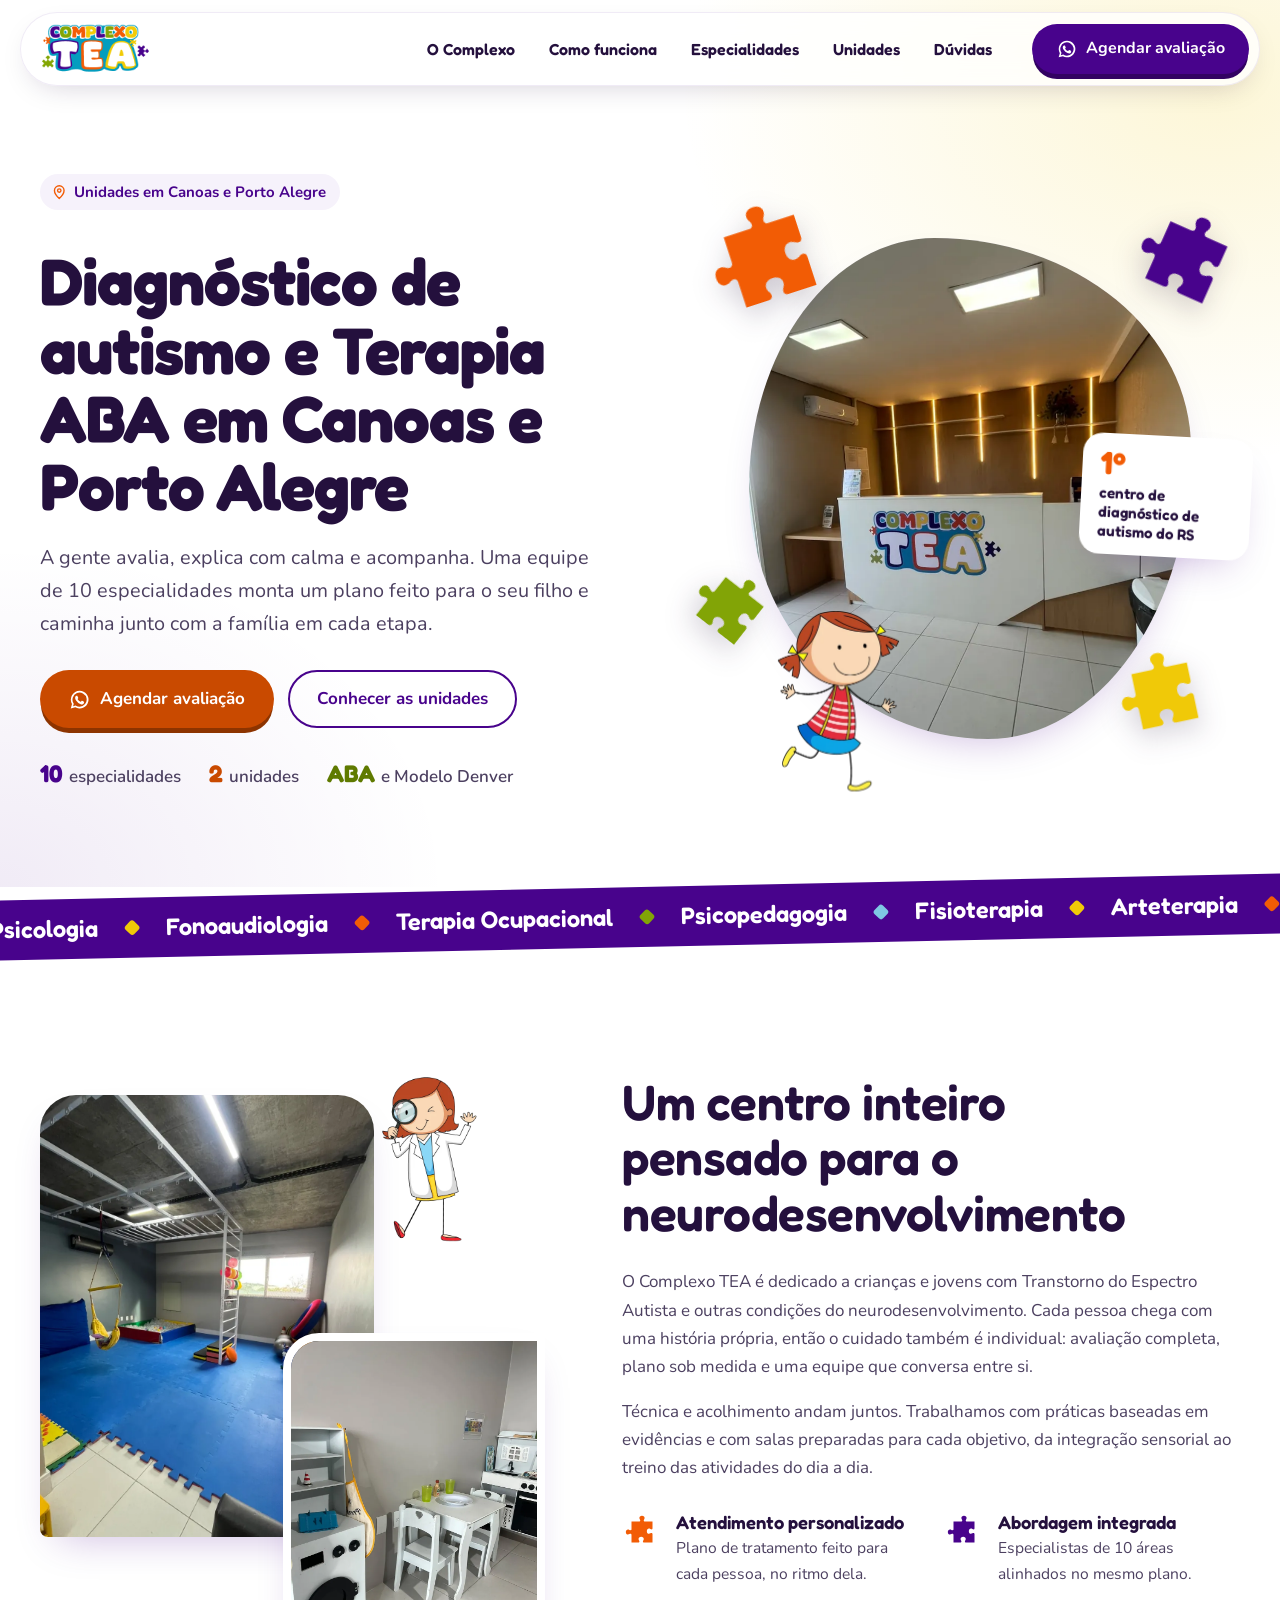
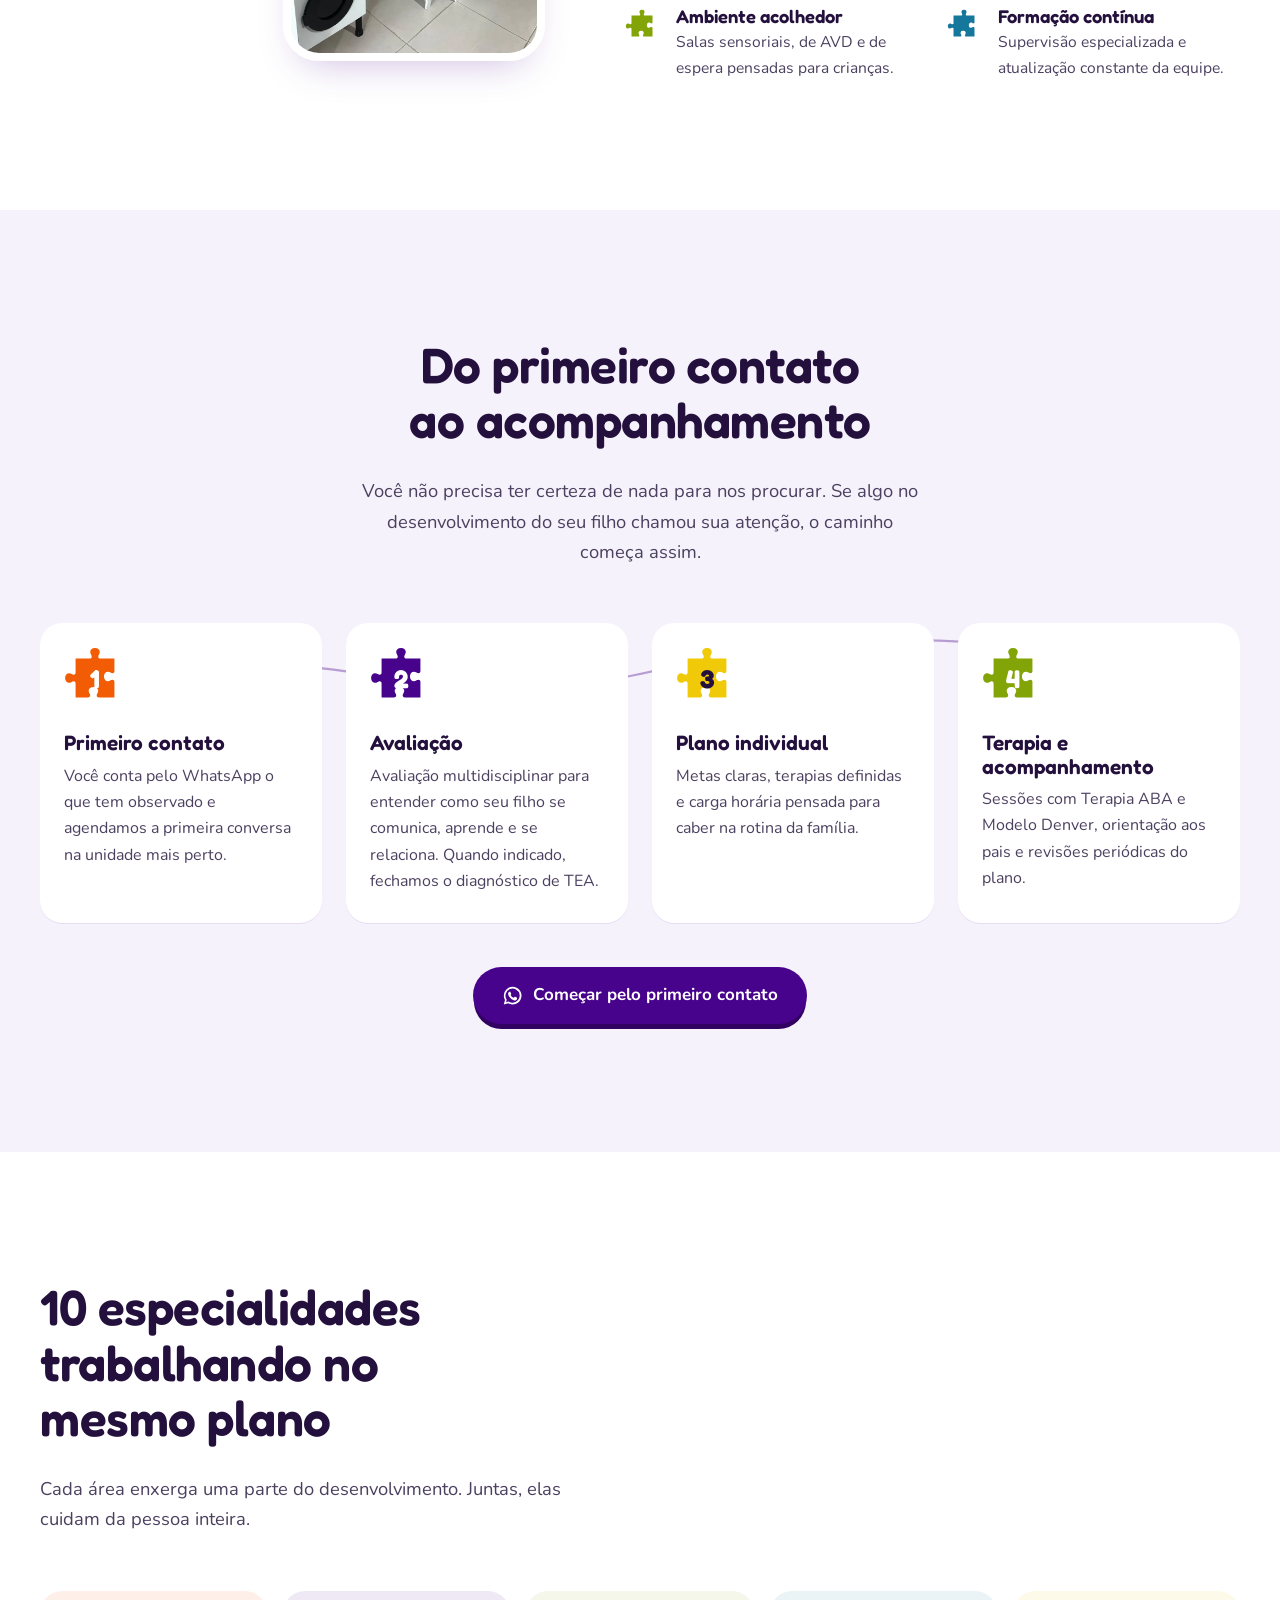
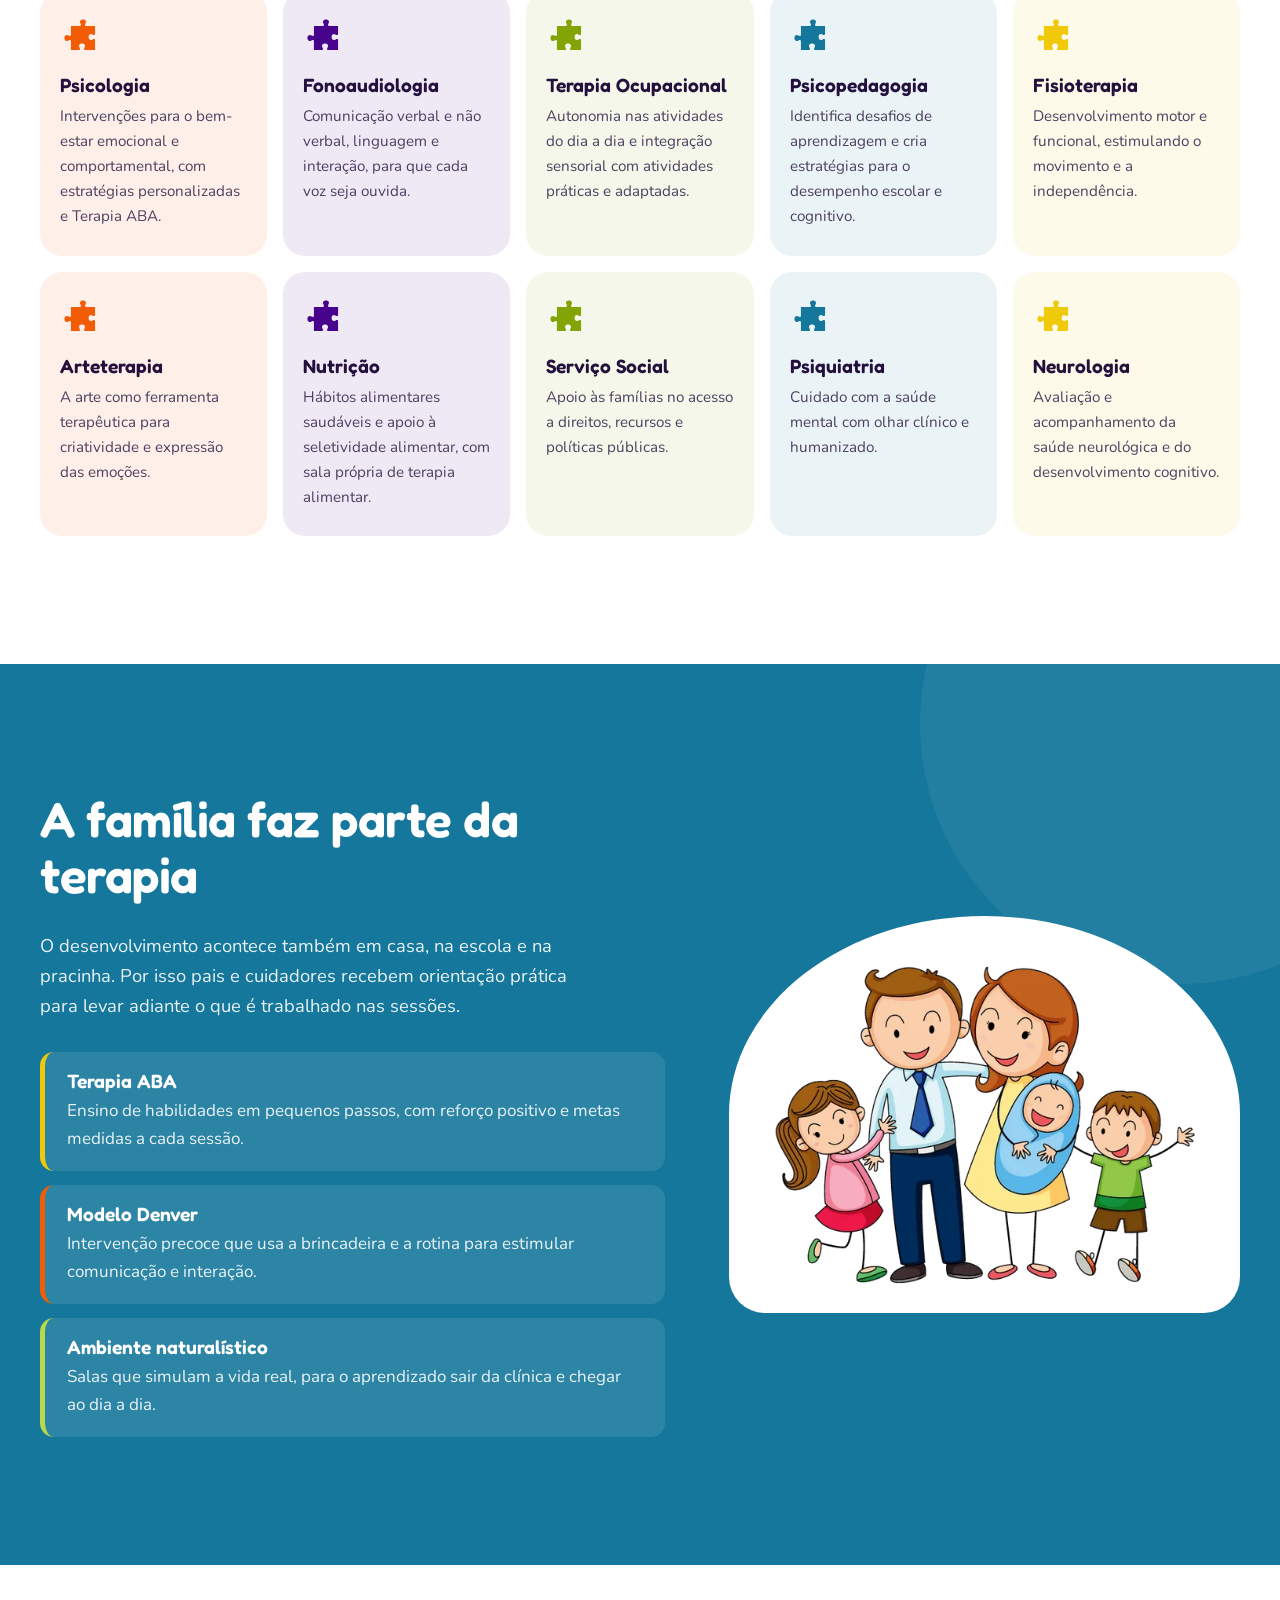
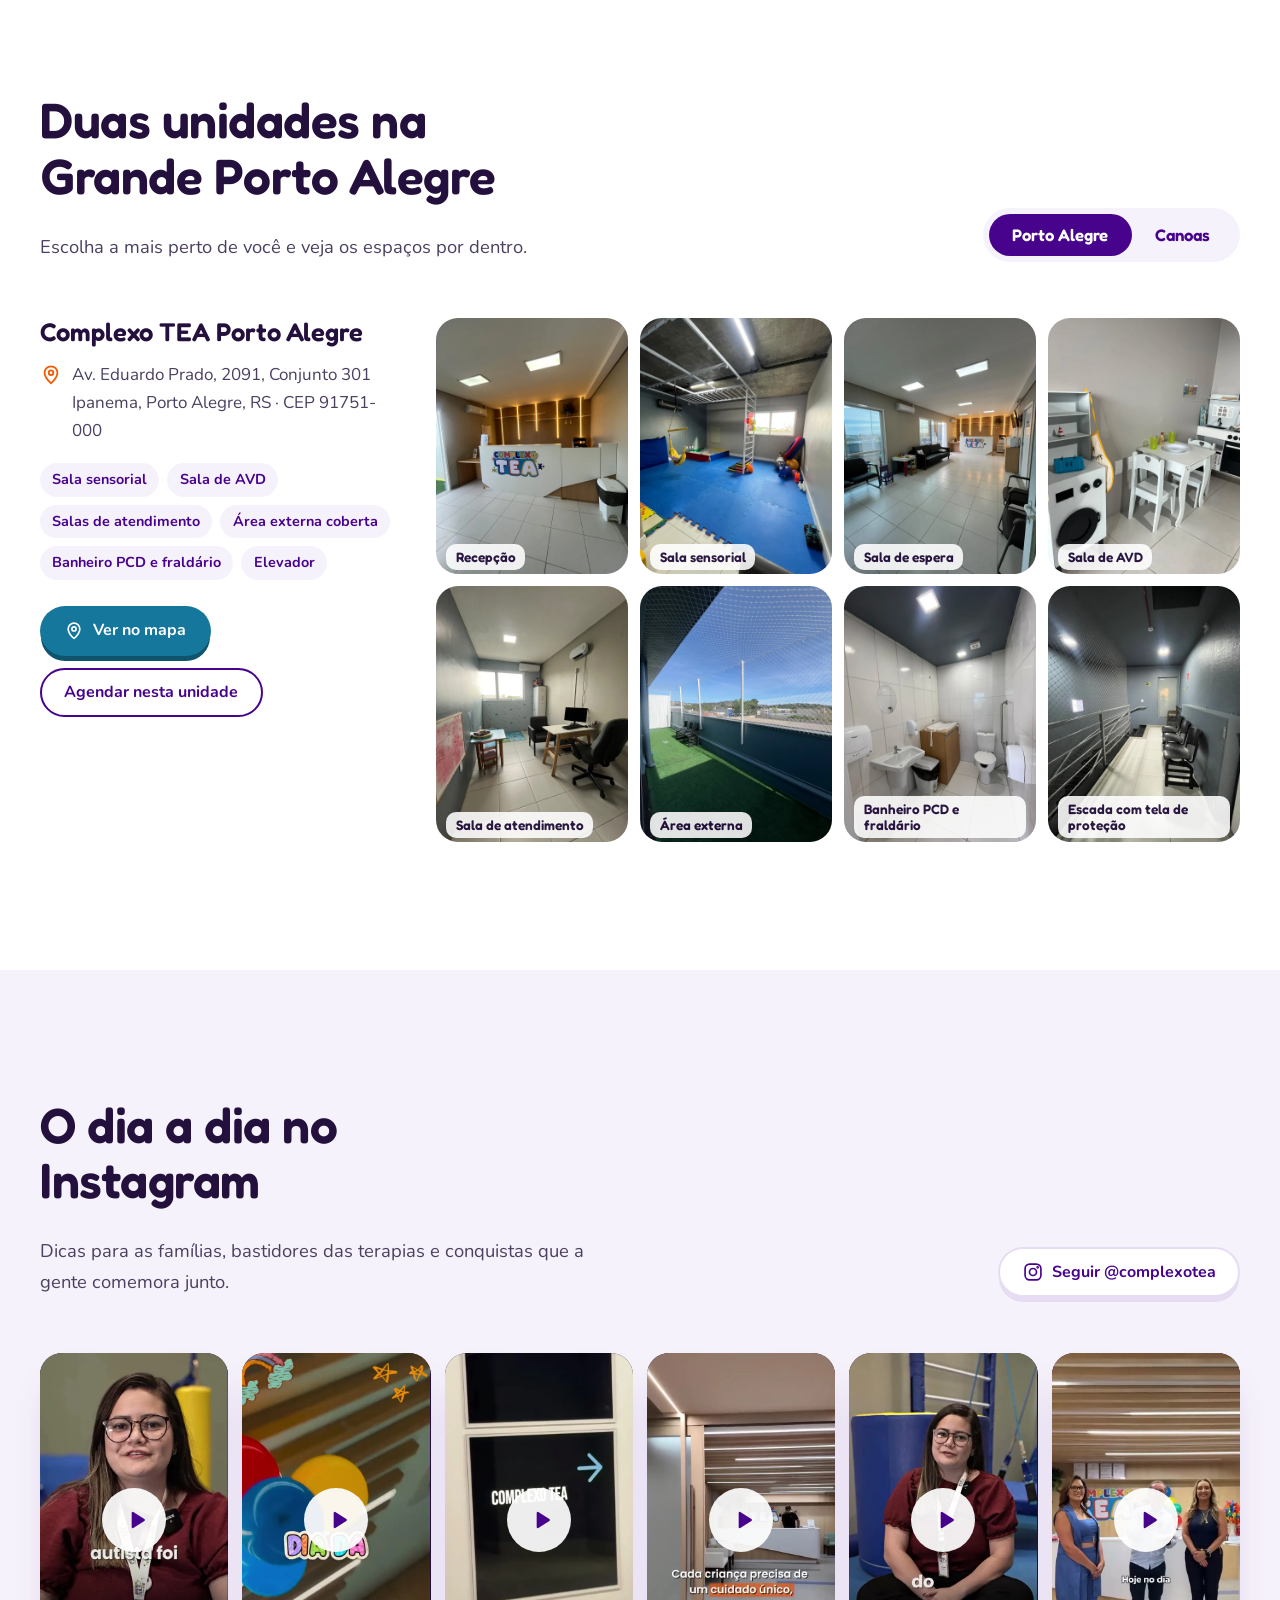
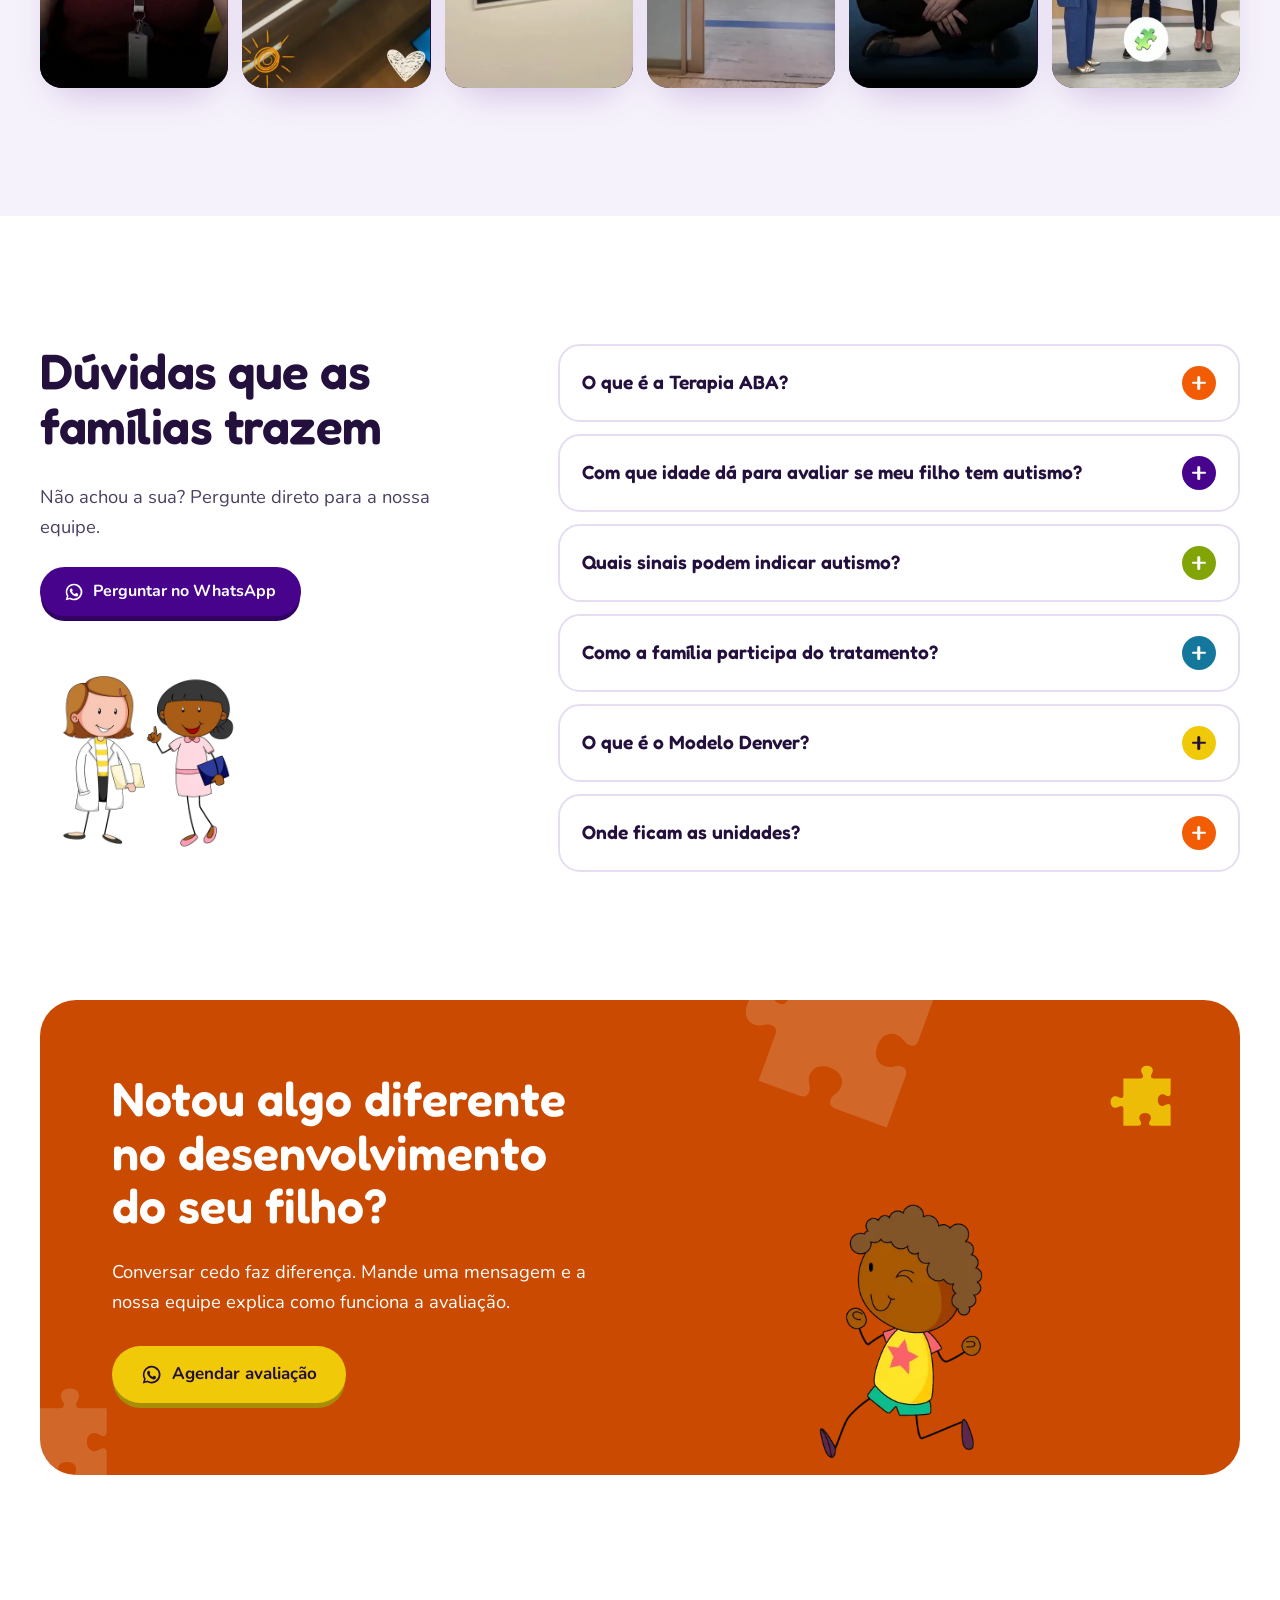
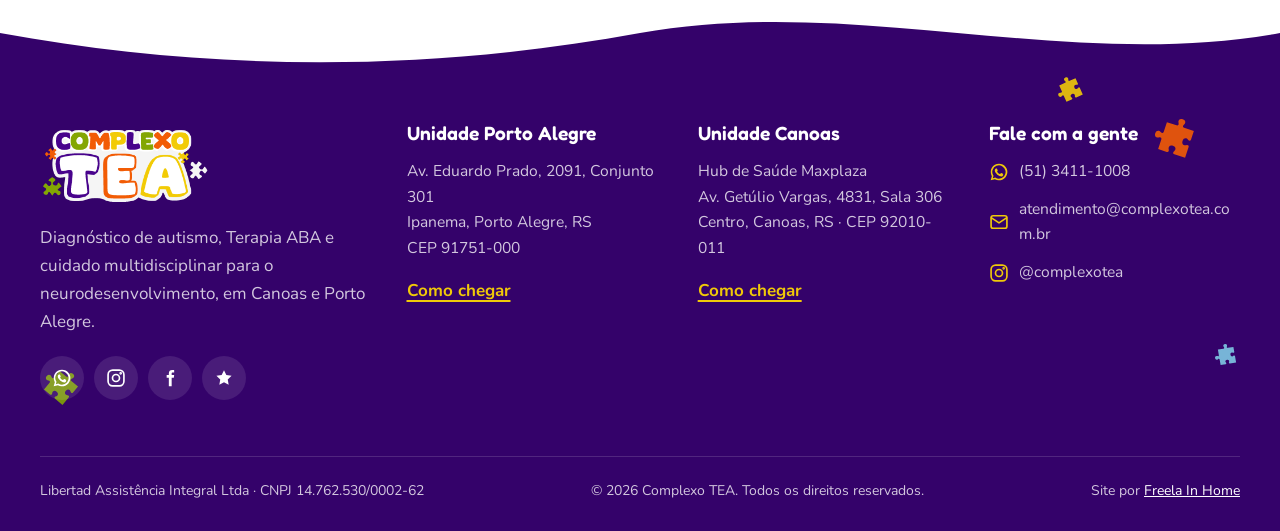
==== index.html @ 7f65e7e5 "feat: home v1 do novo site do Complexo TEA Home com hero animado (peças do logo se encaixando), como" ====
<!DOCTYPE html>
<html lang="pt-BR">
<head>
  <meta charset="UTF-8" />
  <meta name="viewport" content="width=device-width, initial-scale=1.0" />
  <title>Complexo TEA · Diagnóstico de Autismo e Terapia ABA em Canoas e Porto Alegre</title>
  <meta name="description" content="Centro especializado em autismo (TEA) com unidades em Canoas e Porto Alegre. Avaliação e diagnóstico, Terapia ABA, Modelo Denver e equipe de 10 especialidades com orientação para a família." />
  <!-- SEO:START -->
  <!-- PREVIEW: trocar para "index, follow" ao publicar em produção -->
  <meta name="robots" content="noindex, nofollow" />
  <link rel="canonical" href="https://complexotea.com.br/" />
  <meta property="og:locale" content="pt_BR" />
  <meta property="og:site_name" content="Complexo TEA" />
  <meta property="og:type" content="website" />
  <meta property="og:title" content="Complexo TEA · Diagnóstico de Autismo e Terapia ABA em Canoas e Porto Alegre" />
  <meta property="og:description" content="Avaliação, diagnóstico e Terapia ABA para autismo, com 10 especialidades e duas unidades: Canoas (Hub de Saúde Maxplaza) e Porto Alegre (Ipanema)." />
  <meta property="og:url" content="https://complexotea.com.br/" />
  <meta property="og:image" content="https://complexotea.com.br/assets/img/poa/recepcao.webp" />
  <meta name="twitter:card" content="summary_large_image" />
  <script type="application/ld+json">{"@context":"https://schema.org","@graph":[{"@type":["MedicalOrganization","MedicalBusiness"],"@id":"https://complexotea.com.br/#organizacao","name":"Complexo TEA","alternateName":["Complexo TEA Terapia ABA","Complexo TEA Diagnóstico para Autismo"],"legalName":"Libertad Assistência Integral Ltda","taxID":"14.762.530/0002-62","url":"https://complexotea.com.br/","logo":"https://complexotea.com.br/assets/img/marca/logo-site.png","image":"https://complexotea.com.br/assets/img/poa/recepcao.webp","description":"Centro especializado em autismo (TEA) e neurodesenvolvimento, com avaliação e diagnóstico, Terapia ABA, Modelo Denver e equipe de 10 especialidades, em Canoas e Porto Alegre.","telephone":"+55 51 3411-1008","email":"atendimento@complexotea.com.br","areaServed":[{"@type":"City","name":"Canoas"},{"@type":"City","name":"Porto Alegre"},{"@type":"AdministrativeArea","name":"Região Metropolitana de Porto Alegre"}],"knowsAbout":["Transtorno do Espectro Autista","Diagnóstico de autismo","Terapia ABA","Modelo Denver (ESDM)","Integração sensorial","Neurodesenvolvimento","Psicologia","Fonoaudiologia","Terapia Ocupacional","Psicopedagogia","Fisioterapia","Arteterapia","Nutrição","Serviço Social","Psiquiatria","Neurologia"],"availableService":[{"@type":"MedicalProcedure","name":"Avaliação e diagnóstico de autismo (TEA)"},{"@type":"MedicalTherapy","name":"Terapia ABA"},{"@type":"MedicalTherapy","name":"Psicologia"},{"@type":"MedicalTherapy","name":"Fonoaudiologia"},{"@type":"MedicalTherapy","name":"Terapia Ocupacional"},{"@type":"MedicalTherapy","name":"Psicopedagogia"},{"@type":"MedicalTherapy","name":"Fisioterapia"},{"@type":"MedicalTherapy","name":"Arteterapia"},{"@type":"MedicalTherapy","name":"Nutrição"}],"department":[{"@id":"https://complexotea.com.br/#canoas"},{"@id":"https://complexotea.com.br/#porto-alegre"}],"sameAs":["https://www.instagram.com/complexotea","https://www.facebook.com/profile.php?id=61562013670025"]},{"@type":"MedicalClinic","@id":"https://complexotea.com.br/#canoas","name":"Complexo TEA · Unidade Canoas","telephone":"+55 51 3411-1008","email":"atendimento@complexotea.com.br","image":"https://complexotea.com.br/assets/img/canoas/maxplaza.webp","address":{"@type":"PostalAddress","streetAddress":"Av. Getúlio Vargas, 4831, Sala 306, Centro Clínico, Hub de Saúde Maxplaza","addressLocality":"Canoas","addressRegion":"RS","postalCode":"92010-011","addressCountry":"BR"},"hasMap":"https://www.google.com/maps/search/?api=1&query=Complexo+TEA+Av.+Get%C3%BAlio+Vargas+4831+Canoas","isAcceptingNewPatients":true,"parentOrganization":{"@id":"https://complexotea.com.br/#organizacao"}},{"@type":"MedicalClinic","@id":"https://complexotea.com.br/#porto-alegre","name":"Complexo TEA · Unidade Porto Alegre","telephone":"+55 51 3411-1008","email":"atendimento@complexotea.com.br","image":"https://complexotea.com.br/assets/img/poa/recepcao.webp","address":{"@type":"PostalAddress","streetAddress":"Av. Eduardo Prado, 2091, Conjunto 301","addressLocality":"Porto Alegre","addressRegion":"RS","postalCode":"91751-000","addressCountry":"BR"},"hasMap":"https://www.google.com/maps/search/?api=1&query=Complexo+TEA+Av.+Eduardo+Prado+2091+Porto+Alegre","isAcceptingNewPatients":true,"parentOrganization":{"@id":"https://complexotea.com.br/#organizacao"}},{"@type":"WebSite","@id":"https://complexotea.com.br/#site","url":"https://complexotea.com.br/","name":"Complexo TEA","inLanguage":"pt-BR","publisher":{"@id":"https://complexotea.com.br/#organizacao"}},{"@type":"FAQPage","@id":"https://complexotea.com.br/#faq","mainEntity":[{"@type":"Question","name":"O que é a Terapia ABA?","acceptedAnswer":{"@type":"Answer","text":"ABA (Análise do Comportamento Aplicada) é uma abordagem baseada em evidências que ensina habilidades de comunicação, autonomia e convivência em pequenos passos, com reforço positivo e metas medidas sessão a sessão. No Complexo TEA ela é aplicada também em ambiente naturalístico, que simula a rotina real da criança."}},{"@type":"Question","name":"Com que idade dá para avaliar se meu filho tem autismo?","acceptedAnswer":{"@type":"Answer","text":"Os primeiros sinais costumam aparecer entre 12 e 24 meses, e a partir dos 18 meses já é possível iniciar uma investigação estruturada. Quanto antes a avaliação acontece, mais cedo a intervenção começa, mas nunca é tarde para avaliar."}},{"@type":"Question","name":"Quais sinais podem indicar autismo?","acceptedAnswer":{"@type":"Answer","text":"Pouco contato visual, não atender pelo nome, atraso na fala, pouco interesse em brincar com outras crianças, movimentos repetitivos, apego rígido a rotinas e reações intensas a sons, texturas ou luzes. Um sinal isolado não fecha diagnóstico; a avaliação multidisciplinar é que esclarece."}},{"@type":"Question","name":"Como a família participa do tratamento?","acceptedAnswer":{"@type":"Answer","text":"Pais e cuidadores recebem orientação prática para levar o que é trabalhado nas sessões para casa e para a escola, e participam das revisões do plano terapêutico."}},{"@type":"Question","name":"Onde ficam as unidades do Complexo TEA?","acceptedAnswer":{"@type":"Answer","text":"Em Canoas, no Hub de Saúde Maxplaza (Av. Getúlio Vargas, 4831, Sala 306, Centro), com estacionamento próprio. Em Porto Alegre, na Av. Eduardo Prado, 2091, Conjunto 301, bairro Ipanema."}},{"@type":"Question","name":"O que é o Modelo Denver?","acceptedAnswer":{"@type":"Answer","text":"O Modelo Denver de Intervenção Precoce (ESDM) é uma abordagem para crianças pequenas que une princípios da ABA a brincadeiras e rotinas do dia a dia, estimulando comunicação, imitação e interação social de forma natural."}}]}]}</script>
  <meta name="theme-color" content="#48038C" />
  <!-- SEO:END -->
  <link rel="icon" type="image/png" href="assets/img/marca/favicon.png" />
  <link rel="apple-touch-icon" href="assets/img/marca/favicon.png" />
  <link rel="preconnect" href="https://fonts.googleapis.com" />
  <link rel="preconnect" href="https://fonts.gstatic.com" crossorigin />
  <link href="https://fonts.googleapis.com/css2?family=Fredoka:wght@500;600;700&family=Nunito:wght@400;600;700;800&display=swap" rel="stylesheet" />
  <link rel="preload" as="image" href="assets/img/poa/recepcao.webp" />
  <link rel="stylesheet" href="assets/css/main.css" />
</head>
<body>

  <!-- Sprite: peça de quebra-cabeça da marca + ícones -->
  <svg width="0" height="0" style="position:absolute" aria-hidden="true" focusable="false">
    <symbol id="peca" viewBox="0 0 24 24"><path d="M5.7 5.7 L10.24 5.7 C10.99 5.7 11.12 5.07 10.74 4.44 C10.11 3.56 10.49 2.3 12 2.3 C13.51 2.3 13.89 3.56 13.26 4.44 C12.88 5.07 13.01 5.7 13.76 5.7 L18.3 5.7 L18.3 9.73 C18.3 10.49 17.67 10.61 17.04 10.24 C16.16 9.61 14.9 9.98 14.9 11.5 C14.9 13.01 16.16 13.39 17.04 12.76 C17.67 12.38 18.3 12.5 18.3 13.26 L18.3 18.3 L13.26 18.3 C12.5 18.3 12.38 17.67 12.76 17.04 C13.39 16.16 13.01 14.9 11.5 14.9 C9.98 14.9 9.61 16.16 10.24 17.04 C10.61 17.67 10.49 18.3 9.73 18.3 L5.7 18.3 L5.7 13.76 C5.7 13.01 5.07 12.88 4.44 13.26 C3.56 13.89 2.3 13.51 2.3 12 C2.3 10.49 3.56 10.11 4.44 10.74 C5.07 11.12 5.7 10.99 5.7 10.24 L5.7 5.7Z"/></symbol>
    <symbol id="ic-whats" viewBox="0 0 24 24"><path fill="currentColor" d="M12 2a10 10 0 0 0-8.6 15l-1.4 5 5.1-1.3A10 10 0 1 0 12 2zm0 18a8 8 0 0 1-4.1-1.1l-.3-.2-3 .8.8-2.9-.2-.3A8 8 0 1 1 12 20zm4.6-6c-.2-.1-1.5-.7-1.7-.8s-.4-.1-.6.1-.6.8-.8 1-.3.2-.5.1a6.5 6.5 0 0 1-3.2-2.8c-.2-.4.2-.4.6-1.2a.4.4 0 0 0 0-.4l-.8-1.9c-.2-.5-.4-.4-.6-.4h-.5a1 1 0 0 0-.7.3 3 3 0 0 0-.9 2.2 5.2 5.2 0 0 0 1.1 2.7 11.9 11.9 0 0 0 4.6 4c2 .8 2 .5 2.4.5a2.7 2.7 0 0 0 1.8-1.3 2.2 2.2 0 0 0 .2-1.3c-.1-.1-.3-.2-.5-.3z"/></symbol>
    <symbol id="ic-insta" viewBox="0 0 24 24"><g fill="none" stroke="currentColor" stroke-width="2" stroke-linecap="round"><rect x="2.5" y="2.5" width="19" height="19" rx="5.5"/><circle cx="12" cy="12" r="4.2"/><circle cx="17.6" cy="6.4" r=".6" fill="currentColor"/></g></symbol>
    <symbol id="ic-face" viewBox="0 0 24 24"><path fill="currentColor" d="M14 8.5V6.8c0-.8.2-1.3 1.4-1.3H17V2.6c-.3 0-1.3-.1-2.4-.1-2.4 0-4 1.4-4 4.1v1.9H8v3.2h2.6V22H14v-10.3h2.6l.4-3.2H14z"/></symbol>
    <symbol id="ic-pin" viewBox="0 0 24 24"><g fill="none" stroke="currentColor" stroke-width="2" stroke-linecap="round" stroke-linejoin="round"><path d="M12 21s-7-6.2-7-11.5a7 7 0 0 1 14 0C19 14.8 12 21 12 21z"/><circle cx="12" cy="9.5" r="2.5"/></g></symbol>
    <symbol id="ic-mail" viewBox="0 0 24 24"><g fill="none" stroke="currentColor" stroke-width="2" stroke-linecap="round" stroke-linejoin="round"><rect x="2.5" y="4.5" width="19" height="15" rx="2.5"/><path d="m3 7 9 6 9-6"/></g></symbol>
    <symbol id="ic-phone" viewBox="0 0 24 24"><path fill="none" stroke="currentColor" stroke-width="2" stroke-linecap="round" stroke-linejoin="round" d="M21 16.4v2.8a1.9 1.9 0 0 1-2 1.9 18.6 18.6 0 0 1-8.1-2.9 18.3 18.3 0 0 1-5.6-5.6A18.6 18.6 0 0 1 2.4 4.5 1.9 1.9 0 0 1 4.3 2.4h2.8a1.9 1.9 0 0 1 1.9 1.6c.1.9.3 1.8.7 2.6a1.9 1.9 0 0 1-.4 2L8 9.8a15 15 0 0 0 5.6 5.6l1.2-1.2a1.9 1.9 0 0 1 2-.4c.8.3 1.7.6 2.6.7a1.9 1.9 0 0 1 1.6 1.9z"/></symbol>
    <symbol id="ic-star" viewBox="0 0 24 24"><path fill="currentColor" d="m12 2.8 2.8 5.7 6.3.9-4.6 4.4 1.1 6.3L12 17.1l-5.6 3 1.1-6.3L2.9 9.4l6.3-.9z"/></symbol>
    <symbol id="ic-play" viewBox="0 0 24 24"><path fill="currentColor" d="M8 5.5v13a1 1 0 0 0 1.5.9l10.2-6.5a1 1 0 0 0 0-1.8L9.5 4.6A1 1 0 0 0 8 5.5z"/></symbol>
    <symbol id="ic-som" viewBox="0 0 24 24"><g fill="none" stroke="currentColor" stroke-width="2" stroke-linecap="round" stroke-linejoin="round"><path d="M11 5 6 9H3v6h3l5 4z"/><path d="M15.5 8.5a5 5 0 0 1 0 7M18.5 5.5a9 9 0 0 1 0 13"/></g></symbol>
    <symbol id="ic-mudo" viewBox="0 0 24 24"><g fill="none" stroke="currentColor" stroke-width="2" stroke-linecap="round" stroke-linejoin="round"><path d="M11 5 6 9H3v6h3l5 4z"/><path d="m22 9-6 6M16 9l6 6"/></g></symbol>
  </svg>

  <a class="skip" href="#conteudo">Pular para o conteúdo</a>

  <!-- ============================ NAV ============================ -->
  <header class="nav" data-nav>
    <div class="nav__bar">
      <a class="nav__brand" href="index.html" aria-label="Complexo TEA, início">
        <img src="assets/img/marca/logo-site.png" alt="Complexo TEA" width="132" height="66" />
      </a>
      <nav class="nav__links" aria-label="Navegação principal" data-nav-links>
        <span class="nav__blob" aria-hidden="true" data-nav-blob></span>
        <a class="nav__link" href="#complexo" data-cor="laranja">O Complexo</a>
        <a class="nav__link" href="#como-funciona" data-cor="roxo">Como funciona</a>
        <a class="nav__link" href="#especialidades" data-cor="verde">Especialidades</a>
        <a class="nav__link" href="#unidades" data-cor="azul">Unidades</a>
        <a class="nav__link" href="#duvidas" data-cor="amarelo">Dúvidas</a>
      </nav>
      <a class="btn btn--roxo nav__cta" href="https://wa.me/555134111008?text=Ol%C3%A1!%20Vim%20pelo%20site%20do%20Complexo%20TEA%20e%20gostaria%20de%20agendar%20uma%20avalia%C3%A7%C3%A3o." target="_blank" rel="noopener" data-wa><svg class="btn__ic" aria-hidden="true"><use href="#ic-whats"/></svg>Agendar avaliação</a>
      <button class="nav__burger" type="button" aria-label="Abrir menu" aria-expanded="false" aria-controls="menu-mobile" data-burger>
        <span></span><span></span><span></span>
      </button>
    </div>
  </header>

  <!-- Menu mobile -->
  <div class="menu" id="menu-mobile" data-menu hidden>
    <div class="menu__pecas" aria-hidden="true">
      <svg class="menu__peca menu__peca--1"><use href="#peca"/></svg>
      <svg class="menu__peca menu__peca--2"><use href="#peca"/></svg>
      <svg class="menu__peca menu__peca--3"><use href="#peca"/></svg>
    </div>
    <nav class="menu__links" aria-label="Menu">
      <a class="menu__link" href="#complexo" style="--i:0" data-cor="laranja">O Complexo</a>
      <a class="menu__link" href="#como-funciona" style="--i:1" data-cor="roxo">Como funciona</a>
      <a class="menu__link" href="#especialidades" style="--i:2" data-cor="verde">Especialidades</a>
      <a class="menu__link" href="#unidades" style="--i:3" data-cor="azul">Unidades</a>
      <a class="menu__link" href="#duvidas" style="--i:4" data-cor="amarelo">Dúvidas</a>
    </nav>
    <div class="menu__foot" style="--i:5">
      <a class="btn btn--amarelo btn--full" href="https://wa.me/555134111008?text=Ol%C3%A1!%20Vim%20pelo%20site%20do%20Complexo%20TEA%20e%20gostaria%20de%20agendar%20uma%20avalia%C3%A7%C3%A3o." target="_blank" rel="noopener"><svg class="btn__ic" aria-hidden="true"><use href="#ic-whats"/></svg>Agendar avaliação</a>
      <a class="menu__contato" href="tel:+555134111008"><svg aria-hidden="true"><use href="#ic-phone"/></svg>(51) 3411-1008</a>
      <a class="menu__contato" href="https://www.instagram.com/complexotea" target="_blank" rel="noopener"><svg aria-hidden="true"><use href="#ic-insta"/></svg>@complexotea</a>
    </div>
  </div>

  <main id="conteudo">

    <!-- ============================ HERO ============================ -->
    <section class="hero" id="inicio" aria-labelledby="hero-titulo">
      <div class="container hero__inner">
        <div class="hero__copy">
          <p class="pill hero__pill entra" style="--d:.05s"><svg class="pill__ic" aria-hidden="true"><use href="#ic-pin"/></svg>Unidades em Canoas e Porto Alegre</p>
          <h1 class="hero__titulo entra" id="hero-titulo" style="--d:.15s">Diagnóstico de autismo e Terapia ABA em Canoas e Porto Alegre</h1>
          <p class="hero__lede entra" style="--d:.3s">A gente avalia, explica com calma e acompanha. Uma equipe de 10 especialidades monta um plano feito para o seu filho e caminha junto com a família em cada etapa.</p>
          <div class="hero__acoes entra" style="--d:.45s">
            <a class="btn btn--laranja btn--lg" href="https://wa.me/555134111008?text=Ol%C3%A1!%20Vim%20pelo%20site%20do%20Complexo%20TEA%20e%20gostaria%20de%20agendar%20uma%20avalia%C3%A7%C3%A3o." target="_blank" rel="noopener"><svg class="btn__ic" aria-hidden="true"><use href="#ic-whats"/></svg>Agendar avaliação</a>
            <a class="btn btn--linha btn--lg" href="#unidades">Conhecer as unidades</a>
          </div>
          <ul class="hero__fatos entra" style="--d:.6s">
            <li><b>10</b> especialidades</li>
            <li><b>2</b> unidades</li>
            <li><b>ABA</b> e Modelo Denver</li>
          </ul>
        </div>

        <div class="hero__arte" aria-hidden="true">
          <div class="hero__foto">
            <img src="assets/img/poa/recepcao.webp" alt="" width="900" height="1200" fetchpriority="high" />
          </div>
          <svg class="hpeca hpeca--laranja"><use href="#peca"/></svg>
          <svg class="hpeca hpeca--roxo"><use href="#peca"/></svg>
          <svg class="hpeca hpeca--amarelo"><use href="#peca"/></svg>
          <svg class="hpeca hpeca--verde"><use href="#peca"/></svg>
          <img class="hero__kids" src="assets/img/ilustra/sobre7.webp" alt="" width="500" height="389" />
          <p class="hero__selo"><b>1º</b> centro de diagnóstico de autismo do RS</p>
        </div>
      </div>
    </section>

    <!-- Faixa de especialidades -->
    <div class="faixa" aria-label="Especialidades do Complexo TEA">
      <div class="faixa__trilho" data-faixa>
        <ul class="faixa__lista">
          <li>Psicologia</li><li>Fonoaudiologia</li><li>Terapia Ocupacional</li><li>Psicopedagogia</li><li>Fisioterapia</li><li>Arteterapia</li><li>Nutrição</li><li>Serviço Social</li><li>Psiquiatria</li><li>Neurologia</li>
        </ul>
      </div>
    </div>

    <!-- ============================ O COMPLEXO ============================ -->
    <section class="sec complexo" id="complexo" aria-labelledby="complexo-titulo">
      <div class="container complexo__grid">
        <figure class="complexo__fotos revela">
          <img class="complexo__f1" src="assets/img/poa/sala-sensorial.webp" alt="Sala sensorial da unidade Porto Alegre, com tatame azul, balanço e escada de integração sensorial" width="900" height="1200" loading="lazy" />
          <img class="complexo__f2" src="assets/img/poa/sala-de-avd.webp" alt="Sala de atividades de vida diária com cozinha e máquina de lavar de brinquedo" width="900" height="1200" loading="lazy" />
          <img class="complexo__ilus" src="assets/img/ilustra/prof3.webp" alt="" width="500" height="500" loading="lazy" />
        </figure>
        <div class="complexo__texto">
          <h2 class="titulo revela" id="complexo-titulo">Um centro inteiro pensado para o neurodesenvolvimento</h2>
          <p class="revela">O Complexo TEA é dedicado a crianças e jovens com Transtorno do Espectro Autista e outras condições do neurodesenvolvimento. Cada pessoa chega com uma história própria, então o cuidado também é individual: avaliação completa, plano sob medida e uma equipe que conversa entre si.</p>
          <p class="revela">Técnica e acolhimento andam juntos. Trabalhamos com práticas baseadas em evidências e com salas preparadas para cada objetivo, da integração sensorial ao treino das atividades do dia a dia.</p>
          <ul class="diferenciais">
            <li class="diferencial revela" data-cor="laranja"><svg aria-hidden="true"><use href="#peca"/></svg><div><h3>Atendimento personalizado</h3><p>Plano de tratamento feito para cada pessoa, no ritmo dela.</p></div></li>
            <li class="diferencial revela" data-cor="roxo"><svg aria-hidden="true"><use href="#peca"/></svg><div><h3>Abordagem integrada</h3><p>Especialistas de 10 áreas alinhados no mesmo plano.</p></div></li>
            <li class="diferencial revela" data-cor="verde"><svg aria-hidden="true"><use href="#peca"/></svg><div><h3>Ambiente acolhedor</h3><p>Salas sensoriais, de AVD e de espera pensadas para crianças.</p></div></li>
            <li class="diferencial revela" data-cor="azul"><svg aria-hidden="true"><use href="#peca"/></svg><div><h3>Formação contínua</h3><p>Supervisão especializada e atualização constante da equipe.</p></div></li>
          </ul>
        </div>
      </div>
    </section>

    <!-- ============================ COMO FUNCIONA ============================ -->
    <section class="sec passos" id="como-funciona" aria-labelledby="passos-titulo">
      <div class="container">
        <div class="cabeca cabeca--centro">
          <h2 class="titulo revela" id="passos-titulo">Do primeiro contato ao acompanhamento</h2>
          <p class="cabeca__lede revela">Você não precisa ter certeza de nada para nos procurar. Se algo no desenvolvimento do seu filho chamou sua atenção, o caminho começa assim.</p>
        </div>
        <div class="trilha" data-trilha>
        <svg class="trilha__linha" viewBox="0 0 1000 120" preserveAspectRatio="none" aria-hidden="true"><path d="M20 60 C 180 0, 320 120, 500 60 S 820 0, 980 60" pathLength="1"/></svg>
        <ol class="trilha__lista">
          <li class="etapa revela" data-cor="laranja">
            <span class="etapa__num"><svg aria-hidden="true"><use href="#peca"/></svg><b>1</b></span>
            <h3>Primeiro contato</h3>
            <p>Você conta pelo WhatsApp o que tem observado e agendamos a primeira conversa na unidade mais perto.</p>
          </li>
          <li class="etapa revela" data-cor="roxo" style="--d:.1s">
            <span class="etapa__num"><svg aria-hidden="true"><use href="#peca"/></svg><b>2</b></span>
            <h3>Avaliação</h3>
            <p>Avaliação multidisciplinar para entender como seu filho se comunica, aprende e se relaciona. Quando indicado, fechamos o diagnóstico de TEA.</p>
          </li>
          <li class="etapa revela" data-cor="amarelo" style="--d:.2s">
            <span class="etapa__num"><svg aria-hidden="true"><use href="#peca"/></svg><b>3</b></span>
            <h3>Plano individual</h3>
            <p>Metas claras, terapias definidas e carga horária pensada para caber na rotina da família.</p>
          </li>
          <li class="etapa revela" data-cor="verde" style="--d:.3s">
            <span class="etapa__num"><svg aria-hidden="true"><use href="#peca"/></svg><b>4</b></span>
            <h3>Terapia e acompanhamento</h3>
            <p>Sessões com Terapia ABA e Modelo Denver, orientação aos pais e revisões periódicas do plano.</p>
          </li>
        </ol>
        </div>
        <div class="passos__cta revela">
          <a class="btn btn--roxo btn--lg" href="https://wa.me/555134111008?text=Ol%C3%A1!%20Vim%20pelo%20site%20do%20Complexo%20TEA%20e%20gostaria%20de%20agendar%20uma%20avalia%C3%A7%C3%A3o." target="_blank" rel="noopener"><svg class="btn__ic" aria-hidden="true"><use href="#ic-whats"/></svg>Começar pelo primeiro contato</a>
        </div>
      </div>
    </section>

    <!-- ============================ ESPECIALIDADES ============================ -->
    <section class="sec especialidades" id="especialidades" aria-labelledby="esp-titulo">
      <div class="container">
        <div class="cabeca">
          <h2 class="titulo revela" id="esp-titulo">10 especialidades trabalhando no mesmo plano</h2>
          <p class="cabeca__lede revela">Cada área enxerga uma parte do desenvolvimento. Juntas, elas cuidam da pessoa inteira.</p>
        </div>
        <ul class="esp-grade">
          <li class="esp revela" data-cor="laranja"><svg class="esp__peca" aria-hidden="true"><use href="#peca"/></svg><h3>Psicologia</h3><p>Intervenções para o bem-estar emocional e comportamental, com estratégias personalizadas e Terapia ABA.</p></li>
          <li class="esp revela" data-cor="roxo"><svg class="esp__peca" aria-hidden="true"><use href="#peca"/></svg><h3>Fonoaudiologia</h3><p>Comunicação verbal e não verbal, linguagem e interação, para que cada voz seja ouvida.</p></li>
          <li class="esp revela" data-cor="verde"><svg class="esp__peca" aria-hidden="true"><use href="#peca"/></svg><h3>Terapia Ocupacional</h3><p>Autonomia nas atividades do dia a dia e integração sensorial com atividades práticas e adaptadas.</p></li>
          <li class="esp revela" data-cor="azul"><svg class="esp__peca" aria-hidden="true"><use href="#peca"/></svg><h3>Psicopedagogia</h3><p>Identifica desafios de aprendizagem e cria estratégias para o desempenho escolar e cognitivo.</p></li>
          <li class="esp revela" data-cor="amarelo"><svg class="esp__peca" aria-hidden="true"><use href="#peca"/></svg><h3>Fisioterapia</h3><p>Desenvolvimento motor e funcional, estimulando o movimento e a independência.</p></li>
          <li class="esp revela" data-cor="laranja"><svg class="esp__peca" aria-hidden="true"><use href="#peca"/></svg><h3>Arteterapia</h3><p>A arte como ferramenta terapêutica para criatividade e expressão das emoções.</p></li>
          <li class="esp revela" data-cor="roxo"><svg class="esp__peca" aria-hidden="true"><use href="#peca"/></svg><h3>Nutrição</h3><p>Hábitos alimentares saudáveis e apoio à seletividade alimentar, com sala própria de terapia alimentar.</p></li>
          <li class="esp revela" data-cor="verde"><svg class="esp__peca" aria-hidden="true"><use href="#peca"/></svg><h3>Serviço Social</h3><p>Apoio às famílias no acesso a direitos, recursos e políticas públicas.</p></li>
          <li class="esp revela" data-cor="azul"><svg class="esp__peca" aria-hidden="true"><use href="#peca"/></svg><h3>Psiquiatria</h3><p>Cuidado com a saúde mental com olhar clínico e humanizado.</p></li>
          <li class="esp revela" data-cor="amarelo"><svg class="esp__peca" aria-hidden="true"><use href="#peca"/></svg><h3>Neurologia</h3><p>Avaliação e acompanhamento da saúde neurológica e do desenvolvimento cognitivo.</p></li>
        </ul>
      </div>
    </section>

    <!-- ============================ FAMÍLIA ============================ -->
    <section class="sec familia" aria-labelledby="familia-titulo">
      <div class="container familia__grid">
        <div class="familia__texto">
          <h2 class="titulo titulo--claro revela" id="familia-titulo">A família faz parte da terapia</h2>
          <p class="revela">O desenvolvimento acontece também em casa, na escola e na pracinha. Por isso pais e cuidadores recebem orientação prática para levar adiante o que é trabalhado nas sessões.</p>
          <dl class="abordagens">
            <div class="abordagem revela"><dt>Terapia ABA</dt><dd>Ensino de habilidades em pequenos passos, com reforço positivo e metas medidas a cada sessão.</dd></div>
            <div class="abordagem revela"><dt>Modelo Denver</dt><dd>Intervenção precoce que usa a brincadeira e a rotina para estimular comunicação e interação.</dd></div>
            <div class="abordagem revela"><dt>Ambiente naturalístico</dt><dd>Salas que simulam a vida real, para o aprendizado sair da clínica e chegar ao dia a dia.</dd></div>
          </dl>
        </div>
        <figure class="familia__arte revela">
          <img src="assets/img/ilustra/atendimento6.webp" alt="" width="600" height="429" loading="lazy" />
        </figure>
      </div>
    </section>

    <!-- ============================ UNIDADES ============================ -->
    <section class="sec unidades" id="unidades" aria-labelledby="uni-titulo">
      <div class="container">
        <div class="cabeca unidades__cabeca">
          <div>
            <h2 class="titulo revela" id="uni-titulo">Duas unidades na Grande Porto Alegre</h2>
            <p class="cabeca__lede revela">Escolha a mais perto de você e veja os espaços por dentro.</p>
          </div>
          <div class="abas revela" role="tablist" aria-label="Unidades" data-abas>
            <span class="abas__marca" aria-hidden="true" data-abas-marca></span>
            <button class="abas__btn" role="tab" id="aba-poa" aria-controls="painel-poa" aria-selected="true" type="button">Porto Alegre</button>
            <button class="abas__btn" role="tab" id="aba-canoas" aria-controls="painel-canoas" aria-selected="false" tabindex="-1" type="button">Canoas</button>
          </div>
        </div>

        <article class="unidade" id="painel-poa" role="tabpanel" aria-labelledby="aba-poa">
          <div class="unidade__info">
            <h3 class="unidade__nome">Complexo TEA Porto Alegre</h3>
            <p class="unidade__end"><svg aria-hidden="true"><use href="#ic-pin"/></svg><span>Av. Eduardo Prado, 2091, Conjunto 301<br />Ipanema, Porto Alegre, RS · CEP 91751-000</span></p>
            <ul class="unidade__salas">
              <li>Sala sensorial</li><li>Sala de AVD</li><li>Salas de atendimento</li><li>Área externa coberta</li><li>Banheiro PCD e fraldário</li><li>Elevador</li>
            </ul>
            <div class="unidade__acoes">
              <a class="btn btn--azul" href="https://www.google.com/maps/search/?api=1&amp;query=Complexo+TEA+Av.+Eduardo+Prado+2091+Porto+Alegre" target="_blank" rel="noopener"><svg class="btn__ic" aria-hidden="true"><use href="#ic-pin"/></svg>Ver no mapa</a>
              <a class="btn btn--linha" href="https://wa.me/555134111008?text=Ol%C3%A1!%20Gostaria%20de%20agendar%20uma%20avalia%C3%A7%C3%A3o%20na%20unidade%20Porto%20Alegre." target="_blank" rel="noopener">Agendar nesta unidade</a>
            </div>
          </div>
          <ul class="galeria" data-galeria>
            <li><img src="assets/img/poa/recepcao.webp" alt="Recepção da unidade Porto Alegre" width="900" height="1200" loading="lazy" /><span>Recepção</span></li>
            <li><img src="assets/img/poa/sala-sensorial.webp" alt="Sala sensorial com tatame, balanço e escada" width="900" height="1200" loading="lazy" /><span>Sala sensorial</span></li>
            <li><img src="assets/img/poa/sala-de-espera.webp" alt="Sala de espera ampla e iluminada" width="900" height="1200" loading="lazy" /><span>Sala de espera</span></li>
            <li><img src="assets/img/poa/sala-de-avd.webp" alt="Sala de atividades de vida diária" width="900" height="1200" loading="lazy" /><span>Sala de AVD</span></li>
            <li><img src="assets/img/poa/sala-de-atendimento.webp" alt="Sala de atendimento com mesa infantil" width="900" height="1200" loading="lazy" /><span>Sala de atendimento</span></li>
            <li><img src="assets/img/poa/area-externa.webp" alt="Área externa com grama sintética e tela de proteção" width="900" height="1200" loading="lazy" /><span>Área externa</span></li>
            <li><img src="assets/img/poa/banheiro-pcd-e-fraldario.webp" alt="Banheiro PCD com fraldário" width="900" height="1200" loading="lazy" /><span>Banheiro PCD e fraldário</span></li>
            <li><img src="assets/img/poa/escala-com-tela-de-protecao.webp" alt="Escada com tela de proteção" width="900" height="1200" loading="lazy" /><span>Escada com tela de proteção</span></li>
          </ul>
        </article>

        <article class="unidade" id="painel-canoas" role="tabpanel" aria-labelledby="aba-canoas" hidden>
          <div class="unidade__info">
            <h3 class="unidade__nome">Complexo TEA Canoas</h3>
            <p class="unidade__end"><svg aria-hidden="true"><use href="#ic-pin"/></svg><span>Hub de Saúde Maxplaza<br />Av. Getúlio Vargas, 4831, Sala 306, Centro Clínico<br />Centro, Canoas, RS · CEP 92010-011</span></p>
            <ul class="unidade__salas">
              <li>Estacionamento próprio</li><li>Praça de alimentação</li><li>Sala sensorial</li><li>Sala de AVD</li><li>Sala de terapia alimentar</li><li>Espera infantil</li>
            </ul>
            <div class="unidade__acoes">
              <a class="btn btn--azul" href="https://www.google.com/maps/search/?api=1&amp;query=Complexo+TEA+Av.+Get%C3%BAlio+Vargas+4831+Canoas" target="_blank" rel="noopener"><svg class="btn__ic" aria-hidden="true"><use href="#ic-pin"/></svg>Ver no mapa</a>
              <a class="btn btn--linha" href="https://wa.me/555134111008?text=Ol%C3%A1!%20Gostaria%20de%20agendar%20uma%20avalia%C3%A7%C3%A3o%20na%20unidade%20Canoas." target="_blank" rel="noopener">Agendar nesta unidade</a>
            </div>
          </div>
          <ul class="galeria" data-galeria>
            <li class="galeria__larga"><img src="assets/img/canoas/maxplaza.webp" alt="Hub de Saúde Maxplaza em Canoas visto de cima" width="1200" height="673" loading="lazy" /><span>Hub de Saúde Maxplaza</span></li>
            <li><img src="assets/img/canoas/img-2132.webp" alt="Sala de espera da unidade Canoas" width="375" height="500" loading="lazy" /><span>Sala de espera</span></li>
            <li><img src="assets/img/canoas/img-2146.webp" alt="Sala de atendimento da unidade Canoas" width="375" height="500" loading="lazy" /><span>Sala de atendimento</span></li>
            <li><img src="assets/img/canoas/img-2157.webp" alt="Sala de atendimento com sofá para a família" width="375" height="500" loading="lazy" /><span>Atendimento com a família</span></li>
            <li><img src="assets/img/canoas/img-5172.webp" alt="Espaço de convivência com grama sintética" width="375" height="500" loading="lazy" /><span>Espaço de convivência</span></li>
            <li><img src="assets/img/canoas/img-2143.webp" alt="Corredor das salas de atendimento" width="375" height="500" loading="lazy" /><span>Corredor das salas</span></li>
            <li><img src="assets/img/canoas/img-3860.webp" alt="Copa da unidade Canoas" width="375" height="500" loading="lazy" /><span>Copa</span></li>
          </ul>
        </article>
      </div>
    </section>

    <!-- ============================ INSTAGRAM ============================ -->
    <section class="sec insta" aria-labelledby="insta-titulo">
      <div class="container">
        <div class="cabeca unidades__cabeca">
          <div>
            <h2 class="titulo revela" id="insta-titulo">O dia a dia no Instagram</h2>
            <p class="cabeca__lede revela">Dicas para as famílias, bastidores das terapias e conquistas que a gente comemora junto.</p>
          </div>
          <a class="btn btn--insta revela" href="https://www.instagram.com/complexotea" target="_blank" rel="noopener"><svg class="btn__ic" aria-hidden="true"><use href="#ic-insta"/></svg>Seguir @complexotea</a>
        </div>
        <ul class="reels" data-reels>
          <li class="reel revela" style="--d:0s"><video src="assets/video/reels/reel-1.mp4" poster="assets/video/reels/reel-1.webp" muted loop playsinline preload="none"></video><button class="reel__play" type="button" aria-label="Assistir vídeo 1"><svg aria-hidden="true"><use href="#ic-play"/></svg></button><button class="reel__som" type="button" aria-label="Ativar som" hidden><svg aria-hidden="true"><use href="#ic-mudo"/></svg></button></li>
          <li class="reel revela" style="--d:.08s"><video src="assets/video/reels/reel-2.mp4" poster="assets/video/reels/reel-2.webp" muted loop playsinline preload="none"></video><button class="reel__play" type="button" aria-label="Assistir vídeo 2"><svg aria-hidden="true"><use href="#ic-play"/></svg></button><button class="reel__som" type="button" aria-label="Ativar som" hidden><svg aria-hidden="true"><use href="#ic-mudo"/></svg></button></li>
          <li class="reel revela" style="--d:.16s"><video src="assets/video/reels/reel-3.mp4" poster="assets/video/reels/reel-3.webp" muted loop playsinline preload="none"></video><button class="reel__play" type="button" aria-label="Assistir vídeo 3"><svg aria-hidden="true"><use href="#ic-play"/></svg></button><button class="reel__som" type="button" aria-label="Ativar som" hidden><svg aria-hidden="true"><use href="#ic-mudo"/></svg></button></li>
          <li class="reel revela" style="--d:.24s"><video src="assets/video/reels/reel-4.mp4" poster="assets/video/reels/reel-4.webp" muted loop playsinline preload="none"></video><button class="reel__play" type="button" aria-label="Assistir vídeo 4"><svg aria-hidden="true"><use href="#ic-play"/></svg></button><button class="reel__som" type="button" aria-label="Ativar som" hidden><svg aria-hidden="true"><use href="#ic-mudo"/></svg></button></li>
          <li class="reel revela" style="--d:.32s"><video src="assets/video/reels/reel-5.mp4" poster="assets/video/reels/reel-5.webp" muted loop playsinline preload="none"></video><button class="reel__play" type="button" aria-label="Assistir vídeo 5"><svg aria-hidden="true"><use href="#ic-play"/></svg></button><button class="reel__som" type="button" aria-label="Ativar som" hidden><svg aria-hidden="true"><use href="#ic-mudo"/></svg></button></li>
          <li class="reel revela" style="--d:.4s"><video src="assets/video/reels/reel-6.mp4" poster="assets/video/reels/reel-6.webp" muted loop playsinline preload="none"></video><button class="reel__play" type="button" aria-label="Assistir vídeo 6"><svg aria-hidden="true"><use href="#ic-play"/></svg></button><button class="reel__som" type="button" aria-label="Ativar som" hidden><svg aria-hidden="true"><use href="#ic-mudo"/></svg></button></li>
        </ul>
      </div>
    </section>

    <!-- ============================ DÚVIDAS ============================ -->
    <section class="sec duvidas" id="duvidas" aria-labelledby="duv-titulo">
      <div class="container duvidas__grid">
        <div class="duvidas__lado">
          <h2 class="titulo revela" id="duv-titulo">Dúvidas que as famílias trazem</h2>
          <p class="cabeca__lede revela">Não achou a sua? Pergunte direto para a nossa equipe.</p>
          <a class="btn btn--roxo revela" href="https://wa.me/555134111008?text=Ol%C3%A1!%20Tenho%20uma%20d%C3%BAvida%20sobre%20o%20atendimento%20do%20Complexo%20TEA." target="_blank" rel="noopener"><svg class="btn__ic" aria-hidden="true"><use href="#ic-whats"/></svg>Perguntar no WhatsApp</a>
          <img class="duvidas__ilus revela" src="assets/img/ilustra/especialidades3.webp" alt="" width="500" height="500" loading="lazy" />
        </div>
        <div class="faq">
          <details class="faq__item revela" data-cor="laranja">
            <summary><h3>O que é a Terapia ABA?</h3><span class="faq__mais" aria-hidden="true"></span></summary>
            <div class="faq__resp"><p>ABA (Análise do Comportamento Aplicada) é uma abordagem baseada em evidências que ensina habilidades de comunicação, autonomia e convivência em pequenos passos, com reforço positivo e metas medidas sessão a sessão. Aqui ela também é aplicada em ambiente naturalístico, que simula a rotina real da criança.</p></div>
          </details>
          <details class="faq__item revela" data-cor="roxo">
            <summary><h3>Com que idade dá para avaliar se meu filho tem autismo?</h3><span class="faq__mais" aria-hidden="true"></span></summary>
            <div class="faq__resp"><p>Os primeiros sinais costumam aparecer entre 12 e 24 meses, e a partir dos 18 meses já é possível iniciar uma investigação estruturada. Quanto antes a avaliação acontece, mais cedo a intervenção começa, mas nunca é tarde para avaliar.</p></div>
          </details>
          <details class="faq__item revela" data-cor="verde">
            <summary><h3>Quais sinais podem indicar autismo?</h3><span class="faq__mais" aria-hidden="true"></span></summary>
            <div class="faq__resp"><p>Pouco contato visual, não atender pelo nome, atraso na fala, pouco interesse em brincar com outras crianças, movimentos repetitivos, apego rígido a rotinas e reações intensas a sons, texturas ou luzes. Um sinal isolado não fecha diagnóstico; a avaliação multidisciplinar é que esclarece.</p></div>
          </details>
          <details class="faq__item revela" data-cor="azul">
            <summary><h3>Como a família participa do tratamento?</h3><span class="faq__mais" aria-hidden="true"></span></summary>
            <div class="faq__resp"><p>Pais e cuidadores recebem orientação prática para levar o que é trabalhado nas sessões para casa e para a escola, e participam das revisões do plano terapêutico.</p></div>
          </details>
          <details class="faq__item revela" data-cor="amarelo">
            <summary><h3>O que é o Modelo Denver?</h3><span class="faq__mais" aria-hidden="true"></span></summary>
            <div class="faq__resp"><p>O Modelo Denver de Intervenção Precoce (ESDM) é uma abordagem para crianças pequenas que une princípios da ABA a brincadeiras e rotinas do dia a dia, estimulando comunicação, imitação e interação social de forma natural.</p></div>
          </details>
          <details class="faq__item revela" data-cor="laranja">
            <summary><h3>Onde ficam as unidades?</h3><span class="faq__mais" aria-hidden="true"></span></summary>
            <div class="faq__resp"><p>Em Canoas, no Hub de Saúde Maxplaza (Av. Getúlio Vargas, 4831, Sala 306, Centro), com estacionamento próprio. Em Porto Alegre, na Av. Eduardo Prado, 2091, Conjunto 301, bairro Ipanema.</p></div>
          </details>
        </div>
      </div>
    </section>

    <!-- ============================ CTA FINAL ============================ -->
    <section class="cta" aria-labelledby="cta-titulo">
      <div class="container cta__caixa revela">
        <svg class="cta__peca cta__peca--1" aria-hidden="true"><use href="#peca"/></svg>
        <svg class="cta__peca cta__peca--2" aria-hidden="true"><use href="#peca"/></svg>
        <svg class="cta__peca cta__peca--3" aria-hidden="true"><use href="#peca"/></svg>
        <div class="cta__texto">
          <h2 class="cta__titulo" id="cta-titulo">Notou algo diferente no desenvolvimento do seu filho?</h2>
          <p>Conversar cedo faz diferença. Mande uma mensagem e a nossa equipe explica como funciona a avaliação.</p>
          <a class="btn btn--amarelo btn--lg" href="https://wa.me/555134111008?text=Ol%C3%A1!%20Vim%20pelo%20site%20do%20Complexo%20TEA%20e%20gostaria%20de%20agendar%20uma%20avalia%C3%A7%C3%A3o." target="_blank" rel="noopener"><svg class="btn__ic" aria-hidden="true"><use href="#ic-whats"/></svg>Agendar avaliação</a>
        </div>
        <img class="cta__ilus" src="assets/img/ilustra/sobre8.webp" alt="" width="500" height="389" loading="lazy" />
      </div>
    </section>

  </main>

  <!-- ============================ RODAPÉ ============================ -->
  <footer class="rodape">
    <svg class="rodape__onda" viewBox="0 0 1440 90" preserveAspectRatio="none" aria-hidden="true"><path d="M0 0 H1440 V40 C 1200 90 960 -10 720 40 S 240 90 0 40 Z"/></svg>
    <div class="rodape__pecas" aria-hidden="true">
      <svg class="rpeca rpeca--1"><use href="#peca"/></svg>
      <svg class="rpeca rpeca--2"><use href="#peca"/></svg>
      <svg class="rpeca rpeca--3"><use href="#peca"/></svg>
      <svg class="rpeca rpeca--4"><use href="#peca"/></svg>
    </div>
    <div class="container rodape__grid">
      <div class="rodape__marca">
        <img src="assets/img/marca/logo-branco.png" alt="Complexo TEA" width="180" height="90" loading="lazy" />
        <p>Diagnóstico de autismo, Terapia ABA e cuidado multidisciplinar para o neurodesenvolvimento, em Canoas e Porto Alegre.</p>
        <ul class="rodape__redes">
          <li><a href="https://wa.me/555134111008" target="_blank" rel="noopener" aria-label="WhatsApp"><svg aria-hidden="true"><use href="#ic-whats"/></svg></a></li>
          <li><a href="https://www.instagram.com/complexotea" target="_blank" rel="noopener" aria-label="Instagram"><svg aria-hidden="true"><use href="#ic-insta"/></svg></a></li>
          <li><a href="https://www.facebook.com/profile.php?id=61562013670025" target="_blank" rel="noopener" aria-label="Facebook"><svg aria-hidden="true"><use href="#ic-face"/></svg></a></li>
          <li><a href="https://g.page/r/CZstcnzuMHAEEBM/review" target="_blank" rel="noopener" aria-label="Avaliar no Google"><svg aria-hidden="true"><use href="#ic-star"/></svg></a></li>
        </ul>
      </div>
      <div class="rodape__col">
        <h2 class="rodape__tit">Unidade Porto Alegre</h2>
        <p>Av. Eduardo Prado, 2091, Conjunto 301<br />Ipanema, Porto Alegre, RS<br />CEP 91751-000</p>
        <a class="rodape__link" href="https://www.google.com/maps/search/?api=1&amp;query=Complexo+TEA+Av.+Eduardo+Prado+2091+Porto+Alegre" target="_blank" rel="noopener">Como chegar</a>
      </div>
      <div class="rodape__col">
        <h2 class="rodape__tit">Unidade Canoas</h2>
        <p>Hub de Saúde Maxplaza<br />Av. Getúlio Vargas, 4831, Sala 306<br />Centro, Canoas, RS · CEP 92010-011</p>
        <a class="rodape__link" href="https://www.google.com/maps/search/?api=1&amp;query=Complexo+TEA+Av.+Get%C3%BAlio+Vargas+4831+Canoas" target="_blank" rel="noopener">Como chegar</a>
      </div>
      <div class="rodape__col">
        <h2 class="rodape__tit">Fale com a gente</h2>
        <a class="rodape__contato" href="https://wa.me/555134111008" target="_blank" rel="noopener"><svg aria-hidden="true"><use href="#ic-whats"/></svg>(51) 3411-1008</a>
        <a class="rodape__contato" href="mailto:atendimento@complexotea.com.br"><svg aria-hidden="true"><use href="#ic-mail"/></svg>atendimento@complexotea.com.br</a>
        <a class="rodape__contato" href="https://www.instagram.com/complexotea" target="_blank" rel="noopener"><svg aria-hidden="true"><use href="#ic-insta"/></svg>@complexotea</a>
      </div>
    </div>
    <div class="container rodape__base">
      <p>Libertad Assistência Integral Ltda · CNPJ 14.762.530/0002-62</p>
      <p>© <span data-ano>2026</span> Complexo TEA. Todos os direitos reservados.</p>
      <p>Site por <a href="https://freelainhome.com.br" target="_blank" rel="noopener">Freela In Home</a></p>
    </div>
  </footer>

  <a class="wa-flutuante" href="https://wa.me/555134111008?text=Ol%C3%A1!%20Vim%20pelo%20site%20do%20Complexo%20TEA%20e%20gostaria%20de%20agendar%20uma%20avalia%C3%A7%C3%A3o." target="_blank" rel="noopener" aria-label="Falar no WhatsApp"><svg aria-hidden="true"><use href="#ic-whats"/></svg></a>

  <script src="assets/js/main.js" defer></script>
</body>
</html>
---- assets/css/main.css ----
/* ==========================================================================
   Complexo TEA · estilos da home
   Paleta das peças do logo: laranja, roxo, amarelo, verde, azul.
   ========================================================================== */

:root {
  --laranja: #F25C05;
  --laranja-esc: #C94A00;
  --roxo: #48038C;
  --roxo-esc: #34026A;
  --amarelo: #F0C908;
  --verde: #82A406;
  --verde-esc: #5F7A00;
  --azul: #15779B;
  --azul-esc: #0F5D7A;

  --tinta: #24103D;
  --texto: #4C4060;
  --papel: #F6F2FB;
  --linha: #E6DDF2;
  --branco: #fff;

  --f-display: "Fredoka", "Nunito", system-ui, sans-serif;
  --f-texto: "Nunito", system-ui, sans-serif;

  --r-sm: 14px;
  --r-md: 22px;
  --r-lg: 36px;
  --sombra: 0 18px 40px -18px rgba(72, 3, 140, .28);
  --mola: cubic-bezier(.34, 1.56, .64, 1);
  --suave: cubic-bezier(.22, 1, .36, 1);

  --nav-h: 84px;
}

*, *::before, *::after { box-sizing: border-box; }
html { scroll-behavior: smooth; scroll-padding-top: calc(var(--nav-h) + 16px); -webkit-text-size-adjust: 100%; }
body {
  margin: 0;
  font-family: var(--f-texto);
  font-size: 1.0625rem;
  line-height: 1.65;
  color: var(--texto);
  background: var(--branco);
  overflow-x: clip;
}
main { overflow-x: clip; }
img, video, svg { display: block; max-width: 100%; }
img { height: auto; }
a { color: inherit; }
h1, h2, h3 { font-family: var(--f-display); color: var(--tinta); line-height: 1.12; margin: 0; font-weight: 600; }
p { margin: 0 0 1em; }
ul, ol { margin: 0; padding: 0; list-style: none; }
:focus-visible { outline: 3px solid var(--laranja); outline-offset: 3px; border-radius: 6px; }

.container { width: min(1200px, 100% - 40px); margin-inline: auto; }
.skip { position: absolute; left: 16px; top: -60px; z-index: 200; background: var(--roxo); color: #fff; padding: 10px 16px; border-radius: 10px; text-decoration: none; }
.skip:focus { top: 12px; }

/* cores por peça: cada componente lê --c */
[data-cor="laranja"] { --c: var(--laranja); --c-esc: var(--laranja-esc); }
[data-cor="roxo"]    { --c: var(--roxo);    --c-esc: var(--roxo-esc); }
[data-cor="amarelo"] { --c: var(--amarelo); --c-esc: #9A7F00; }
[data-cor="verde"]   { --c: var(--verde);   --c-esc: var(--verde-esc); }
[data-cor="azul"]    { --c: var(--azul);    --c-esc: var(--azul-esc); }

/* ------------------------------ Botões ------------------------------ */
.btn {
  --bg: var(--roxo); --fg: #fff; --bd: transparent;
  display: inline-flex; align-items: center; justify-content: center; gap: .55em;
  padding: .8em 1.4em;
  font: 700 1rem/1.2 var(--f-texto);
  color: var(--fg); background: var(--bg);
  border: 2px solid var(--bd); border-radius: 999px;
  text-decoration: none; cursor: pointer;
  transition: transform .35s var(--mola), box-shadow .3s, background-color .25s;
  box-shadow: 0 6px 0 -1px color-mix(in srgb, var(--bg) 70%, #000);
}
.btn:hover { transform: translateY(-3px); box-shadow: 0 9px 0 -1px color-mix(in srgb, var(--bg) 70%, #000); }
.btn:active { transform: translateY(2px); box-shadow: 0 2px 0 -1px color-mix(in srgb, var(--bg) 70%, #000); }
.btn__ic { width: 1.25em; height: 1.25em; flex: none; }
.btn--lg { font-size: 1.0625rem; padding: .95em 1.6em; }
.btn--full { width: 100%; }
.btn--roxo { --bg: var(--roxo); }
.btn--laranja { --bg: var(--laranja-esc); }
.btn--azul { --bg: var(--azul); }
.btn--amarelo { --bg: var(--amarelo); --fg: var(--tinta); }
.btn--insta { --bg: #fff; --fg: var(--roxo); --bd: var(--linha); box-shadow: 0 6px 0 -1px var(--linha); }
.btn--insta:hover { box-shadow: 0 9px 0 -1px var(--linha); }
.btn--linha { --bg: transparent; --fg: var(--roxo); --bd: var(--roxo); box-shadow: none; }
.btn--linha:hover { --bg: var(--roxo); --fg: #fff; box-shadow: none; }

.pill {
  display: inline-flex; align-items: center; gap: .45em;
  padding: .4em .95em .4em .7em; border-radius: 999px;
  background: var(--papel); color: var(--roxo);
  font-weight: 700; font-size: .9375rem;
}
.pill__ic { width: 1.1em; height: 1.1em; color: var(--laranja); }

/* ------------------------------ Títulos de seção ------------------------------ */
.sec { padding: clamp(72px, 10vw, 128px) 0; position: relative; }
.titulo { font-size: clamp(2rem, 1.3rem + 2.6vw, 3.1rem); letter-spacing: -.01em; max-width: 18ch; margin-bottom: .55em; }
.titulo--claro { color: #fff; }
.cabeca { margin-bottom: clamp(36px, 5vw, 56px); }
.cabeca--centro { text-align: center; }
.cabeca--centro .titulo, .cabeca--centro .cabeca__lede { margin-inline: auto; }
.cabeca__lede { font-size: 1.15rem; max-width: 52ch; margin-bottom: 0; }

/* ================================ NAV ================================ */
.nav {
  position: fixed; inset: 12px 0 auto; z-index: 100;
  pointer-events: none;
}
.nav__bar {
  pointer-events: auto;
  width: min(1240px, 100% - 24px); margin-inline: auto;
  display: flex; align-items: center; gap: 20px;
  padding: 8px 10px 8px 18px;
  background: rgba(255, 255, 255, .82);
  backdrop-filter: blur(14px) saturate(1.4); -webkit-backdrop-filter: blur(14px) saturate(1.4);
  border: 1px solid rgba(72, 3, 140, .08);
  border-radius: 999px;
  box-shadow: 0 10px 30px -14px rgba(36, 16, 61, .25);
  transition: transform .5s var(--suave), padding .3s;
}
.nav.is-escondido .nav__bar { transform: translateY(calc(-100% - 24px)); }
.nav__brand img { width: 112px; height: auto; transition: transform .45s var(--mola); }
.nav__brand:hover img { transform: rotate(-4deg) scale(1.05); }

.nav__links { position: relative; display: flex; gap: 2px; margin-left: auto; }
.nav__link {
  position: relative; z-index: 1;
  padding: .6em 1em; border-radius: 999px;
  font: 600 1rem/1 var(--f-display); color: var(--tinta); text-decoration: none;
  transition: color .3s;
}
.nav__link.is-ativo, .nav__link:hover { color: #fff; }
.nav__link[data-cor="amarelo"].is-ativo, .nav__link[data-cor="amarelo"]:hover { color: var(--tinta); }
.nav__blob {
  position: absolute; z-index: 0; top: 0; left: 0; height: 100%;
  width: var(--w, 0); transform: translateX(var(--x, 0));
  background: var(--c, var(--roxo)); border-radius: 999px;
  opacity: 0;
  transition: transform .5s var(--mola), width .5s var(--mola), background-color .3s, opacity .25s;
}
.nav__links.tem-blob .nav__blob { opacity: 1; }
.nav__cta { margin-left: 4px; }

.nav__burger {
  display: none; margin-left: auto;
  width: 48px; height: 48px; border: 0; border-radius: 50%;
  background: var(--roxo); cursor: pointer; position: relative;
}
.nav__burger span {
  position: absolute; left: 14px; width: 20px; height: 2.5px; border-radius: 2px; background: #fff;
  transition: transform .45s var(--mola), opacity .2s;
}
.nav__burger span:nth-child(1) { top: 17px; }
.nav__burger span:nth-child(2) { top: 23px; }
.nav__burger span:nth-child(3) { top: 29px; }
.nav__burger[aria-expanded="true"] span:nth-child(1) { transform: translateY(6px) rotate(45deg); }
.nav__burger[aria-expanded="true"] span:nth-child(2) { opacity: 0; transform: scaleX(0); }
.nav__burger[aria-expanded="true"] span:nth-child(3) { transform: translateY(-6px) rotate(-45deg); }

/* Menu mobile: tela cheia, círculo que se abre do botão */
.menu {
  position: fixed; inset: 0; z-index: 90;
  background: var(--roxo);
  clip-path: circle(0 at calc(100% - 46px) 44px);
  transition: clip-path .6s var(--suave);
  display: flex; flex-direction: column; justify-content: center;
  padding: 110px 28px 40px; overflow: hidden;
}
.menu[hidden] { display: flex; visibility: hidden; }
.menu.is-aberto { clip-path: circle(150% at calc(100% - 46px) 44px); visibility: visible; }
.menu__links { display: flex; flex-direction: column; gap: 6px; }
.menu__link {
  font: 600 clamp(2rem, 9vw, 2.6rem)/1.15 var(--f-display); color: #fff; text-decoration: none;
  display: inline-flex; align-items: center; gap: 14px;
  opacity: 0; transform: translateY(24px);
  transition: opacity .4s, transform .5s var(--mola);
}
.menu__link::before { content: ""; width: 14px; height: 14px; border-radius: 4px; background: var(--c); transform: rotate(45deg); }
.menu__link[data-cor="roxo"]::before { background: #C9A7F2; }
.menu.is-aberto .menu__link, .menu.is-aberto .menu__foot { opacity: 1; transform: none; transition-delay: calc(.18s + var(--i) * .06s); }
.menu__foot { margin-top: 40px; display: grid; gap: 14px; opacity: 0; transform: translateY(24px); transition: opacity .4s, transform .5s var(--mola); }
.menu__contato { display: inline-flex; align-items: center; gap: 10px; color: rgba(255,255,255,.85); text-decoration: none; font-weight: 600; }
.menu__contato svg { width: 20px; height: 20px; }
.menu__peca { position: absolute; width: 220px; height: 220px; opacity: .14; }
.menu__peca--1 { fill: var(--laranja); right: -60px; top: 18%; transform: rotate(20deg); }
.menu__peca--2 { fill: var(--amarelo); left: -80px; bottom: 8%; transform: rotate(-30deg); }
.menu__peca--3 { fill: var(--verde); right: 10%; bottom: -90px; transform: rotate(60deg); }
.menu.is-aberto .menu__peca { animation: flutua 9s ease-in-out infinite; }

/* ================================ HERO ================================ */
.hero {
  position: relative;
  padding: calc(var(--nav-h) + clamp(40px, 7vw, 90px)) 0 clamp(56px, 8vw, 96px);
  background:
    radial-gradient(60% 60% at 95% 10%, rgba(240, 201, 8, .16), transparent 70%),
    radial-gradient(50% 55% at 0% 100%, rgba(72, 3, 140, .08), transparent 70%),
    var(--branco);
  overflow: hidden;
}
.hero__inner { display: grid; grid-template-columns: 1.05fr .95fr; gap: clamp(32px, 5vw, 72px); align-items: center; }
.hero__titulo {
  font-size: clamp(2.4rem, 1.4rem + 3.6vw, 4.1rem);
  font-weight: 700; letter-spacing: -.015em; line-height: 1.04;
  margin: 22px 0 22px; max-width: 15ch;
}
.hero__lede { font-size: clamp(1.1rem, 1rem + .3vw, 1.25rem); max-width: 46ch; }
.hero__acoes { display: flex; flex-wrap: wrap; gap: 14px; margin: 30px 0 34px; }
.hero__fatos { display: flex; flex-wrap: wrap; gap: 10px 28px; color: var(--texto); font-weight: 600; }
.hero__fatos li { display: flex; align-items: baseline; gap: 6px; }
.hero__fatos b { font: 700 1.5rem/1 var(--f-display); color: var(--roxo); }
.hero__fatos li:nth-child(2) b { color: var(--laranja-esc); }
.hero__fatos li:nth-child(3) b { color: var(--verde-esc); }

/* entrada do texto do hero */
.entra { opacity: 0; transform: translateY(18px); animation: entra .8s var(--suave) forwards; animation-delay: var(--d, 0s); }
@keyframes entra { to { opacity: 1; transform: none; } }

/* arte do hero: foto em forma de peça + 4 peças que se encaixam */
.hero__arte { position: relative; aspect-ratio: 1 / 1.08; max-width: 560px; justify-self: end; width: 100%; }
.hero__foto {
  position: absolute; inset: 8% 9% 6% 9%;
  border-radius: 42% 58% 46% 54% / 50% 42% 58% 50%;
  overflow: hidden; background: var(--papel);
  box-shadow: var(--sombra);
  animation: foto-entra 1.1s var(--suave) .1s both, morfa 14s ease-in-out 1.4s infinite alternate;
}
.hero__foto img { width: 100%; height: 100%; object-fit: cover; object-position: 50% 40%; transform: scale(1.08); animation: foto-zoom 1.6s var(--suave) .1s both; }
@keyframes foto-entra { from { opacity: 0; transform: scale(.82) rotate(-6deg); } to { opacity: 1; transform: none; } }
@keyframes foto-zoom { from { transform: scale(1.3); } to { transform: scale(1.08); } }
@keyframes morfa {
  0%   { border-radius: 42% 58% 46% 54% / 50% 42% 58% 50%; }
  100% { border-radius: 56% 44% 58% 42% / 42% 56% 44% 58%; }
}

.hpeca {
  position: absolute; width: 26%; height: auto; aspect-ratio: 1;
  filter: drop-shadow(0 10px 14px rgba(36, 16, 61, .22));
  animation: encaixa 1.1s var(--mola) both, flutua 7s ease-in-out infinite;
  animation-delay: var(--d), calc(var(--d) + 1.2s);
}
.hpeca--laranja { fill: var(--laranja); top: 0; left: 0;   --r: -18deg; --dx: -220px; --dy: -160px; --d: .55s; }
.hpeca--roxo    { fill: var(--roxo);    top: 2%; right: -1%; --r: 24deg;  --dx: 240px;  --dy: -140px; --d: .7s; width: 22%; }
.hpeca--amarelo { fill: var(--amarelo); bottom: 4%; right: 4%; --r: -12deg; --dx: 200px; --dy: 200px; --d: .85s; width: 20%; }
.hpeca--verde   { fill: var(--verde);   bottom: 20%; left: -3%; --r: 38deg; --dx: -220px; --dy: 160px; --d: 1s; width: 17%; }
@keyframes encaixa {
  0%   { opacity: 0; transform: translate(var(--dx), var(--dy)) rotate(calc(var(--r) + 180deg)) scale(.4); }
  60%  { opacity: 1; }
  100% { opacity: 1; transform: rotate(var(--r)); }
}
@keyframes flutua {
  0%, 100% { translate: 0 0; }
  50% { translate: 0 -10px; }
}
.hero__kids {
  position: absolute; width: 46%; left: -8%; bottom: -4%;
  animation: entra-kids 1s var(--mola) 1.25s both;
}
@keyframes entra-kids { from { opacity: 0; transform: translateY(40px) scale(.9); } to { opacity: 1; transform: none; } }
.hero__selo {
  position: absolute; right: -2%; top: 42%;
  margin: 0; padding: 14px 18px; width: 170px;
  background: #fff; border-radius: 20px; box-shadow: var(--sombra);
  font: 600 .95rem/1.25 var(--f-display); color: var(--tinta);
  animation: entra-selo .9s var(--mola) 1.45s both;
}
.hero__selo b { display: block; font-size: 2rem; color: var(--laranja); line-height: 1; margin-bottom: 4px; }
@keyframes entra-selo { from { opacity: 0; transform: scale(.6) rotate(8deg); } to { opacity: 1; transform: rotate(3deg); } }

/* ================================ FAIXA ================================ */
.faixa { background: var(--roxo); color: #fff; overflow: hidden; padding: 18px 0; transform: rotate(-1.2deg); margin: 0 -10px; position: relative; z-index: 2; }
.faixa__trilho { display: flex; width: max-content; animation: corre 38s linear infinite; }
.faixa:hover .faixa__trilho { animation-play-state: paused; }
.faixa__lista { display: flex; flex: none; }
.faixa__lista li { font: 600 clamp(1.15rem, 1rem + .6vw, 1.5rem)/1 var(--f-display); white-space: nowrap; display: flex; align-items: center; }
.faixa__lista li::after { content: ""; width: 12px; height: 12px; margin: 0 28px; border-radius: 3px; transform: rotate(45deg); background: var(--amarelo); }
.faixa__lista li:nth-child(4n+2)::after { background: var(--laranja); }
.faixa__lista li:nth-child(4n+3)::after { background: var(--verde); }
.faixa__lista li:nth-child(4n)::after { background: #7FC8E3; }
@keyframes corre { to { transform: translateX(-50%); } }

/* ================================ REVELAR AO ROLAR ================================ */
.js .revela { opacity: 0; transform: translateY(28px); transition: opacity .8s var(--suave), transform .8s var(--suave); transition-delay: var(--d, 0s); }
.js .revela.is-visivel { opacity: 1; transform: none; }

/* ================================ O COMPLEXO ================================ */
.complexo { background: var(--branco); }
.complexo__grid { display: grid; grid-template-columns: .9fr 1.1fr; gap: clamp(40px, 6vw, 88px); align-items: center; }
.complexo__fotos { position: relative; margin: 0; aspect-ratio: 1 / 1.12; }
.complexo__fotos img { position: absolute; object-fit: cover; box-shadow: var(--sombra); }
.complexo__f1 { width: 66%; height: 78%; left: 0; top: 0; border-radius: var(--r-lg) var(--r-lg) var(--r-lg) 8px; }
.complexo__f2 { width: 52%; height: 58%; right: 0; bottom: 0; border-radius: var(--r-lg) 8px var(--r-lg) var(--r-lg); border: 8px solid #fff; }
.complexo__ilus { width: 34% !important; right: 6%; top: -4%; box-shadow: none !important; }
.diferenciais { display: grid; grid-template-columns: 1fr 1fr; gap: 18px 26px; margin-top: 30px; }
.diferencial { display: flex; gap: 14px; align-items: flex-start; }
.diferencial svg { width: 40px; height: 40px; flex: none; fill: var(--c); transition: transform .5s var(--mola); }
.diferencial:hover svg { transform: rotate(90deg) scale(1.1); }
.diferencial h3 { font-size: 1.15rem; margin-bottom: 4px; }
.diferencial p { font-size: .975rem; margin: 0; }

/* ================================ COMO FUNCIONA ================================ */
.passos { background: var(--papel); }
.trilha { position: relative; }
.trilha__linha {
  position: absolute; left: 4%; right: 4%; top: 6px; width: 92%; height: 90px;
  fill: none; stroke: var(--roxo); stroke-width: 3; stroke-dasharray: .012 .012; opacity: .35;
}
.trilha__linha path { stroke-dasharray: 1; stroke-dashoffset: 1; transition: stroke-dashoffset 2.2s var(--suave); }
.trilha.is-visivel .trilha__linha path { stroke-dashoffset: 0; }
.trilha__lista { display: grid; grid-template-columns: repeat(4, 1fr); gap: 24px; position: relative; }
.etapa { background: #fff; border-radius: var(--r-md); padding: 26px 24px 28px; box-shadow: 0 1px 0 var(--linha); }
.etapa__num { position: relative; display: grid; place-items: center; width: 74px; height: 74px; margin: -8px 0 16px -6px; }
.etapa__num svg { position: absolute; inset: 0; width: 100%; height: 100%; fill: var(--c); transition: transform .6s var(--mola); }
.etapa:hover .etapa__num svg { transform: rotate(-25deg) scale(1.08); }
.etapa__num b { position: relative; font: 700 1.6rem/1 var(--f-display); color: #fff; }
.etapa[data-cor="amarelo"] .etapa__num b { color: var(--tinta); }
.etapa h3 { font-size: 1.3rem; margin-bottom: 8px; }
.etapa p { margin: 0; font-size: 1rem; }
.passos__cta { text-align: center; margin-top: 44px; }

/* ================================ ESPECIALIDADES ================================ */
.esp-grade { display: grid; grid-template-columns: repeat(5, 1fr); gap: 16px; }
.esp {
  position: relative; overflow: hidden;
  padding: 24px 20px 26px; border-radius: var(--r-md);
  background: color-mix(in srgb, var(--c) 9%, #fff);
  transition: background-color .4s, transform .45s var(--mola);
}
.esp__peca { width: 46px; height: 46px; fill: var(--c); margin-bottom: 14px; transition: transform .6s var(--mola); }
.esp h3 { font-size: 1.2rem; margin-bottom: 8px; transition: color .3s; }
.esp p { font-size: .95rem; margin: 0; transition: color .3s; }
.esp:hover { background: var(--c); transform: translateY(-6px) rotate(-1deg); }
.esp:hover .esp__peca { fill: #fff; transform: rotate(180deg) scale(1.1); }
.esp:hover h3, .esp:hover p { color: #fff; }
.esp[data-cor="amarelo"]:hover h3, .esp[data-cor="amarelo"]:hover p { color: var(--tinta); }
.esp[data-cor="amarelo"]:hover .esp__peca { fill: var(--tinta); }

/* ================================ FAMÍLIA ================================ */
.familia { background: var(--azul); color: rgba(255, 255, 255, .9); overflow: hidden; }
.familia::before { content: ""; position: absolute; width: 520px; height: 520px; right: -160px; top: -200px; border-radius: 50%; background: rgba(255, 255, 255, .06); }
.familia__grid { display: grid; grid-template-columns: 1.1fr .9fr; gap: clamp(32px, 5vw, 72px); align-items: center; position: relative; }
.familia__texto > p { font-size: 1.15rem; max-width: 50ch; }
.abordagens { display: grid; gap: 14px; margin: 30px 0 0; }
.abordagem { padding: 18px 22px; border-radius: var(--r-sm); background: rgba(255, 255, 255, .1); border-left: 5px solid var(--amarelo); }
.abordagem:nth-child(2) { border-color: var(--laranja); }
.abordagem:nth-child(3) { border-color: #B7D94A; }
.abordagem dt { font: 600 1.2rem/1.2 var(--f-display); color: #fff; margin-bottom: 4px; }
.abordagem dd { margin: 0; }
.familia__arte { margin: 0; background: #fff; border-radius: 50% 50% var(--r-lg) var(--r-lg); padding: 40px 20px 20px; }

/* ================================ UNIDADES ================================ */
.unidades__cabeca { display: flex; justify-content: space-between; align-items: flex-end; gap: 24px; flex-wrap: wrap; }
.abas { position: relative; display: inline-flex; padding: 6px; border-radius: 999px; background: var(--papel); }
.abas__btn {
  position: relative; z-index: 1; border: 0; background: none; cursor: pointer;
  padding: .75em 1.4em; border-radius: 999px;
  font: 600 1.05rem/1 var(--f-display); color: var(--roxo); transition: color .3s;
}
.abas__btn[aria-selected="true"] { color: #fff; }
.abas__marca { position: absolute; top: 6px; bottom: 6px; left: 0; width: var(--w, 0); transform: translateX(var(--x, 6px)); border-radius: 999px; background: var(--roxo); transition: transform .5s var(--mola), width .5s var(--mola); }

.unidade { display: grid; grid-template-columns: 360px 1fr; gap: 36px; align-items: start; }
.unidade[hidden] { display: none; }
.unidade:not([hidden]) { animation: painel .6s var(--suave); }
@keyframes painel { from { opacity: 0; transform: translateY(16px); } }
.unidade__nome { font-size: 1.6rem; margin-bottom: 14px; }
.unidade__end { display: flex; gap: 10px; }
.unidade__end svg { width: 22px; height: 22px; flex: none; color: var(--laranja); margin-top: 3px; }
.unidade__salas { display: flex; flex-wrap: wrap; gap: 8px; margin: 18px 0 26px; }
.unidade__salas li { padding: .35em .85em; border-radius: 999px; background: var(--papel); color: var(--roxo); font-weight: 700; font-size: .9rem; }
.unidade__acoes { display: flex; flex-wrap: wrap; gap: 12px; }

.galeria { display: grid; grid-template-columns: repeat(4, 1fr); gap: 12px; }
.galeria li { position: relative; border-radius: var(--r-md); overflow: hidden; aspect-ratio: 3 / 4; background: var(--papel); }
.galeria li.galeria__larga { grid-column: span 2; aspect-ratio: auto; }
.galeria img { width: 100%; height: 100%; object-fit: cover; transition: transform .8s var(--suave); }
.galeria li:hover img { transform: scale(1.07); }
.galeria span {
  position: absolute; left: 10px; bottom: 10px; right: 10px;
  padding: .35em .7em; border-radius: 10px; width: fit-content;
  background: rgba(255, 255, 255, .92); color: var(--tinta);
  font: 600 .85rem/1.2 var(--f-display);
  transform: translateY(6px); opacity: .95; transition: transform .4s var(--mola);
}
.galeria li:hover span { transform: none; }

/* ================================ INSTAGRAM ================================ */
.insta { background: var(--papel); }
.reels { display: grid; grid-template-columns: repeat(6, 1fr); gap: 14px; }
.reel {
  position: relative; aspect-ratio: 9 / 16; border-radius: 22px; overflow: hidden;
  background: var(--tinta); box-shadow: var(--sombra);
}
.reel video { width: 100%; height: 100%; object-fit: cover; }
.reel__play {
  position: absolute; inset: 0; margin: auto; width: 64px; height: 64px; border-radius: 50%;
  border: 0; cursor: pointer; display: grid; place-items: center;
  background: rgba(255, 255, 255, .92); color: var(--roxo);
  transition: transform .4s var(--mola), opacity .3s;
}
.reel__play svg { width: 26px; height: 26px; margin-left: 4px; }
.reel:hover .reel__play { transform: scale(1.12); }
.reel.is-tocando .reel__play { opacity: 0; pointer-events: none; }
.reel__som {
  position: absolute; right: 10px; bottom: 10px; width: 40px; height: 40px; border-radius: 50%;
  border: 0; cursor: pointer; display: grid; place-items: center;
  background: rgba(36, 16, 61, .65); color: #fff;
}
.reel__som[hidden] { display: none; }
.reel__som svg { width: 20px; height: 20px; }
.reel video { cursor: pointer; }

/* ================================ DÚVIDAS ================================ */
.duvidas__grid { display: grid; grid-template-columns: .8fr 1.2fr; gap: clamp(32px, 5vw, 80px); align-items: start; }
.duvidas__lado { position: sticky; top: calc(var(--nav-h) + 30px); }
.duvidas__lado .cabeca__lede { margin-bottom: 24px; }
.duvidas__ilus { width: 220px; margin-top: 30px; }
.faq { display: grid; gap: 12px; }
.faq__item { border-radius: var(--r-md); background: #fff; border: 2px solid var(--linha); transition: border-color .3s, background-color .3s; }
.faq__item[open] { border-color: var(--c); background: color-mix(in srgb, var(--c) 6%, #fff); }
.faq__item summary { list-style: none; cursor: pointer; display: flex; align-items: center; gap: 18px; padding: 20px 22px; }
.faq__item summary::-webkit-details-marker { display: none; }
.faq__item summary h3 { font-size: 1.2rem; flex: 1; }
.faq__mais { position: relative; width: 34px; height: 34px; flex: none; border-radius: 50%; background: var(--c); transition: transform .5s var(--mola); }
.faq__mais::before, .faq__mais::after { content: ""; position: absolute; left: 50%; top: 50%; width: 14px; height: 2.5px; border-radius: 2px; background: #fff; transform: translate(-50%, -50%); }
.faq__mais::after { transform: translate(-50%, -50%) rotate(90deg); transition: transform .4s var(--mola); }
.faq__item[data-cor="amarelo"] .faq__mais::before, .faq__item[data-cor="amarelo"] .faq__mais::after { background: var(--tinta); }
.faq__item[open] .faq__mais { transform: rotate(180deg); }
.faq__item[open] .faq__mais::after { transform: translate(-50%, -50%) rotate(0); }
.faq__resp { padding: 0 22px 22px; }
.faq__resp p { margin: 0; max-width: 62ch; }
.faq__item[open] .faq__resp { animation: abre .5s var(--suave); }
@keyframes abre { from { opacity: 0; transform: translateY(-8px); } }

/* ================================ CTA ================================ */
.cta { padding: 0 0 clamp(80px, 10vw, 130px); }
.cta__caixa {
  position: relative; overflow: hidden;
  display: grid; grid-template-columns: 1.3fr .7fr; align-items: end; gap: 20px;
  padding: clamp(36px, 6vw, 72px) clamp(28px, 6vw, 72px) 0;
  background: var(--laranja-esc); border-radius: var(--r-lg); color: #fff;
}
.cta__texto { padding-bottom: clamp(36px, 6vw, 72px); position: relative; z-index: 1; }
.cta__titulo { color: #fff; font-size: clamp(1.9rem, 1.2rem + 2.4vw, 3rem); max-width: 17ch; margin-bottom: .5em; }
.cta__texto p { font-size: 1.15rem; max-width: 46ch; margin-bottom: 28px; }
.cta__ilus { width: 100%; max-width: 380px; justify-self: center; position: relative; z-index: 1; }
.cta__peca { position: absolute; opacity: .16; fill: #fff; }
.cta__peca--1 { width: 260px; height: 260px; right: 22%; top: -90px; transform: rotate(20deg); animation: gira 40s linear infinite; }
.cta__peca--2 { width: 140px; height: 140px; left: -40px; bottom: -40px; animation: gira 30s linear infinite reverse; }
.cta__peca--3 { width: 90px; height: 90px; right: 4%; top: 12%; fill: var(--amarelo); opacity: .9; animation: flutua 6s ease-in-out infinite; }
@keyframes gira { to { rotate: 360deg; } }

/* ================================ RODAPÉ ================================ */
.rodape { position: relative; background: var(--roxo-esc); color: rgba(255, 255, 255, .78); padding: 90px 0 0; overflow: hidden; }
.rodape__onda { position: absolute; top: -1px; left: 0; width: 100%; height: 70px; fill: #fff; }
.rpeca { position: absolute; width: var(--s); height: var(--s); opacity: .9; animation: flutua 8s ease-in-out infinite; }
.rpeca--1 { --s: 54px; fill: var(--laranja); right: 6%; top: 110px; transform: rotate(18deg); }
.rpeca--2 { --s: 34px; fill: var(--amarelo); right: 15%; top: 70px; transform: rotate(-24deg); animation-delay: -2s; }
.rpeca--3 { --s: 46px; fill: var(--verde); left: 3%; bottom: 120px; transform: rotate(40deg); animation-delay: -4s; }
.rpeca--4 { --s: 30px; fill: #7FC8E3; right: 3%; bottom: 160px; transform: rotate(-10deg); animation-delay: -6s; }
.rodape__grid { position: relative; display: grid; grid-template-columns: 1.3fr 1fr 1fr 1fr; gap: 40px; padding: 30px 0 56px; }
.rodape__marca img { width: 170px; margin-bottom: 16px; }
.rodape__marca p { max-width: 34ch; }
.rodape__redes { display: flex; gap: 10px; margin-top: 20px; }
.rodape__redes a { display: grid; place-items: center; width: 44px; height: 44px; border-radius: 50%; background: rgba(255, 255, 255, .1); color: #fff; transition: background-color .3s, transform .4s var(--mola); }
.rodape__redes li:nth-child(1) a:hover { background: var(--verde); }
.rodape__redes li:nth-child(2) a:hover { background: var(--laranja); }
.rodape__redes li:nth-child(3) a:hover { background: var(--azul); }
.rodape__redes li:nth-child(4) a:hover { background: var(--amarelo); color: var(--tinta); }
.rodape__redes a:hover { transform: translateY(-4px) rotate(-8deg); }
.rodape__redes svg { width: 20px; height: 20px; }
.rodape__tit { font-size: 1.2rem; color: #fff; margin-bottom: 14px; }
.rodape__col p { font-size: .975rem; }
.rodape__link { color: var(--amarelo); font-weight: 700; text-decoration-thickness: 2px; text-underline-offset: 4px; }
.rodape__contato { display: flex; align-items: center; gap: 10px; text-decoration: none; margin-bottom: 12px; font-size: .975rem; transition: color .25s; word-break: break-word; }
.rodape__contato:hover { color: #fff; }
.rodape__contato svg { width: 20px; height: 20px; flex: none; color: var(--amarelo); }
.rodape__base { position: relative; display: flex; flex-wrap: wrap; justify-content: space-between; gap: 8px 24px; padding: 22px 0 28px; border-top: 1px solid rgba(255, 255, 255, .14); font-size: .875rem; }
.rodape__base p { margin: 0; }
.rodape__base a { color: #fff; }

/* WhatsApp flutuante */
.wa-flutuante {
  position: fixed; right: 20px; bottom: 20px; z-index: 80;
  width: 60px; height: 60px; border-radius: 50%;
  display: grid; place-items: center;
  background: #25D366; color: #fff; box-shadow: 0 12px 26px -8px rgba(0, 0, 0, .35);
  transform: scale(0); transition: transform .5s var(--mola);
}
.wa-flutuante.is-visivel { transform: scale(1); }
.wa-flutuante:hover { transform: scale(1.1) rotate(-8deg); }
.wa-flutuante svg { width: 32px; height: 32px; }
.wa-flutuante::after { content: ""; position: absolute; inset: 0; border-radius: 50%; border: 2px solid #25D366; animation: pulso 2.4s ease-out infinite; }
@keyframes pulso { from { transform: scale(1); opacity: .8; } to { transform: scale(1.6); opacity: 0; } }

/* ================================ RESPONSIVO ================================ */
@media (max-width: 1100px) {
  .nav__links, .nav__cta { display: none; }
  .nav__burger { display: block; }
  .esp-grade { grid-template-columns: repeat(3, 1fr); }
  .reels { grid-template-columns: repeat(3, 1fr); }
  .unidade { grid-template-columns: 1fr; }
  .galeria { grid-template-columns: repeat(4, 1fr); }
  .rodape__grid { grid-template-columns: 1fr 1fr; }
}
@media (max-width: 900px) {
  .hero__inner, .complexo__grid, .familia__grid, .duvidas__grid { grid-template-columns: 1fr; }
  .hero__arte { justify-self: center; max-width: 460px; }
  .complexo__fotos { max-width: 520px; }
  .trilha__lista { grid-template-columns: 1fr 1fr; }
  .trilha__linha { display: none; }
  .duvidas__lado { position: static; }
  .duvidas__ilus { display: none; }
  .cta__caixa { grid-template-columns: 1fr; }
  .cta__ilus { max-width: 280px; }
}
@media (max-width: 640px) {
  :root { --nav-h: 72px; }
  body { font-size: 1rem; }
  .container { width: calc(100% - 32px); }
  .nav { inset: 8px 0 auto; }
  .nav__brand img { width: 96px; }
  .hero__acoes .btn { width: 100%; }
  .hero__selo { width: 140px; padding: 10px 14px; font-size: .85rem; right: -1%; }
  .hero__selo b { font-size: 1.6rem; }
  .diferenciais, .trilha__lista { grid-template-columns: 1fr; }
  .esp-grade { grid-template-columns: 1fr 1fr; gap: 10px; }
  .esp { padding: 18px 16px; }
  .esp p { font-size: .9rem; }
  .galeria { display: flex; overflow-x: auto; scroll-snap-type: x mandatory; gap: 10px; margin-inline: -16px; padding: 0 16px 8px; scrollbar-width: none; }
  .galeria li { flex: 0 0 68%; scroll-snap-align: center; }
  .galeria li.galeria__larga { flex-basis: 88%; aspect-ratio: 3 / 4; }
  .reels { display: flex; overflow-x: auto; scroll-snap-type: x mandatory; margin-inline: -16px; padding: 0 16px 30px; scrollbar-width: none; }
  .reel { flex: 0 0 62%; scroll-snap-align: center; }
  .rodape__grid { grid-template-columns: 1fr; gap: 30px; }
  .abas { width: 100%; }
  .abas__btn { flex: 1; }
}

@media (prefers-reduced-motion: reduce) {
  *, *::before, *::after { animation-duration: .01ms !important; animation-iteration-count: 1 !important; transition-duration: .01ms !important; scroll-behavior: auto !important; }
  .js .revela { opacity: 1; transform: none; }
  .faixa__trilho { animation: none; }
}
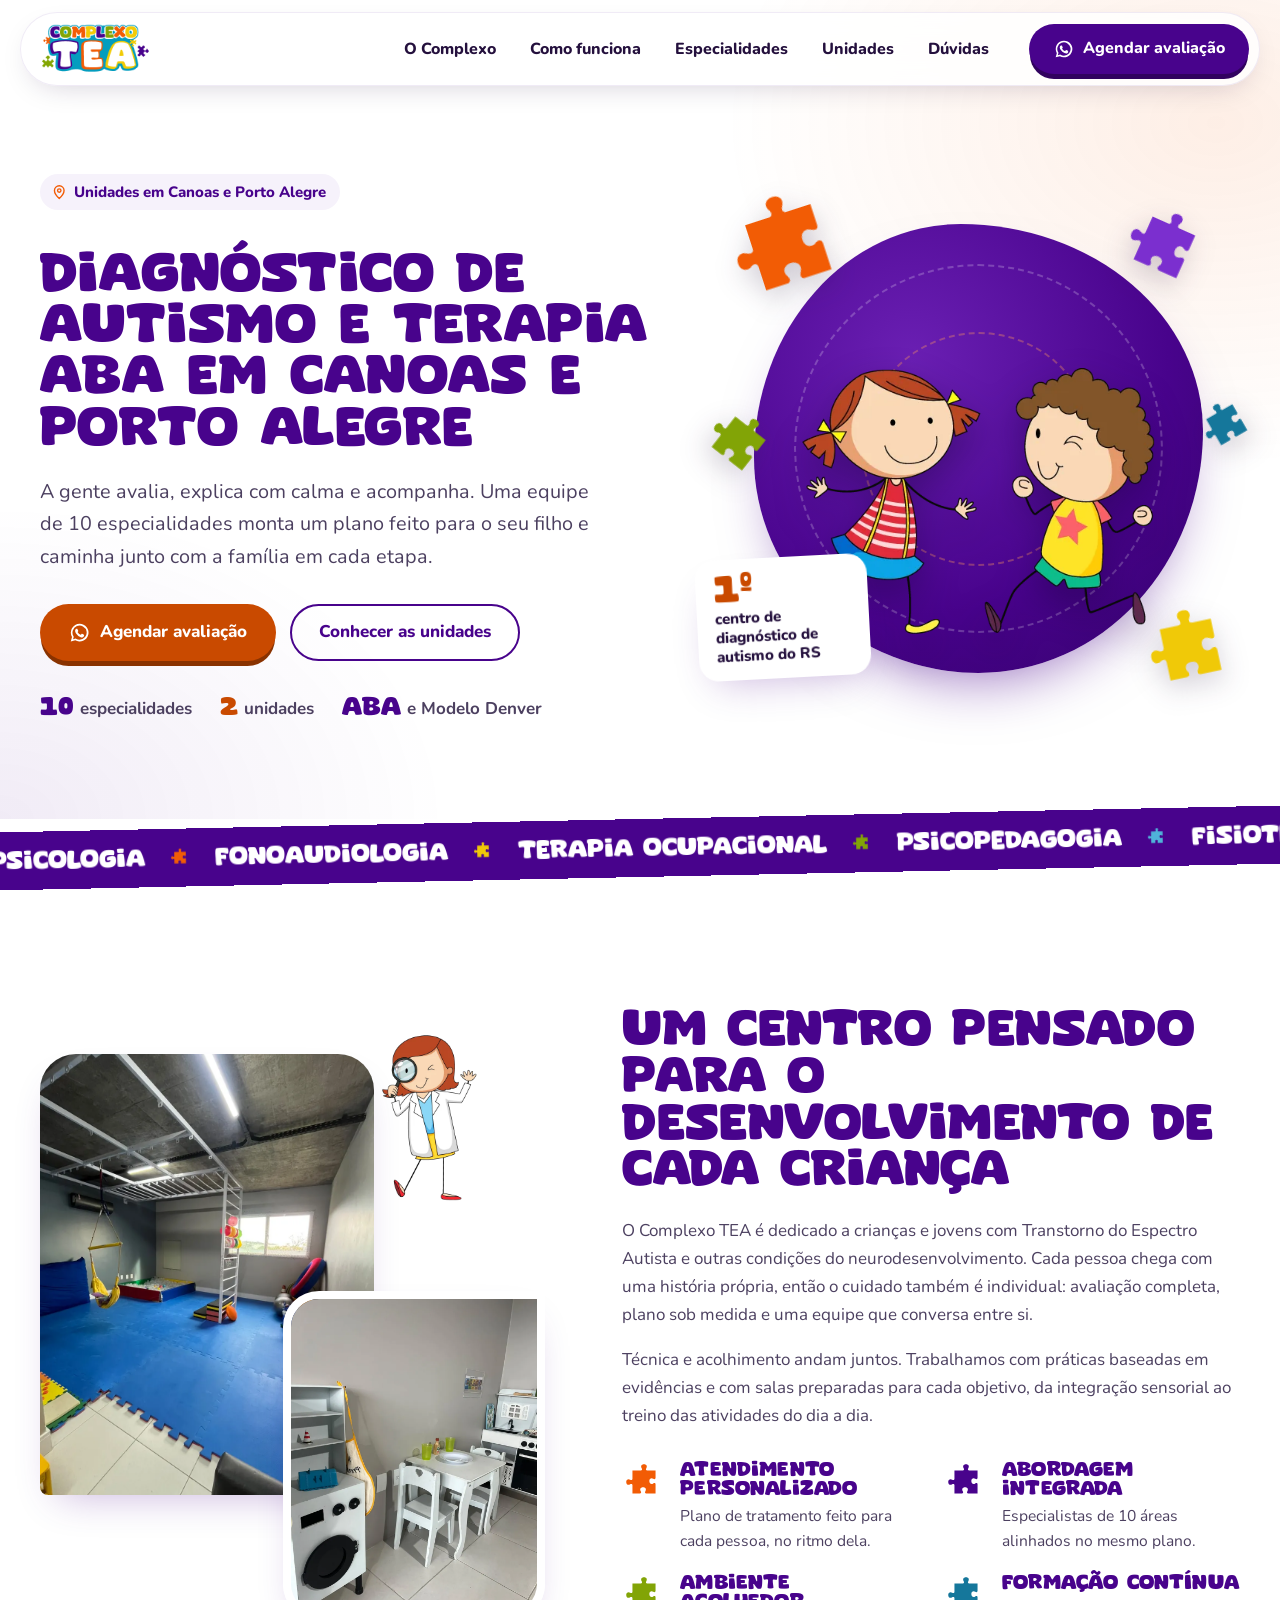
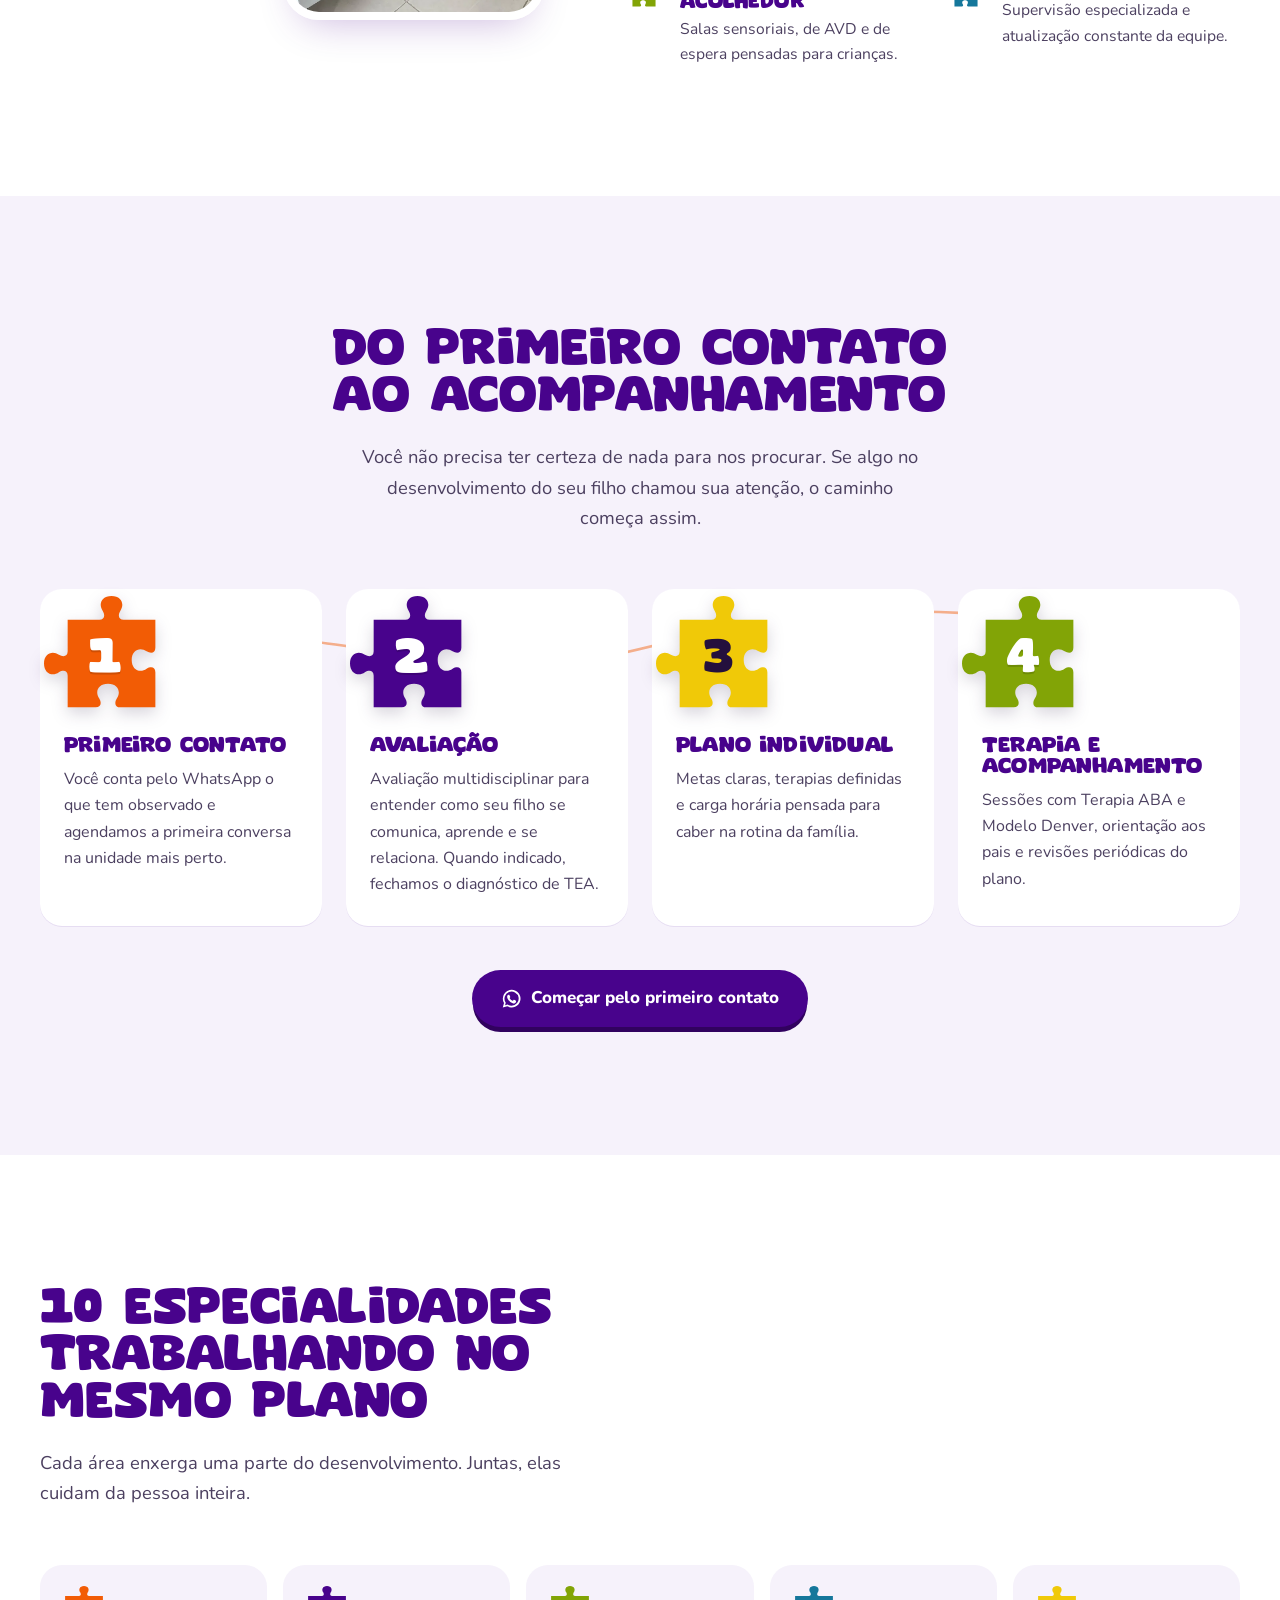
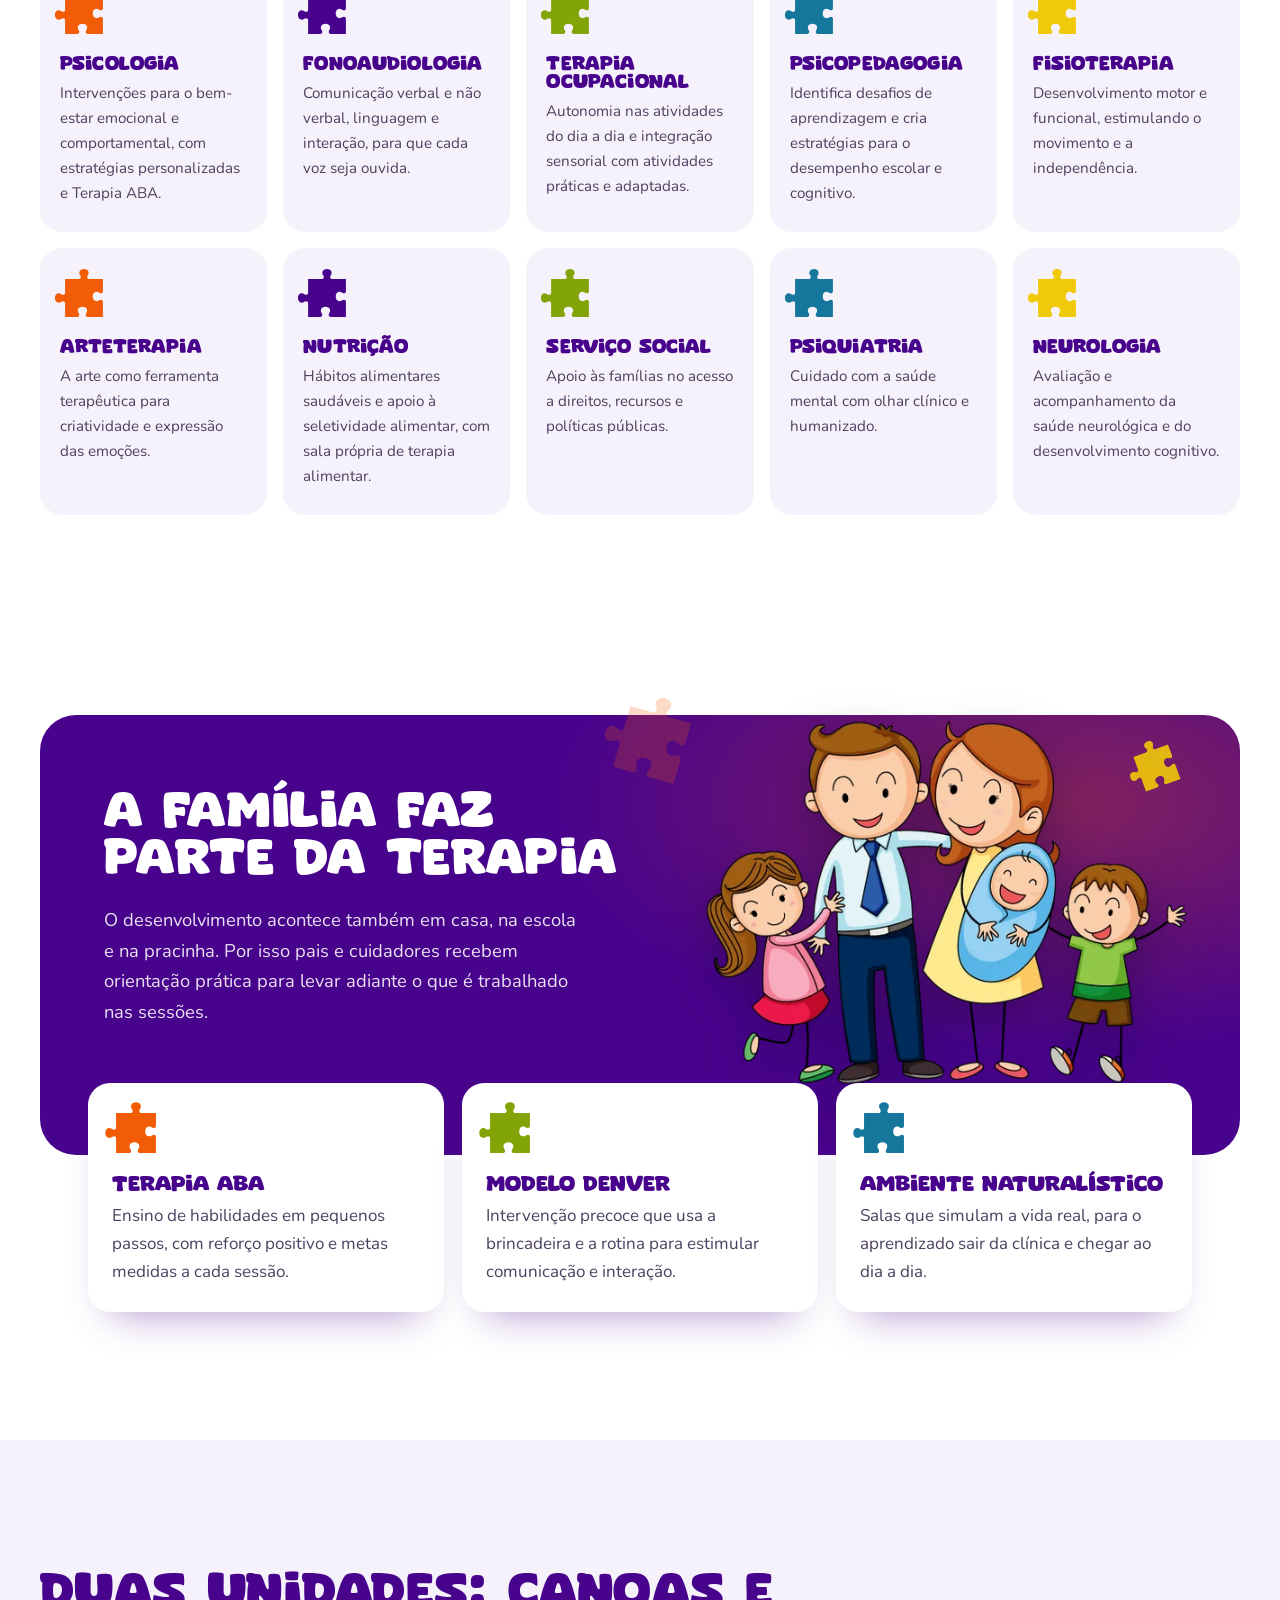
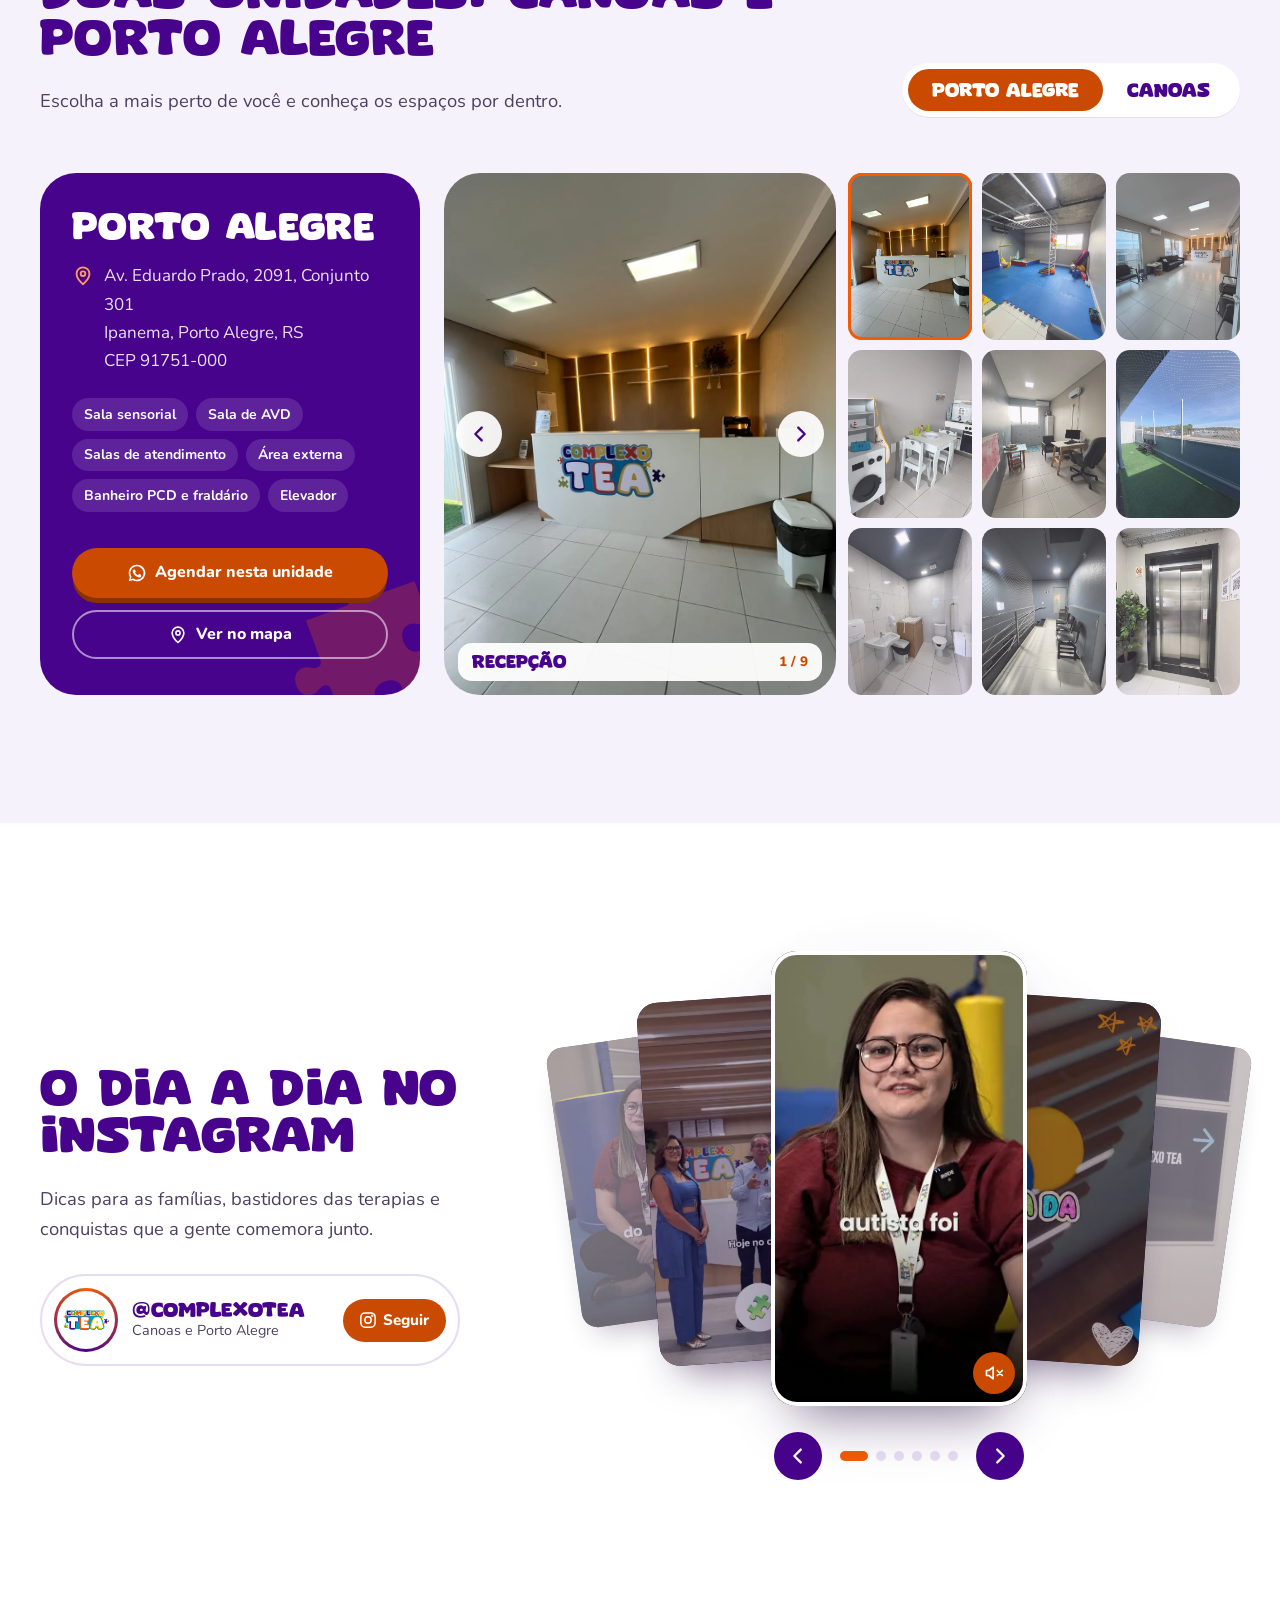
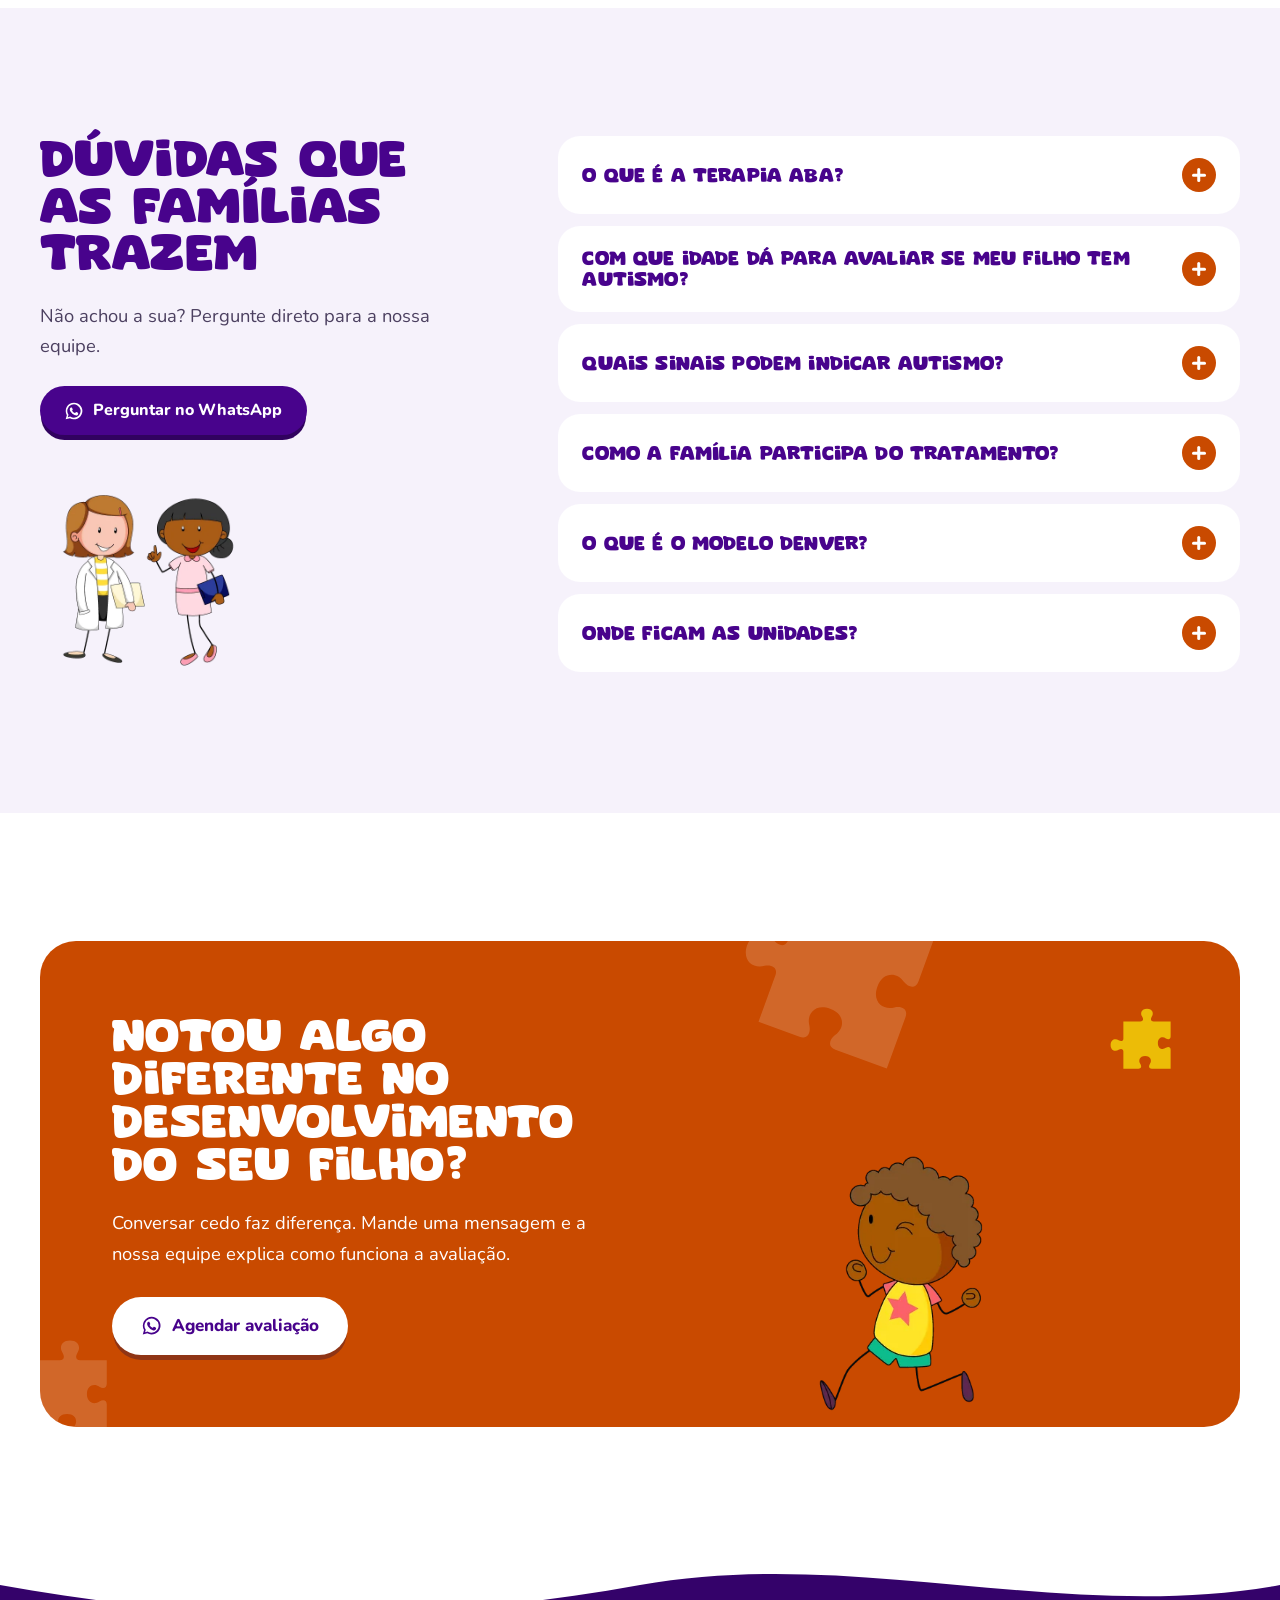
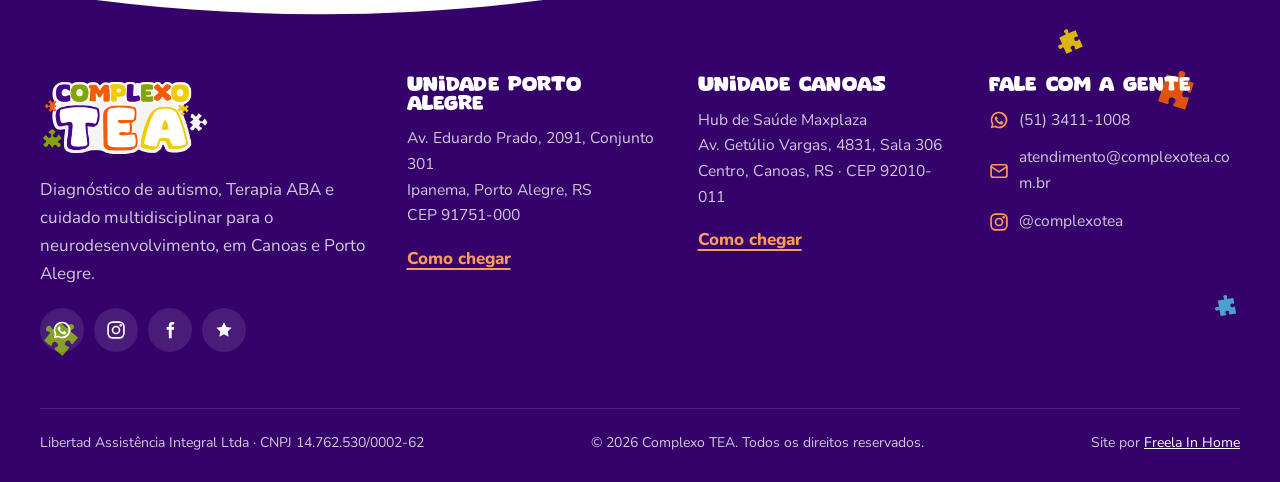
==== commit c90ccaf2: "feat: home v2 com ajustes do cliente - Super Comic nos títulos (fonte do cliente, woff2) - interface" ====
--- a/index.html
+++ b/index.html
@@ -24,8 +24,8 @@
   <link rel="apple-touch-icon" href="assets/img/marca/favicon.png" />
   <link rel="preconnect" href="https://fonts.googleapis.com" />
   <link rel="preconnect" href="https://fonts.gstatic.com" crossorigin />
-  <link href="https://fonts.googleapis.com/css2?family=Fredoka:wght@500;600;700&family=Nunito:wght@400;600;700;800&display=swap" rel="stylesheet" />
-  <link rel="preload" as="image" href="assets/img/poa/recepcao.webp" />
+  <link href="https://fonts.googleapis.com/css2?family=Nunito:wght@400;600;700;800&display=swap" rel="stylesheet" />
+  <link rel="preload" as="font" type="font/woff2" href="assets/fonts/super-comic.woff2" crossorigin />
   <link rel="stylesheet" href="assets/css/main.css" />
 </head>
 <body>
@@ -40,6 +40,7 @@
     <symbol id="ic-mail" viewBox="0 0 24 24"><g fill="none" stroke="currentColor" stroke-width="2" stroke-linecap="round" stroke-linejoin="round"><rect x="2.5" y="4.5" width="19" height="15" rx="2.5"/><path d="m3 7 9 6 9-6"/></g></symbol>
     <symbol id="ic-phone" viewBox="0 0 24 24"><path fill="none" stroke="currentColor" stroke-width="2" stroke-linecap="round" stroke-linejoin="round" d="M21 16.4v2.8a1.9 1.9 0 0 1-2 1.9 18.6 18.6 0 0 1-8.1-2.9 18.3 18.3 0 0 1-5.6-5.6A18.6 18.6 0 0 1 2.4 4.5 1.9 1.9 0 0 1 4.3 2.4h2.8a1.9 1.9 0 0 1 1.9 1.6c.1.9.3 1.8.7 2.6a1.9 1.9 0 0 1-.4 2L8 9.8a15 15 0 0 0 5.6 5.6l1.2-1.2a1.9 1.9 0 0 1 2-.4c.8.3 1.7.6 2.6.7a1.9 1.9 0 0 1 1.6 1.9z"/></symbol>
     <symbol id="ic-star" viewBox="0 0 24 24"><path fill="currentColor" d="m12 2.8 2.8 5.7 6.3.9-4.6 4.4 1.1 6.3L12 17.1l-5.6 3 1.1-6.3L2.9 9.4l6.3-.9z"/></symbol>
+    <symbol id="ic-seta" viewBox="0 0 24 24"><path fill="none" stroke="currentColor" stroke-width="2.5" stroke-linecap="round" stroke-linejoin="round" d="m9 5 7 7-7 7"/></symbol>
     <symbol id="ic-play" viewBox="0 0 24 24"><path fill="currentColor" d="M8 5.5v13a1 1 0 0 0 1.5.9l10.2-6.5a1 1 0 0 0 0-1.8L9.5 4.6A1 1 0 0 0 8 5.5z"/></symbol>
     <symbol id="ic-som" viewBox="0 0 24 24"><g fill="none" stroke="currentColor" stroke-width="2" stroke-linecap="round" stroke-linejoin="round"><path d="M11 5 6 9H3v6h3l5 4z"/><path d="M15.5 8.5a5 5 0 0 1 0 7M18.5 5.5a9 9 0 0 1 0 13"/></g></symbol>
     <symbol id="ic-mudo" viewBox="0 0 24 24"><g fill="none" stroke="currentColor" stroke-width="2" stroke-linecap="round" stroke-linejoin="round"><path d="M11 5 6 9H3v6h3l5 4z"/><path d="m22 9-6 6M16 9l6 6"/></g></symbol>
@@ -83,7 +84,7 @@
       <a class="menu__link" href="#duvidas" style="--i:4" data-cor="amarelo">Dúvidas</a>
     </nav>
     <div class="menu__foot" style="--i:5">
-      <a class="btn btn--amarelo btn--full" href="https://wa.me/555134111008?text=Ol%C3%A1!%20Vim%20pelo%20site%20do%20Complexo%20TEA%20e%20gostaria%20de%20agendar%20uma%20avalia%C3%A7%C3%A3o." target="_blank" rel="noopener"><svg class="btn__ic" aria-hidden="true"><use href="#ic-whats"/></svg>Agendar avaliação</a>
+      <a class="btn btn--laranja btn--full" href="https://wa.me/555134111008?text=Ol%C3%A1!%20Vim%20pelo%20site%20do%20Complexo%20TEA%20e%20gostaria%20de%20agendar%20uma%20avalia%C3%A7%C3%A3o." target="_blank" rel="noopener"><svg class="btn__ic" aria-hidden="true"><use href="#ic-whats"/></svg>Agendar avaliação</a>
       <a class="menu__contato" href="tel:+555134111008"><svg aria-hidden="true"><use href="#ic-phone"/></svg>(51) 3411-1008</a>
       <a class="menu__contato" href="https://www.instagram.com/complexotea" target="_blank" rel="noopener"><svg aria-hidden="true"><use href="#ic-insta"/></svg>@complexotea</a>
     </div>
@@ -110,14 +111,16 @@
         </div>
 
         <div class="hero__arte" aria-hidden="true">
-          <div class="hero__foto">
-            <img src="assets/img/poa/recepcao.webp" alt="" width="900" height="1200" fetchpriority="high" />
-          </div>
+          <div class="hero__disco">
+            <span class="hero__anel hero__anel--1"></span>
+            <span class="hero__anel hero__anel--2"></span>
+          </div>
+          <img class="hero__kids" src="assets/img/ilustra/o-complexo.webp" alt="" width="500" height="500" fetchpriority="high" />
           <svg class="hpeca hpeca--laranja"><use href="#peca"/></svg>
           <svg class="hpeca hpeca--roxo"><use href="#peca"/></svg>
           <svg class="hpeca hpeca--amarelo"><use href="#peca"/></svg>
           <svg class="hpeca hpeca--verde"><use href="#peca"/></svg>
-          <img class="hero__kids" src="assets/img/ilustra/sobre7.webp" alt="" width="500" height="389" />
+          <svg class="hpeca hpeca--azul"><use href="#peca"/></svg>
           <p class="hero__selo"><b>1º</b> centro de diagnóstico de autismo do RS</p>
         </div>
       </div>
@@ -141,7 +144,7 @@
           <img class="complexo__ilus" src="assets/img/ilustra/prof3.webp" alt="" width="500" height="500" loading="lazy" />
         </figure>
         <div class="complexo__texto">
-          <h2 class="titulo revela" id="complexo-titulo">Um centro inteiro pensado para o neurodesenvolvimento</h2>
+          <h2 class="titulo revela" id="complexo-titulo">Um centro pensado para o desenvolvimento de cada criança</h2>
           <p class="revela">O Complexo TEA é dedicado a crianças e jovens com Transtorno do Espectro Autista e outras condições do neurodesenvolvimento. Cada pessoa chega com uma história própria, então o cuidado também é individual: avaliação completa, plano sob medida e uma equipe que conversa entre si.</p>
           <p class="revela">Técnica e acolhimento andam juntos. Trabalhamos com práticas baseadas em evidências e com salas preparadas para cada objetivo, da integração sensorial ao treino das atividades do dia a dia.</p>
           <ul class="diferenciais">
@@ -216,29 +219,31 @@
 
     <!-- ============================ FAMÍLIA ============================ -->
     <section class="sec familia" aria-labelledby="familia-titulo">
-      <div class="container familia__grid">
-        <div class="familia__texto">
-          <h2 class="titulo titulo--claro revela" id="familia-titulo">A família faz parte da terapia</h2>
-          <p class="revela">O desenvolvimento acontece também em casa, na escola e na pracinha. Por isso pais e cuidadores recebem orientação prática para levar adiante o que é trabalhado nas sessões.</p>
-          <dl class="abordagens">
-            <div class="abordagem revela"><dt>Terapia ABA</dt><dd>Ensino de habilidades em pequenos passos, com reforço positivo e metas medidas a cada sessão.</dd></div>
-            <div class="abordagem revela"><dt>Modelo Denver</dt><dd>Intervenção precoce que usa a brincadeira e a rotina para estimular comunicação e interação.</dd></div>
-            <div class="abordagem revela"><dt>Ambiente naturalístico</dt><dd>Salas que simulam a vida real, para o aprendizado sair da clínica e chegar ao dia a dia.</dd></div>
-          </dl>
-        </div>
-        <figure class="familia__arte revela">
-          <img src="assets/img/ilustra/atendimento6.webp" alt="" width="600" height="429" loading="lazy" />
-        </figure>
+      <div class="container">
+        <div class="familia__painel revela">
+          <svg class="familia__deco familia__deco--1" aria-hidden="true"><use href="#peca"/></svg>
+          <svg class="familia__deco familia__deco--2" aria-hidden="true"><use href="#peca"/></svg>
+          <div class="familia__texto">
+            <h2 class="titulo titulo--claro" id="familia-titulo">A família faz parte da terapia</h2>
+            <p>O desenvolvimento acontece também em casa, na escola e na pracinha. Por isso pais e cuidadores recebem orientação prática para levar adiante o que é trabalhado nas sessões.</p>
+          </div>
+          <img class="familia__ilus" src="assets/img/ilustra/atendimento6.webp" alt="" width="600" height="429" loading="lazy" />
+        </div>
+        <dl class="abordagens">
+          <div class="abordagem revela" data-cor="laranja"><svg class="abordagem__peca" aria-hidden="true"><use href="#peca"/></svg><dt>Terapia ABA</dt><dd>Ensino de habilidades em pequenos passos, com reforço positivo e metas medidas a cada sessão.</dd></div>
+          <div class="abordagem revela" data-cor="verde" style="--d:.1s"><svg class="abordagem__peca" aria-hidden="true"><use href="#peca"/></svg><dt>Modelo Denver</dt><dd>Intervenção precoce que usa a brincadeira e a rotina para estimular comunicação e interação.</dd></div>
+          <div class="abordagem revela" data-cor="azul" style="--d:.2s"><svg class="abordagem__peca" aria-hidden="true"><use href="#peca"/></svg><dt>Ambiente naturalístico</dt><dd>Salas que simulam a vida real, para o aprendizado sair da clínica e chegar ao dia a dia.</dd></div>
+        </dl>
       </div>
     </section>
 
     <!-- ============================ UNIDADES ============================ -->
     <section class="sec unidades" id="unidades" aria-labelledby="uni-titulo">
       <div class="container">
-        <div class="cabeca unidades__cabeca">
+        <div class="cabeca cabeca--linha">
           <div>
-            <h2 class="titulo revela" id="uni-titulo">Duas unidades na Grande Porto Alegre</h2>
-            <p class="cabeca__lede revela">Escolha a mais perto de você e veja os espaços por dentro.</p>
+            <h2 class="titulo revela" id="uni-titulo">Duas unidades: Canoas e Porto Alegre</h2>
+            <p class="cabeca__lede revela">Escolha a mais perto de você e conheça os espaços por dentro.</p>
           </div>
           <div class="abas revela" role="tablist" aria-label="Unidades" data-abas>
             <span class="abas__marca" aria-hidden="true" data-abas-marca></span>
@@ -249,71 +254,77 @@
 
         <article class="unidade" id="painel-poa" role="tabpanel" aria-labelledby="aba-poa">
           <div class="unidade__info">
-            <h3 class="unidade__nome">Complexo TEA Porto Alegre</h3>
-            <p class="unidade__end"><svg aria-hidden="true"><use href="#ic-pin"/></svg><span>Av. Eduardo Prado, 2091, Conjunto 301<br />Ipanema, Porto Alegre, RS · CEP 91751-000</span></p>
-            <ul class="unidade__salas">
-              <li>Sala sensorial</li><li>Sala de AVD</li><li>Salas de atendimento</li><li>Área externa coberta</li><li>Banheiro PCD e fraldário</li><li>Elevador</li>
-            </ul>
+            <svg class="unidade__deco" aria-hidden="true"><use href="#peca"/></svg>
+            <h3 class="unidade__nome">Porto Alegre</h3>
+            <p class="unidade__end"><svg aria-hidden="true"><use href="#ic-pin"/></svg><span>Av. Eduardo Prado, 2091, Conjunto 301<br />Ipanema, Porto Alegre, RS<br />CEP 91751-000</span></p>
+            <ul class="unidade__salas"><li>Sala sensorial</li><li>Sala de AVD</li><li>Salas de atendimento</li><li>Área externa</li><li>Banheiro PCD e fraldário</li><li>Elevador</li></ul>
             <div class="unidade__acoes">
-              <a class="btn btn--azul" href="https://www.google.com/maps/search/?api=1&amp;query=Complexo+TEA+Av.+Eduardo+Prado+2091+Porto+Alegre" target="_blank" rel="noopener"><svg class="btn__ic" aria-hidden="true"><use href="#ic-pin"/></svg>Ver no mapa</a>
-              <a class="btn btn--linha" href="https://wa.me/555134111008?text=Ol%C3%A1!%20Gostaria%20de%20agendar%20uma%20avalia%C3%A7%C3%A3o%20na%20unidade%20Porto%20Alegre." target="_blank" rel="noopener">Agendar nesta unidade</a>
+              <a class="btn btn--laranja" href="https://wa.me/555134111008?text=Ol%C3%A1!%20Gostaria%20de%20agendar%20uma%20avalia%C3%A7%C3%A3o%20na%20unidade%20Porto%20Alegre." target="_blank" rel="noopener"><svg class="btn__ic" aria-hidden="true"><use href="#ic-whats"/></svg>Agendar nesta unidade</a>
+              <a class="btn btn--claro" href="https://www.google.com/maps/search/?api=1&amp;query=Complexo+TEA+Av.+Eduardo+Prado+2091+Porto+Alegre" target="_blank" rel="noopener"><svg class="btn__ic" aria-hidden="true"><use href="#ic-pin"/></svg>Ver no mapa</a>
             </div>
           </div>
-          <ul class="galeria" data-galeria>
-            <li><img src="assets/img/poa/recepcao.webp" alt="Recepção da unidade Porto Alegre" width="900" height="1200" loading="lazy" /><span>Recepção</span></li>
-            <li><img src="assets/img/poa/sala-sensorial.webp" alt="Sala sensorial com tatame, balanço e escada" width="900" height="1200" loading="lazy" /><span>Sala sensorial</span></li>
-            <li><img src="assets/img/poa/sala-de-espera.webp" alt="Sala de espera ampla e iluminada" width="900" height="1200" loading="lazy" /><span>Sala de espera</span></li>
-            <li><img src="assets/img/poa/sala-de-avd.webp" alt="Sala de atividades de vida diária" width="900" height="1200" loading="lazy" /><span>Sala de AVD</span></li>
-            <li><img src="assets/img/poa/sala-de-atendimento.webp" alt="Sala de atendimento com mesa infantil" width="900" height="1200" loading="lazy" /><span>Sala de atendimento</span></li>
-            <li><img src="assets/img/poa/area-externa.webp" alt="Área externa com grama sintética e tela de proteção" width="900" height="1200" loading="lazy" /><span>Área externa</span></li>
-            <li><img src="assets/img/poa/banheiro-pcd-e-fraldario.webp" alt="Banheiro PCD com fraldário" width="900" height="1200" loading="lazy" /><span>Banheiro PCD e fraldário</span></li>
-            <li><img src="assets/img/poa/escala-com-tela-de-protecao.webp" alt="Escada com tela de proteção" width="900" height="1200" loading="lazy" /><span>Escada com tela de proteção</span></li>
-          </ul>
+          <div class="vitrine" data-vitrine>
+            <figure class="vitrine__palco">
+              <img class="vitrine__foto" src="assets/img/poa/recepcao.webp" alt="Recepção da unidade Porto Alegre com o logo do Complexo TEA" width="900" height="1200" loading="lazy" data-vitrine-foto />
+              <figcaption class="vitrine__legenda"><span data-vitrine-legenda>Recepção</span><b data-vitrine-conta>1 / 9</b></figcaption>
+              <button class="vitrine__seta vitrine__seta--ant" type="button" aria-label="Foto anterior" data-vitrine-ant><svg aria-hidden="true"><use href="#ic-seta"/></svg></button>
+              <button class="vitrine__seta vitrine__seta--prox" type="button" aria-label="Próxima foto" data-vitrine-prox><svg aria-hidden="true"><use href="#ic-seta"/></svg></button>
+            </figure>
+            <ul class="vitrine__minis"><li><button class="vitrine__mini" type="button" data-src="assets/img/poa/recepcao.webp" data-legenda="Recepção" data-alt="Recepção da unidade Porto Alegre com o logo do Complexo TEA" aria-label="Ver foto: Recepção" aria-current="true"><img src="assets/img/poa/recepcao.webp" alt="" width="900" height="1200" loading="lazy" /></button></li><li><button class="vitrine__mini" type="button" data-src="assets/img/poa/sala-sensorial.webp" data-legenda="Sala sensorial" data-alt="Sala sensorial com tatame, balanço e escada de integração sensorial" aria-label="Ver foto: Sala sensorial"><img src="assets/img/poa/sala-sensorial.webp" alt="" width="900" height="1200" loading="lazy" /></button></li><li><button class="vitrine__mini" type="button" data-src="assets/img/poa/sala-de-espera.webp" data-legenda="Sala de espera" data-alt="Sala de espera ampla e iluminada" aria-label="Ver foto: Sala de espera"><img src="assets/img/poa/sala-de-espera.webp" alt="" width="900" height="1200" loading="lazy" /></button></li><li><button class="vitrine__mini" type="button" data-src="assets/img/poa/sala-de-avd.webp" data-legenda="Sala de AVD" data-alt="Sala de atividades de vida diária com cozinha e lavanderia de brinquedo" aria-label="Ver foto: Sala de AVD"><img src="assets/img/poa/sala-de-avd.webp" alt="" width="900" height="1200" loading="lazy" /></button></li><li><button class="vitrine__mini" type="button" data-src="assets/img/poa/sala-de-atendimento.webp" data-legenda="Sala de atendimento" data-alt="Sala de atendimento com mesa infantil" aria-label="Ver foto: Sala de atendimento"><img src="assets/img/poa/sala-de-atendimento.webp" alt="" width="900" height="1200" loading="lazy" /></button></li><li><button class="vitrine__mini" type="button" data-src="assets/img/poa/area-externa.webp" data-legenda="Área externa" data-alt="Área externa com grama sintética e tela de proteção" aria-label="Ver foto: Área externa"><img src="assets/img/poa/area-externa.webp" alt="" width="900" height="1200" loading="lazy" /></button></li><li><button class="vitrine__mini" type="button" data-src="assets/img/poa/banheiro-pcd-e-fraldario.webp" data-legenda="Banheiro PCD e fraldário" data-alt="Banheiro acessível com fraldário" aria-label="Ver foto: Banheiro PCD e fraldário"><img src="assets/img/poa/banheiro-pcd-e-fraldario.webp" alt="" width="900" height="1200" loading="lazy" /></button></li><li><button class="vitrine__mini" type="button" data-src="assets/img/poa/escala-com-tela-de-protecao.webp" data-legenda="Escada com tela de proteção" data-alt="Escada com tela de proteção" aria-label="Ver foto: Escada com tela de proteção"><img src="assets/img/poa/escala-com-tela-de-protecao.webp" alt="" width="900" height="1200" loading="lazy" /></button></li><li><button class="vitrine__mini" type="button" data-src="assets/img/poa/elevador.webp" data-legenda="Elevador" data-alt="Elevador de acesso à unidade" aria-label="Ver foto: Elevador"><img src="assets/img/poa/elevador.webp" alt="" width="900" height="1200" loading="lazy" /></button></li></ul>
+          </div>
         </article>
 
         <article class="unidade" id="painel-canoas" role="tabpanel" aria-labelledby="aba-canoas" hidden>
           <div class="unidade__info">
-            <h3 class="unidade__nome">Complexo TEA Canoas</h3>
-            <p class="unidade__end"><svg aria-hidden="true"><use href="#ic-pin"/></svg><span>Hub de Saúde Maxplaza<br />Av. Getúlio Vargas, 4831, Sala 306, Centro Clínico<br />Centro, Canoas, RS · CEP 92010-011</span></p>
-            <ul class="unidade__salas">
-              <li>Estacionamento próprio</li><li>Praça de alimentação</li><li>Sala sensorial</li><li>Sala de AVD</li><li>Sala de terapia alimentar</li><li>Espera infantil</li>
-            </ul>
+            <svg class="unidade__deco" aria-hidden="true"><use href="#peca"/></svg>
+            <h3 class="unidade__nome">Canoas</h3>
+            <p class="unidade__end"><svg aria-hidden="true"><use href="#ic-pin"/></svg><span>Hub de Saúde Maxplaza<br />Av. Getúlio Vargas, 4831, Sala 306<br />Centro, Canoas, RS · CEP 92010-011</span></p>
+            <ul class="unidade__salas"><li>Estacionamento próprio</li><li>Praça de alimentação</li><li>Sala sensorial</li><li>Sala de AVD</li><li>Sala de terapia alimentar</li><li>Espera infantil</li></ul>
             <div class="unidade__acoes">
-              <a class="btn btn--azul" href="https://www.google.com/maps/search/?api=1&amp;query=Complexo+TEA+Av.+Get%C3%BAlio+Vargas+4831+Canoas" target="_blank" rel="noopener"><svg class="btn__ic" aria-hidden="true"><use href="#ic-pin"/></svg>Ver no mapa</a>
-              <a class="btn btn--linha" href="https://wa.me/555134111008?text=Ol%C3%A1!%20Gostaria%20de%20agendar%20uma%20avalia%C3%A7%C3%A3o%20na%20unidade%20Canoas." target="_blank" rel="noopener">Agendar nesta unidade</a>
+              <a class="btn btn--laranja" href="https://wa.me/555134111008?text=Ol%C3%A1!%20Gostaria%20de%20agendar%20uma%20avalia%C3%A7%C3%A3o%20na%20unidade%20Canoas." target="_blank" rel="noopener"><svg class="btn__ic" aria-hidden="true"><use href="#ic-whats"/></svg>Agendar nesta unidade</a>
+              <a class="btn btn--claro" href="https://www.google.com/maps/search/?api=1&amp;query=Complexo+TEA+Av.+Get%C3%BAlio+Vargas+4831+Canoas" target="_blank" rel="noopener"><svg class="btn__ic" aria-hidden="true"><use href="#ic-pin"/></svg>Ver no mapa</a>
             </div>
           </div>
-          <ul class="galeria" data-galeria>
-            <li class="galeria__larga"><img src="assets/img/canoas/maxplaza.webp" alt="Hub de Saúde Maxplaza em Canoas visto de cima" width="1200" height="673" loading="lazy" /><span>Hub de Saúde Maxplaza</span></li>
-            <li><img src="assets/img/canoas/img-2132.webp" alt="Sala de espera da unidade Canoas" width="375" height="500" loading="lazy" /><span>Sala de espera</span></li>
-            <li><img src="assets/img/canoas/img-2146.webp" alt="Sala de atendimento da unidade Canoas" width="375" height="500" loading="lazy" /><span>Sala de atendimento</span></li>
-            <li><img src="assets/img/canoas/img-2157.webp" alt="Sala de atendimento com sofá para a família" width="375" height="500" loading="lazy" /><span>Atendimento com a família</span></li>
-            <li><img src="assets/img/canoas/img-5172.webp" alt="Espaço de convivência com grama sintética" width="375" height="500" loading="lazy" /><span>Espaço de convivência</span></li>
-            <li><img src="assets/img/canoas/img-2143.webp" alt="Corredor das salas de atendimento" width="375" height="500" loading="lazy" /><span>Corredor das salas</span></li>
-            <li><img src="assets/img/canoas/img-3860.webp" alt="Copa da unidade Canoas" width="375" height="500" loading="lazy" /><span>Copa</span></li>
-          </ul>
+          <div class="vitrine" data-vitrine>
+            <figure class="vitrine__palco">
+              <img class="vitrine__foto" src="assets/img/canoas/img-2132.webp" alt="Sala de espera da unidade Canoas" width="375" height="500" loading="lazy" data-vitrine-foto />
+              <figcaption class="vitrine__legenda"><span data-vitrine-legenda>Sala de espera</span><b data-vitrine-conta>1 / 8</b></figcaption>
+              <button class="vitrine__seta vitrine__seta--ant" type="button" aria-label="Foto anterior" data-vitrine-ant><svg aria-hidden="true"><use href="#ic-seta"/></svg></button>
+              <button class="vitrine__seta vitrine__seta--prox" type="button" aria-label="Próxima foto" data-vitrine-prox><svg aria-hidden="true"><use href="#ic-seta"/></svg></button>
+            </figure>
+            <ul class="vitrine__minis"><li><button class="vitrine__mini" type="button" data-src="assets/img/canoas/img-2132.webp" data-legenda="Sala de espera" data-alt="Sala de espera da unidade Canoas" aria-label="Ver foto: Sala de espera" aria-current="true"><img src="assets/img/canoas/img-2132.webp" alt="" width="375" height="500" loading="lazy" /></button></li><li><button class="vitrine__mini" type="button" data-src="assets/img/canoas/img-2146.webp" data-legenda="Sala de atendimento" data-alt="Sala de atendimento da unidade Canoas" aria-label="Ver foto: Sala de atendimento"><img src="assets/img/canoas/img-2146.webp" alt="" width="375" height="500" loading="lazy" /></button></li><li><button class="vitrine__mini" type="button" data-src="assets/img/canoas/img-2157.webp" data-legenda="Atendimento com a família" data-alt="Sala de atendimento com sofá para a família" aria-label="Ver foto: Atendimento com a família"><img src="assets/img/canoas/img-2157.webp" alt="" width="375" height="500" loading="lazy" /></button></li><li><button class="vitrine__mini" type="button" data-src="assets/img/canoas/img-5172.webp" data-legenda="Espaço de convivência" data-alt="Espaço de convivência com grama sintética" aria-label="Ver foto: Espaço de convivência"><img src="assets/img/canoas/img-5172.webp" alt="" width="375" height="500" loading="lazy" /></button></li><li><button class="vitrine__mini" type="button" data-src="assets/img/canoas/img-2143.webp" data-legenda="Corredor das salas" data-alt="Corredor das salas de atendimento" aria-label="Ver foto: Corredor das salas"><img src="assets/img/canoas/img-2143.webp" alt="" width="375" height="500" loading="lazy" /></button></li><li><button class="vitrine__mini" type="button" data-src="assets/img/canoas/img-3860.webp" data-legenda="Copa" data-alt="Copa da unidade Canoas" aria-label="Ver foto: Copa"><img src="assets/img/canoas/img-3860.webp" alt="" width="375" height="500" loading="lazy" /></button></li><li><button class="vitrine__mini" type="button" data-src="assets/img/canoas/img-5171.webp" data-legenda="Espera do Hub de Saúde" data-alt="Área de espera do Hub de Saúde Maxplaza" aria-label="Ver foto: Espera do Hub de Saúde"><img src="assets/img/canoas/img-5171.webp" alt="" width="375" height="500" loading="lazy" /></button></li><li><button class="vitrine__mini" type="button" data-src="assets/img/canoas/maxplaza.webp" data-legenda="Hub de Saúde Maxplaza" data-alt="Hub de Saúde Maxplaza em Canoas visto de cima" aria-label="Ver foto: Hub de Saúde Maxplaza"><img src="assets/img/canoas/maxplaza.webp" alt="" width="1200" height="673" loading="lazy" /></button></li></ul>
+          </div>
         </article>
       </div>
     </section>
 
     <!-- ============================ INSTAGRAM ============================ -->
     <section class="sec insta" aria-labelledby="insta-titulo">
-      <div class="container">
-        <div class="cabeca unidades__cabeca">
-          <div>
-            <h2 class="titulo revela" id="insta-titulo">O dia a dia no Instagram</h2>
-            <p class="cabeca__lede revela">Dicas para as famílias, bastidores das terapias e conquistas que a gente comemora junto.</p>
-          </div>
-          <a class="btn btn--insta revela" href="https://www.instagram.com/complexotea" target="_blank" rel="noopener"><svg class="btn__ic" aria-hidden="true"><use href="#ic-insta"/></svg>Seguir @complexotea</a>
-        </div>
-        <ul class="reels" data-reels>
-          <li class="reel revela" style="--d:0s"><video src="assets/video/reels/reel-1.mp4" poster="assets/video/reels/reel-1.webp" muted loop playsinline preload="none"></video><button class="reel__play" type="button" aria-label="Assistir vídeo 1"><svg aria-hidden="true"><use href="#ic-play"/></svg></button><button class="reel__som" type="button" aria-label="Ativar som" hidden><svg aria-hidden="true"><use href="#ic-mudo"/></svg></button></li>
-          <li class="reel revela" style="--d:.08s"><video src="assets/video/reels/reel-2.mp4" poster="assets/video/reels/reel-2.webp" muted loop playsinline preload="none"></video><button class="reel__play" type="button" aria-label="Assistir vídeo 2"><svg aria-hidden="true"><use href="#ic-play"/></svg></button><button class="reel__som" type="button" aria-label="Ativar som" hidden><svg aria-hidden="true"><use href="#ic-mudo"/></svg></button></li>
-          <li class="reel revela" style="--d:.16s"><video src="assets/video/reels/reel-3.mp4" poster="assets/video/reels/reel-3.webp" muted loop playsinline preload="none"></video><button class="reel__play" type="button" aria-label="Assistir vídeo 3"><svg aria-hidden="true"><use href="#ic-play"/></svg></button><button class="reel__som" type="button" aria-label="Ativar som" hidden><svg aria-hidden="true"><use href="#ic-mudo"/></svg></button></li>
-          <li class="reel revela" style="--d:.24s"><video src="assets/video/reels/reel-4.mp4" poster="assets/video/reels/reel-4.webp" muted loop playsinline preload="none"></video><button class="reel__play" type="button" aria-label="Assistir vídeo 4"><svg aria-hidden="true"><use href="#ic-play"/></svg></button><button class="reel__som" type="button" aria-label="Ativar som" hidden><svg aria-hidden="true"><use href="#ic-mudo"/></svg></button></li>
-          <li class="reel revela" style="--d:.32s"><video src="assets/video/reels/reel-5.mp4" poster="assets/video/reels/reel-5.webp" muted loop playsinline preload="none"></video><button class="reel__play" type="button" aria-label="Assistir vídeo 5"><svg aria-hidden="true"><use href="#ic-play"/></svg></button><button class="reel__som" type="button" aria-label="Ativar som" hidden><svg aria-hidden="true"><use href="#ic-mudo"/></svg></button></li>
-          <li class="reel revela" style="--d:.4s"><video src="assets/video/reels/reel-6.mp4" poster="assets/video/reels/reel-6.webp" muted loop playsinline preload="none"></video><button class="reel__play" type="button" aria-label="Assistir vídeo 6"><svg aria-hidden="true"><use href="#ic-play"/></svg></button><button class="reel__som" type="button" aria-label="Ativar som" hidden><svg aria-hidden="true"><use href="#ic-mudo"/></svg></button></li>
-        </ul>
+      <div class="container insta__grid">
+        <div class="insta__lado">
+          <h2 class="titulo revela" id="insta-titulo">O dia a dia no Instagram</h2>
+          <p class="cabeca__lede revela">Dicas para as famílias, bastidores das terapias e conquistas que a gente comemora junto.</p>
+          <a class="perfil revela" href="https://www.instagram.com/complexotea" target="_blank" rel="noopener">
+            <span class="perfil__foto"><img src="assets/img/marca/favicon.png" alt="" width="180" height="180" loading="lazy" /></span>
+            <span class="perfil__nome"><b>@complexotea</b>Canoas e Porto Alegre</span>
+            <span class="perfil__seguir"><svg aria-hidden="true"><use href="#ic-insta"/></svg>Seguir</span>
+          </a>
+        </div>
+        <div class="carrossel revela" data-carrossel aria-roledescription="carrossel" aria-label="Vídeos do Instagram">
+          <ul class="carrossel__palco">
+            <li class="reel" data-reel><video src="assets/video/reels/reel-1.mp4" poster="assets/video/reels/reel-1.webp" muted loop playsinline preload="none" aria-label="Vídeo 1 do Instagram do Complexo TEA"></video><button class="reel__som" type="button" aria-label="Ativar som"><svg aria-hidden="true"><use href="#ic-mudo"/></svg></button></li>
+            <li class="reel" data-reel><video src="assets/video/reels/reel-2.mp4" poster="assets/video/reels/reel-2.webp" muted loop playsinline preload="none" aria-label="Vídeo 2 do Instagram do Complexo TEA"></video><button class="reel__som" type="button" aria-label="Ativar som"><svg aria-hidden="true"><use href="#ic-mudo"/></svg></button></li>
+            <li class="reel" data-reel><video src="assets/video/reels/reel-3.mp4" poster="assets/video/reels/reel-3.webp" muted loop playsinline preload="none" aria-label="Vídeo 3 do Instagram do Complexo TEA"></video><button class="reel__som" type="button" aria-label="Ativar som"><svg aria-hidden="true"><use href="#ic-mudo"/></svg></button></li>
+            <li class="reel" data-reel><video src="assets/video/reels/reel-4.mp4" poster="assets/video/reels/reel-4.webp" muted loop playsinline preload="none" aria-label="Vídeo 4 do Instagram do Complexo TEA"></video><button class="reel__som" type="button" aria-label="Ativar som"><svg aria-hidden="true"><use href="#ic-mudo"/></svg></button></li>
+            <li class="reel" data-reel><video src="assets/video/reels/reel-5.mp4" poster="assets/video/reels/reel-5.webp" muted loop playsinline preload="none" aria-label="Vídeo 5 do Instagram do Complexo TEA"></video><button class="reel__som" type="button" aria-label="Ativar som"><svg aria-hidden="true"><use href="#ic-mudo"/></svg></button></li>
+            <li class="reel" data-reel><video src="assets/video/reels/reel-6.mp4" poster="assets/video/reels/reel-6.webp" muted loop playsinline preload="none" aria-label="Vídeo 6 do Instagram do Complexo TEA"></video><button class="reel__som" type="button" aria-label="Ativar som"><svg aria-hidden="true"><use href="#ic-mudo"/></svg></button></li>
+          </ul>
+          <div class="carrossel__controles">
+            <button class="carrossel__seta carrossel__seta--ant" type="button" aria-label="Vídeo anterior" data-carrossel-ant><svg aria-hidden="true"><use href="#ic-seta"/></svg></button>
+            <div class="carrossel__pontos"><button class="carrossel__ponto" type="button" aria-label="Vídeo 1" data-ponto="0"></button><button class="carrossel__ponto" type="button" aria-label="Vídeo 2" data-ponto="1"></button><button class="carrossel__ponto" type="button" aria-label="Vídeo 3" data-ponto="2"></button><button class="carrossel__ponto" type="button" aria-label="Vídeo 4" data-ponto="3"></button><button class="carrossel__ponto" type="button" aria-label="Vídeo 5" data-ponto="4"></button><button class="carrossel__ponto" type="button" aria-label="Vídeo 6" data-ponto="5"></button></div>
+            <button class="carrossel__seta" type="button" aria-label="Próximo vídeo" data-carrossel-prox><svg aria-hidden="true"><use href="#ic-seta"/></svg></button>
+          </div>
+        </div>
       </div>
     </section>
 
@@ -364,7 +375,7 @@
         <div class="cta__texto">
           <h2 class="cta__titulo" id="cta-titulo">Notou algo diferente no desenvolvimento do seu filho?</h2>
           <p>Conversar cedo faz diferença. Mande uma mensagem e a nossa equipe explica como funciona a avaliação.</p>
-          <a class="btn btn--amarelo btn--lg" href="https://wa.me/555134111008?text=Ol%C3%A1!%20Vim%20pelo%20site%20do%20Complexo%20TEA%20e%20gostaria%20de%20agendar%20uma%20avalia%C3%A7%C3%A3o." target="_blank" rel="noopener"><svg class="btn__ic" aria-hidden="true"><use href="#ic-whats"/></svg>Agendar avaliação</a>
+          <a class="btn btn--branco btn--lg" href="https://wa.me/555134111008?text=Ol%C3%A1!%20Vim%20pelo%20site%20do%20Complexo%20TEA%20e%20gostaria%20de%20agendar%20uma%20avalia%C3%A7%C3%A3o." target="_blank" rel="noopener"><svg class="btn__ic" aria-hidden="true"><use href="#ic-whats"/></svg>Agendar avaliação</a>
         </div>
         <img class="cta__ilus" src="assets/img/ilustra/sobre8.webp" alt="" width="500" height="389" loading="lazy" />
       </div>
--- a/assets/css/main.css
+++ b/assets/css/main.css
@@ -1,18 +1,29 @@
 /* ==========================================================================
    Complexo TEA · estilos da home
-   Paleta das peças do logo: laranja, roxo, amarelo, verde, azul.
+   Interface só em roxo e laranja da marca. As peças de quebra-cabeça são
+   o único elemento multicolorido (laranja, roxo, amarelo, verde, azul).
    ========================================================================== */
 
+@font-face {
+  font-family: "Super Comic";
+  src: url("../fonts/super-comic.woff2") format("woff2");
+  font-weight: 400;
+  font-style: normal;
+  font-display: swap;
+}
+
 :root {
+  --roxo: #48038C;
+  --roxo-esc: #34026A;
+  --roxo-claro: #C9A7F2;
   --laranja: #F25C05;
   --laranja-esc: #C94A00;
-  --roxo: #48038C;
-  --roxo-esc: #34026A;
-  --amarelo: #F0C908;
-  --verde: #82A406;
-  --verde-esc: #5F7A00;
-  --azul: #15779B;
-  --azul-esc: #0F5D7A;
+  --laranja-claro: #FF9A5C;
+
+  /* só para preencher peças */
+  --p-amarelo: #F0C908;
+  --p-verde: #82A406;
+  --p-azul: #15779B;
 
   --tinta: #24103D;
   --texto: #4C4060;
@@ -20,13 +31,13 @@
   --linha: #E6DDF2;
   --branco: #fff;
 
-  --f-display: "Fredoka", "Nunito", system-ui, sans-serif;
+  --f-display: "Super Comic", "Nunito", system-ui, sans-serif;
   --f-texto: "Nunito", system-ui, sans-serif;
 
   --r-sm: 14px;
   --r-md: 22px;
   --r-lg: 36px;
-  --sombra: 0 18px 40px -18px rgba(72, 3, 140, .28);
+  --sombra: 0 18px 40px -18px rgba(72, 3, 140, .3);
   --mola: cubic-bezier(.34, 1.56, .64, 1);
   --suave: cubic-bezier(.22, 1, .36, 1);
 
@@ -48,7 +59,7 @@
 img, video, svg { display: block; max-width: 100%; }
 img { height: auto; }
 a { color: inherit; }
-h1, h2, h3 { font-family: var(--f-display); color: var(--tinta); line-height: 1.12; margin: 0; font-weight: 600; }
+h1, h2, h3 { font-family: var(--f-display); font-weight: 400; color: var(--roxo); line-height: 1.12; letter-spacing: .01em; margin: 0; }
 p { margin: 0 0 1em; }
 ul, ol { margin: 0; padding: 0; list-style: none; }
 :focus-visible { outline: 3px solid var(--laranja); outline-offset: 3px; border-radius: 6px; }
@@ -57,36 +68,35 @@
 .skip { position: absolute; left: 16px; top: -60px; z-index: 200; background: var(--roxo); color: #fff; padding: 10px 16px; border-radius: 10px; text-decoration: none; }
 .skip:focus { top: 12px; }
 
-/* cores por peça: cada componente lê --c */
-[data-cor="laranja"] { --c: var(--laranja); --c-esc: var(--laranja-esc); }
-[data-cor="roxo"]    { --c: var(--roxo);    --c-esc: var(--roxo-esc); }
-[data-cor="amarelo"] { --c: var(--amarelo); --c-esc: #9A7F00; }
-[data-cor="verde"]   { --c: var(--verde);   --c-esc: var(--verde-esc); }
-[data-cor="azul"]    { --c: var(--azul);    --c-esc: var(--azul-esc); }
+/* cor de cada peça: lida via --c, só em preenchimentos */
+[data-cor="laranja"] { --c: var(--laranja); }
+[data-cor="roxo"]    { --c: var(--roxo); }
+[data-cor="amarelo"] { --c: var(--p-amarelo); }
+[data-cor="verde"]   { --c: var(--p-verde); }
+[data-cor="azul"]    { --c: var(--p-azul); }
 
 /* ------------------------------ Botões ------------------------------ */
 .btn {
-  --bg: var(--roxo); --fg: #fff; --bd: transparent;
+  --bg: var(--roxo); --fg: #fff; --bd: transparent; --sb: color-mix(in srgb, var(--bg) 68%, #000);
   display: inline-flex; align-items: center; justify-content: center; gap: .55em;
   padding: .8em 1.4em;
-  font: 700 1rem/1.2 var(--f-texto);
+  font: 800 1rem/1.2 var(--f-texto);
   color: var(--fg); background: var(--bg);
   border: 2px solid var(--bd); border-radius: 999px;
   text-decoration: none; cursor: pointer;
-  transition: transform .35s var(--mola), box-shadow .3s, background-color .25s;
-  box-shadow: 0 6px 0 -1px color-mix(in srgb, var(--bg) 70%, #000);
-}
-.btn:hover { transform: translateY(-3px); box-shadow: 0 9px 0 -1px color-mix(in srgb, var(--bg) 70%, #000); }
-.btn:active { transform: translateY(2px); box-shadow: 0 2px 0 -1px color-mix(in srgb, var(--bg) 70%, #000); }
+  transition: transform .35s var(--mola), box-shadow .3s, background-color .25s, color .25s;
+  box-shadow: 0 6px 0 -1px var(--sb);
+}
+.btn:hover { transform: translateY(-3px); box-shadow: 0 9px 0 -1px var(--sb); }
+.btn:active { transform: translateY(2px); box-shadow: 0 2px 0 -1px var(--sb); }
 .btn__ic { width: 1.25em; height: 1.25em; flex: none; }
 .btn--lg { font-size: 1.0625rem; padding: .95em 1.6em; }
 .btn--full { width: 100%; }
 .btn--roxo { --bg: var(--roxo); }
 .btn--laranja { --bg: var(--laranja-esc); }
-.btn--azul { --bg: var(--azul); }
-.btn--amarelo { --bg: var(--amarelo); --fg: var(--tinta); }
-.btn--insta { --bg: #fff; --fg: var(--roxo); --bd: var(--linha); box-shadow: 0 6px 0 -1px var(--linha); }
-.btn--insta:hover { box-shadow: 0 9px 0 -1px var(--linha); }
+.btn--branco { --bg: #fff; --fg: var(--roxo); --sb: rgba(36, 16, 61, .35); }
+.btn--claro { --bg: transparent; --fg: #fff; --bd: rgba(255, 255, 255, .55); box-shadow: none; }
+.btn--claro:hover { --bg: #fff; --fg: var(--roxo); --bd: #fff; box-shadow: none; }
 .btn--linha { --bg: transparent; --fg: var(--roxo); --bd: var(--roxo); box-shadow: none; }
 .btn--linha:hover { --bg: var(--roxo); --fg: #fff; box-shadow: none; }
 
@@ -94,35 +104,34 @@
   display: inline-flex; align-items: center; gap: .45em;
   padding: .4em .95em .4em .7em; border-radius: 999px;
   background: var(--papel); color: var(--roxo);
-  font-weight: 700; font-size: .9375rem;
+  font-weight: 800; font-size: .9375rem;
 }
 .pill__ic { width: 1.1em; height: 1.1em; color: var(--laranja); }
 
 /* ------------------------------ Títulos de seção ------------------------------ */
 .sec { padding: clamp(72px, 10vw, 128px) 0; position: relative; }
-.titulo { font-size: clamp(2rem, 1.3rem + 2.6vw, 3.1rem); letter-spacing: -.01em; max-width: 18ch; margin-bottom: .55em; }
+.titulo { font-size: clamp(1.7rem, 1.1rem + 2vw, 2.6rem); max-width: 22ch; margin-bottom: .6em; }
 .titulo--claro { color: #fff; }
 .cabeca { margin-bottom: clamp(36px, 5vw, 56px); }
 .cabeca--centro { text-align: center; }
 .cabeca--centro .titulo, .cabeca--centro .cabeca__lede { margin-inline: auto; }
+.cabeca--linha .titulo { max-width: 26ch; }
+.cabeca--linha { display: flex; justify-content: space-between; align-items: flex-end; gap: 24px; flex-wrap: wrap; }
 .cabeca__lede { font-size: 1.15rem; max-width: 52ch; margin-bottom: 0; }
 
 /* ================================ NAV ================================ */
-.nav {
-  position: fixed; inset: 12px 0 auto; z-index: 100;
-  pointer-events: none;
-}
+.nav { position: fixed; inset: 12px 0 auto; z-index: 100; pointer-events: none; }
 .nav__bar {
   pointer-events: auto;
   width: min(1240px, 100% - 24px); margin-inline: auto;
   display: flex; align-items: center; gap: 20px;
   padding: 8px 10px 8px 18px;
-  background: rgba(255, 255, 255, .82);
+  background: rgba(255, 255, 255, .84);
   backdrop-filter: blur(14px) saturate(1.4); -webkit-backdrop-filter: blur(14px) saturate(1.4);
   border: 1px solid rgba(72, 3, 140, .08);
   border-radius: 999px;
   box-shadow: 0 10px 30px -14px rgba(36, 16, 61, .25);
-  transition: transform .5s var(--suave), padding .3s;
+  transition: transform .5s var(--suave);
 }
 .nav.is-escondido .nav__bar { transform: translateY(calc(-100% - 24px)); }
 .nav__brand img { width: 112px; height: auto; transition: transform .45s var(--mola); }
@@ -130,13 +139,14 @@
 
 .nav__links { position: relative; display: flex; gap: 2px; margin-left: auto; }
 .nav__link {
+  --c: var(--roxo);
   position: relative; z-index: 1;
-  padding: .6em 1em; border-radius: 999px;
-  font: 600 1rem/1 var(--f-display); color: var(--tinta); text-decoration: none;
+  padding: .7em 1em; border-radius: 999px;
+  font: 800 1rem/1 var(--f-texto); color: var(--tinta); text-decoration: none;
   transition: color .3s;
 }
+.nav__link:nth-of-type(odd) { --c: var(--laranja-esc); }
 .nav__link.is-ativo, .nav__link:hover { color: #fff; }
-.nav__link[data-cor="amarelo"].is-ativo, .nav__link[data-cor="amarelo"]:hover { color: var(--tinta); }
 .nav__blob {
   position: absolute; z-index: 0; top: 0; left: 0; height: 100%;
   width: var(--w, 0); transform: translateX(var(--x, 0));
@@ -159,11 +169,12 @@
 .nav__burger span:nth-child(1) { top: 17px; }
 .nav__burger span:nth-child(2) { top: 23px; }
 .nav__burger span:nth-child(3) { top: 29px; }
+.nav__burger[aria-expanded="true"] { background: var(--laranja-esc); }
 .nav__burger[aria-expanded="true"] span:nth-child(1) { transform: translateY(6px) rotate(45deg); }
 .nav__burger[aria-expanded="true"] span:nth-child(2) { opacity: 0; transform: scaleX(0); }
 .nav__burger[aria-expanded="true"] span:nth-child(3) { transform: translateY(-6px) rotate(-45deg); }
 
-/* Menu mobile: tela cheia, círculo que se abre do botão */
+/* Menu mobile: círculo que se abre a partir do botão */
 .menu {
   position: fixed; inset: 0; z-index: 90;
   background: var(--roxo);
@@ -174,114 +185,118 @@
 }
 .menu[hidden] { display: flex; visibility: hidden; }
 .menu.is-aberto { clip-path: circle(150% at calc(100% - 46px) 44px); visibility: visible; }
-.menu__links { display: flex; flex-direction: column; gap: 6px; }
+.menu__links { display: flex; flex-direction: column; gap: 10px; }
 .menu__link {
-  font: 600 clamp(2rem, 9vw, 2.6rem)/1.15 var(--f-display); color: #fff; text-decoration: none;
+  font: 400 clamp(1.6rem, 7vw, 2.1rem)/1.15 var(--f-display); color: #fff; text-decoration: none;
   display: inline-flex; align-items: center; gap: 14px;
   opacity: 0; transform: translateY(24px);
   transition: opacity .4s, transform .5s var(--mola);
 }
-.menu__link::before { content: ""; width: 14px; height: 14px; border-radius: 4px; background: var(--c); transform: rotate(45deg); }
-.menu__link[data-cor="roxo"]::before { background: #C9A7F2; }
+.menu__link::before { content: ""; width: 22px; height: 22px; flex: none; background: var(--c); -webkit-mask: var(--peca-mask) center / contain no-repeat; mask: var(--peca-mask) center / contain no-repeat; }
+.menu__link[data-cor="roxo"]::before { background: var(--roxo-claro); }
 .menu.is-aberto .menu__link, .menu.is-aberto .menu__foot { opacity: 1; transform: none; transition-delay: calc(.18s + var(--i) * .06s); }
 .menu__foot { margin-top: 40px; display: grid; gap: 14px; opacity: 0; transform: translateY(24px); transition: opacity .4s, transform .5s var(--mola); }
-.menu__contato { display: inline-flex; align-items: center; gap: 10px; color: rgba(255,255,255,.85); text-decoration: none; font-weight: 600; }
+.menu__contato { display: inline-flex; align-items: center; gap: 10px; color: rgba(255,255,255,.85); text-decoration: none; font-weight: 700; }
 .menu__contato svg { width: 20px; height: 20px; }
 .menu__peca { position: absolute; width: 220px; height: 220px; opacity: .14; }
 .menu__peca--1 { fill: var(--laranja); right: -60px; top: 18%; transform: rotate(20deg); }
-.menu__peca--2 { fill: var(--amarelo); left: -80px; bottom: 8%; transform: rotate(-30deg); }
-.menu__peca--3 { fill: var(--verde); right: 10%; bottom: -90px; transform: rotate(60deg); }
+.menu__peca--2 { fill: var(--p-amarelo); left: -80px; bottom: 8%; transform: rotate(-30deg); }
+.menu__peca--3 { fill: var(--p-verde); right: 10%; bottom: -90px; transform: rotate(60deg); }
 .menu.is-aberto .menu__peca { animation: flutua 9s ease-in-out infinite; }
+
+/* máscara da peça para usar em pseudo-elementos */
+:root {
+  --peca-mask: url("data:image/svg+xml,%3Csvg xmlns='http://www.w3.org/2000/svg' viewBox='0 0 24 24'%3E%3Cpath d='M5.7 5.7 L10.24 5.7 C10.99 5.7 11.12 5.07 10.74 4.44 C10.11 3.56 10.49 2.3 12 2.3 C13.51 2.3 13.89 3.56 13.26 4.44 C12.88 5.07 13.01 5.7 13.76 5.7 L18.3 5.7 L18.3 9.73 C18.3 10.49 17.67 10.61 17.04 10.24 C16.16 9.61 14.9 9.98 14.9 11.5 C14.9 13.01 16.16 13.39 17.04 12.76 C17.67 12.38 18.3 12.5 18.3 13.26 L18.3 18.3 L13.26 18.3 C12.5 18.3 12.38 17.67 12.76 17.04 C13.39 16.16 13.01 14.9 11.5 14.9 C9.98 14.9 9.61 16.16 10.24 17.04 C10.61 17.67 10.49 18.3 9.73 18.3 L5.7 18.3 L5.7 13.76 C5.7 13.01 5.07 12.88 4.44 13.26 C3.56 13.89 2.3 13.51 2.3 12 C2.3 10.49 3.56 10.11 4.44 10.74 C5.07 11.12 5.7 10.99 5.7 10.24 L5.7 5.7Z'/%3E%3C/svg%3E");
+}
 
 /* ================================ HERO ================================ */
 .hero {
   position: relative;
   padding: calc(var(--nav-h) + clamp(40px, 7vw, 90px)) 0 clamp(56px, 8vw, 96px);
   background:
-    radial-gradient(60% 60% at 95% 10%, rgba(240, 201, 8, .16), transparent 70%),
+    radial-gradient(55% 60% at 95% 15%, rgba(242, 92, 5, .10), transparent 70%),
     radial-gradient(50% 55% at 0% 100%, rgba(72, 3, 140, .08), transparent 70%),
     var(--branco);
   overflow: hidden;
 }
-.hero__inner { display: grid; grid-template-columns: 1.05fr .95fr; gap: clamp(32px, 5vw, 72px); align-items: center; }
+.hero__inner { display: grid; grid-template-columns: 1.08fr .92fr; gap: clamp(32px, 5vw, 64px); align-items: center; }
 .hero__titulo {
-  font-size: clamp(2.4rem, 1.4rem + 3.6vw, 4.1rem);
-  font-weight: 700; letter-spacing: -.015em; line-height: 1.04;
-  margin: 22px 0 22px; max-width: 15ch;
-}
+  font-size: clamp(1.9rem, 1.1rem + 2.3vw, 2.85rem);
+  line-height: 1.12; margin: 22px 0 24px; max-width: 20ch;
+}
+.hero__titulo-laranja { color: var(--laranja-esc); }
 .hero__lede { font-size: clamp(1.1rem, 1rem + .3vw, 1.25rem); max-width: 46ch; }
 .hero__acoes { display: flex; flex-wrap: wrap; gap: 14px; margin: 30px 0 34px; }
-.hero__fatos { display: flex; flex-wrap: wrap; gap: 10px 28px; color: var(--texto); font-weight: 600; }
+.hero__fatos { display: flex; flex-wrap: wrap; gap: 10px 28px; font-weight: 700; }
 .hero__fatos li { display: flex; align-items: baseline; gap: 6px; }
-.hero__fatos b { font: 700 1.5rem/1 var(--f-display); color: var(--roxo); }
+.hero__fatos b { font: 400 1.4rem/1 var(--f-display); color: var(--roxo); }
 .hero__fatos li:nth-child(2) b { color: var(--laranja-esc); }
-.hero__fatos li:nth-child(3) b { color: var(--verde-esc); }
-
-/* entrada do texto do hero */
+
 .entra { opacity: 0; transform: translateY(18px); animation: entra .8s var(--suave) forwards; animation-delay: var(--d, 0s); }
 @keyframes entra { to { opacity: 1; transform: none; } }
 
-/* arte do hero: foto em forma de peça + 4 peças que se encaixam */
-.hero__arte { position: relative; aspect-ratio: 1 / 1.08; max-width: 560px; justify-self: end; width: 100%; }
-.hero__foto {
-  position: absolute; inset: 8% 9% 6% 9%;
-  border-radius: 42% 58% 46% 54% / 50% 42% 58% 50%;
-  overflow: hidden; background: var(--papel);
-  box-shadow: var(--sombra);
-  animation: foto-entra 1.1s var(--suave) .1s both, morfa 14s ease-in-out 1.4s infinite alternate;
-}
-.hero__foto img { width: 100%; height: 100%; object-fit: cover; object-position: 50% 40%; transform: scale(1.08); animation: foto-zoom 1.6s var(--suave) .1s both; }
-@keyframes foto-entra { from { opacity: 0; transform: scale(.82) rotate(-6deg); } to { opacity: 1; transform: none; } }
-@keyframes foto-zoom { from { transform: scale(1.3); } to { transform: scale(1.08); } }
+/* arte: disco roxo + crianças + peças que se encaixam */
+.hero__arte { position: relative; aspect-ratio: 1; max-width: 560px; width: 100%; justify-self: end; }
+.hero__disco {
+  position: absolute; inset: 7%;
+  background: radial-gradient(circle at 35% 30%, #6A1FB3, var(--roxo) 60%, var(--roxo-esc));
+  border-radius: 46% 54% 50% 50% / 52% 46% 54% 48%;
+  box-shadow: 0 30px 60px -28px rgba(72, 3, 140, .6);
+  animation: disco-entra 1s var(--suave) .1s both, morfa 12s ease-in-out 1.2s infinite alternate;
+}
+.hero__anel { position: absolute; border-radius: 50%; border: 2px dashed rgba(255, 255, 255, .22); animation: gira 50s linear infinite; }
+.hero__anel--1 { inset: 9%; }
+.hero__anel--2 { inset: 24%; border-color: rgba(255, 154, 92, .35); animation-direction: reverse; animation-duration: 36s; }
+@keyframes disco-entra { from { opacity: 0; transform: scale(.6) rotate(-20deg); } to { opacity: 1; transform: none; } }
 @keyframes morfa {
-  0%   { border-radius: 42% 58% 46% 54% / 50% 42% 58% 50%; }
-  100% { border-radius: 56% 44% 58% 42% / 42% 56% 44% 58%; }
-}
+  0%   { border-radius: 46% 54% 50% 50% / 52% 46% 54% 48%; }
+  100% { border-radius: 56% 44% 42% 58% / 44% 56% 46% 54%; }
+}
+.hero__kids {
+  position: absolute; width: 74%; left: 13%; bottom: 3%;
+  filter: drop-shadow(0 16px 18px rgba(20, 0, 50, .35));
+  animation: entra-kids 1s var(--mola) .5s both;
+}
+@keyframes entra-kids { from { opacity: 0; transform: translateY(60px) scale(.85); } to { opacity: 1; transform: none; } }
 
 .hpeca {
-  position: absolute; width: 26%; height: auto; aspect-ratio: 1;
+  position: absolute; width: var(--s); height: var(--s);
   filter: drop-shadow(0 10px 14px rgba(36, 16, 61, .22));
   animation: encaixa 1.1s var(--mola) both, flutua 7s ease-in-out infinite;
   animation-delay: var(--d), calc(var(--d) + 1.2s);
 }
-.hpeca--laranja { fill: var(--laranja); top: 0; left: 0;   --r: -18deg; --dx: -220px; --dy: -160px; --d: .55s; }
-.hpeca--roxo    { fill: var(--roxo);    top: 2%; right: -1%; --r: 24deg;  --dx: 240px;  --dy: -140px; --d: .7s; width: 22%; }
-.hpeca--amarelo { fill: var(--amarelo); bottom: 4%; right: 4%; --r: -12deg; --dx: 200px; --dy: 200px; --d: .85s; width: 20%; }
-.hpeca--verde   { fill: var(--verde);   bottom: 20%; left: -3%; --r: 38deg; --dx: -220px; --dy: 160px; --d: 1s; width: 17%; }
+.hpeca--laranja { --s: 25%; fill: var(--laranja);   top: -1%;  left: 1%;   --r: -18deg; --dx: -220px; --dy: -160px; --d: .7s; }
+.hpeca--roxo    { --s: 17%; fill: #7B2FCF;          top: 3%;   right: 6%;  --r: 24deg;  --dx: 240px;  --dy: -140px; --d: .82s; }
+.hpeca--amarelo { --s: 19%; fill: var(--p-amarelo); bottom: 2%; right: 0;  --r: -12deg; --dx: 200px;  --dy: 200px;  --d: .94s; }
+.hpeca--verde   { --s: 14%; fill: var(--p-verde);   top: 42%; left: -3%; --r: 38deg; --dx: -220px; --dy: 160px;  --d: 1.06s; }
+.hpeca--azul    { --s: 11%; fill: var(--p-azul);    top: 40%;  right: -3%; --r: -30deg; --dx: 240px;  --dy: 0px;    --d: 1.18s; }
 @keyframes encaixa {
   0%   { opacity: 0; transform: translate(var(--dx), var(--dy)) rotate(calc(var(--r) + 180deg)) scale(.4); }
   60%  { opacity: 1; }
   100% { opacity: 1; transform: rotate(var(--r)); }
 }
-@keyframes flutua {
-  0%, 100% { translate: 0 0; }
-  50% { translate: 0 -10px; }
-}
-.hero__kids {
-  position: absolute; width: 46%; left: -8%; bottom: -4%;
-  animation: entra-kids 1s var(--mola) 1.25s both;
-}
-@keyframes entra-kids { from { opacity: 0; transform: translateY(40px) scale(.9); } to { opacity: 1; transform: none; } }
+@keyframes flutua { 0%, 100% { translate: 0 0; } 50% { translate: 0 -10px; } }
+@keyframes gira { to { rotate: 360deg; } }
 .hero__selo {
-  position: absolute; right: -2%; top: 42%;
-  margin: 0; padding: 14px 18px; width: 170px;
+  position: absolute; left: -4%; bottom: 6%;
+  margin: 0; padding: 14px 18px; width: 172px;
   background: #fff; border-radius: 20px; box-shadow: var(--sombra);
-  font: 600 .95rem/1.25 var(--f-display); color: var(--tinta);
-  animation: entra-selo .9s var(--mola) 1.45s both;
-}
-.hero__selo b { display: block; font-size: 2rem; color: var(--laranja); line-height: 1; margin-bottom: 4px; }
-@keyframes entra-selo { from { opacity: 0; transform: scale(.6) rotate(8deg); } to { opacity: 1; transform: rotate(3deg); } }
+  font: 800 .95rem/1.25 var(--f-texto); color: var(--tinta);
+  animation: entra-selo .9s var(--mola) 1.35s both;
+}
+.hero__selo b { display: block; font: 400 2rem/1 var(--f-display); color: var(--laranja-esc); margin-bottom: 4px; }
+@keyframes entra-selo { from { opacity: 0; transform: scale(.6) rotate(-8deg); } to { opacity: 1; transform: rotate(-3deg); } }
 
 /* ================================ FAIXA ================================ */
 .faixa { background: var(--roxo); color: #fff; overflow: hidden; padding: 18px 0; transform: rotate(-1.2deg); margin: 0 -10px; position: relative; z-index: 2; }
 .faixa__trilho { display: flex; width: max-content; animation: corre 38s linear infinite; }
 .faixa:hover .faixa__trilho { animation-play-state: paused; }
 .faixa__lista { display: flex; flex: none; }
-.faixa__lista li { font: 600 clamp(1.15rem, 1rem + .6vw, 1.5rem)/1 var(--f-display); white-space: nowrap; display: flex; align-items: center; }
-.faixa__lista li::after { content: ""; width: 12px; height: 12px; margin: 0 28px; border-radius: 3px; transform: rotate(45deg); background: var(--amarelo); }
-.faixa__lista li:nth-child(4n+2)::after { background: var(--laranja); }
-.faixa__lista li:nth-child(4n+3)::after { background: var(--verde); }
-.faixa__lista li:nth-child(4n)::after { background: #7FC8E3; }
+.faixa__lista li { font: 400 clamp(1rem, .9rem + .5vw, 1.3rem)/1 var(--f-display); white-space: nowrap; display: flex; align-items: center; }
+.faixa__lista li::after { content: ""; width: 22px; height: 22px; margin: 0 24px; background: var(--laranja); -webkit-mask: var(--peca-mask) center / contain no-repeat; mask: var(--peca-mask) center / contain no-repeat; }
+.faixa__lista li:nth-child(4n+2)::after { background: var(--p-amarelo); }
+.faixa__lista li:nth-child(4n+3)::after { background: var(--p-verde); }
+.faixa__lista li:nth-child(4n)::after { background: #4FB3D9; }
 @keyframes corre { to { transform: translateX(-50%); } }
 
 /* ================================ REVELAR AO ROLAR ================================ */
@@ -289,7 +304,6 @@
 .js .revela.is-visivel { opacity: 1; transform: none; }
 
 /* ================================ O COMPLEXO ================================ */
-.complexo { background: var(--branco); }
 .complexo__grid { display: grid; grid-template-columns: .9fr 1.1fr; gap: clamp(40px, 6vw, 88px); align-items: center; }
 .complexo__fotos { position: relative; margin: 0; aspect-ratio: 1 / 1.12; }
 .complexo__fotos img { position: absolute; object-fit: cover; box-shadow: var(--sombra); }
@@ -298,28 +312,34 @@
 .complexo__ilus { width: 34% !important; right: 6%; top: -4%; box-shadow: none !important; }
 .diferenciais { display: grid; grid-template-columns: 1fr 1fr; gap: 18px 26px; margin-top: 30px; }
 .diferencial { display: flex; gap: 14px; align-items: flex-start; }
-.diferencial svg { width: 40px; height: 40px; flex: none; fill: var(--c); transition: transform .5s var(--mola); }
+.diferencial svg { width: 44px; height: 44px; flex: none; fill: var(--c); transition: transform .5s var(--mola); }
 .diferencial:hover svg { transform: rotate(90deg) scale(1.1); }
-.diferencial h3 { font-size: 1.15rem; margin-bottom: 4px; }
+.diferencial h3 { font-size: 1.05rem; margin-bottom: 6px; }
 .diferencial p { font-size: .975rem; margin: 0; }
 
 /* ================================ COMO FUNCIONA ================================ */
 .passos { background: var(--papel); }
 .trilha { position: relative; }
 .trilha__linha {
-  position: absolute; left: 4%; right: 4%; top: 6px; width: 92%; height: 90px;
-  fill: none; stroke: var(--roxo); stroke-width: 3; stroke-dasharray: .012 .012; opacity: .35;
+  position: absolute; left: 4%; top: 10px; width: 92%; height: 100px;
+  fill: none; stroke: var(--laranja); stroke-width: 3; opacity: .45;
 }
 .trilha__linha path { stroke-dasharray: 1; stroke-dashoffset: 1; transition: stroke-dashoffset 2.2s var(--suave); }
 .trilha.is-visivel .trilha__linha path { stroke-dashoffset: 0; }
 .trilha__lista { display: grid; grid-template-columns: repeat(4, 1fr); gap: 24px; position: relative; }
-.etapa { background: #fff; border-radius: var(--r-md); padding: 26px 24px 28px; box-shadow: 0 1px 0 var(--linha); }
-.etapa__num { position: relative; display: grid; place-items: center; width: 74px; height: 74px; margin: -8px 0 16px -6px; }
-.etapa__num svg { position: absolute; inset: 0; width: 100%; height: 100%; fill: var(--c); transition: transform .6s var(--mola); }
-.etapa:hover .etapa__num svg { transform: rotate(-25deg) scale(1.08); }
-.etapa__num b { position: relative; font: 700 1.6rem/1 var(--f-display); color: #fff; }
-.etapa[data-cor="amarelo"] .etapa__num b { color: var(--tinta); }
-.etapa h3 { font-size: 1.3rem; margin-bottom: 8px; }
+.etapa { background: #fff; border-radius: var(--r-md); padding: 22px 24px 28px; box-shadow: 0 1px 0 var(--linha); }
+.etapa__num { position: relative; display: block; width: 116px; height: 116px; margin: -6px 0 14px -10px; }
+/* o desenho da peça ocupa ~60% do viewBox: o svg vaza a caixa para a peça ficar grande */
+.etapa__num svg { position: absolute; inset: -22%; width: 144%; height: 144%; max-width: none; fill: var(--c); filter: drop-shadow(0 6px 8px rgba(36, 16, 61, .18)); transition: transform .6s var(--mola); }
+.etapa:hover .etapa__num svg { transform: rotate(-12deg) scale(1.06); }
+/* o número fica no centro do corpo da peça (os encaixes da direita e de baixo entram no corpo) */
+.etapa__num b {
+  position: absolute; left: 44%; top: 44%; transform: translate(-50%, -50%);
+  font: 400 2.6rem/1 var(--f-display); color: #fff;
+  text-shadow: 0 2px 0 rgba(0, 0, 0, .15);
+}
+.etapa[data-cor="amarelo"] .etapa__num b { color: var(--tinta); text-shadow: none; }
+.etapa h3 { font-size: 1.15rem; margin-bottom: 10px; }
 .etapa p { margin: 0; font-size: 1rem; }
 .passos__cta { text-align: center; margin-top: 44px; }
 
@@ -328,109 +348,183 @@
 .esp {
   position: relative; overflow: hidden;
   padding: 24px 20px 26px; border-radius: var(--r-md);
-  background: color-mix(in srgb, var(--c) 9%, #fff);
+  background: var(--papel);
   transition: background-color .4s, transform .45s var(--mola);
 }
-.esp__peca { width: 46px; height: 46px; fill: var(--c); margin-bottom: 14px; transition: transform .6s var(--mola); }
-.esp h3 { font-size: 1.2rem; margin-bottom: 8px; transition: color .3s; }
+.esp__peca { width: 72px; height: 72px; fill: var(--c); margin: -10px 0 4px -12px; transition: transform .6s var(--mola), fill .3s; }
+.esp h3 { font-size: 1rem; margin-bottom: 8px; transition: color .3s; }
 .esp p { font-size: .95rem; margin: 0; transition: color .3s; }
-.esp:hover { background: var(--c); transform: translateY(-6px) rotate(-1deg); }
-.esp:hover .esp__peca { fill: #fff; transform: rotate(180deg) scale(1.1); }
+.esp:hover { background: var(--roxo); transform: translateY(-6px) rotate(-1deg); }
+.esp:hover .esp__peca { transform: rotate(180deg) scale(1.1); }
 .esp:hover h3, .esp:hover p { color: #fff; }
-.esp[data-cor="amarelo"]:hover h3, .esp[data-cor="amarelo"]:hover p { color: var(--tinta); }
-.esp[data-cor="amarelo"]:hover .esp__peca { fill: var(--tinta); }
+.esp[data-cor="roxo"]:hover .esp__peca { fill: var(--laranja); }
 
 /* ================================ FAMÍLIA ================================ */
-.familia { background: var(--azul); color: rgba(255, 255, 255, .9); overflow: hidden; }
-.familia::before { content: ""; position: absolute; width: 520px; height: 520px; right: -160px; top: -200px; border-radius: 50%; background: rgba(255, 255, 255, .06); }
-.familia__grid { display: grid; grid-template-columns: 1.1fr .9fr; gap: clamp(32px, 5vw, 72px); align-items: center; position: relative; }
-.familia__texto > p { font-size: 1.15rem; max-width: 50ch; }
-.abordagens { display: grid; gap: 14px; margin: 30px 0 0; }
-.abordagem { padding: 18px 22px; border-radius: var(--r-sm); background: rgba(255, 255, 255, .1); border-left: 5px solid var(--amarelo); }
-.abordagem:nth-child(2) { border-color: var(--laranja); }
-.abordagem:nth-child(3) { border-color: #B7D94A; }
-.abordagem dt { font: 600 1.2rem/1.2 var(--f-display); color: #fff; margin-bottom: 4px; }
+.familia { padding-top: clamp(40px, 6vw, 72px); }
+.familia__painel {
+  position: relative; overflow: visible;
+  display: grid; grid-template-columns: 1fr 1fr; align-items: center;
+  min-height: 420px;
+  padding: clamp(40px, 6vw, 72px) clamp(28px, 5vw, 64px) clamp(100px, 10vw, 128px);
+  background: var(--roxo); border-radius: var(--r-lg); color: rgba(255, 255, 255, .88);
+}
+.familia__painel::before { content: ""; position: absolute; inset: 0; border-radius: inherit; overflow: hidden; background: radial-gradient(60% 80% at 85% 20%, rgba(242, 92, 5, .35), transparent 70%); }
+.familia__texto { position: relative; }
+.familia__texto p { font-size: 1.15rem; max-width: 44ch; margin: 0; }
+.familia__ilus {
+  position: absolute; right: 2%; bottom: 60px; width: min(48%, 540px);
+  filter: drop-shadow(0 18px 24px rgba(20, 0, 50, .35));
+}
+.familia__deco { position: absolute; fill: var(--laranja); opacity: .22; }
+.familia__deco--1 { width: 120px; height: 120px; left: 46%; top: -30px; transform: rotate(16deg); animation: flutua 8s ease-in-out infinite; }
+.familia__deco--2 { width: 70px; height: 70px; right: 4%; top: 18px; fill: var(--p-amarelo); opacity: .9; transform: rotate(-20deg); animation: flutua 6s ease-in-out infinite -2s; }
+.abordagens { position: relative; z-index: 2; display: grid; grid-template-columns: repeat(3, 1fr); gap: 18px; margin: -72px clamp(16px, 4vw, 48px) 0; }
+.abordagem { background: #fff; border-radius: var(--r-md); padding: 24px 24px 26px; box-shadow: 0 24px 40px -24px rgba(72, 3, 140, .45); }
+.abordagem__peca { width: 76px; height: 76px; fill: var(--c); margin: -12px 0 2px -14px; transition: transform .6s var(--mola); }
+.abordagem:hover .abordagem__peca { transform: rotate(-90deg); }
+.abordagem dt { font: 400 1.1rem/1.2 var(--f-display); color: var(--roxo); margin-bottom: 8px; }
 .abordagem dd { margin: 0; }
-.familia__arte { margin: 0; background: #fff; border-radius: 50% 50% var(--r-lg) var(--r-lg); padding: 40px 20px 20px; }
 
 /* ================================ UNIDADES ================================ */
-.unidades__cabeca { display: flex; justify-content: space-between; align-items: flex-end; gap: 24px; flex-wrap: wrap; }
-.abas { position: relative; display: inline-flex; padding: 6px; border-radius: 999px; background: var(--papel); }
+.unidades { background: var(--papel); }
+.abas { position: relative; display: inline-flex; padding: 6px; border-radius: 999px; background: #fff; box-shadow: 0 1px 0 var(--linha); }
 .abas__btn {
   position: relative; z-index: 1; border: 0; background: none; cursor: pointer;
-  padding: .75em 1.4em; border-radius: 999px;
-  font: 600 1.05rem/1 var(--f-display); color: var(--roxo); transition: color .3s;
+  padding: .8em 1.5em; border-radius: 999px;
+  font: 400 1rem/1 var(--f-display); color: var(--roxo); transition: color .3s;
 }
 .abas__btn[aria-selected="true"] { color: #fff; }
-.abas__marca { position: absolute; top: 6px; bottom: 6px; left: 0; width: var(--w, 0); transform: translateX(var(--x, 6px)); border-radius: 999px; background: var(--roxo); transition: transform .5s var(--mola), width .5s var(--mola); }
-
-.unidade { display: grid; grid-template-columns: 360px 1fr; gap: 36px; align-items: start; }
+.abas__marca { position: absolute; top: 6px; bottom: 6px; left: 0; width: var(--w, 0); transform: translateX(var(--x, 6px)); border-radius: 999px; background: var(--laranja-esc); transition: transform .5s var(--mola), width .5s var(--mola); }
+
+.unidade { display: grid; grid-template-columns: minmax(300px, 380px) 1fr; gap: 24px; align-items: stretch; }
 .unidade[hidden] { display: none; }
 .unidade:not([hidden]) { animation: painel .6s var(--suave); }
 @keyframes painel { from { opacity: 0; transform: translateY(16px); } }
-.unidade__nome { font-size: 1.6rem; margin-bottom: 14px; }
-.unidade__end { display: flex; gap: 10px; }
-.unidade__end svg { width: 22px; height: 22px; flex: none; color: var(--laranja); margin-top: 3px; }
-.unidade__salas { display: flex; flex-wrap: wrap; gap: 8px; margin: 18px 0 26px; }
-.unidade__salas li { padding: .35em .85em; border-radius: 999px; background: var(--papel); color: var(--roxo); font-weight: 700; font-size: .9rem; }
-.unidade__acoes { display: flex; flex-wrap: wrap; gap: 12px; }
-
-.galeria { display: grid; grid-template-columns: repeat(4, 1fr); gap: 12px; }
-.galeria li { position: relative; border-radius: var(--r-md); overflow: hidden; aspect-ratio: 3 / 4; background: var(--papel); }
-.galeria li.galeria__larga { grid-column: span 2; aspect-ratio: auto; }
-.galeria img { width: 100%; height: 100%; object-fit: cover; transition: transform .8s var(--suave); }
-.galeria li:hover img { transform: scale(1.07); }
-.galeria span {
-  position: absolute; left: 10px; bottom: 10px; right: 10px;
-  padding: .35em .7em; border-radius: 10px; width: fit-content;
-  background: rgba(255, 255, 255, .92); color: var(--tinta);
-  font: 600 .85rem/1.2 var(--f-display);
-  transform: translateY(6px); opacity: .95; transition: transform .4s var(--mola);
-}
-.galeria li:hover span { transform: none; }
+.unidade__info {
+  position: relative; overflow: hidden;
+  display: flex; flex-direction: column;
+  padding: 36px 32px; border-radius: var(--r-lg);
+  background: var(--roxo); color: rgba(255, 255, 255, .88);
+}
+.unidade__deco { position: absolute; width: 220px; height: 220px; right: -70px; bottom: -70px; fill: var(--laranja); opacity: .25; transform: rotate(-20deg); }
+.unidade__nome { font-size: clamp(1.6rem, 1.2rem + 1vw, 2.1rem); color: #fff; margin-bottom: 18px; position: relative; }
+.unidade__end { display: flex; gap: 10px; position: relative; }
+.unidade__end svg { width: 22px; height: 22px; flex: none; color: var(--laranja-claro); margin-top: 3px; }
+.unidade__salas { display: flex; flex-wrap: wrap; gap: 8px; margin: 6px 0 28px; position: relative; }
+.unidade__salas li { padding: .35em .85em; border-radius: 999px; background: rgba(255, 255, 255, .12); color: #fff; font-weight: 700; font-size: .875rem; }
+.unidade__acoes { display: grid; gap: 12px; margin-top: auto; position: relative; }
+
+.vitrine { display: grid; grid-template-columns: 1fr 1fr; gap: 12px; min-width: 0; }
+.vitrine__palco { position: relative; margin: 0; border-radius: var(--r-lg); overflow: hidden; aspect-ratio: 3 / 4; background: var(--linha); }
+.vitrine__foto { width: 100%; height: 100%; object-fit: cover; transition: opacity .35s, transform .7s var(--suave); }
+.vitrine__foto.is-trocando { opacity: 0; transform: scale(1.06); }
+.vitrine__legenda {
+  position: absolute; left: 14px; right: 14px; bottom: 14px;
+  display: flex; justify-content: space-between; align-items: center; gap: 10px;
+  padding: 10px 14px; border-radius: 14px;
+  background: rgba(255, 255, 255, .94); color: var(--roxo);
+  font: 400 .95rem/1.2 var(--f-display);
+}
+.vitrine__legenda b { font: 800 .85rem/1 var(--f-texto); color: var(--laranja-esc); white-space: nowrap; }
+.vitrine__seta {
+  position: absolute; top: 50%; width: 46px; height: 46px; margin-top: -23px;
+  display: grid; place-items: center; border: 0; border-radius: 50%; cursor: pointer;
+  background: rgba(255, 255, 255, .92); color: var(--roxo);
+  transition: transform .4s var(--mola), background-color .25s, color .25s;
+}
+.vitrine__seta svg { width: 22px; height: 22px; }
+.vitrine__seta--ant { left: 12px; }
+.vitrine__seta--ant svg { transform: rotate(180deg); }
+.vitrine__seta--prox { right: 12px; }
+.vitrine__seta:hover { background: var(--laranja-esc); color: #fff; transform: scale(1.1); }
+.vitrine__minis { display: grid; grid-template-columns: repeat(3, 1fr); grid-auto-rows: 1fr; gap: 10px; }
+.vitrine__mini {
+  display: block; width: 100%; height: 100%; padding: 0; border: 0; cursor: pointer;
+  border-radius: var(--r-sm); overflow: hidden; background: var(--linha);
+  outline: 3px solid transparent; outline-offset: -3px;
+  transition: outline-color .25s, transform .4s var(--mola);
+}
+.vitrine__mini img { width: 100%; height: 100%; object-fit: cover; transition: transform .6s var(--suave), opacity .3s; opacity: .8; }
+.vitrine__mini:hover { transform: translateY(-3px); }
+.vitrine__mini:hover img { transform: scale(1.08); opacity: 1; }
+.vitrine__mini[aria-current="true"] { outline-color: var(--laranja); }
+.vitrine__mini[aria-current="true"] img { opacity: 1; }
 
 /* ================================ INSTAGRAM ================================ */
-.insta { background: var(--papel); }
-.reels { display: grid; grid-template-columns: repeat(6, 1fr); gap: 14px; }
+.insta { overflow: hidden; }
+.insta__grid { display: grid; grid-template-columns: .8fr 1.2fr; gap: clamp(32px, 5vw, 64px); align-items: center; }
+.insta__lado { position: relative; z-index: 6; }
+.insta__lado .cabeca__lede { margin-bottom: 30px; }
+.perfil {
+  display: flex; align-items: center; gap: 14px; max-width: 420px;
+  padding: 12px 12px 12px 12px; border-radius: 999px;
+  background: #fff; border: 2px solid var(--linha); text-decoration: none;
+  transition: border-color .3s, transform .4s var(--mola);
+}
+.perfil:hover { border-color: var(--laranja); transform: translateY(-3px); }
+.perfil__foto { width: 64px; height: 64px; flex: none; padding: 3px; border-radius: 50%; background: conic-gradient(var(--laranja), var(--roxo), var(--laranja)); }
+.perfil__foto img { width: 100%; height: 100%; border-radius: 50%; background: #fff; object-fit: contain; padding: 6px; }
+.perfil__nome { flex: 1; display: grid; font-size: .9rem; color: var(--texto); line-height: 1.35; }
+.perfil__nome b { font: 400 1.05rem/1.2 var(--f-display); color: var(--roxo); }
+.perfil__seguir { display: inline-flex; align-items: center; gap: 6px; padding: .6em 1.1em; border-radius: 999px; background: var(--laranja-esc); color: #fff; font-weight: 800; font-size: .95rem; }
+.perfil__seguir svg { width: 18px; height: 18px; }
+
+.carrossel { --w: clamp(220px, 20vw, 270px); position: relative; }
+.carrossel::before { content: ""; position: absolute; left: 50%; top: 46%; width: 92%; aspect-ratio: 1; transform: translate(-50%, -50%); border-radius: 50%; background: radial-gradient(circle, rgba(72, 3, 140, .12), transparent 65%); }
+.carrossel__palco { position: relative; height: calc(var(--w) * 16 / 9); }
 .reel {
-  position: relative; aspect-ratio: 9 / 16; border-radius: 22px; overflow: hidden;
-  background: var(--tinta); box-shadow: var(--sombra);
-}
+  position: absolute; left: 50%; top: 0; width: var(--w); aspect-ratio: 9 / 16;
+  margin-left: calc(var(--w) / -2);
+  border-radius: 26px; overflow: hidden; background: var(--tinta);
+  box-shadow: 0 30px 50px -26px rgba(36, 16, 61, .6);
+  transition: transform .7s var(--suave), opacity .5s, filter .5s;
+  cursor: pointer; opacity: 0; pointer-events: none;
+}
+.reel::after { content: ""; position: absolute; inset: 0; background: rgba(36, 16, 61, .35); transition: opacity .5s; pointer-events: none; }
 .reel video { width: 100%; height: 100%; object-fit: cover; }
-.reel__play {
-  position: absolute; inset: 0; margin: auto; width: 64px; height: 64px; border-radius: 50%;
+.reel[data-pos="0"]  { transform: none; z-index: 5; opacity: 1; pointer-events: auto; outline: 4px solid #fff; outline-offset: -4px; }
+.reel[data-pos="0"]::after { opacity: 0; }
+.reel[data-pos="1"]  { transform: translateX(58%) scale(.8) rotate(4deg); z-index: 4; opacity: 1; pointer-events: auto; }
+.reel[data-pos="-1"] { transform: translateX(-58%) scale(.8) rotate(-4deg); z-index: 4; opacity: 1; pointer-events: auto; }
+.reel[data-pos="2"]  { transform: translateX(100%) scale(.62) rotate(8deg); z-index: 3; opacity: .6; pointer-events: auto; }
+.reel[data-pos="-2"] { transform: translateX(-100%) scale(.62) rotate(-8deg); z-index: 3; opacity: .6; pointer-events: auto; }
+.reel__som {
+  position: absolute; right: 12px; bottom: 12px; z-index: 2; width: 42px; height: 42px; border-radius: 50%;
   border: 0; cursor: pointer; display: grid; place-items: center;
-  background: rgba(255, 255, 255, .92); color: var(--roxo);
-  transition: transform .4s var(--mola), opacity .3s;
-}
-.reel__play svg { width: 26px; height: 26px; margin-left: 4px; }
-.reel:hover .reel__play { transform: scale(1.12); }
-.reel.is-tocando .reel__play { opacity: 0; pointer-events: none; }
-.reel__som {
-  position: absolute; right: 10px; bottom: 10px; width: 40px; height: 40px; border-radius: 50%;
-  border: 0; cursor: pointer; display: grid; place-items: center;
-  background: rgba(36, 16, 61, .65); color: #fff;
-}
-.reel__som[hidden] { display: none; }
+  background: var(--laranja-esc); color: #fff;
+  opacity: 0; transform: scale(.6); transition: opacity .3s, transform .4s var(--mola);
+}
+.reel[data-pos="0"] .reel__som { opacity: 1; transform: none; }
+.reel:not([data-pos="0"]) .reel__som { visibility: hidden; }
 .reel__som svg { width: 20px; height: 20px; }
-.reel video { cursor: pointer; }
+.carrossel__controles { position: relative; display: flex; align-items: center; justify-content: center; gap: 18px; margin-top: 26px; }
+.carrossel__seta {
+  width: 48px; height: 48px; display: grid; place-items: center; border: 0; border-radius: 50%; cursor: pointer;
+  background: var(--roxo); color: #fff; transition: transform .4s var(--mola), background-color .25s;
+}
+.carrossel__seta svg { width: 22px; height: 22px; }
+.carrossel__seta--ant svg { transform: rotate(180deg); }
+.carrossel__seta:hover { background: var(--laranja-esc); transform: scale(1.1); }
+.carrossel__pontos { display: flex; gap: 8px; }
+.carrossel__ponto { width: 10px; height: 10px; padding: 0; border: 0; border-radius: 999px; background: var(--linha); cursor: pointer; transition: width .4s var(--mola), background-color .3s; }
+.carrossel__ponto[aria-current="true"] { width: 28px; background: var(--laranja); }
 
 /* ================================ DÚVIDAS ================================ */
+.duvidas { background: var(--papel); }
 .duvidas__grid { display: grid; grid-template-columns: .8fr 1.2fr; gap: clamp(32px, 5vw, 80px); align-items: start; }
 .duvidas__lado { position: sticky; top: calc(var(--nav-h) + 30px); }
 .duvidas__lado .cabeca__lede { margin-bottom: 24px; }
 .duvidas__ilus { width: 220px; margin-top: 30px; }
 .faq { display: grid; gap: 12px; }
-.faq__item { border-radius: var(--r-md); background: #fff; border: 2px solid var(--linha); transition: border-color .3s, background-color .3s; }
-.faq__item[open] { border-color: var(--c); background: color-mix(in srgb, var(--c) 6%, #fff); }
+.faq__item { border-radius: var(--r-md); background: #fff; border: 2px solid transparent; transition: border-color .3s; }
+.faq__item[open] { border-color: var(--roxo); }
 .faq__item summary { list-style: none; cursor: pointer; display: flex; align-items: center; gap: 18px; padding: 20px 22px; }
 .faq__item summary::-webkit-details-marker { display: none; }
-.faq__item summary h3 { font-size: 1.2rem; flex: 1; }
-.faq__mais { position: relative; width: 34px; height: 34px; flex: none; border-radius: 50%; background: var(--c); transition: transform .5s var(--mola); }
+.faq__item summary h3 { font-size: 1rem; line-height: 1.3; flex: 1; }
+.faq__mais { position: relative; width: 34px; height: 34px; flex: none; border-radius: 50%; background: var(--laranja-esc); transition: transform .5s var(--mola), background-color .3s; }
 .faq__mais::before, .faq__mais::after { content: ""; position: absolute; left: 50%; top: 50%; width: 14px; height: 2.5px; border-radius: 2px; background: #fff; transform: translate(-50%, -50%); }
 .faq__mais::after { transform: translate(-50%, -50%) rotate(90deg); transition: transform .4s var(--mola); }
-.faq__item[data-cor="amarelo"] .faq__mais::before, .faq__item[data-cor="amarelo"] .faq__mais::after { background: var(--tinta); }
-.faq__item[open] .faq__mais { transform: rotate(180deg); }
+.faq__item[open] .faq__mais { transform: rotate(180deg); background: var(--roxo); }
 .faq__item[open] .faq__mais::after { transform: translate(-50%, -50%) rotate(0); }
 .faq__resp { padding: 0 22px 22px; }
 .faq__resp p { margin: 0; max-width: 62ch; }
@@ -438,7 +532,7 @@
 @keyframes abre { from { opacity: 0; transform: translateY(-8px); } }
 
 /* ================================ CTA ================================ */
-.cta { padding: 0 0 clamp(80px, 10vw, 130px); }
+.cta { padding: clamp(80px, 10vw, 130px) 0; }
 .cta__caixa {
   position: relative; overflow: hidden;
   display: grid; grid-template-columns: 1.3fr .7fr; align-items: end; gap: 20px;
@@ -446,40 +540,35 @@
   background: var(--laranja-esc); border-radius: var(--r-lg); color: #fff;
 }
 .cta__texto { padding-bottom: clamp(36px, 6vw, 72px); position: relative; z-index: 1; }
-.cta__titulo { color: #fff; font-size: clamp(1.9rem, 1.2rem + 2.4vw, 3rem); max-width: 17ch; margin-bottom: .5em; }
+.cta__titulo { color: #fff; font-size: clamp(1.6rem, 1.1rem + 1.8vw, 2.4rem); max-width: 20ch; margin-bottom: .6em; }
 .cta__texto p { font-size: 1.15rem; max-width: 46ch; margin-bottom: 28px; }
 .cta__ilus { width: 100%; max-width: 380px; justify-self: center; position: relative; z-index: 1; }
 .cta__peca { position: absolute; opacity: .16; fill: #fff; }
 .cta__peca--1 { width: 260px; height: 260px; right: 22%; top: -90px; transform: rotate(20deg); animation: gira 40s linear infinite; }
 .cta__peca--2 { width: 140px; height: 140px; left: -40px; bottom: -40px; animation: gira 30s linear infinite reverse; }
-.cta__peca--3 { width: 90px; height: 90px; right: 4%; top: 12%; fill: var(--amarelo); opacity: .9; animation: flutua 6s ease-in-out infinite; }
-@keyframes gira { to { rotate: 360deg; } }
+.cta__peca--3 { width: 90px; height: 90px; right: 4%; top: 12%; fill: var(--p-amarelo); opacity: .9; animation: flutua 6s ease-in-out infinite; }
 
 /* ================================ RODAPÉ ================================ */
 .rodape { position: relative; background: var(--roxo-esc); color: rgba(255, 255, 255, .78); padding: 90px 0 0; overflow: hidden; }
 .rodape__onda { position: absolute; top: -1px; left: 0; width: 100%; height: 70px; fill: #fff; }
 .rpeca { position: absolute; width: var(--s); height: var(--s); opacity: .9; animation: flutua 8s ease-in-out infinite; }
 .rpeca--1 { --s: 54px; fill: var(--laranja); right: 6%; top: 110px; transform: rotate(18deg); }
-.rpeca--2 { --s: 34px; fill: var(--amarelo); right: 15%; top: 70px; transform: rotate(-24deg); animation-delay: -2s; }
-.rpeca--3 { --s: 46px; fill: var(--verde); left: 3%; bottom: 120px; transform: rotate(40deg); animation-delay: -4s; }
-.rpeca--4 { --s: 30px; fill: #7FC8E3; right: 3%; bottom: 160px; transform: rotate(-10deg); animation-delay: -6s; }
+.rpeca--2 { --s: 34px; fill: var(--p-amarelo); right: 15%; top: 70px; transform: rotate(-24deg); animation-delay: -2s; }
+.rpeca--3 { --s: 46px; fill: var(--p-verde); left: 3%; bottom: 120px; transform: rotate(40deg); animation-delay: -4s; }
+.rpeca--4 { --s: 30px; fill: #4FB3D9; right: 3%; bottom: 160px; transform: rotate(-10deg); animation-delay: -6s; }
 .rodape__grid { position: relative; display: grid; grid-template-columns: 1.3fr 1fr 1fr 1fr; gap: 40px; padding: 30px 0 56px; }
 .rodape__marca img { width: 170px; margin-bottom: 16px; }
 .rodape__marca p { max-width: 34ch; }
 .rodape__redes { display: flex; gap: 10px; margin-top: 20px; }
 .rodape__redes a { display: grid; place-items: center; width: 44px; height: 44px; border-radius: 50%; background: rgba(255, 255, 255, .1); color: #fff; transition: background-color .3s, transform .4s var(--mola); }
-.rodape__redes li:nth-child(1) a:hover { background: var(--verde); }
-.rodape__redes li:nth-child(2) a:hover { background: var(--laranja); }
-.rodape__redes li:nth-child(3) a:hover { background: var(--azul); }
-.rodape__redes li:nth-child(4) a:hover { background: var(--amarelo); color: var(--tinta); }
-.rodape__redes a:hover { transform: translateY(-4px) rotate(-8deg); }
+.rodape__redes a:hover { background: var(--laranja-esc); transform: translateY(-4px) rotate(-8deg); }
 .rodape__redes svg { width: 20px; height: 20px; }
-.rodape__tit { font-size: 1.2rem; color: #fff; margin-bottom: 14px; }
+.rodape__tit { font-size: 1.05rem; color: #fff; margin-bottom: 14px; }
 .rodape__col p { font-size: .975rem; }
-.rodape__link { color: var(--amarelo); font-weight: 700; text-decoration-thickness: 2px; text-underline-offset: 4px; }
+.rodape__link { color: var(--laranja-claro); font-weight: 800; text-decoration-thickness: 2px; text-underline-offset: 4px; }
 .rodape__contato { display: flex; align-items: center; gap: 10px; text-decoration: none; margin-bottom: 12px; font-size: .975rem; transition: color .25s; word-break: break-word; }
 .rodape__contato:hover { color: #fff; }
-.rodape__contato svg { width: 20px; height: 20px; flex: none; color: var(--amarelo); }
+.rodape__contato svg { width: 20px; height: 20px; flex: none; color: var(--laranja-claro); }
 .rodape__base { position: relative; display: flex; flex-wrap: wrap; justify-content: space-between; gap: 8px 24px; padding: 22px 0 28px; border-top: 1px solid rgba(255, 255, 255, .14); font-size: .875rem; }
 .rodape__base p { margin: 0; }
 .rodape__base a { color: #fff; }
@@ -489,13 +578,13 @@
   position: fixed; right: 20px; bottom: 20px; z-index: 80;
   width: 60px; height: 60px; border-radius: 50%;
   display: grid; place-items: center;
-  background: #25D366; color: #fff; box-shadow: 0 12px 26px -8px rgba(0, 0, 0, .35);
+  background: var(--laranja-esc); color: #fff; box-shadow: 0 12px 26px -8px rgba(0, 0, 0, .35);
   transform: scale(0); transition: transform .5s var(--mola);
 }
 .wa-flutuante.is-visivel { transform: scale(1); }
 .wa-flutuante:hover { transform: scale(1.1) rotate(-8deg); }
 .wa-flutuante svg { width: 32px; height: 32px; }
-.wa-flutuante::after { content: ""; position: absolute; inset: 0; border-radius: 50%; border: 2px solid #25D366; animation: pulso 2.4s ease-out infinite; }
+.wa-flutuante::after { content: ""; position: absolute; inset: 0; border-radius: 50%; border: 2px solid var(--laranja); animation: pulso 2.4s ease-out infinite; }
 @keyframes pulso { from { transform: scale(1); opacity: .8; } to { transform: scale(1.6); opacity: 0; } }
 
 /* ================================ RESPONSIVO ================================ */
@@ -503,14 +592,14 @@
   .nav__links, .nav__cta { display: none; }
   .nav__burger { display: block; }
   .esp-grade { grid-template-columns: repeat(3, 1fr); }
-  .reels { grid-template-columns: repeat(3, 1fr); }
   .unidade { grid-template-columns: 1fr; }
-  .galeria { grid-template-columns: repeat(4, 1fr); }
+  .unidade__acoes { grid-template-columns: 1fr 1fr; }
   .rodape__grid { grid-template-columns: 1fr 1fr; }
+  .insta__grid { grid-template-columns: 1fr; }
 }
 @media (max-width: 900px) {
-  .hero__inner, .complexo__grid, .familia__grid, .duvidas__grid { grid-template-columns: 1fr; }
-  .hero__arte { justify-self: center; max-width: 460px; }
+  .hero__inner, .complexo__grid, .duvidas__grid { grid-template-columns: 1fr; }
+  .hero__arte { justify-self: center; max-width: 440px; }
   .complexo__fotos { max-width: 520px; }
   .trilha__lista { grid-template-columns: 1fr 1fr; }
   .trilha__linha { display: none; }
@@ -518,28 +607,48 @@
   .duvidas__ilus { display: none; }
   .cta__caixa { grid-template-columns: 1fr; }
   .cta__ilus { max-width: 280px; }
+  .familia__painel { grid-template-columns: 1fr; padding-bottom: 0; }
+  .familia__ilus { position: relative; right: auto; bottom: auto; width: min(90%, 460px); margin: 24px auto -40px; }
+  .abordagens { grid-template-columns: 1fr; margin: 0; padding-top: 64px; }
 }
 @media (max-width: 640px) {
   :root { --nav-h: 72px; }
   body { font-size: 1rem; }
+  /* a Super Comic é larga: palavras longas (neurodesenvolvimento) precisam caber em 343px */
+  .titulo { font-size: clamp(1.25rem, 5.6vw, 1.6rem); overflow-wrap: break-word; }
+  .hero__titulo { font-size: clamp(1.45rem, 6.6vw, 1.9rem); }
+  .complexo__texto, .familia__texto, .insta__lado { min-width: 0; }
+  .esp h3 { font-size: .8rem; overflow-wrap: anywhere; }
+  .abas__btn { font-size: .85rem; padding: .85em .8em; }
+  .cta__peca--3 { display: none; }
+  .cta__titulo { font-size: 1.35rem; }
+  .unidade__deco { opacity: .15; }
   .container { width: calc(100% - 32px); }
   .nav { inset: 8px 0 auto; }
   .nav__brand img { width: 96px; }
   .hero__acoes .btn { width: 100%; }
-  .hero__selo { width: 140px; padding: 10px 14px; font-size: .85rem; right: -1%; }
+  .hero__selo { width: 140px; padding: 10px 14px; font-size: .85rem; left: -2%; }
   .hero__selo b { font-size: 1.6rem; }
   .diferenciais, .trilha__lista { grid-template-columns: 1fr; }
   .esp-grade { grid-template-columns: 1fr 1fr; gap: 10px; }
   .esp { padding: 18px 16px; }
   .esp p { font-size: .9rem; }
-  .galeria { display: flex; overflow-x: auto; scroll-snap-type: x mandatory; gap: 10px; margin-inline: -16px; padding: 0 16px 8px; scrollbar-width: none; }
-  .galeria li { flex: 0 0 68%; scroll-snap-align: center; }
-  .galeria li.galeria__larga { flex-basis: 88%; aspect-ratio: 3 / 4; }
-  .reels { display: flex; overflow-x: auto; scroll-snap-type: x mandatory; margin-inline: -16px; padding: 0 16px 30px; scrollbar-width: none; }
-  .reel { flex: 0 0 62%; scroll-snap-align: center; }
+  .vitrine { grid-template-columns: 1fr; }
+  .vitrine__minis { display: flex; overflow-x: auto; scroll-snap-type: x mandatory; gap: 8px; padding-bottom: 6px; scrollbar-width: none; }
+  .vitrine__minis li { flex: 0 0 22%; aspect-ratio: 3 / 4; scroll-snap-align: start; }
+  .unidade__acoes { grid-template-columns: 1fr; }
+  .unidade__info { padding: 28px 24px; }
+  .reel[data-pos="1"]  { transform: translateX(62%) scale(.78) rotate(4deg); }
+  .reel[data-pos="-1"] { transform: translateX(-62%) scale(.78) rotate(-4deg); }
+  .reel[data-pos="2"], .reel[data-pos="-2"] { opacity: 0; pointer-events: none; }
   .rodape__grid { grid-template-columns: 1fr; gap: 30px; }
   .abas { width: 100%; }
   .abas__btn { flex: 1; }
+  .perfil { gap: 10px; padding: 8px; }
+  .perfil__foto { width: 52px; height: 52px; }
+  .perfil__nome { font-size: .8rem; min-width: 0; }
+  .perfil__nome b { font-size: .85rem; }
+  .perfil__seguir { padding: .55em .9em; }
 }
 
 @media (prefers-reduced-motion: reduce) {
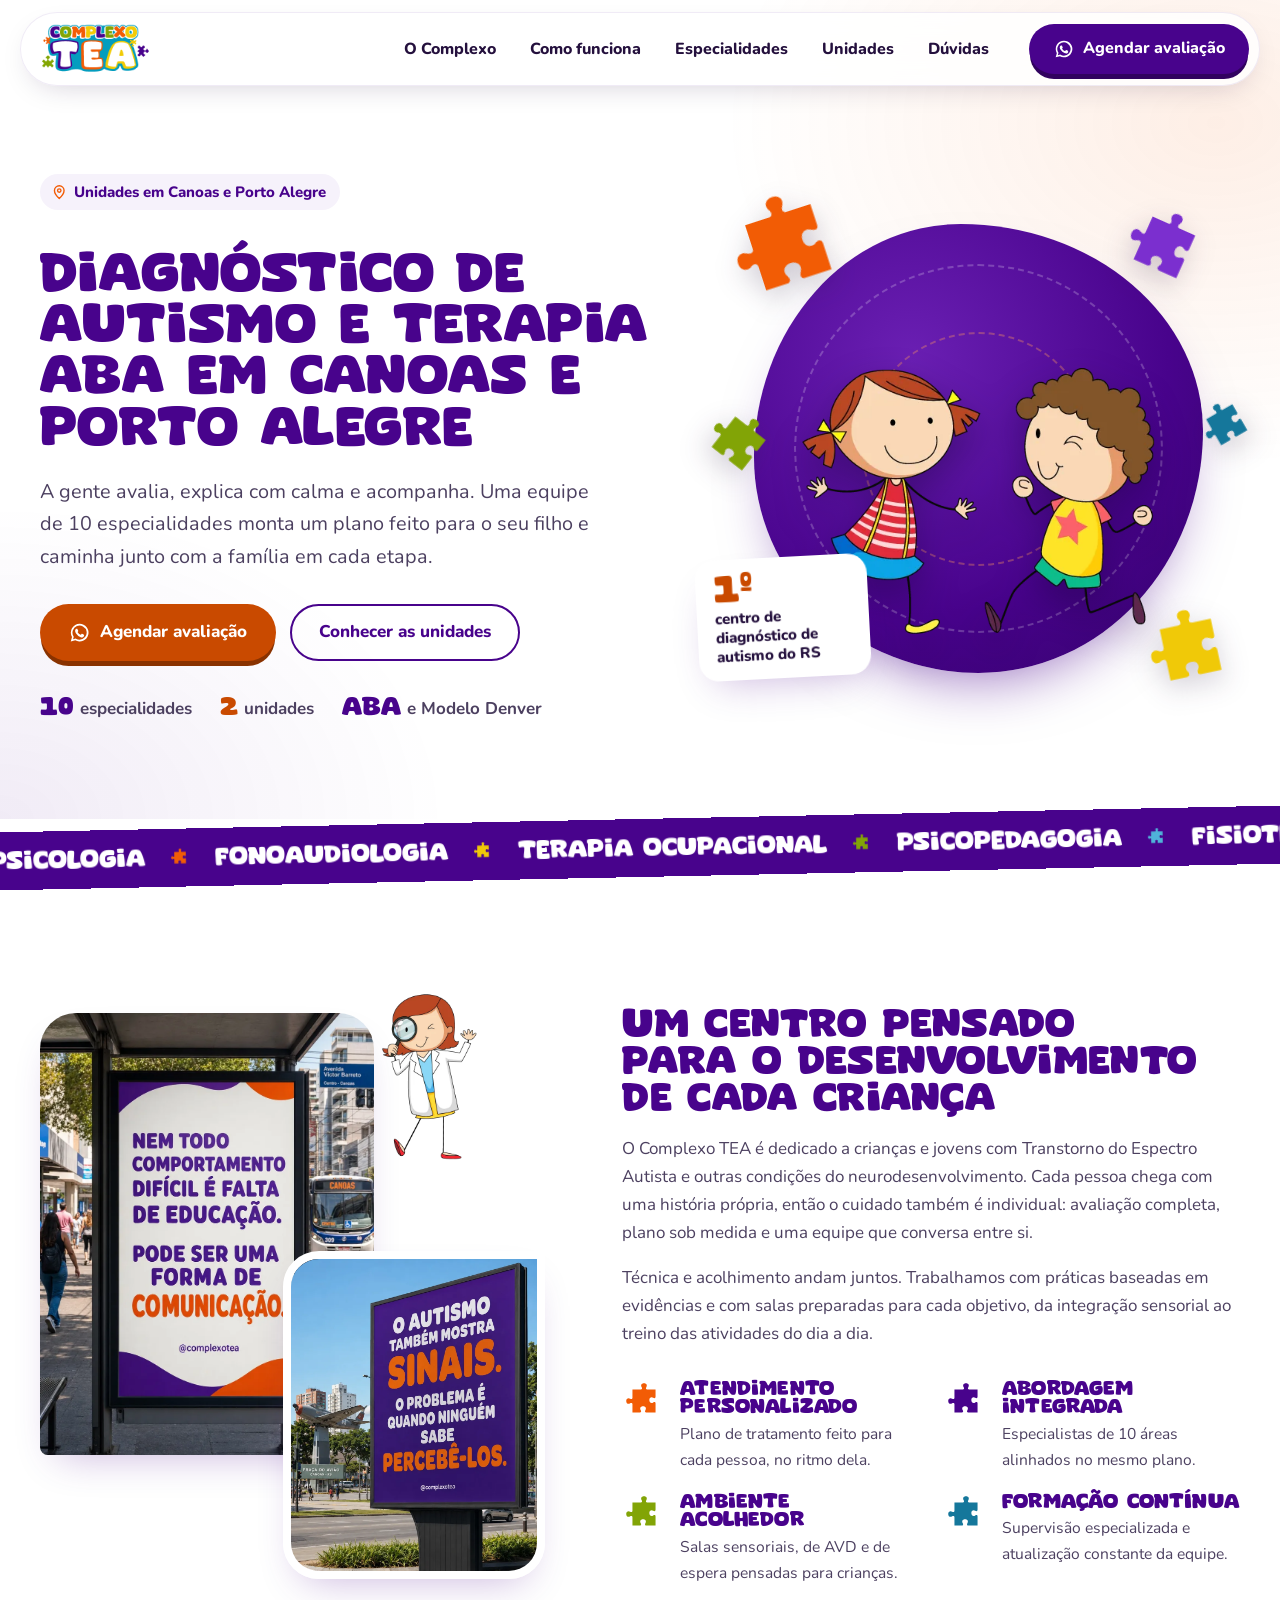
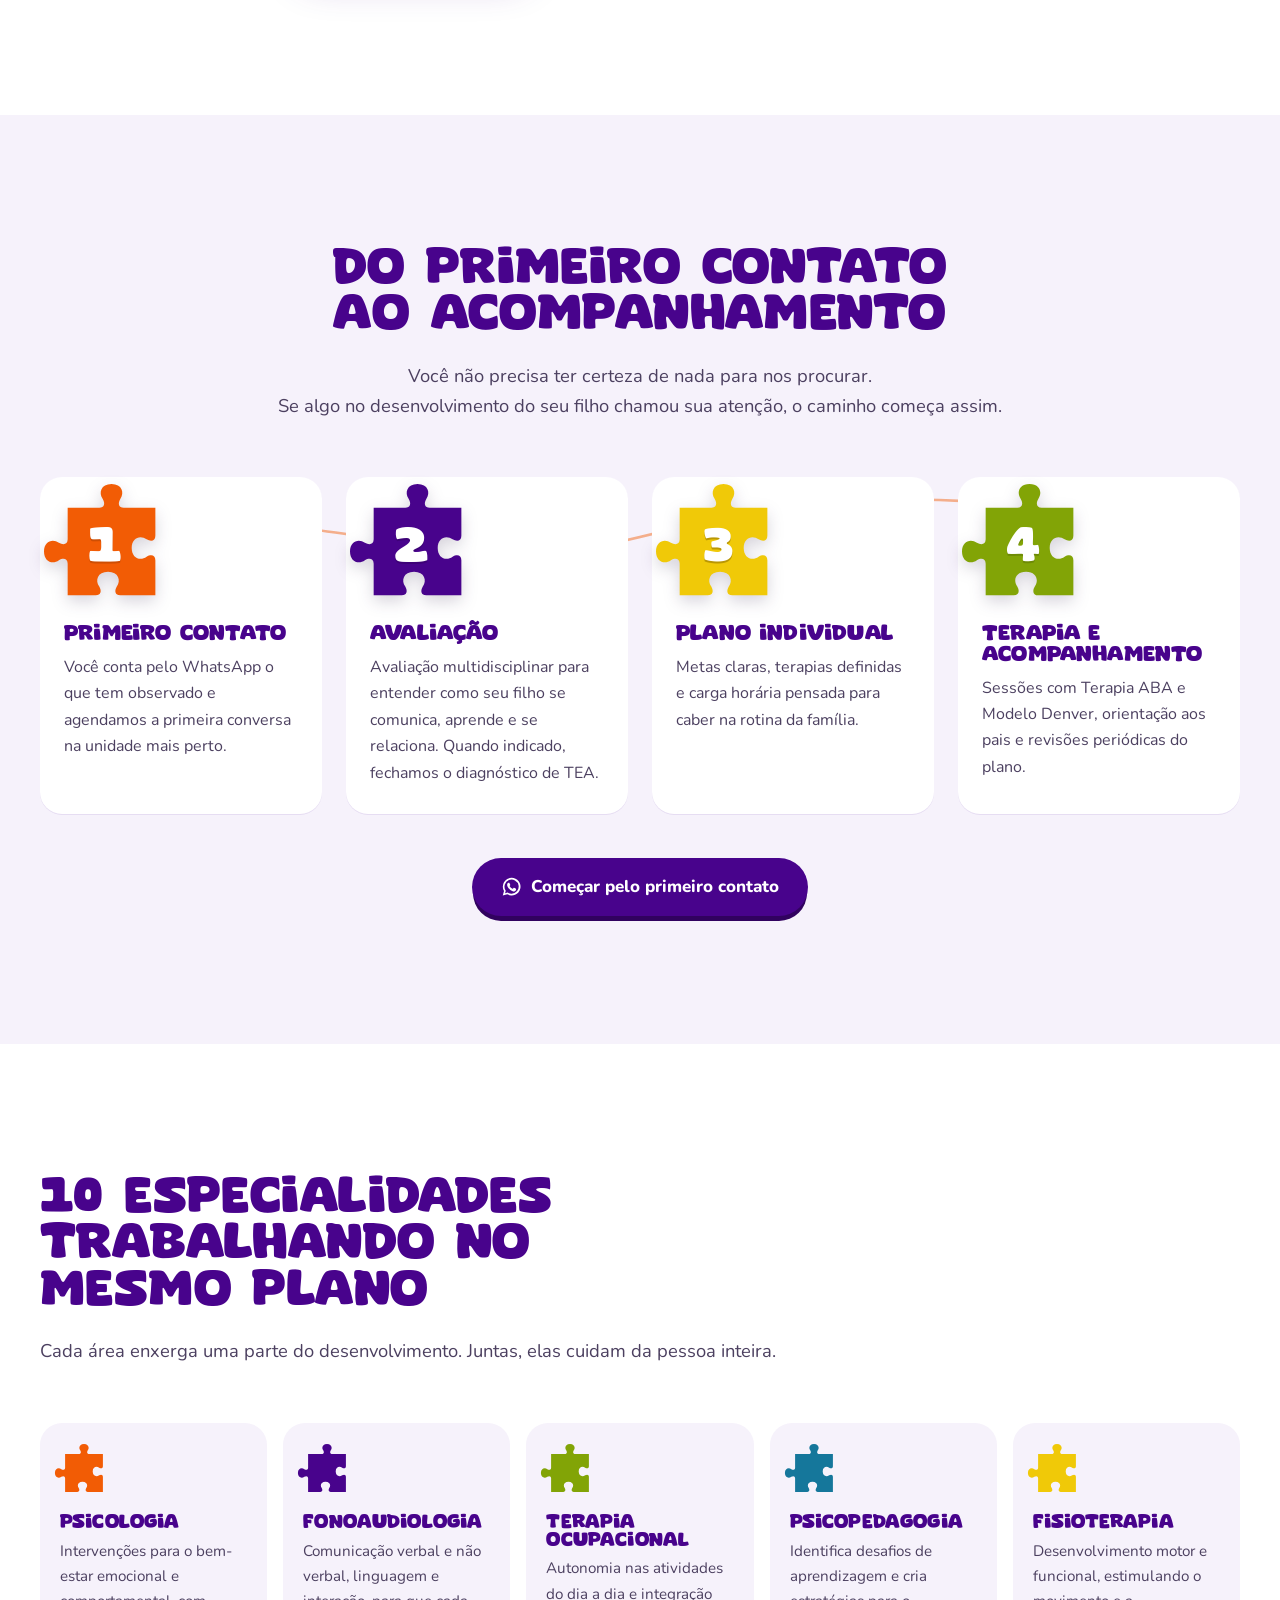
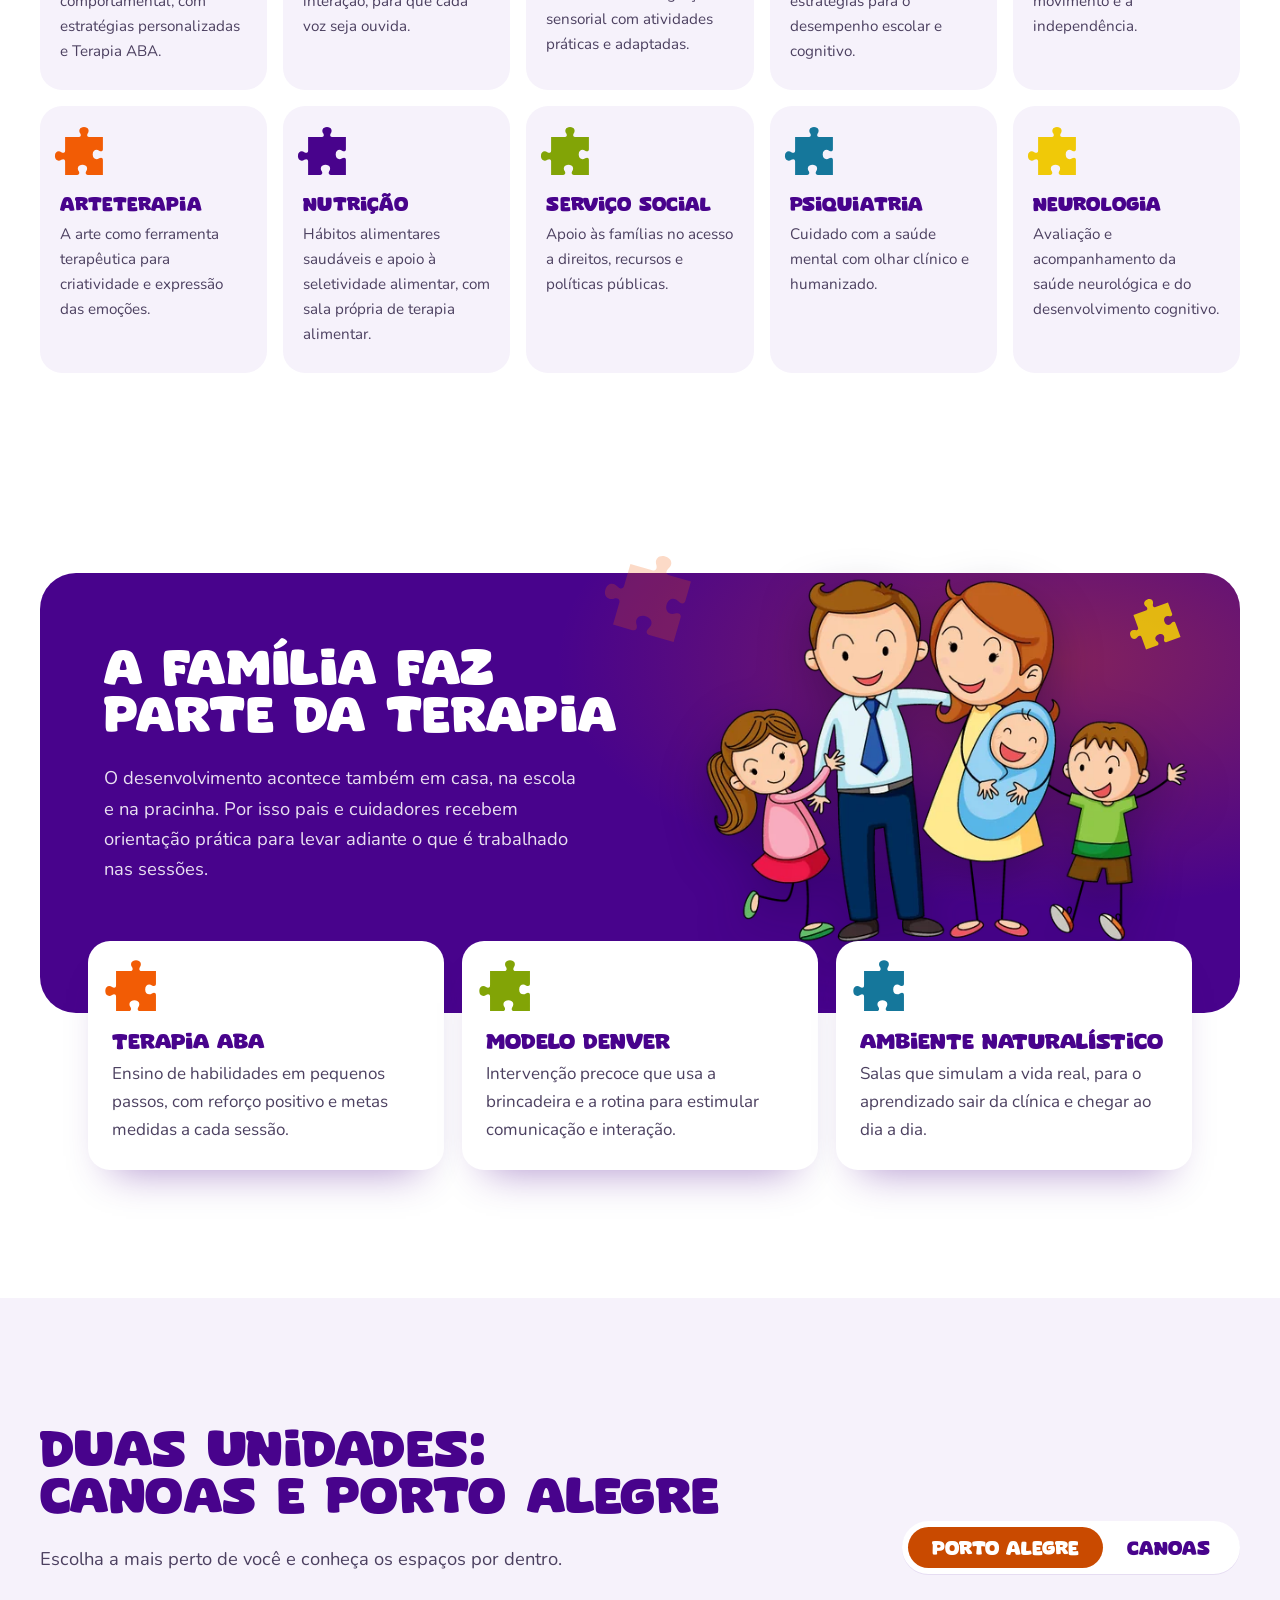
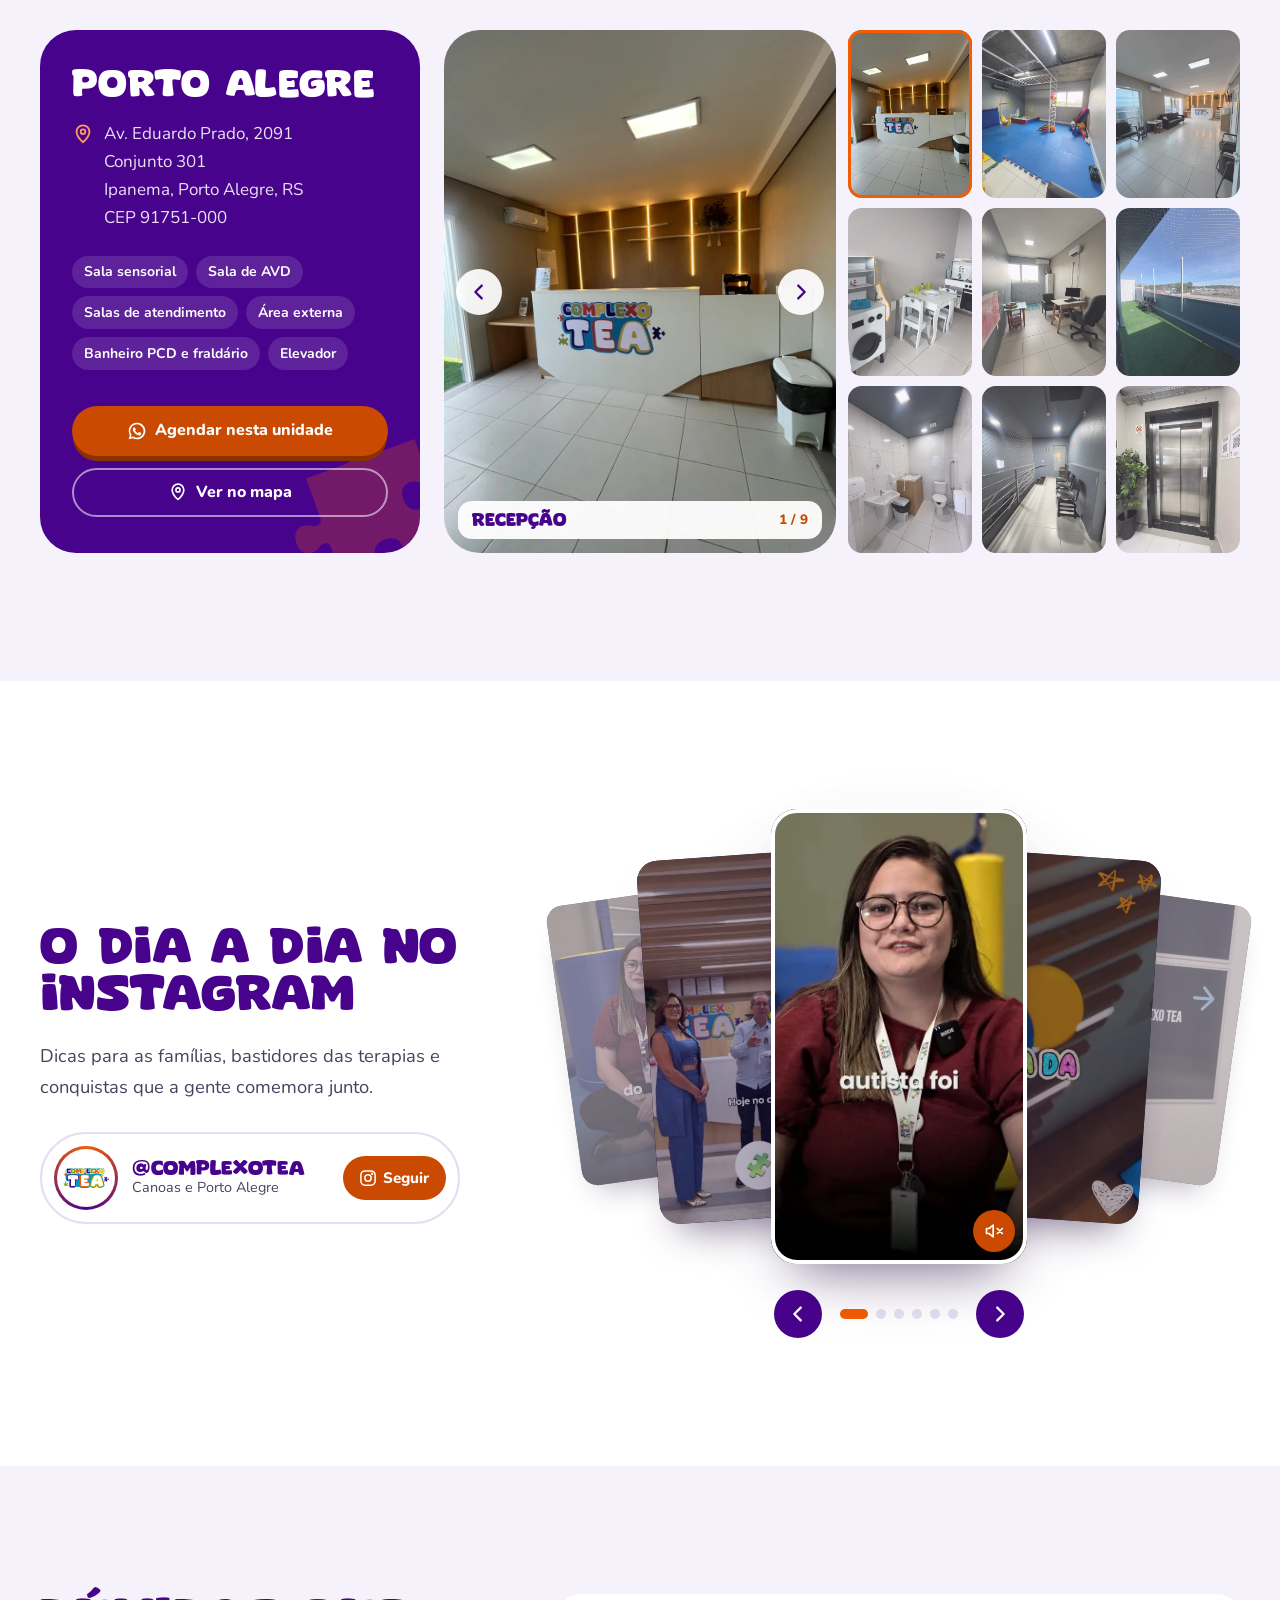
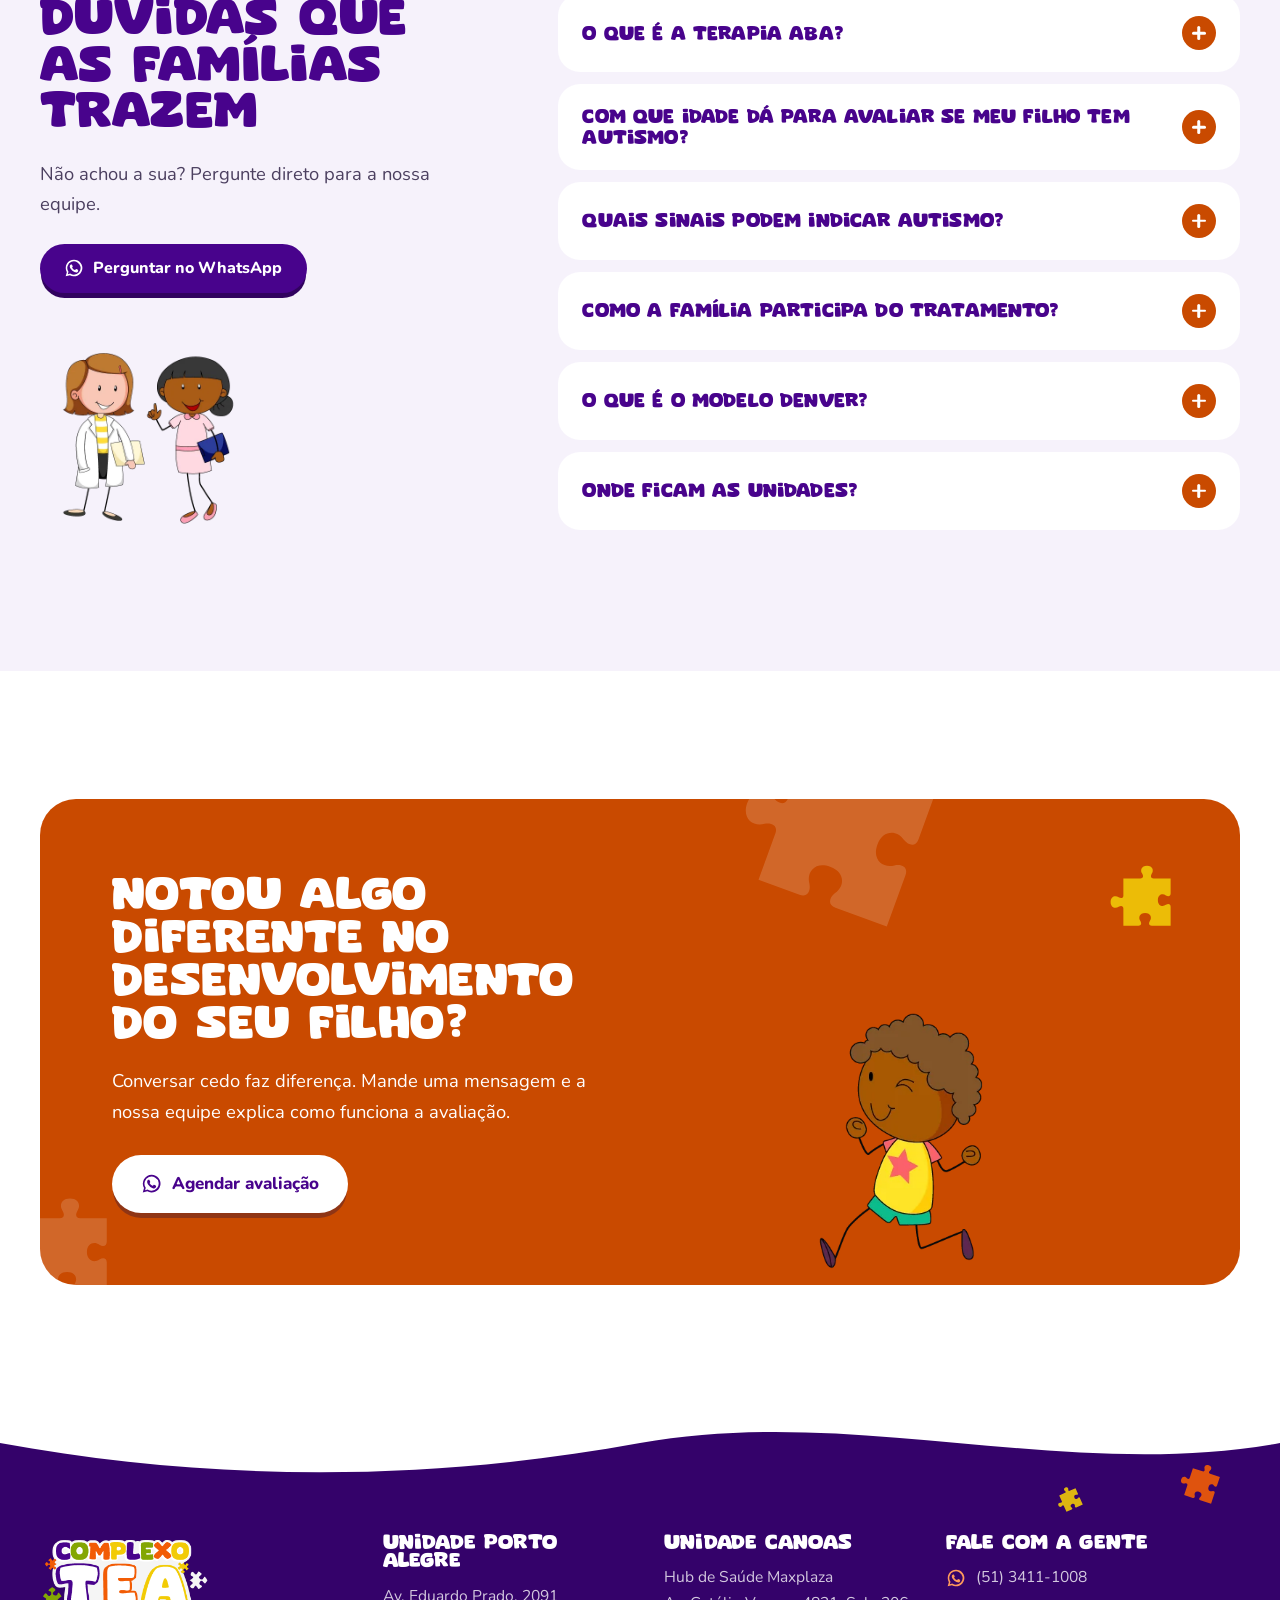
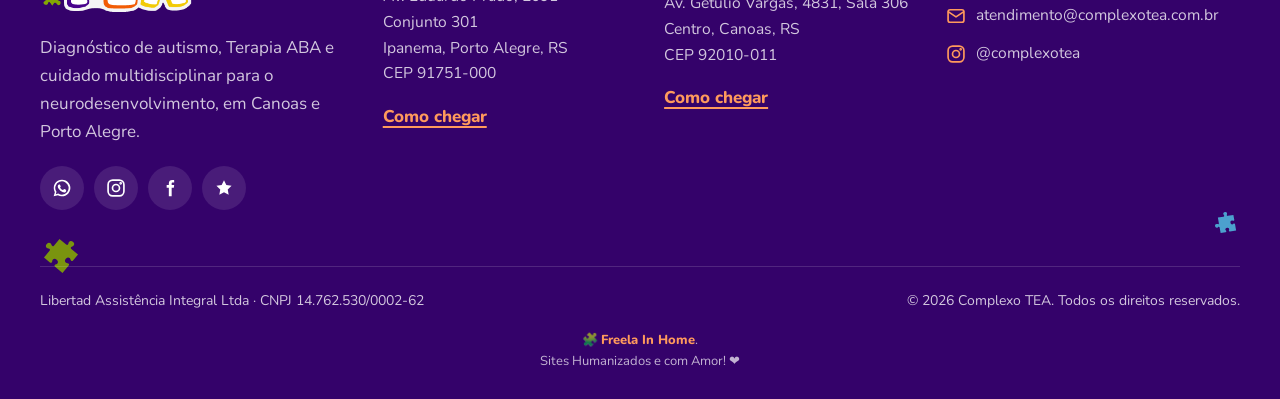
==== commit cea0fffe: "fix: ajustes finos da home pedidos pelo cliente - imagens da campanha (parada e outdoor em Canoas) n" ====
--- a/index.html
+++ b/index.html
@@ -139,12 +139,12 @@
     <section class="sec complexo" id="complexo" aria-labelledby="complexo-titulo">
       <div class="container complexo__grid">
         <figure class="complexo__fotos revela">
-          <img class="complexo__f1" src="assets/img/poa/sala-sensorial.webp" alt="Sala sensorial da unidade Porto Alegre, com tatame azul, balanço e escada de integração sensorial" width="900" height="1200" loading="lazy" />
-          <img class="complexo__f2" src="assets/img/poa/sala-de-avd.webp" alt="Sala de atividades de vida diária com cozinha e máquina de lavar de brinquedo" width="900" height="1200" loading="lazy" />
+          <img class="complexo__f1" src="assets/img/campanha/parada-canoas.webp" alt="Cartaz do Complexo TEA em parada de ônibus de Canoas: nem todo comportamento difícil é falta de educação, pode ser uma forma de comunicação" width="900" height="1200" loading="lazy" />
+          <img class="complexo__f2" src="assets/img/campanha/outdoor-canoas.webp" alt="Outdoor do Complexo TEA na Praça do Avião, em Canoas: o autismo também mostra sinais, o problema é quando ninguém sabe percebê-los" width="900" height="1200" loading="lazy" />
           <img class="complexo__ilus" src="assets/img/ilustra/prof3.webp" alt="" width="500" height="500" loading="lazy" />
         </figure>
         <div class="complexo__texto">
-          <h2 class="titulo revela" id="complexo-titulo">Um centro pensado para o desenvolvimento de cada criança</h2>
+          <h2 class="titulo revela" id="complexo-titulo">Um centro pensado <br class="br-desk" />para o desenvolvimento <br class="br-desk" />de cada criança</h2>
           <p class="revela">O Complexo TEA é dedicado a crianças e jovens com Transtorno do Espectro Autista e outras condições do neurodesenvolvimento. Cada pessoa chega com uma história própria, então o cuidado também é individual: avaliação completa, plano sob medida e uma equipe que conversa entre si.</p>
           <p class="revela">Técnica e acolhimento andam juntos. Trabalhamos com práticas baseadas em evidências e com salas preparadas para cada objetivo, da integração sensorial ao treino das atividades do dia a dia.</p>
           <ul class="diferenciais">
@@ -162,7 +162,7 @@
       <div class="container">
         <div class="cabeca cabeca--centro">
           <h2 class="titulo revela" id="passos-titulo">Do primeiro contato ao acompanhamento</h2>
-          <p class="cabeca__lede revela">Você não precisa ter certeza de nada para nos procurar. Se algo no desenvolvimento do seu filho chamou sua atenção, o caminho começa assim.</p>
+          <p class="cabeca__lede cabeca__lede--larga revela">Você não precisa ter certeza de nada para nos procurar. <br class="br-desk" />Se algo no desenvolvimento do seu filho chamou sua atenção, o caminho começa assim.</p>
         </div>
         <div class="trilha" data-trilha>
         <svg class="trilha__linha" viewBox="0 0 1000 120" preserveAspectRatio="none" aria-hidden="true"><path d="M20 60 C 180 0, 320 120, 500 60 S 820 0, 980 60" pathLength="1"/></svg>
@@ -200,7 +200,7 @@
       <div class="container">
         <div class="cabeca">
           <h2 class="titulo revela" id="esp-titulo">10 especialidades trabalhando no mesmo plano</h2>
-          <p class="cabeca__lede revela">Cada área enxerga uma parte do desenvolvimento. Juntas, elas cuidam da pessoa inteira.</p>
+          <p class="cabeca__lede cabeca__lede--larga revela">Cada área enxerga uma parte do desenvolvimento. Juntas, elas cuidam da pessoa inteira.</p>
         </div>
         <ul class="esp-grade">
           <li class="esp revela" data-cor="laranja"><svg class="esp__peca" aria-hidden="true"><use href="#peca"/></svg><h3>Psicologia</h3><p>Intervenções para o bem-estar emocional e comportamental, com estratégias personalizadas e Terapia ABA.</p></li>
@@ -242,7 +242,7 @@
       <div class="container">
         <div class="cabeca cabeca--linha">
           <div>
-            <h2 class="titulo revela" id="uni-titulo">Duas unidades: Canoas e Porto Alegre</h2>
+            <h2 class="titulo revela" id="uni-titulo">Duas unidades: <br class="br-desk" />Canoas e Porto Alegre</h2>
             <p class="cabeca__lede revela">Escolha a mais perto de você e conheça os espaços por dentro.</p>
           </div>
           <div class="abas revela" role="tablist" aria-label="Unidades" data-abas>
@@ -256,7 +256,7 @@
           <div class="unidade__info">
             <svg class="unidade__deco" aria-hidden="true"><use href="#peca"/></svg>
             <h3 class="unidade__nome">Porto Alegre</h3>
-            <p class="unidade__end"><svg aria-hidden="true"><use href="#ic-pin"/></svg><span>Av. Eduardo Prado, 2091, Conjunto 301<br />Ipanema, Porto Alegre, RS<br />CEP 91751-000</span></p>
+            <p class="unidade__end"><svg aria-hidden="true"><use href="#ic-pin"/></svg><span>Av. Eduardo Prado, 2091<br />Conjunto 301<br />Ipanema, Porto Alegre, RS<br />CEP 91751-000</span></p>
             <ul class="unidade__salas"><li>Sala sensorial</li><li>Sala de AVD</li><li>Salas de atendimento</li><li>Área externa</li><li>Banheiro PCD e fraldário</li><li>Elevador</li></ul>
             <div class="unidade__acoes">
               <a class="btn btn--laranja" href="https://wa.me/555134111008?text=Ol%C3%A1!%20Gostaria%20de%20agendar%20uma%20avalia%C3%A7%C3%A3o%20na%20unidade%20Porto%20Alegre." target="_blank" rel="noopener"><svg class="btn__ic" aria-hidden="true"><use href="#ic-whats"/></svg>Agendar nesta unidade</a>
@@ -405,12 +405,12 @@
       </div>
       <div class="rodape__col">
         <h2 class="rodape__tit">Unidade Porto Alegre</h2>
-        <p>Av. Eduardo Prado, 2091, Conjunto 301<br />Ipanema, Porto Alegre, RS<br />CEP 91751-000</p>
+        <p>Av. Eduardo Prado, 2091<br />Conjunto 301<br />Ipanema, Porto Alegre, RS<br />CEP 91751-000</p>
         <a class="rodape__link" href="https://www.google.com/maps/search/?api=1&amp;query=Complexo+TEA+Av.+Eduardo+Prado+2091+Porto+Alegre" target="_blank" rel="noopener">Como chegar</a>
       </div>
       <div class="rodape__col">
         <h2 class="rodape__tit">Unidade Canoas</h2>
-        <p>Hub de Saúde Maxplaza<br />Av. Getúlio Vargas, 4831, Sala 306<br />Centro, Canoas, RS · CEP 92010-011</p>
+        <p>Hub de Saúde Maxplaza<br />Av. Getúlio Vargas, 4831, Sala 306<br />Centro, Canoas, RS<br />CEP 92010-011</p>
         <a class="rodape__link" href="https://www.google.com/maps/search/?api=1&amp;query=Complexo+TEA+Av.+Get%C3%BAlio+Vargas+4831+Canoas" target="_blank" rel="noopener">Como chegar</a>
       </div>
       <div class="rodape__col">
@@ -423,7 +423,7 @@
     <div class="container rodape__base">
       <p>Libertad Assistência Integral Ltda · CNPJ 14.762.530/0002-62</p>
       <p>© <span data-ano>2026</span> Complexo TEA. Todos os direitos reservados.</p>
-      <p>Site por <a href="https://freelainhome.com.br" target="_blank" rel="noopener">Freela In Home</a></p>
+      <p class="rodape__credito">🧩 <a href="https://www.freelainhome.com.br/" target="_blank" rel="noopener">Freela In Home</a>.<br>Sites Humanizados e com Amor! ❤️</p>
     </div>
   </footer>
 
--- a/assets/css/main.css
+++ b/assets/css/main.css
@@ -118,6 +118,10 @@
 .cabeca--linha .titulo { max-width: 26ch; }
 .cabeca--linha { display: flex; justify-content: space-between; align-items: flex-end; gap: 24px; flex-wrap: wrap; }
 .cabeca__lede { font-size: 1.15rem; max-width: 52ch; margin-bottom: 0; }
+.cabeca__lede--larga { max-width: none; }
+/* quebras de linha definidas pelo cliente valem só no desktop */
+.titulo:has(.br-desk) { max-width: none; }
+@media (max-width: 900px) { .br-desk { display: none; } }
 
 /* ================================ NAV ================================ */
 .nav { position: fixed; inset: 12px 0 auto; z-index: 100; pointer-events: none; }
@@ -304,6 +308,8 @@
 .js .revela.is-visivel { opacity: 1; transform: none; }
 
 /* ================================ O COMPLEXO ================================ */
+/* "para o desenvolvimento" precisa caber numa linha na coluna de texto */
+.complexo .titulo { font-size: clamp(1.7rem, 1rem + 1.5vw, 2.05rem); }
 .complexo__grid { display: grid; grid-template-columns: .9fr 1.1fr; gap: clamp(40px, 6vw, 88px); align-items: center; }
 .complexo__fotos { position: relative; margin: 0; aspect-ratio: 1 / 1.12; }
 .complexo__fotos img { position: absolute; object-fit: cover; box-shadow: var(--sombra); }
@@ -338,7 +344,7 @@
   font: 400 2.6rem/1 var(--f-display); color: #fff;
   text-shadow: 0 2px 0 rgba(0, 0, 0, .15);
 }
-.etapa[data-cor="amarelo"] .etapa__num b { color: var(--tinta); text-shadow: none; }
+.etapa[data-cor="amarelo"] .etapa__num b { text-shadow: 0 2px 0 rgba(120, 90, 0, .45); }
 .etapa h3 { font-size: 1.15rem; margin-bottom: 10px; }
 .etapa p { margin: 0; font-size: 1rem; }
 .passos__cta { text-align: center; margin-top: 44px; }
@@ -552,11 +558,11 @@
 .rodape { position: relative; background: var(--roxo-esc); color: rgba(255, 255, 255, .78); padding: 90px 0 0; overflow: hidden; }
 .rodape__onda { position: absolute; top: -1px; left: 0; width: 100%; height: 70px; fill: #fff; }
 .rpeca { position: absolute; width: var(--s); height: var(--s); opacity: .9; animation: flutua 8s ease-in-out infinite; }
-.rpeca--1 { --s: 54px; fill: var(--laranja); right: 6%; top: 110px; transform: rotate(18deg); }
+.rpeca--1 { --s: 54px; fill: var(--laranja); right: 4%; top: 46px; transform: rotate(18deg); }
 .rpeca--2 { --s: 34px; fill: var(--p-amarelo); right: 15%; top: 70px; transform: rotate(-24deg); animation-delay: -2s; }
 .rpeca--3 { --s: 46px; fill: var(--p-verde); left: 3%; bottom: 120px; transform: rotate(40deg); animation-delay: -4s; }
 .rpeca--4 { --s: 30px; fill: #4FB3D9; right: 3%; bottom: 160px; transform: rotate(-10deg); animation-delay: -6s; }
-.rodape__grid { position: relative; display: grid; grid-template-columns: 1.3fr 1fr 1fr 1fr; gap: 40px; padding: 30px 0 56px; }
+.rodape__grid { position: relative; display: grid; grid-template-columns: 1.25fr 1fr 1fr 1.2fr; gap: 36px; padding: 30px 0 56px; }
 .rodape__marca img { width: 170px; margin-bottom: 16px; }
 .rodape__marca p { max-width: 34ch; }
 .rodape__redes { display: flex; gap: 10px; margin-top: 20px; }
@@ -566,12 +572,16 @@
 .rodape__tit { font-size: 1.05rem; color: #fff; margin-bottom: 14px; }
 .rodape__col p { font-size: .975rem; }
 .rodape__link { color: var(--laranja-claro); font-weight: 800; text-decoration-thickness: 2px; text-underline-offset: 4px; }
-.rodape__contato { display: flex; align-items: center; gap: 10px; text-decoration: none; margin-bottom: 12px; font-size: .975rem; transition: color .25s; word-break: break-word; }
+.rodape__contato { display: flex; align-items: center; gap: 10px; text-decoration: none; margin-bottom: 12px; font-size: .975rem; transition: color .25s; white-space: nowrap; }
 .rodape__contato:hover { color: #fff; }
 .rodape__contato svg { width: 20px; height: 20px; flex: none; color: var(--laranja-claro); }
 .rodape__base { position: relative; display: flex; flex-wrap: wrap; justify-content: space-between; gap: 8px 24px; padding: 22px 0 28px; border-top: 1px solid rgba(255, 255, 255, .14); font-size: .875rem; }
 .rodape__base p { margin: 0; }
 .rodape__base a { color: #fff; }
+/* assinatura da Freela In Home, linha própria no fim do rodapé (igual ao HD360) */
+.rodape__credito { flex-basis: 100%; text-align: center; margin-top: 10px !important; font-size: .8125rem; line-height: 1.6; color: rgba(255, 255, 255, .7); }
+.rodape__credito a { color: var(--laranja-claro); font-weight: 800; text-decoration: none; }
+.rodape__credito a:hover { color: #fff; text-decoration: underline; }
 
 /* WhatsApp flutuante */
 .wa-flutuante {
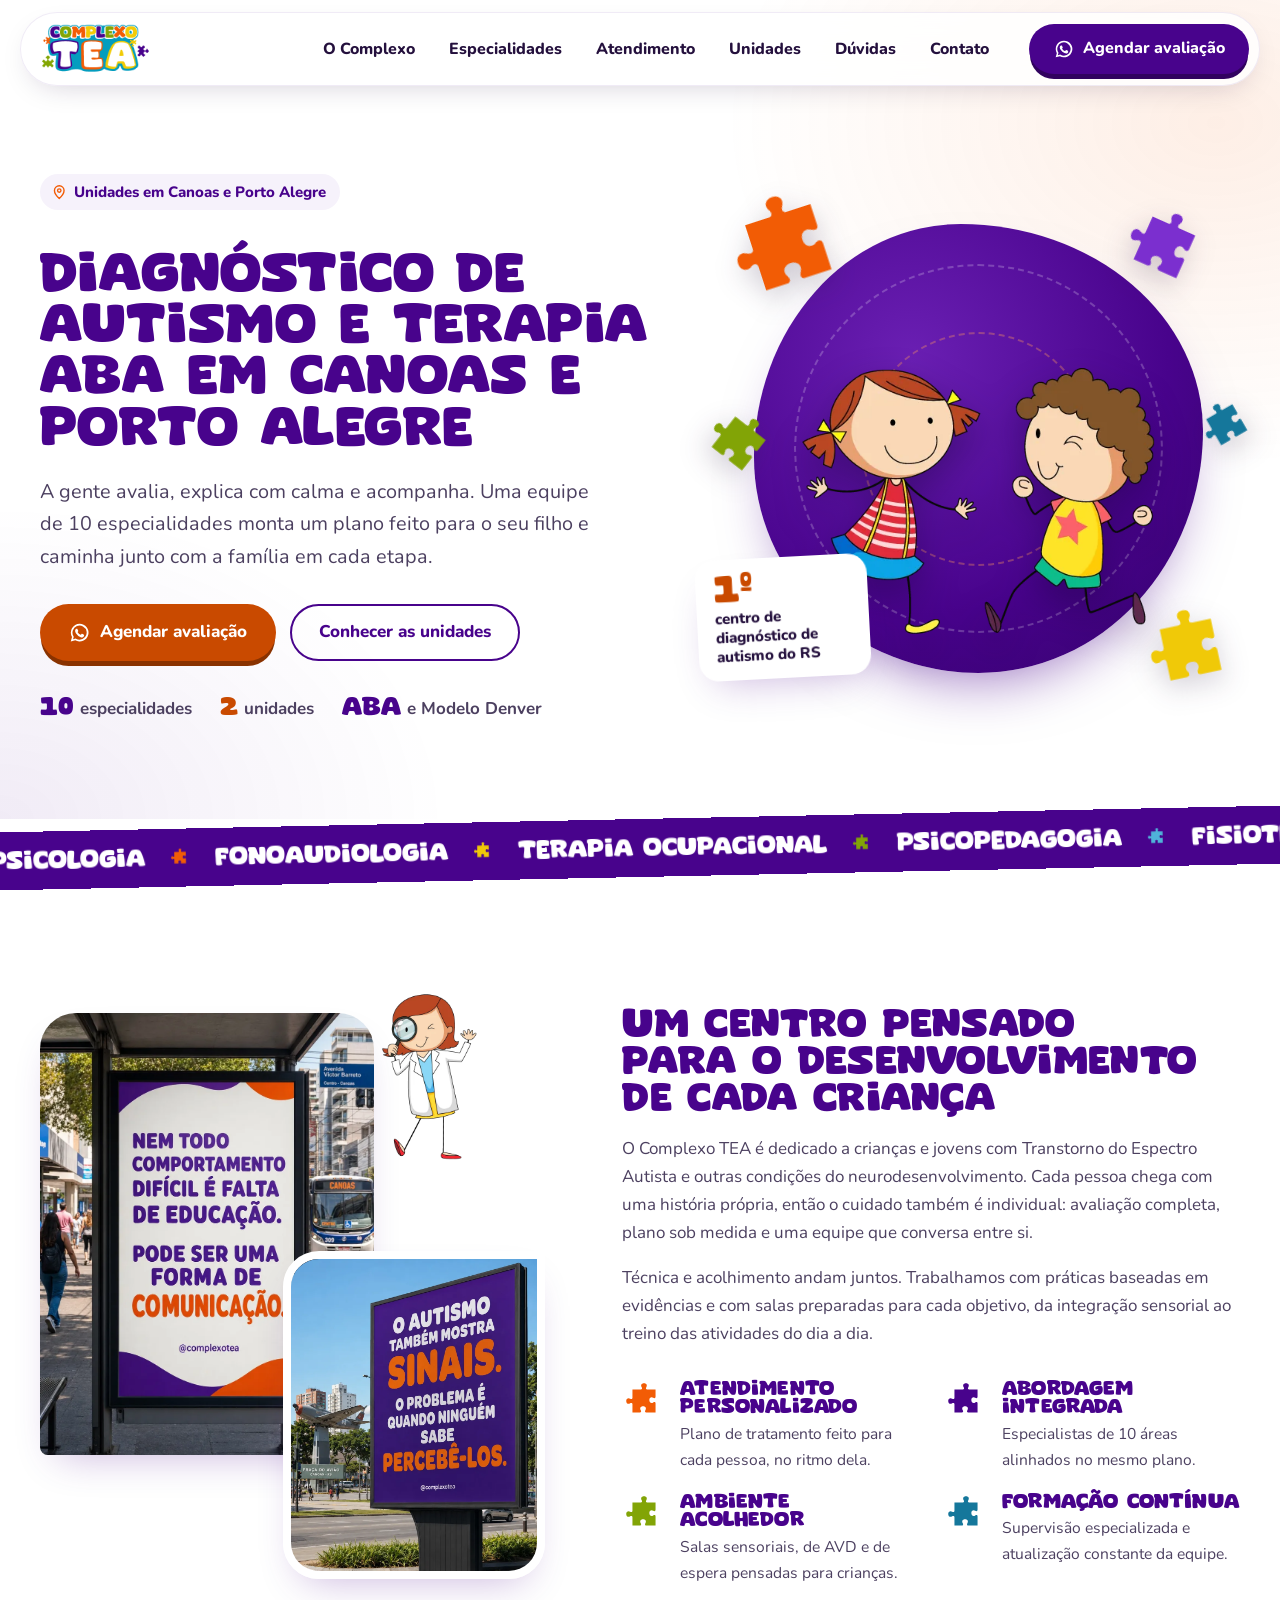
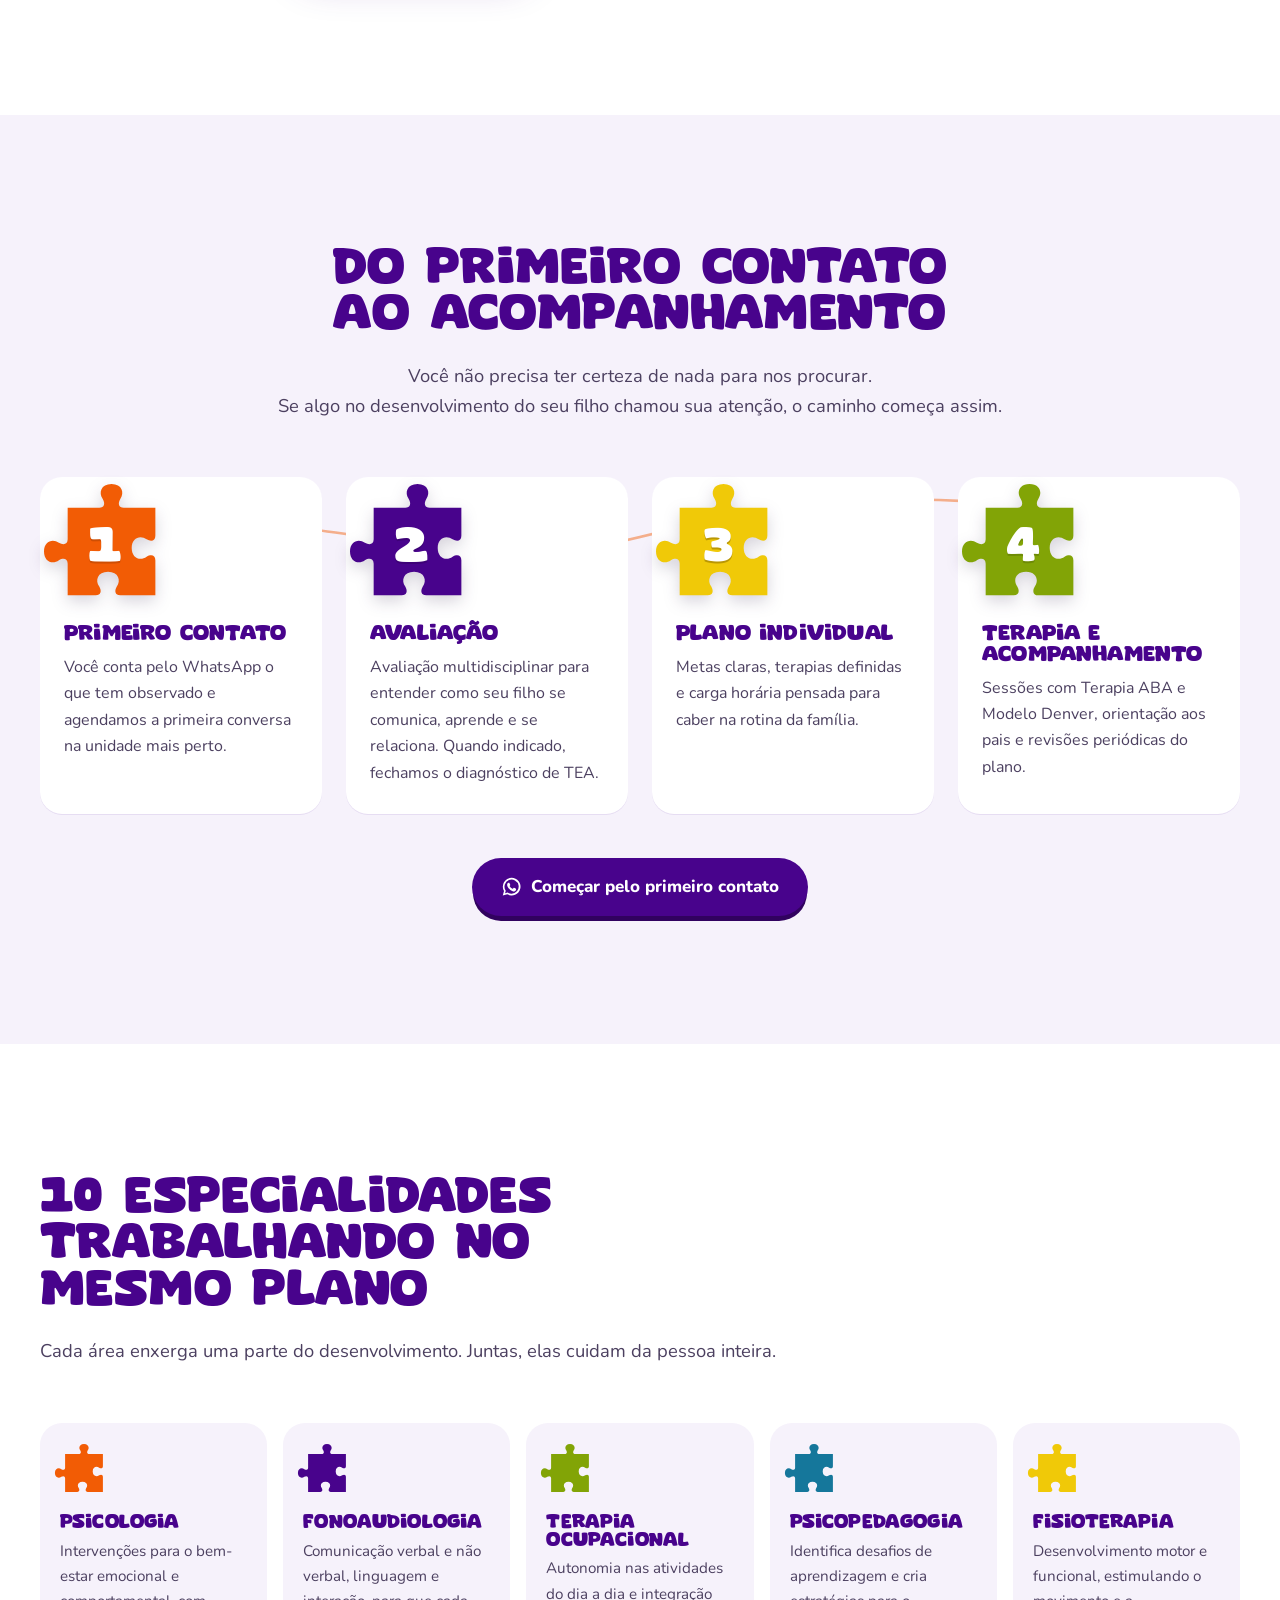
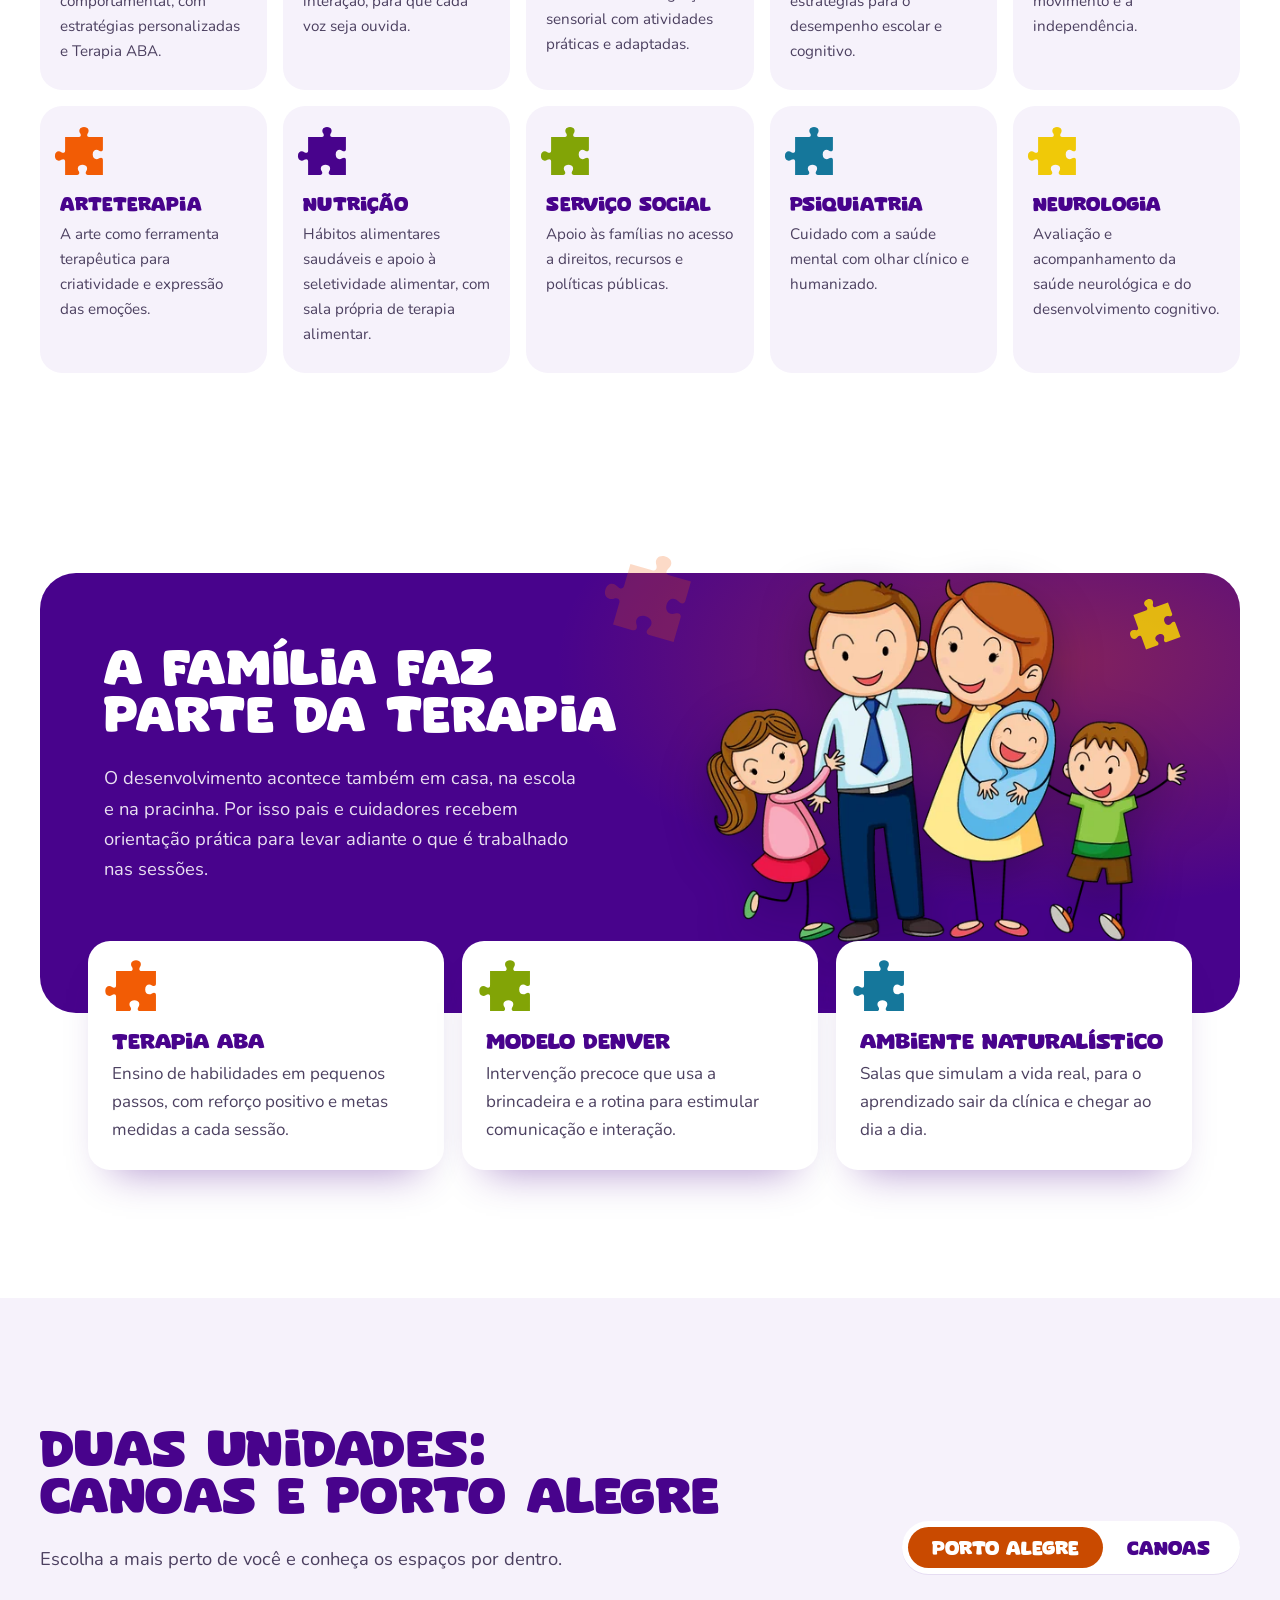
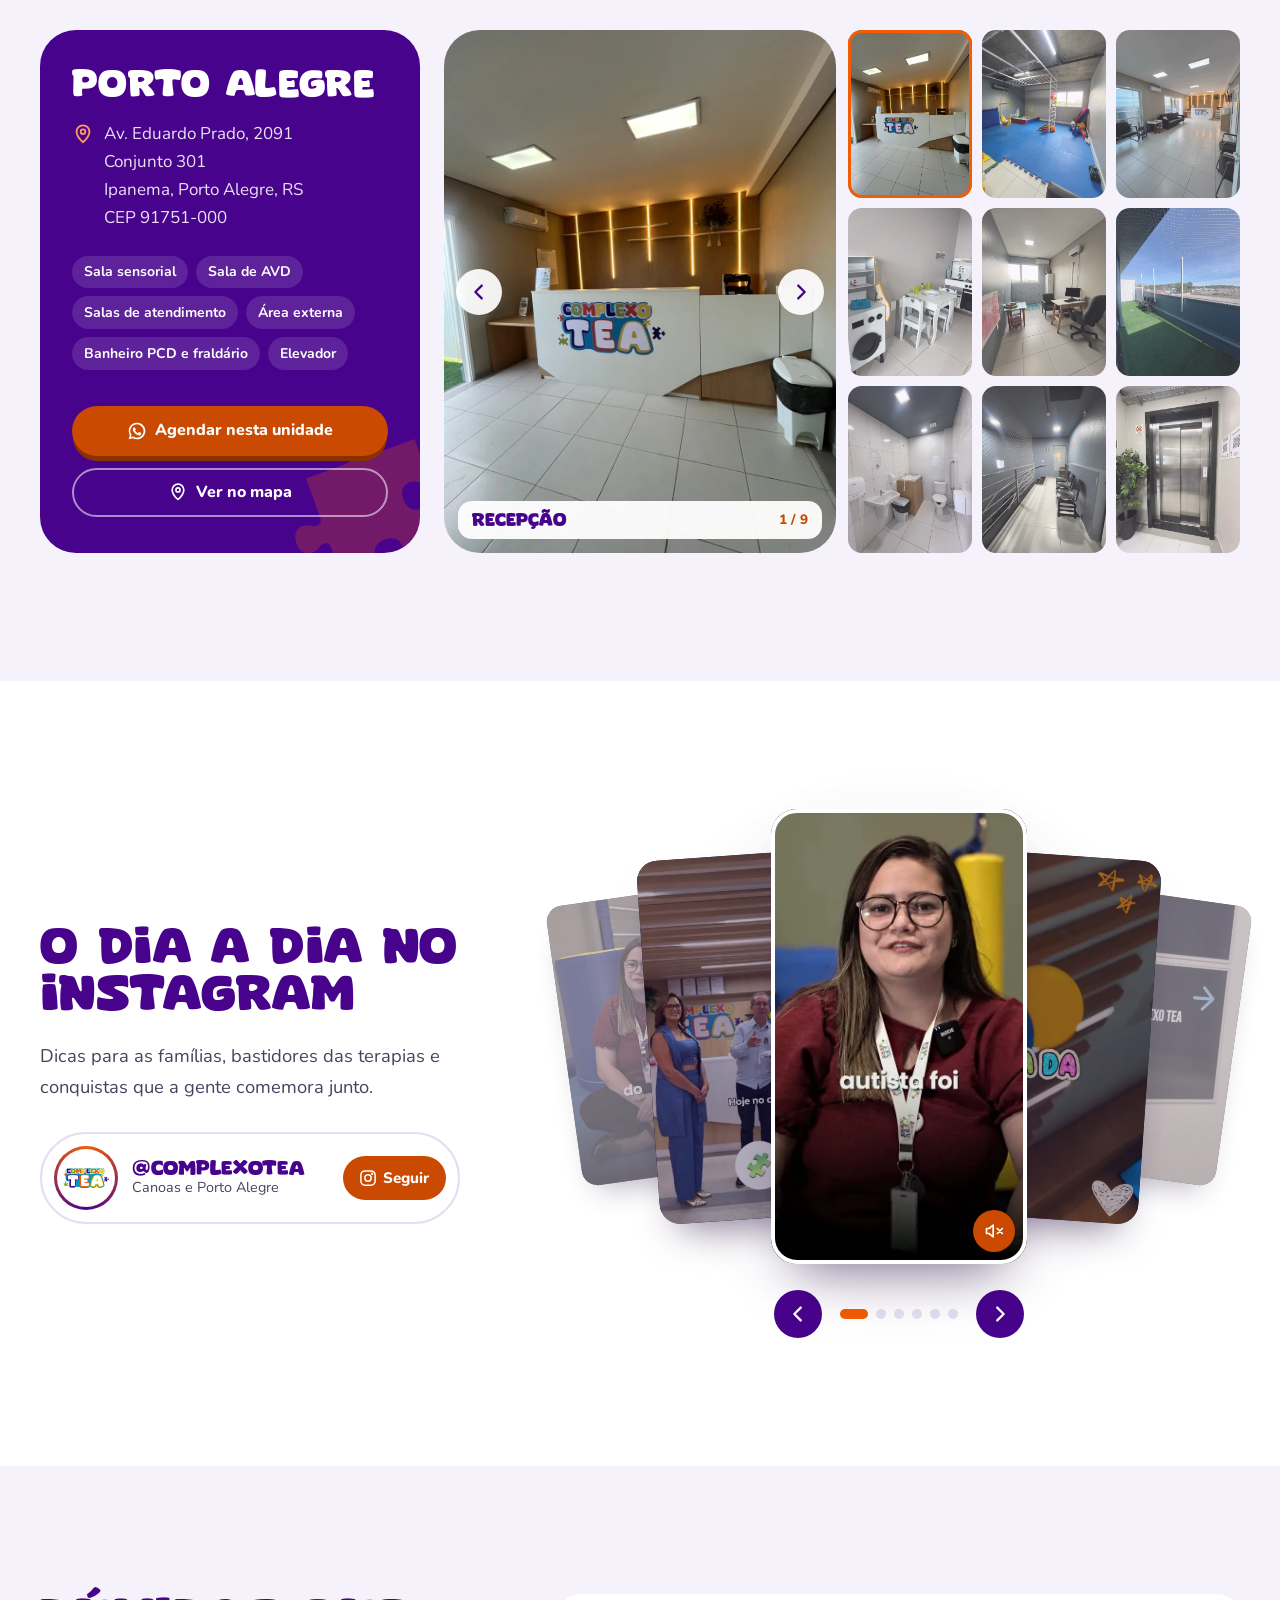
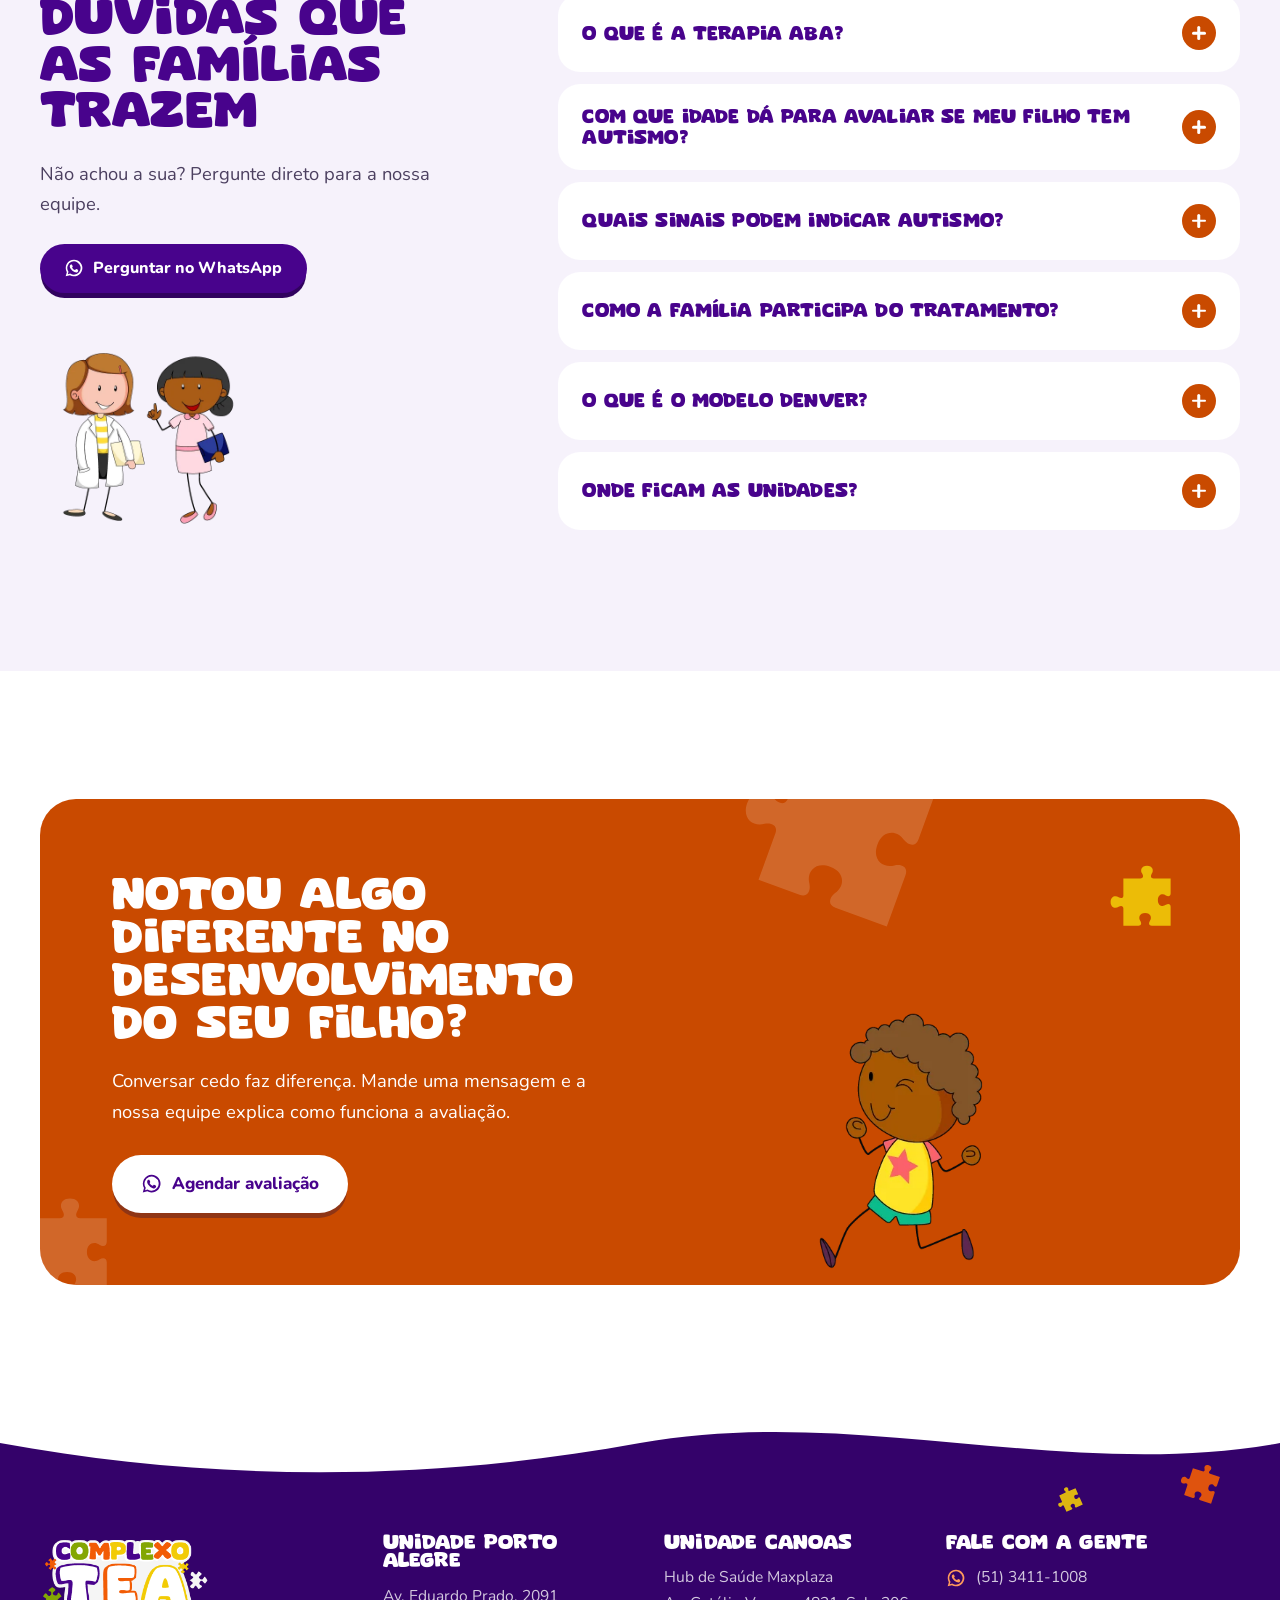
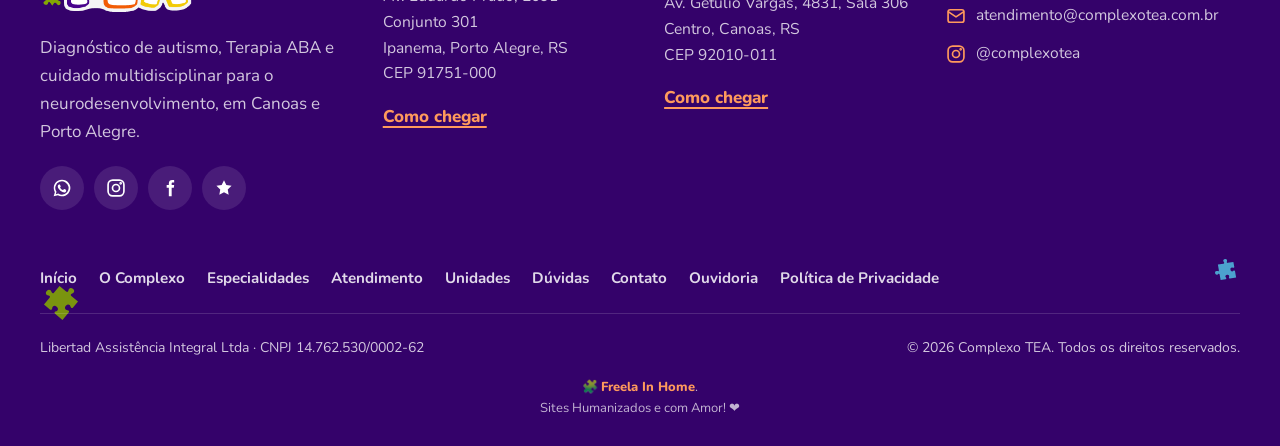
==== commit 8635f9d2: "feat: páginas internas do site O Complexo, Especialidades, Atendimento, Unidades, Dúvidas, Contato, " ====
--- a/index.html
+++ b/index.html
@@ -28,8 +28,9 @@
   <link rel="preload" as="font" type="font/woff2" href="assets/fonts/super-comic.woff2" crossorigin />
   <link rel="stylesheet" href="assets/css/main.css" />
 </head>
-<body>
-
+<body data-pagina="inicio">
+
+  <!-- PARTIAL:topo -->
   <!-- Sprite: peça de quebra-cabeça da marca + ícones -->
   <svg width="0" height="0" style="position:absolute" aria-hidden="true" focusable="false">
     <symbol id="peca" viewBox="0 0 24 24"><path d="M5.7 5.7 L10.24 5.7 C10.99 5.7 11.12 5.07 10.74 4.44 C10.11 3.56 10.49 2.3 12 2.3 C13.51 2.3 13.89 3.56 13.26 4.44 C12.88 5.07 13.01 5.7 13.76 5.7 L18.3 5.7 L18.3 9.73 C18.3 10.49 17.67 10.61 17.04 10.24 C16.16 9.61 14.9 9.98 14.9 11.5 C14.9 13.01 16.16 13.39 17.04 12.76 C17.67 12.38 18.3 12.5 18.3 13.26 L18.3 18.3 L13.26 18.3 C12.5 18.3 12.38 17.67 12.76 17.04 C13.39 16.16 13.01 14.9 11.5 14.9 C9.98 14.9 9.61 16.16 10.24 17.04 C10.61 17.67 10.49 18.3 9.73 18.3 L5.7 18.3 L5.7 13.76 C5.7 13.01 5.07 12.88 4.44 13.26 C3.56 13.89 2.3 13.51 2.3 12 C2.3 10.49 3.56 10.11 4.44 10.74 C5.07 11.12 5.7 10.99 5.7 10.24 L5.7 5.7Z"/></symbol>
@@ -44,6 +45,10 @@
     <symbol id="ic-play" viewBox="0 0 24 24"><path fill="currentColor" d="M8 5.5v13a1 1 0 0 0 1.5.9l10.2-6.5a1 1 0 0 0 0-1.8L9.5 4.6A1 1 0 0 0 8 5.5z"/></symbol>
     <symbol id="ic-som" viewBox="0 0 24 24"><g fill="none" stroke="currentColor" stroke-width="2" stroke-linecap="round" stroke-linejoin="round"><path d="M11 5 6 9H3v6h3l5 4z"/><path d="M15.5 8.5a5 5 0 0 1 0 7M18.5 5.5a9 9 0 0 1 0 13"/></g></symbol>
     <symbol id="ic-mudo" viewBox="0 0 24 24"><g fill="none" stroke="currentColor" stroke-width="2" stroke-linecap="round" stroke-linejoin="round"><path d="M11 5 6 9H3v6h3l5 4z"/><path d="m22 9-6 6M16 9l6 6"/></g></symbol>
+    <symbol id="ic-check" viewBox="0 0 24 24"><path fill="none" stroke="currentColor" stroke-width="2.5" stroke-linecap="round" stroke-linejoin="round" d="m5 12.5 4.5 4.5L19 7.5"/></symbol>
+    <symbol id="ic-escudo" viewBox="0 0 24 24"><g fill="none" stroke="currentColor" stroke-width="2" stroke-linecap="round" stroke-linejoin="round"><path d="M12 22s8-4 8-10V5l-8-3-8 3v7c0 6 8 10 8 10z"/><path d="m9 12 2 2 4-4"/></g></symbol>
+    <symbol id="ic-chat" viewBox="0 0 24 24"><path fill="none" stroke="currentColor" stroke-width="2" stroke-linecap="round" stroke-linejoin="round" d="M21 15a2 2 0 0 1-2 2H7l-4 4V5a2 2 0 0 1 2-2h14a2 2 0 0 1 2 2z"/></symbol>
+    <symbol id="ic-olho" viewBox="0 0 24 24"><g fill="none" stroke="currentColor" stroke-width="2" stroke-linecap="round" stroke-linejoin="round"><path d="M2 12s3.6-7 10-7 10 7 10 7-3.6 7-10 7S2 12 2 12z"/><circle cx="12" cy="12" r="3"/></g></symbol>
   </svg>
 
   <a class="skip" href="#conteudo">Pular para o conteúdo</a>
@@ -51,18 +56,19 @@
   <!-- ============================ NAV ============================ -->
   <header class="nav" data-nav>
     <div class="nav__bar">
-      <a class="nav__brand" href="index.html" aria-label="Complexo TEA, início">
+      <a class="nav__brand" href="./" aria-label="Complexo TEA, início">
         <img src="assets/img/marca/logo-site.png" alt="Complexo TEA" width="132" height="66" />
       </a>
       <nav class="nav__links" aria-label="Navegação principal" data-nav-links>
         <span class="nav__blob" aria-hidden="true" data-nav-blob></span>
-        <a class="nav__link" href="#complexo" data-cor="laranja">O Complexo</a>
-        <a class="nav__link" href="#como-funciona" data-cor="roxo">Como funciona</a>
-        <a class="nav__link" href="#especialidades" data-cor="verde">Especialidades</a>
-        <a class="nav__link" href="#unidades" data-cor="azul">Unidades</a>
-        <a class="nav__link" href="#duvidas" data-cor="amarelo">Dúvidas</a>
+        <a class="nav__link" href="o-complexo/" data-pagina="o-complexo">O Complexo</a>
+        <a class="nav__link" href="especialidades/" data-pagina="especialidades">Especialidades</a>
+        <a class="nav__link" href="atendimento/" data-pagina="atendimento">Atendimento</a>
+        <a class="nav__link" href="unidades/" data-pagina="unidades">Unidades</a>
+        <a class="nav__link" href="duvidas/" data-pagina="duvidas">Dúvidas</a>
+        <a class="nav__link" href="contato/" data-pagina="contato">Contato</a>
       </nav>
-      <a class="btn btn--roxo nav__cta" href="https://wa.me/555134111008?text=Ol%C3%A1!%20Vim%20pelo%20site%20do%20Complexo%20TEA%20e%20gostaria%20de%20agendar%20uma%20avalia%C3%A7%C3%A3o." target="_blank" rel="noopener" data-wa><svg class="btn__ic" aria-hidden="true"><use href="#ic-whats"/></svg>Agendar avaliação</a>
+      <a class="btn btn--roxo nav__cta" href="https://wa.me/555134111008?text=Ol%C3%A1!%20Vim%20pelo%20site%20do%20Complexo%20TEA%20e%20gostaria%20de%20agendar%20uma%20avalia%C3%A7%C3%A3o." target="_blank" rel="noopener"><svg class="btn__ic" aria-hidden="true"><use href="#ic-whats"/></svg>Agendar avaliação</a>
       <button class="nav__burger" type="button" aria-label="Abrir menu" aria-expanded="false" aria-controls="menu-mobile" data-burger>
         <span></span><span></span><span></span>
       </button>
@@ -77,18 +83,21 @@
       <svg class="menu__peca menu__peca--3"><use href="#peca"/></svg>
     </div>
     <nav class="menu__links" aria-label="Menu">
-      <a class="menu__link" href="#complexo" style="--i:0" data-cor="laranja">O Complexo</a>
-      <a class="menu__link" href="#como-funciona" style="--i:1" data-cor="roxo">Como funciona</a>
-      <a class="menu__link" href="#especialidades" style="--i:2" data-cor="verde">Especialidades</a>
-      <a class="menu__link" href="#unidades" style="--i:3" data-cor="azul">Unidades</a>
-      <a class="menu__link" href="#duvidas" style="--i:4" data-cor="amarelo">Dúvidas</a>
+      <a class="menu__link is-ativo" aria-current="page" href="./" style="--i:0" data-cor="roxo" data-pagina="inicio">Início</a>
+      <a class="menu__link" href="o-complexo/" style="--i:1" data-cor="laranja" data-pagina="o-complexo">O Complexo</a>
+      <a class="menu__link" href="especialidades/" style="--i:2" data-cor="verde" data-pagina="especialidades">Especialidades</a>
+      <a class="menu__link" href="atendimento/" style="--i:3" data-cor="azul" data-pagina="atendimento">Atendimento</a>
+      <a class="menu__link" href="unidades/" style="--i:4" data-cor="amarelo" data-pagina="unidades">Unidades</a>
+      <a class="menu__link" href="duvidas/" style="--i:5" data-cor="laranja" data-pagina="duvidas">Dúvidas</a>
+      <a class="menu__link" href="contato/" style="--i:6" data-cor="verde" data-pagina="contato">Contato</a>
     </nav>
-    <div class="menu__foot" style="--i:5">
+    <div class="menu__foot" style="--i:7">
       <a class="btn btn--laranja btn--full" href="https://wa.me/555134111008?text=Ol%C3%A1!%20Vim%20pelo%20site%20do%20Complexo%20TEA%20e%20gostaria%20de%20agendar%20uma%20avalia%C3%A7%C3%A3o." target="_blank" rel="noopener"><svg class="btn__ic" aria-hidden="true"><use href="#ic-whats"/></svg>Agendar avaliação</a>
       <a class="menu__contato" href="tel:+555134111008"><svg aria-hidden="true"><use href="#ic-phone"/></svg>(51) 3411-1008</a>
       <a class="menu__contato" href="https://www.instagram.com/complexotea" target="_blank" rel="noopener"><svg aria-hidden="true"><use href="#ic-insta"/></svg>@complexotea</a>
     </div>
   </div>
+  <!-- /PARTIAL:topo -->
 
   <main id="conteudo">
 
@@ -383,6 +392,7 @@
 
   </main>
 
+  <!-- PARTIAL:rodape -->
   <!-- ============================ RODAPÉ ============================ -->
   <footer class="rodape">
     <svg class="rodape__onda" viewBox="0 0 1440 90" preserveAspectRatio="none" aria-hidden="true"><path d="M0 0 H1440 V40 C 1200 90 960 -10 720 40 S 240 90 0 40 Z"/></svg>
@@ -420,6 +430,17 @@
         <a class="rodape__contato" href="https://www.instagram.com/complexotea" target="_blank" rel="noopener"><svg aria-hidden="true"><use href="#ic-insta"/></svg>@complexotea</a>
       </div>
     </div>
+    <nav class="container rodape__nav" aria-label="Páginas do site">
+      <a href="./">Início</a>
+      <a href="o-complexo/">O Complexo</a>
+      <a href="especialidades/">Especialidades</a>
+      <a href="atendimento/">Atendimento</a>
+      <a href="unidades/">Unidades</a>
+      <a href="duvidas/">Dúvidas</a>
+      <a href="contato/">Contato</a>
+      <a href="ouvidoria/">Ouvidoria</a>
+      <a href="politica-de-privacidade/">Política de Privacidade</a>
+    </nav>
     <div class="container rodape__base">
       <p>Libertad Assistência Integral Ltda · CNPJ 14.762.530/0002-62</p>
       <p>© <span data-ano>2026</span> Complexo TEA. Todos os direitos reservados.</p>
@@ -430,5 +451,6 @@
   <a class="wa-flutuante" href="https://wa.me/555134111008?text=Ol%C3%A1!%20Vim%20pelo%20site%20do%20Complexo%20TEA%20e%20gostaria%20de%20agendar%20uma%20avalia%C3%A7%C3%A3o." target="_blank" rel="noopener" aria-label="Falar no WhatsApp"><svg aria-hidden="true"><use href="#ic-whats"/></svg></a>
 
   <script src="assets/js/main.js" defer></script>
+  <!-- /PARTIAL:rodape -->
 </body>
 </html>
--- a/assets/css/main.css
+++ b/assets/css/main.css
@@ -596,6 +596,194 @@
 .wa-flutuante svg { width: 32px; height: 32px; }
 .wa-flutuante::after { content: ""; position: absolute; inset: 0; border-radius: 50%; border: 2px solid var(--laranja); animation: pulso 2.4s ease-out infinite; }
 @keyframes pulso { from { transform: scale(1); opacity: .8; } to { transform: scale(1.6); opacity: 0; } }
+
+/* ==========================================================================
+   PÁGINAS INTERNAS
+   ========================================================================== */
+
+/* topo das páginas: mesma linguagem do hero da home, mais compacto */
+.hero--pagina { padding-bottom: clamp(48px, 7vw, 80px); }
+.hero--pagina .hero__titulo { font-size: clamp(1.8rem, 1.1rem + 2.1vw, 2.6rem); max-width: 22ch; margin-top: 18px; }
+.hero--pagina .hero__arte { max-width: 440px; }
+.hero--pagina .hero__kids { width: 64%; left: 18%; bottom: 6%; }
+.migalhas { display: flex; flex-wrap: wrap; align-items: center; gap: 8px; font-size: .9rem; font-weight: 700; color: var(--texto); }
+.migalhas a { color: var(--roxo); text-decoration: none; }
+.migalhas a:hover { color: var(--laranja-esc); text-decoration: underline; }
+.migalhas__sep { width: 12px; height: 12px; color: var(--laranja); }
+.migalhas [aria-current] { color: var(--laranja-esc); }
+
+/* seção de texto + imagem */
+.duas-col { display: grid; grid-template-columns: 1fr 1fr; gap: clamp(36px, 6vw, 88px); align-items: center; }
+.duas-col--inverte > :first-child { order: 2; }
+.duas-col__texto { min-width: 0; }
+.duas-col__texto p { max-width: 58ch; }
+.duas-col__img { margin: 0; position: relative; }
+.duas-col__img img { width: 100%; border-radius: var(--r-lg); box-shadow: var(--sombra); object-fit: cover; }
+.duas-col__img--ilus img { box-shadow: none; border-radius: 0; max-width: 440px; margin-inline: auto; }
+.duas-col__img .peca-solta { position: absolute; width: 90px; height: 90px; fill: var(--laranja); right: -24px; top: -28px; transform: rotate(18deg); animation: flutua 7s ease-in-out infinite; filter: drop-shadow(0 8px 12px rgba(36, 16, 61, .2)); }
+.sec--papel { background: var(--papel); }
+
+.lista-check { display: grid; gap: 12px; margin: 22px 0 0; }
+.lista-check li { display: flex; gap: 12px; align-items: flex-start; }
+.lista-check svg { width: 26px; height: 26px; flex: none; padding: 4px; border-radius: 50%; background: var(--laranja-esc); color: #fff; margin-top: 1px; }
+.lista-check b { color: var(--roxo); }
+
+/* frases da campanha: tipografia grande no roxo */
+.frases { display: grid; grid-template-columns: 1fr 1fr; gap: 20px; }
+.frase {
+  position: relative; overflow: hidden; margin: 0;
+  padding: clamp(32px, 4vw, 48px); border-radius: var(--r-lg);
+  background: var(--roxo); color: #fff;
+  font: 400 clamp(1.3rem, 1rem + 1vw, 1.75rem)/1.2 var(--f-display);
+}
+.frase:nth-child(2) { background: #fff; color: var(--roxo); border: 3px solid var(--linha); }
+.frase em { font-style: normal; color: var(--laranja); }
+.frase:nth-child(1) em { color: var(--laranja-claro); }
+.frase svg { position: absolute; width: 120px; height: 120px; right: -30px; bottom: -30px; fill: var(--laranja); opacity: .25; transform: rotate(-16deg); }
+
+/* atalhos (chips) para âncoras da página */
+.atalhos { display: flex; flex-wrap: wrap; gap: 10px; }
+.atalhos a {
+  display: inline-flex; align-items: center; gap: 8px;
+  padding: .55em 1em .55em .7em; border-radius: 999px;
+  background: #fff; border: 2px solid var(--linha);
+  color: var(--roxo); font-weight: 800; font-size: .95rem; text-decoration: none;
+  transition: border-color .25s, transform .4s var(--mola), background-color .25s, color .25s;
+}
+.atalhos a svg { width: 22px; height: 22px; fill: var(--c); }
+.atalhos a:hover { border-color: var(--laranja); transform: translateY(-3px); }
+
+/* especialidades detalhadas */
+.esp-lista { display: grid; gap: 22px; }
+.esp-item {
+  display: grid; grid-template-columns: 140px 1fr 1fr; gap: 28px; align-items: start;
+  padding: clamp(26px, 3.5vw, 40px); border-radius: var(--r-lg); background: #fff;
+  box-shadow: 0 1px 0 var(--linha); scroll-margin-top: calc(var(--nav-h) + 24px);
+}
+.esp-item:nth-child(even) { background: var(--papel); box-shadow: none; }
+.esp-item__peca { position: relative; width: 120px; height: 120px; }
+.esp-item__peca svg { position: absolute; inset: -22%; width: 144%; height: 144%; max-width: none; fill: var(--c); filter: drop-shadow(0 8px 10px rgba(36, 16, 61, .18)); transition: transform .6s var(--mola); }
+.esp-item:hover .esp-item__peca svg { transform: rotate(-12deg) scale(1.05); }
+.esp-item h2 { font-size: clamp(1.3rem, 1rem + .9vw, 1.7rem); margin-bottom: 12px; }
+.esp-item p { margin: 0; }
+.esp-item__lado h3 { font: 800 1rem/1.3 var(--f-texto); color: var(--laranja-esc); margin-bottom: 4px; }
+.esp-item__lado .lista-check { margin-top: 10px; gap: 8px; }
+.esp-item__lado .lista-check svg { width: 22px; height: 22px; }
+
+/* cards em grade (abordagens, apoio, contato) */
+.cards { display: grid; grid-template-columns: repeat(3, 1fr); gap: 20px; }
+.cards--2 { grid-template-columns: repeat(2, 1fr); }
+.cards--4 { grid-template-columns: repeat(4, 1fr); }
+.card { position: relative; padding: 28px 26px 30px; border-radius: var(--r-md); background: #fff; box-shadow: 0 1px 0 var(--linha); transition: transform .45s var(--mola), box-shadow .3s; }
+.sec--papel .card { box-shadow: none; }
+.card:hover { transform: translateY(-5px); box-shadow: 0 24px 40px -26px rgba(72, 3, 140, .45); }
+.card__peca { width: 76px; height: 76px; fill: var(--c); margin: -12px 0 4px -14px; transition: transform .6s var(--mola); }
+.card:hover .card__peca { transform: rotate(-90deg); }
+.card h3 { font-size: 1.1rem; margin-bottom: 10px; }
+.card p { margin: 0; }
+.card__ic { display: grid; place-items: center; width: 56px; height: 56px; border-radius: 18px; background: var(--roxo); color: #fff; margin-bottom: 16px; }
+.card__ic svg { width: 28px; height: 28px; }
+.card__ic--laranja { background: var(--laranja-esc); }
+.card__link { display: inline-flex; margin-top: 14px; color: var(--laranja-esc); font-weight: 800; text-underline-offset: 4px; }
+a.card { display: block; text-decoration: none; color: inherit; }
+
+/* unidades: página com as duas abertas */
+.unidade + .unidade { margin-top: clamp(48px, 7vw, 80px); }
+.unidade-cabeca { display: flex; align-items: center; gap: 16px; margin-bottom: 24px; }
+.unidade-cabeca svg { width: 56px; height: 56px; fill: var(--laranja); flex: none; }
+.unidade-cabeca h2 { font-size: clamp(1.5rem, 1.1rem + 1.2vw, 2.1rem); }
+.unidade-extra { display: grid; grid-template-columns: 1fr 1fr; gap: 24px; margin-top: 24px; }
+.mapa { position: relative; border-radius: var(--r-lg); overflow: hidden; background: var(--linha); min-height: 320px; }
+.mapa iframe { position: absolute; inset: 0; width: 100%; height: 100%; border: 0; }
+.unidade-extra .card { display: flex; flex-direction: column; justify-content: center; }
+
+/* contato */
+.canal {
+  display: flex; gap: 18px; align-items: center;
+  padding: 24px; border-radius: var(--r-md); background: #fff; border: 2px solid var(--linha);
+  text-decoration: none; color: inherit; transition: border-color .3s, transform .4s var(--mola);
+}
+.canal:hover { border-color: var(--laranja); transform: translateY(-4px); }
+.canal__ic { display: grid; place-items: center; width: 58px; height: 58px; flex: none; border-radius: 50%; background: var(--roxo); color: #fff; }
+.canal__ic svg { width: 28px; height: 28px; }
+.canal:nth-child(odd) .canal__ic { background: var(--laranja-esc); }
+.canal__txt { display: grid; min-width: 0; }
+.canal__txt small { font-size: .85rem; font-weight: 700; color: var(--texto); }
+.canal__txt b { font: 800 1.1rem/1.3 var(--f-texto); color: var(--roxo); overflow-wrap: anywhere; }
+
+/* formulário */
+.form { padding: clamp(28px, 4vw, 48px); border-radius: var(--r-lg); background: #fff; box-shadow: 0 30px 60px -40px rgba(72, 3, 140, .5); }
+.campo { display: grid; gap: 8px; margin-bottom: 18px; }
+.campos-2 { display: grid; grid-template-columns: 1fr 1fr; gap: 0 16px; }
+.campo label, .campo__label { font-weight: 800; color: var(--roxo); font-size: .975rem; }
+.campo label small { font-weight: 600; color: var(--texto); }
+.campo input, .campo textarea {
+  width: 100%; padding: .85em 1em; border-radius: 14px;
+  border: 2px solid var(--linha); background: var(--papel);
+  font: 600 1rem/1.4 var(--f-texto); color: var(--tinta);
+  transition: border-color .25s, background-color .25s;
+}
+.campo textarea { min-height: 150px; resize: vertical; }
+.campo input:focus, .campo textarea:focus { outline: none; border-color: var(--roxo); background: #fff; }
+.opcoes { display: flex; flex-wrap: wrap; gap: 10px; }
+.opcao { position: relative; }
+.opcao input { position: absolute; opacity: 0; inset: 0; cursor: pointer; }
+.opcao span { display: inline-block; padding: .6em 1.1em; border-radius: 999px; border: 2px solid var(--linha); font-weight: 800; color: var(--roxo); transition: background-color .25s, color .25s, border-color .25s; }
+.opcao input:checked + span { background: var(--roxo); border-color: var(--roxo); color: #fff; }
+.opcao input:focus-visible + span { outline: 3px solid var(--laranja); outline-offset: 2px; }
+.form__nota { font-size: .9rem; margin: 6px 0 22px; }
+.form__nota a { color: var(--roxo); font-weight: 700; }
+.form__ok { display: none; text-align: center; padding: 20px 0; }
+.form__ok img { width: 180px; margin: 0 auto 12px; }
+.form__ok h3 { font-size: 1.4rem; margin-bottom: 10px; }
+.form.is-enviado [data-form-corpo] { display: none; }
+.form.is-enviado .form__ok { display: block; animation: entra-kids .8s var(--mola) both; }
+
+/* texto longo (política) */
+.prosa { max-width: 760px; margin-inline: auto; }
+.prosa h2 { font-size: clamp(1.2rem, 1rem + .6vw, 1.5rem); margin: 2em 0 .6em; }
+.prosa ul { list-style: none; display: grid; gap: 8px; margin: 0 0 1em; }
+.prosa li { position: relative; padding-left: 26px; }
+.prosa li::before { content: ""; position: absolute; left: 0; top: .35em; width: 14px; height: 14px; background: var(--laranja); -webkit-mask: var(--peca-mask) center / contain no-repeat; mask: var(--peca-mask) center / contain no-repeat; }
+.prosa a { color: var(--roxo); font-weight: 700; }
+.aviso { padding: 18px 22px; border-radius: var(--r-md); background: var(--papel); border-left: 5px solid var(--laranja); font-size: .95rem; }
+
+/* faq agrupado */
+.faq-grupo + .faq-grupo { margin-top: clamp(40px, 6vw, 64px); }
+.faq-grupo__tit { display: flex; align-items: center; gap: 12px; font-size: clamp(1.25rem, 1rem + .8vw, 1.6rem); margin-bottom: 20px; }
+.faq-grupo__tit svg { width: 44px; height: 44px; fill: var(--c); flex: none; }
+.faq--pagina .faq__item { background: var(--papel); }
+.faq--pagina .faq__item[open] { background: #fff; }
+
+/* rodapé: linha de páginas */
+.rodape__nav { position: relative; display: flex; flex-wrap: wrap; gap: 8px 22px; padding: 0 0 22px; }
+.rodape__nav a { color: rgba(255, 255, 255, .85); text-decoration: none; font-weight: 700; font-size: .95rem; }
+.rodape__nav a:hover { color: var(--laranja-claro); text-decoration: underline; text-underline-offset: 4px; }
+
+/* 404 */
+.erro { min-height: 70vh; display: grid; place-items: center; text-align: center; padding: calc(var(--nav-h) + 60px) 0 80px; }
+.erro .erro__num { margin: 0; font: 400 clamp(5rem, 3rem + 10vw, 9rem)/1 var(--f-display); color: var(--roxo); }
+.erro__num span { color: var(--laranja); }
+.erro p { max-width: 44ch; margin: 12px auto 28px; font-size: 1.15rem; }
+
+@media (max-width: 1100px) {
+  .cards--4 { grid-template-columns: repeat(2, 1fr); }
+  .esp-item { grid-template-columns: 110px 1fr; }
+  .esp-item__lado { grid-column: 2; }
+}
+@media (max-width: 900px) {
+  .duas-col, .frases, .unidade-extra { grid-template-columns: 1fr; }
+  .duas-col--inverte > :first-child { order: 0; }
+  .cards { grid-template-columns: 1fr 1fr; }
+}
+@media (max-width: 640px) {
+  .cards, .cards--2, .cards--4, .campos-2 { grid-template-columns: 1fr; }
+  .esp-item { grid-template-columns: 1fr; gap: 14px; }
+  .esp-item__peca { width: 84px; height: 84px; }
+  .esp-item__lado { grid-column: auto; }
+  .hero--pagina .hero__arte { max-width: 300px; }
+  .atalhos a { font-size: .85rem; }
+}
 
 /* ================================ RESPONSIVO ================================ */
 @media (max-width: 1100px) {
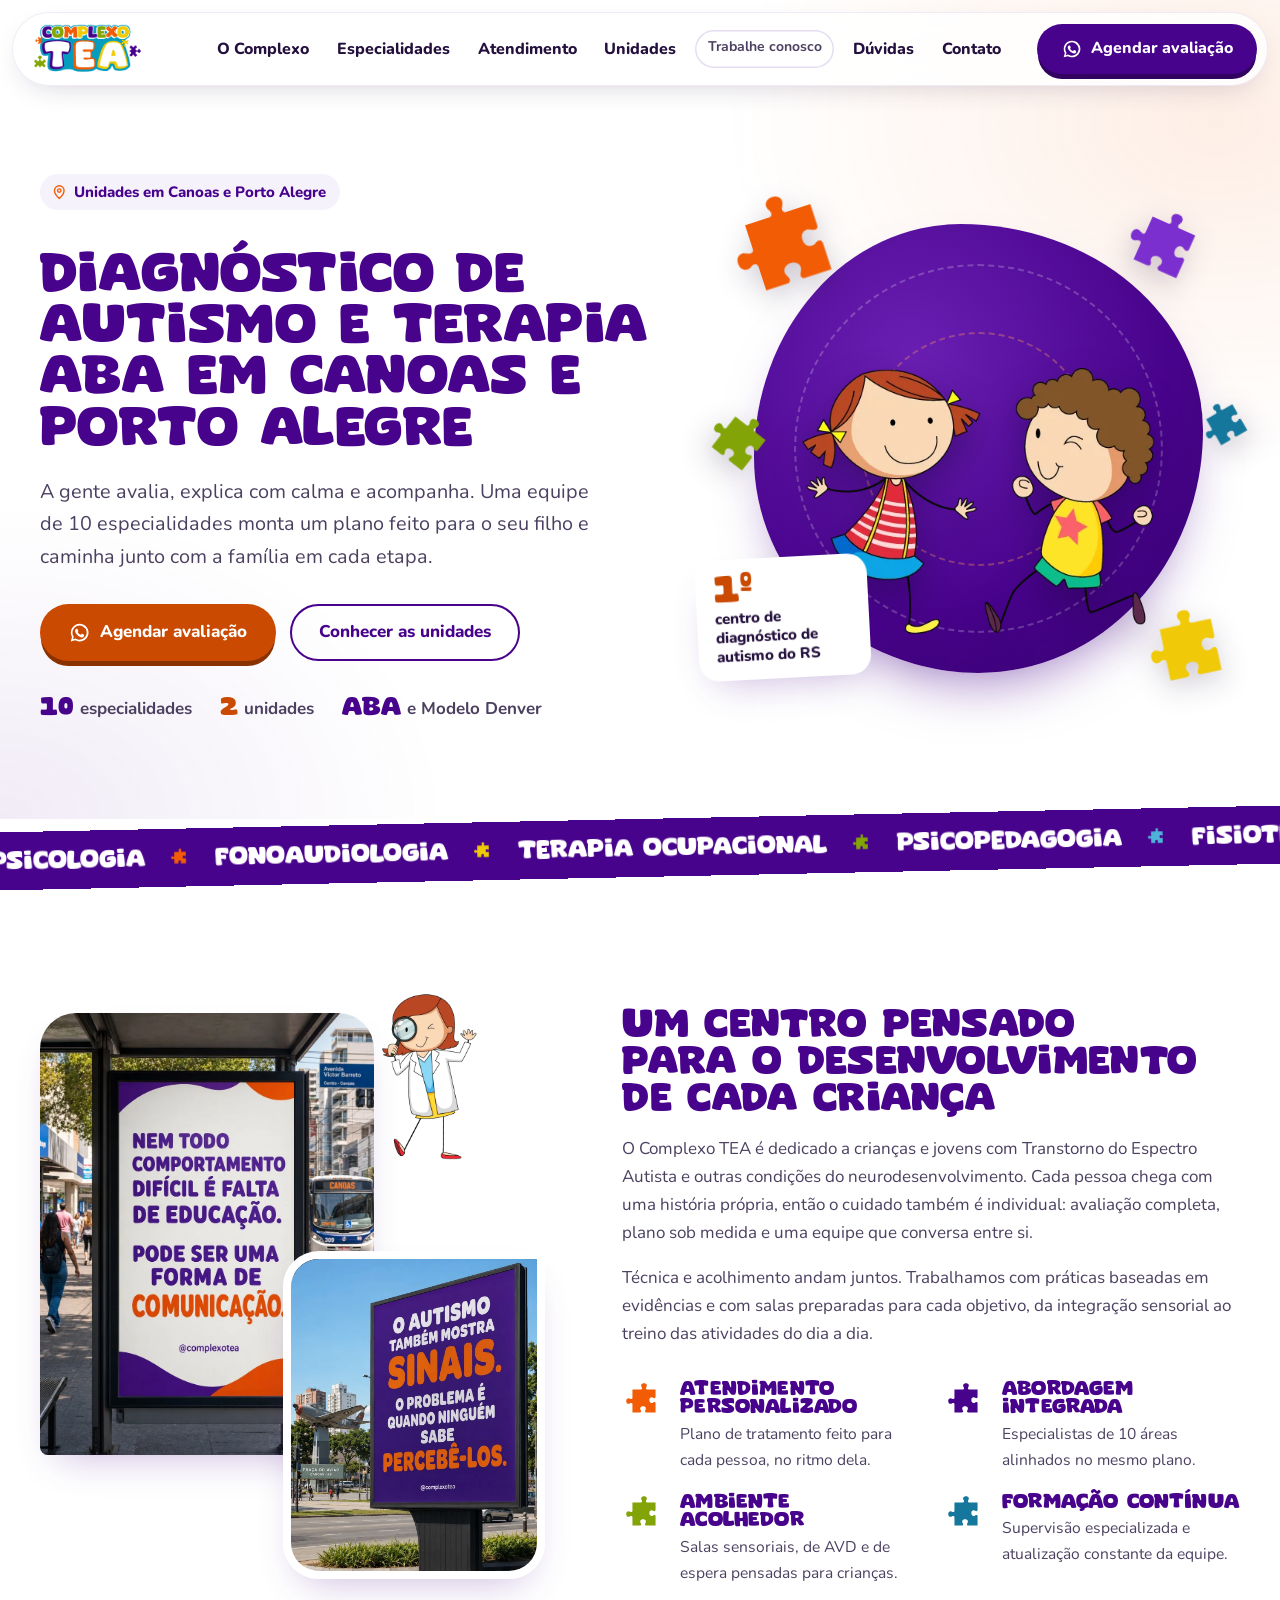
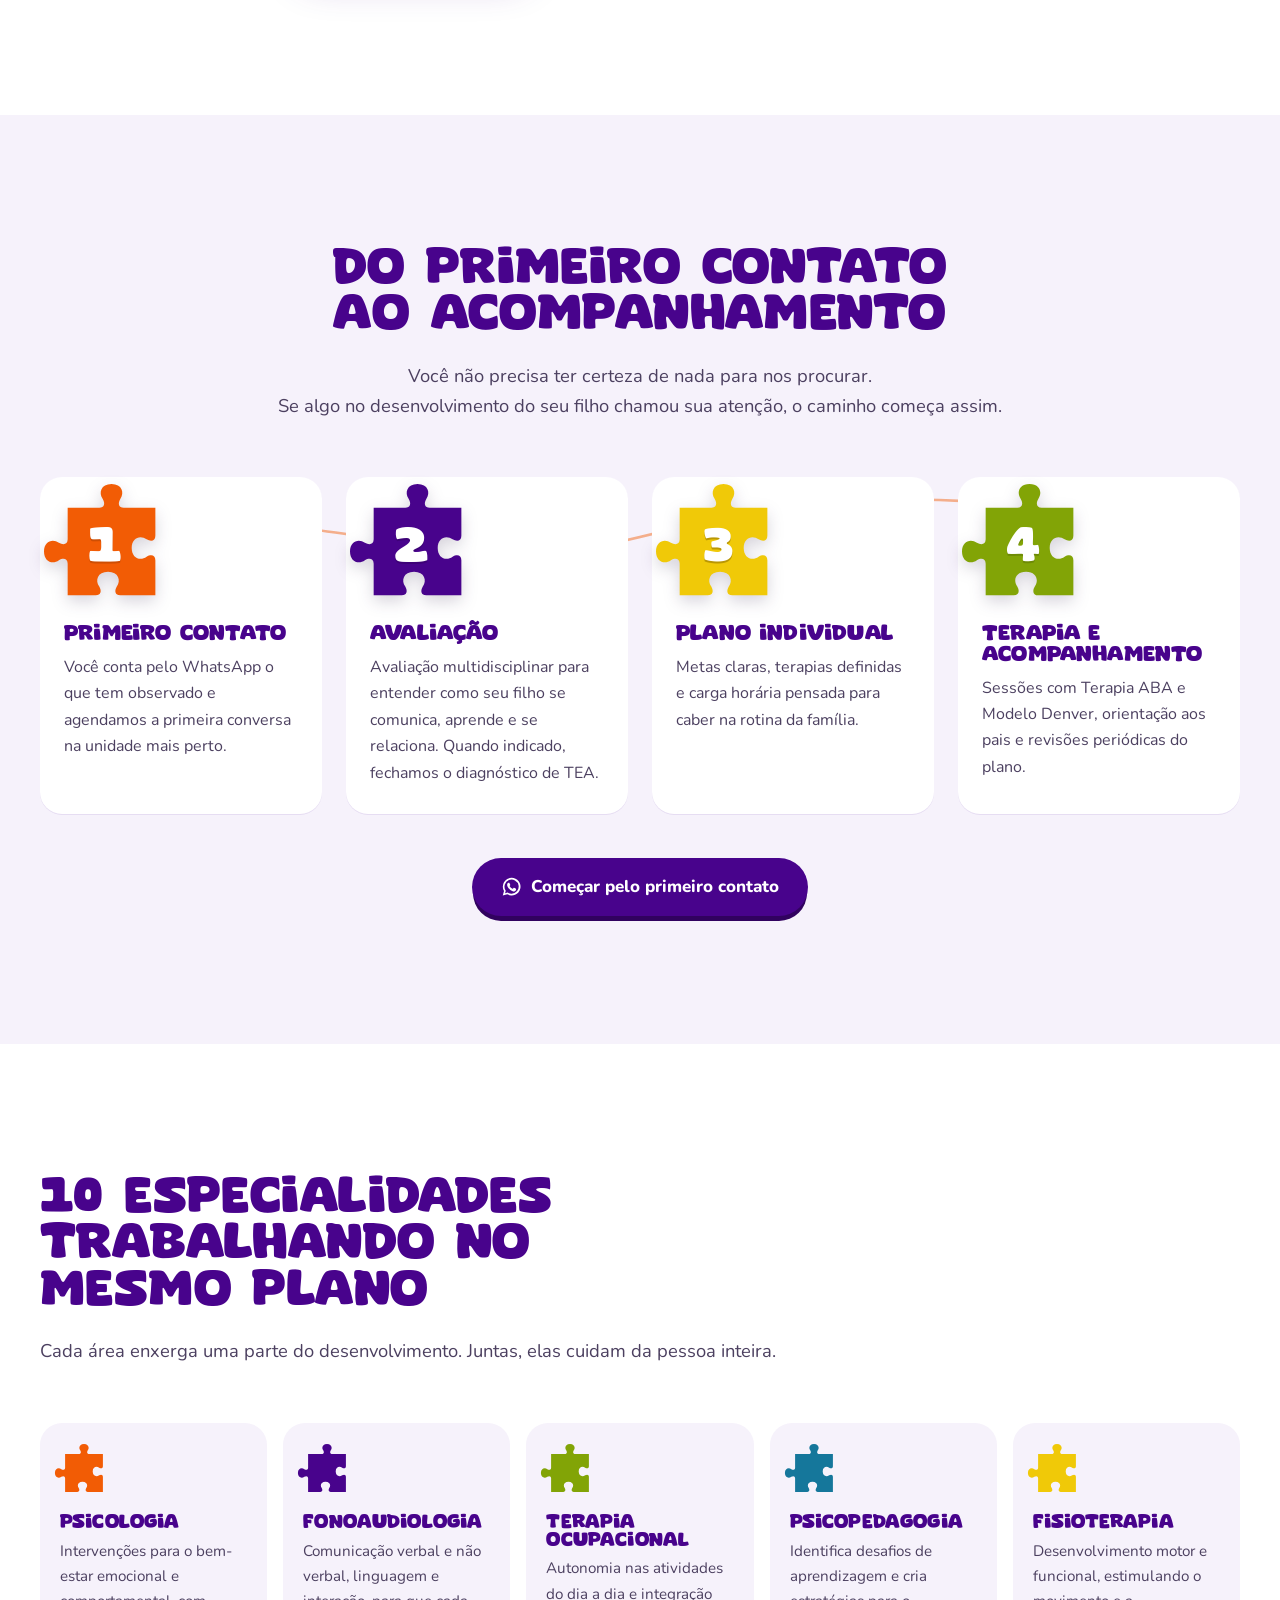
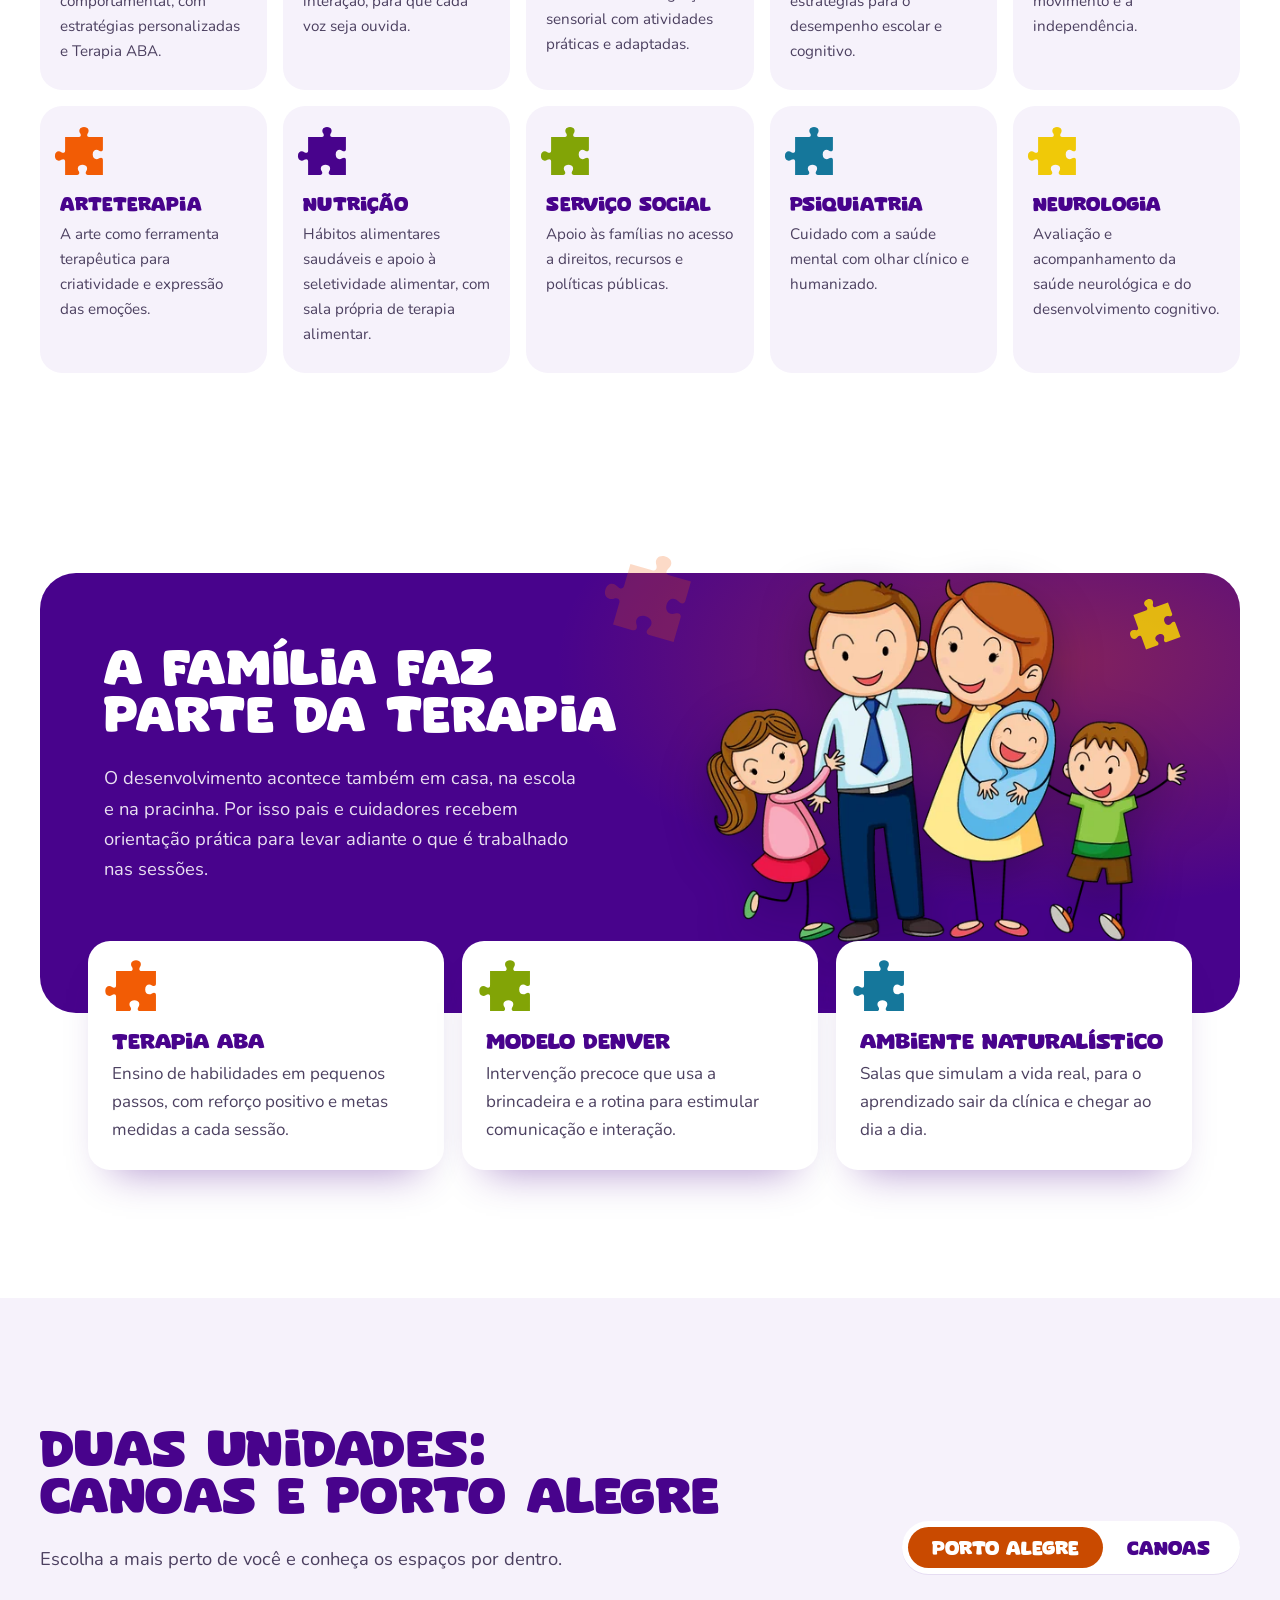
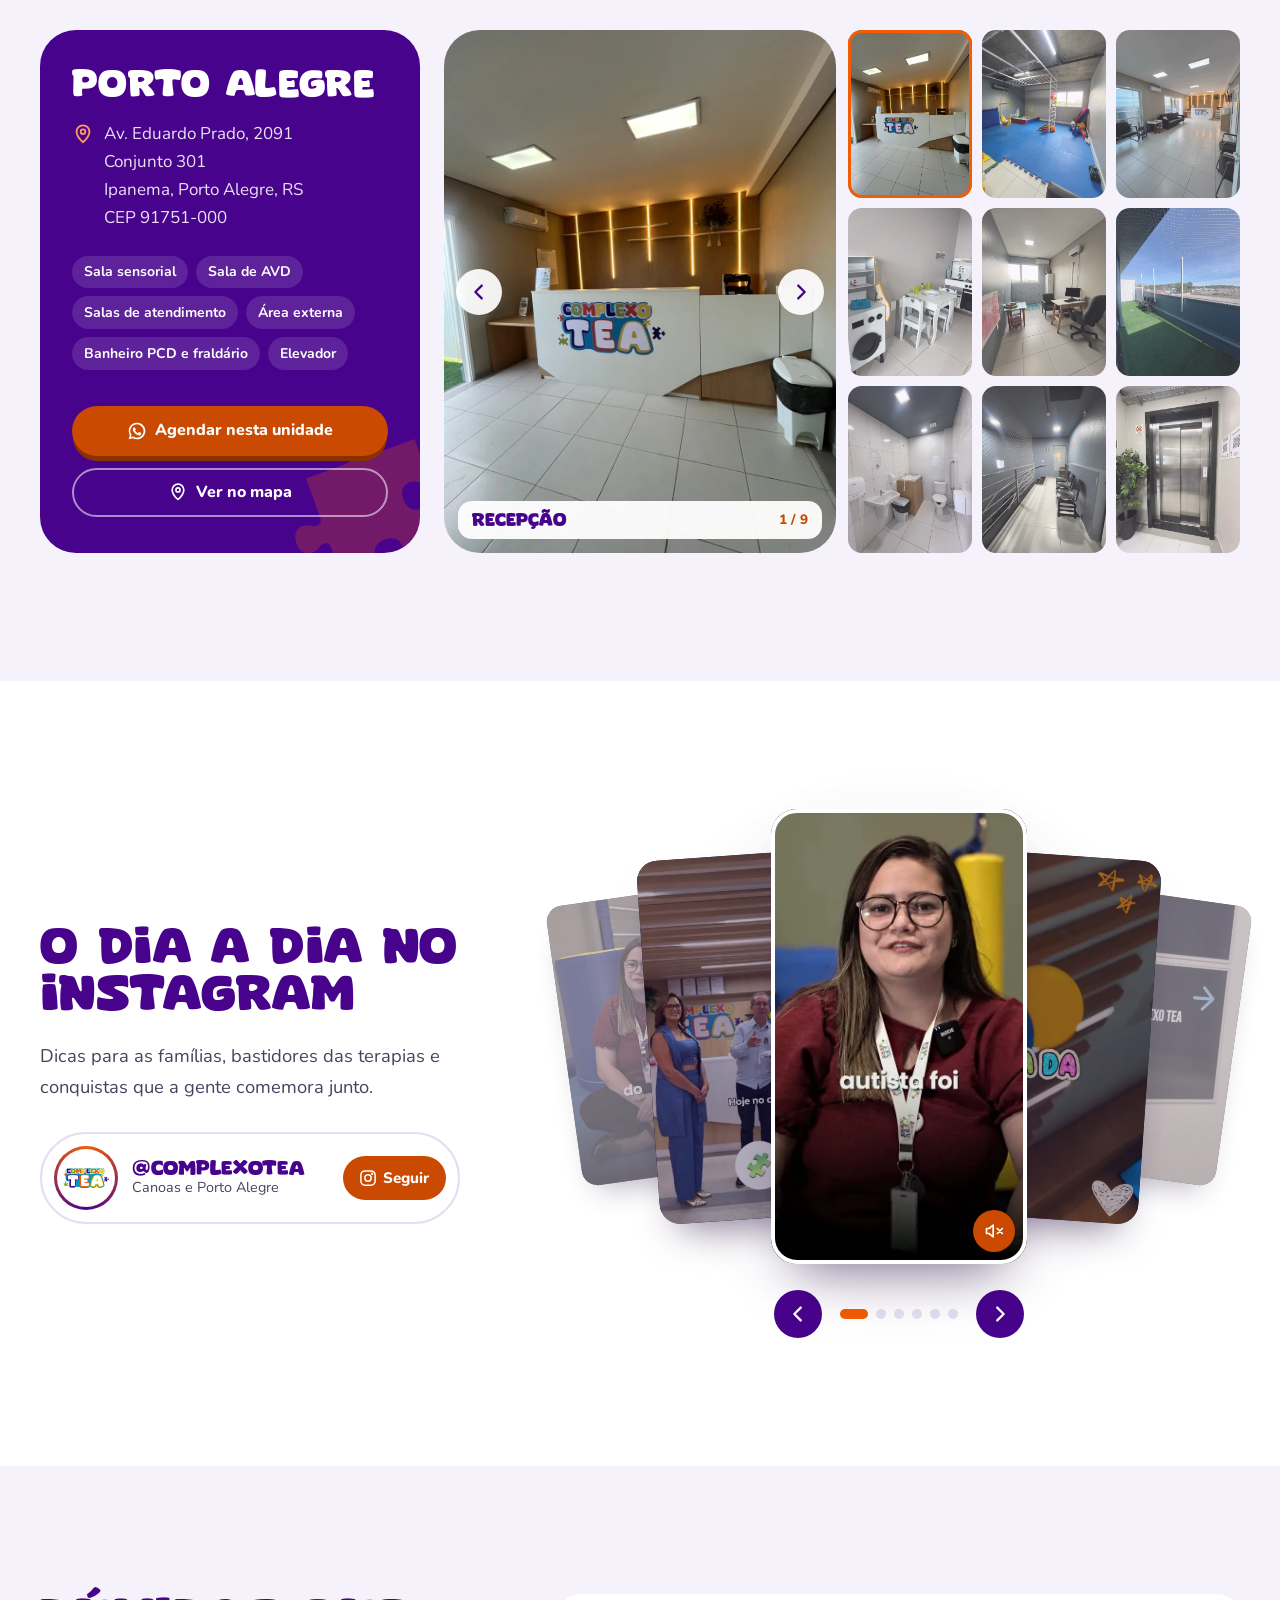
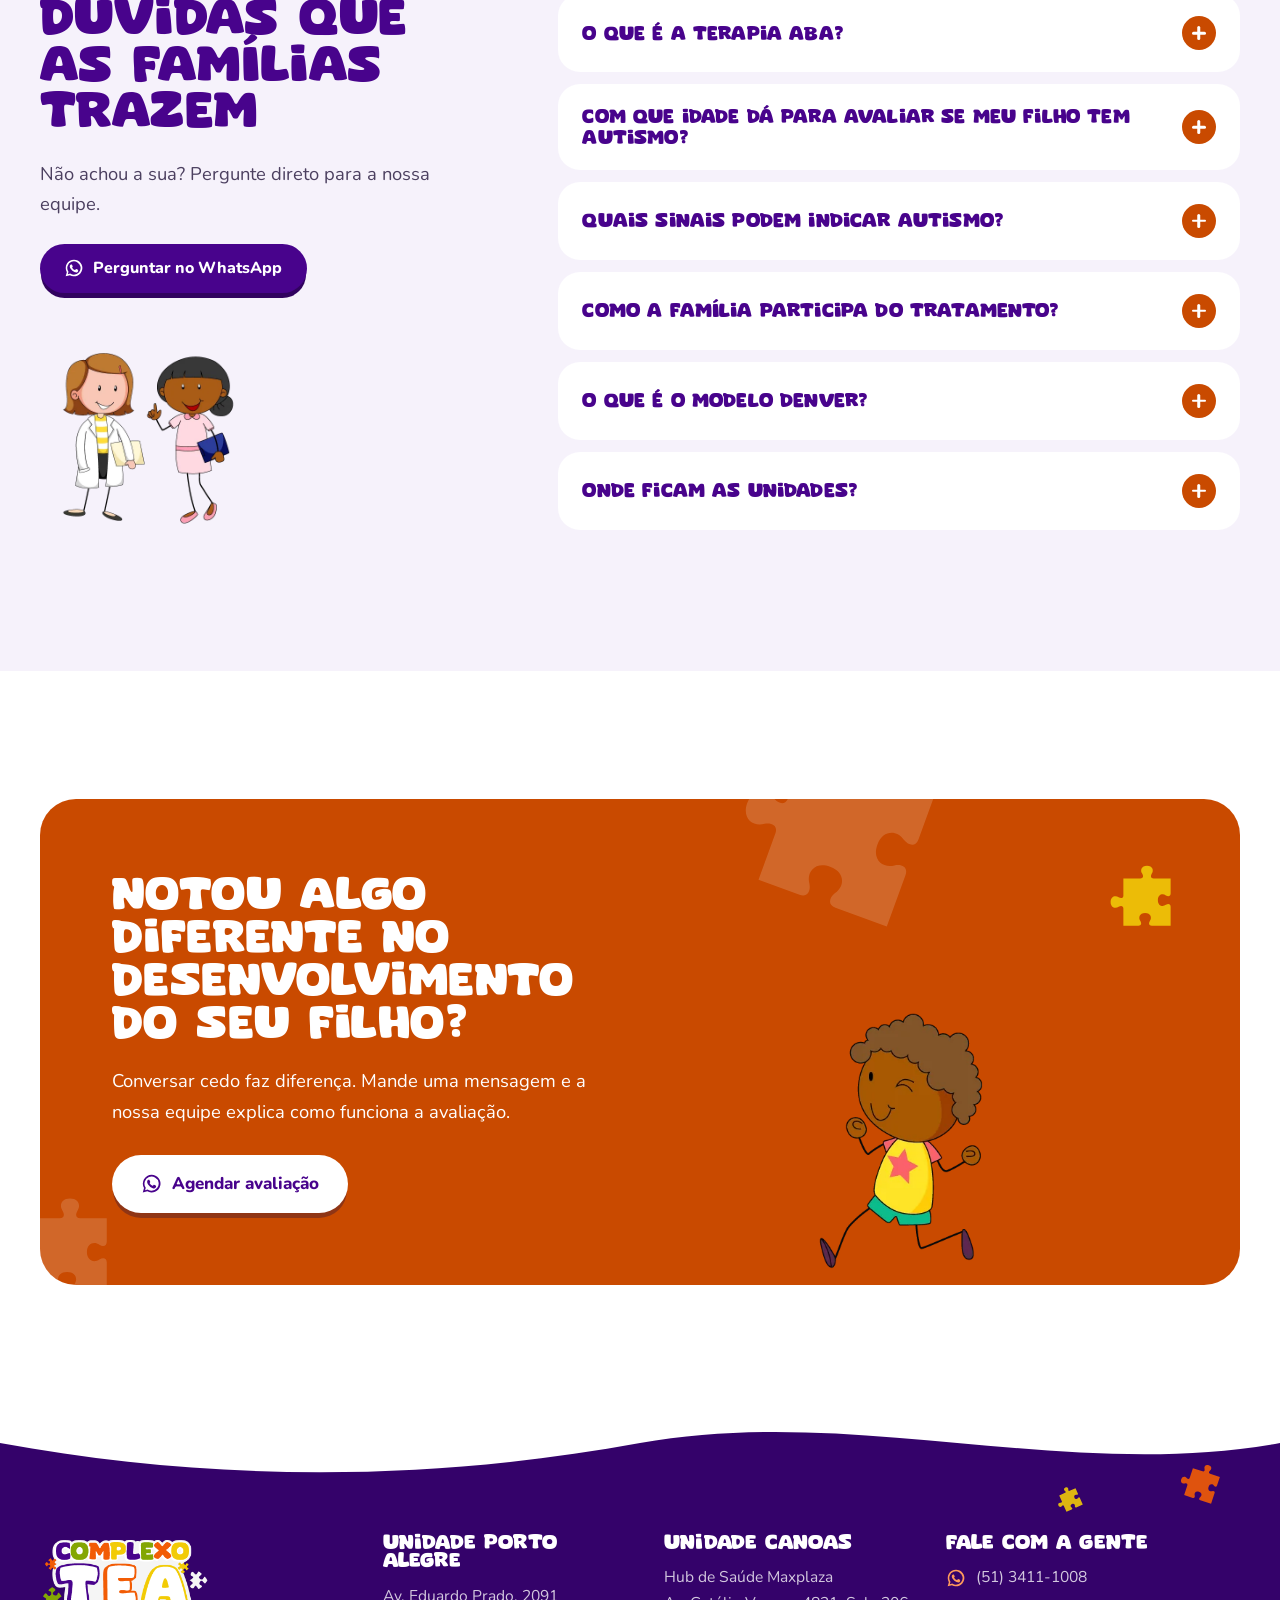
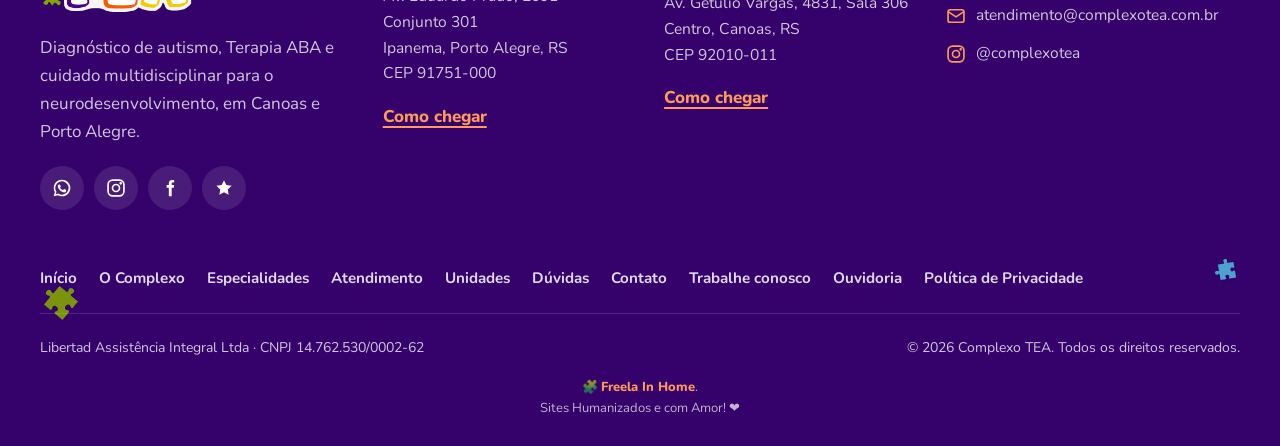
==== commit 26f98cf1: "feat: página Trabalhe conosco e link discreto no menu Banco de talentos com currículo anexo (FormSub" ====
--- a/index.html
+++ b/index.html
@@ -65,6 +65,7 @@
         <a class="nav__link" href="especialidades/" data-pagina="especialidades">Especialidades</a>
         <a class="nav__link" href="atendimento/" data-pagina="atendimento">Atendimento</a>
         <a class="nav__link" href="unidades/" data-pagina="unidades">Unidades</a>
+        <a class="nav__link nav__link--discreto" href="trabalhe-conosco/" data-pagina="trabalhe-conosco">Trabalhe conosco</a>
         <a class="nav__link" href="duvidas/" data-pagina="duvidas">Dúvidas</a>
         <a class="nav__link" href="contato/" data-pagina="contato">Contato</a>
       </nav>
@@ -90,8 +91,9 @@
       <a class="menu__link" href="unidades/" style="--i:4" data-cor="amarelo" data-pagina="unidades">Unidades</a>
       <a class="menu__link" href="duvidas/" style="--i:5" data-cor="laranja" data-pagina="duvidas">Dúvidas</a>
       <a class="menu__link" href="contato/" style="--i:6" data-cor="verde" data-pagina="contato">Contato</a>
+      <a class="menu__link menu__link--discreto" href="trabalhe-conosco/" style="--i:7" data-cor="azul" data-pagina="trabalhe-conosco">Trabalhe conosco</a>
     </nav>
-    <div class="menu__foot" style="--i:7">
+    <div class="menu__foot" style="--i:8">
       <a class="btn btn--laranja btn--full" href="https://wa.me/555134111008?text=Ol%C3%A1!%20Vim%20pelo%20site%20do%20Complexo%20TEA%20e%20gostaria%20de%20agendar%20uma%20avalia%C3%A7%C3%A3o." target="_blank" rel="noopener"><svg class="btn__ic" aria-hidden="true"><use href="#ic-whats"/></svg>Agendar avaliação</a>
       <a class="menu__contato" href="tel:+555134111008"><svg aria-hidden="true"><use href="#ic-phone"/></svg>(51) 3411-1008</a>
       <a class="menu__contato" href="https://www.instagram.com/complexotea" target="_blank" rel="noopener"><svg aria-hidden="true"><use href="#ic-insta"/></svg>@complexotea</a>
@@ -438,6 +440,7 @@
       <a href="unidades/">Unidades</a>
       <a href="duvidas/">Dúvidas</a>
       <a href="contato/">Contato</a>
+      <a href="trabalhe-conosco/">Trabalhe conosco</a>
       <a href="ouvidoria/">Ouvidoria</a>
       <a href="politica-de-privacidade/">Política de Privacidade</a>
     </nav>
--- a/assets/css/main.css
+++ b/assets/css/main.css
@@ -127,7 +127,7 @@
 .nav { position: fixed; inset: 12px 0 auto; z-index: 100; pointer-events: none; }
 .nav__bar {
   pointer-events: auto;
-  width: min(1240px, 100% - 24px); margin-inline: auto;
+  width: min(1280px, 100% - 24px); margin-inline: auto;
   display: flex; align-items: center; gap: 20px;
   padding: 8px 10px 8px 18px;
   background: rgba(255, 255, 255, .84);
@@ -145,12 +145,14 @@
 .nav__link {
   --c: var(--roxo);
   position: relative; z-index: 1;
-  padding: .7em 1em; border-radius: 999px;
-  font: 800 1rem/1 var(--f-texto); color: var(--tinta); text-decoration: none;
+  padding: .7em .8em; border-radius: 999px;
+  font: 800 1rem/1 var(--f-texto); color: var(--tinta); text-decoration: none; white-space: nowrap;
   transition: color .3s;
 }
 .nav__link:nth-of-type(odd) { --c: var(--laranja-esc); }
-.nav__link.is-ativo, .nav__link:hover { color: #fff; }
+/* texto branco só no link que está com a pílula embaixo (o JS marca .is-sob-blob) */
+.nav__link.is-sob-blob { color: #fff; }
+html:not(.js) .nav__link.is-ativo { color: var(--laranja-esc); }
 .nav__blob {
   position: absolute; z-index: 0; top: 0; left: 0; height: 100%;
   width: var(--w, 0); transform: translateX(var(--x, 0));
@@ -159,7 +161,11 @@
   transition: transform .5s var(--mola), width .5s var(--mola), background-color .3s, opacity .25s;
 }
 .nav__links.tem-blob .nav__blob { opacity: 1; }
-.nav__cta { margin-left: 4px; }
+.nav__cta { margin-left: 4px; white-space: nowrap; flex: none; }
+.nav__brand { flex: none; }
+.nav__links { flex: none; }
+/* Trabalhe conosco: link secundário, menor e com contorno leve */
+.nav__link--discreto { font-size: .875rem; font-weight: 700; color: var(--texto); box-shadow: inset 0 0 0 1.5px var(--linha); margin-inline: 4px; padding-inline: .9em; }
 
 .nav__burger {
   display: none; margin-left: auto;
@@ -198,6 +204,8 @@
 }
 .menu__link::before { content: ""; width: 22px; height: 22px; flex: none; background: var(--c); -webkit-mask: var(--peca-mask) center / contain no-repeat; mask: var(--peca-mask) center / contain no-repeat; }
 .menu__link[data-cor="roxo"]::before { background: var(--roxo-claro); }
+.menu__link--discreto { font: 800 1.05rem/1.2 var(--f-texto); color: rgba(255, 255, 255, .8); margin-top: 6px; }
+.menu__link--discreto::before { width: 16px; height: 16px; }
 .menu.is-aberto .menu__link, .menu.is-aberto .menu__foot { opacity: 1; transform: none; transition-delay: calc(.18s + var(--i) * .06s); }
 .menu__foot { margin-top: 40px; display: grid; gap: 14px; opacity: 0; transform: translateY(24px); transition: opacity .4s, transform .5s var(--mola); }
 .menu__contato { display: inline-flex; align-items: center; gap: 10px; color: rgba(255,255,255,.85); text-decoration: none; font-weight: 700; }
@@ -653,6 +661,19 @@
 .atalhos a svg { width: 22px; height: 22px; fill: var(--c); }
 .atalhos a:hover { border-color: var(--laranja); transform: translateY(-3px); }
 
+/* atalhos em faixa contínua (especialidades): pausa com o mouse ou o foco */
+.atalhos--faixa {
+  display: block; overflow: hidden; padding: 8px 0;
+  -webkit-mask: linear-gradient(90deg, transparent, #000 6%, #000 94%, transparent);
+  mask: linear-gradient(90deg, transparent, #000 6%, #000 94%, transparent);
+}
+.atalhos__trilho { display: flex; width: max-content; animation: corre 45s linear infinite; }
+.atalhos--faixa:hover .atalhos__trilho, .atalhos--faixa:focus-within .atalhos__trilho { animation-play-state: paused; }
+.atalhos__lista { display: flex; flex: none; gap: 12px; padding-right: 12px; }
+.atalhos__lista a { white-space: nowrap; font-size: 1.05rem; padding: .7em 1.25em .7em .85em; }
+.atalhos__lista a svg { width: 26px; height: 26px; }
+@media (prefers-reduced-motion: reduce) { .atalhos__trilho { animation: none !important; flex-wrap: wrap; width: auto; padding-inline: 20px; } .atalhos--faixa { -webkit-mask: none; mask: none; } }
+
 /* especialidades detalhadas */
 .esp-lista { display: grid; gap: 22px; }
 .esp-item {
@@ -686,6 +707,12 @@
 .card__ic--laranja { background: var(--laranja-esc); }
 .card__link { display: inline-flex; margin-top: 14px; color: var(--laranja-esc); font-weight: 800; text-underline-offset: 4px; }
 a.card { display: block; text-decoration: none; color: inherit; }
+/* variação roxa: card roxo, ícone laranja, textos brancos */
+.cards--roxo .card { background: var(--roxo); box-shadow: none; overflow: hidden; }
+.cards--roxo .card:hover { box-shadow: 0 24px 40px -22px rgba(72, 3, 140, .7); }
+.cards--roxo .card__ic { background: var(--laranja-esc); }
+.cards--roxo .card h3, .cards--roxo .card p { color: #fff; }
+.cards--roxo .card p { opacity: .9; }
 
 /* unidades: página com as duas abertas */
 .unidade + .unidade { margin-top: clamp(48px, 7vw, 80px); }
@@ -724,6 +751,17 @@
   transition: border-color .25s, background-color .25s;
 }
 .campo textarea { min-height: 150px; resize: vertical; }
+.campo select {
+  width: 100%; padding: .85em 2.6em .85em 1em; border-radius: 14px; appearance: none;
+  border: 2px solid var(--linha); font: 600 1rem/1.4 var(--f-texto); color: var(--tinta); cursor: pointer;
+  background: var(--papel) url("data:image/svg+xml,%3Csvg xmlns='http://www.w3.org/2000/svg' viewBox='0 0 24 24' fill='none' stroke='%2348038C' stroke-width='2.5' stroke-linecap='round'%3E%3Cpath d='m6 9 6 6 6-6'/%3E%3C/svg%3E") right 14px center / 18px no-repeat;
+}
+.campo select:focus { outline: none; border-color: var(--roxo); background-color: #fff; }
+.campo__arquivo { padding: .6em !important; cursor: pointer; }
+.campo__arquivo::file-selector-button { margin-right: 12px; padding: .55em 1.1em; border: 0; border-radius: 999px; background: var(--roxo); color: #fff; font: 800 .9rem var(--f-texto); cursor: pointer; }
+.campo__check { display: flex; gap: 12px; align-items: flex-start; margin: 4px 0 24px; font-size: .925rem; cursor: pointer; }
+.campo__check input { width: 22px; height: 22px; flex: none; margin-top: 1px; accent-color: var(--roxo); cursor: pointer; }
+.campo__check a { color: var(--roxo); font-weight: 700; }
 .campo input:focus, .campo textarea:focus { outline: none; border-color: var(--roxo); background: #fff; }
 .opcoes { display: flex; flex-wrap: wrap; gap: 10px; }
 .opcao { position: relative; }
@@ -786,9 +824,19 @@
 }
 
 /* ================================ RESPONSIVO ================================ */
-@media (max-width: 1100px) {
+/* menu compacto em notebooks: 7 links + botão precisam de ~1210px */
+@media (max-width: 1259px) {
+  .nav__bar { gap: 12px; padding-left: 14px; }
+  .nav__brand img { width: 96px; }
+  .nav__link { font-size: .92rem; padding-inline: .6em; }
+  .nav__link--discreto { font-size: .8rem; padding-inline: .75em; }
+  .nav__cta { font-size: .95rem; padding: .75em 1.1em; }
+}
+@media (max-width: 1180px) {
   .nav__links, .nav__cta { display: none; }
   .nav__burger { display: block; }
+}
+@media (max-width: 1100px) {
   .esp-grade { grid-template-columns: repeat(3, 1fr); }
   .unidade { grid-template-columns: 1fr; }
   .unidade__acoes { grid-template-columns: 1fr 1fr; }
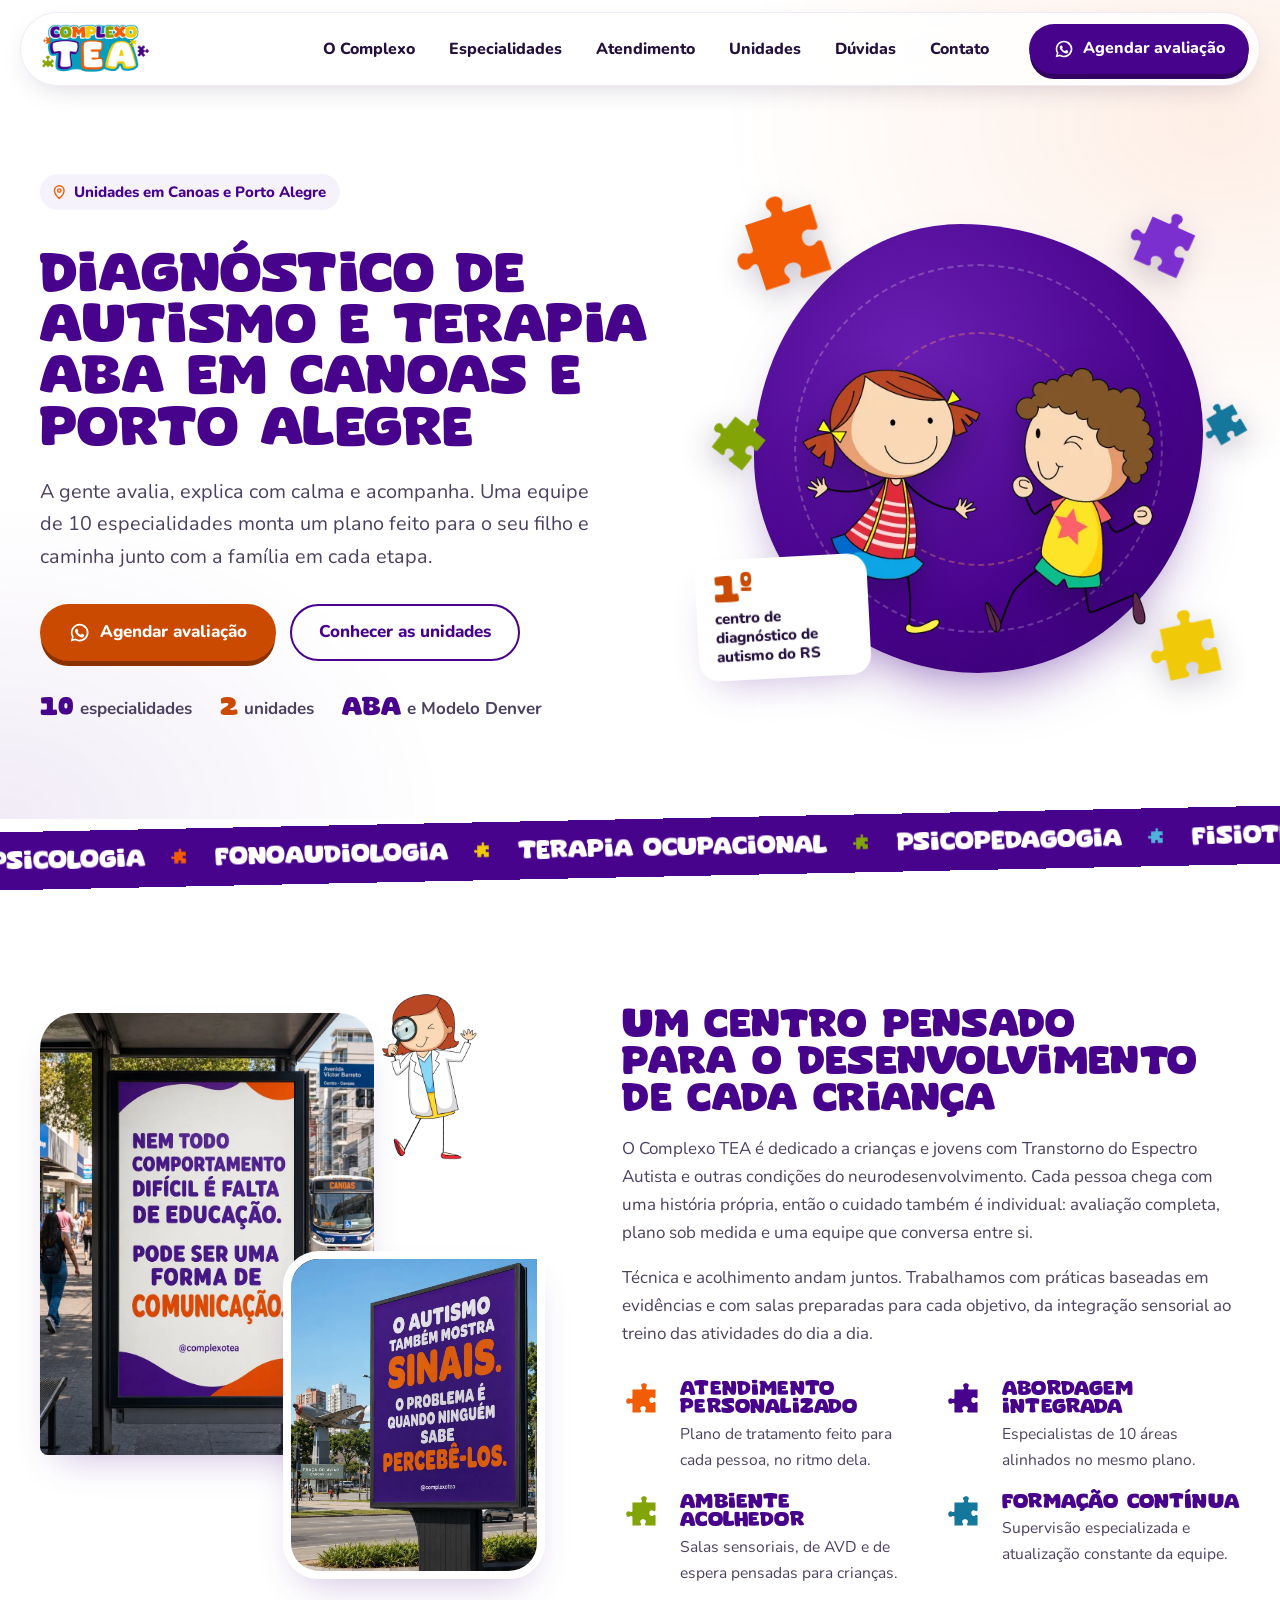
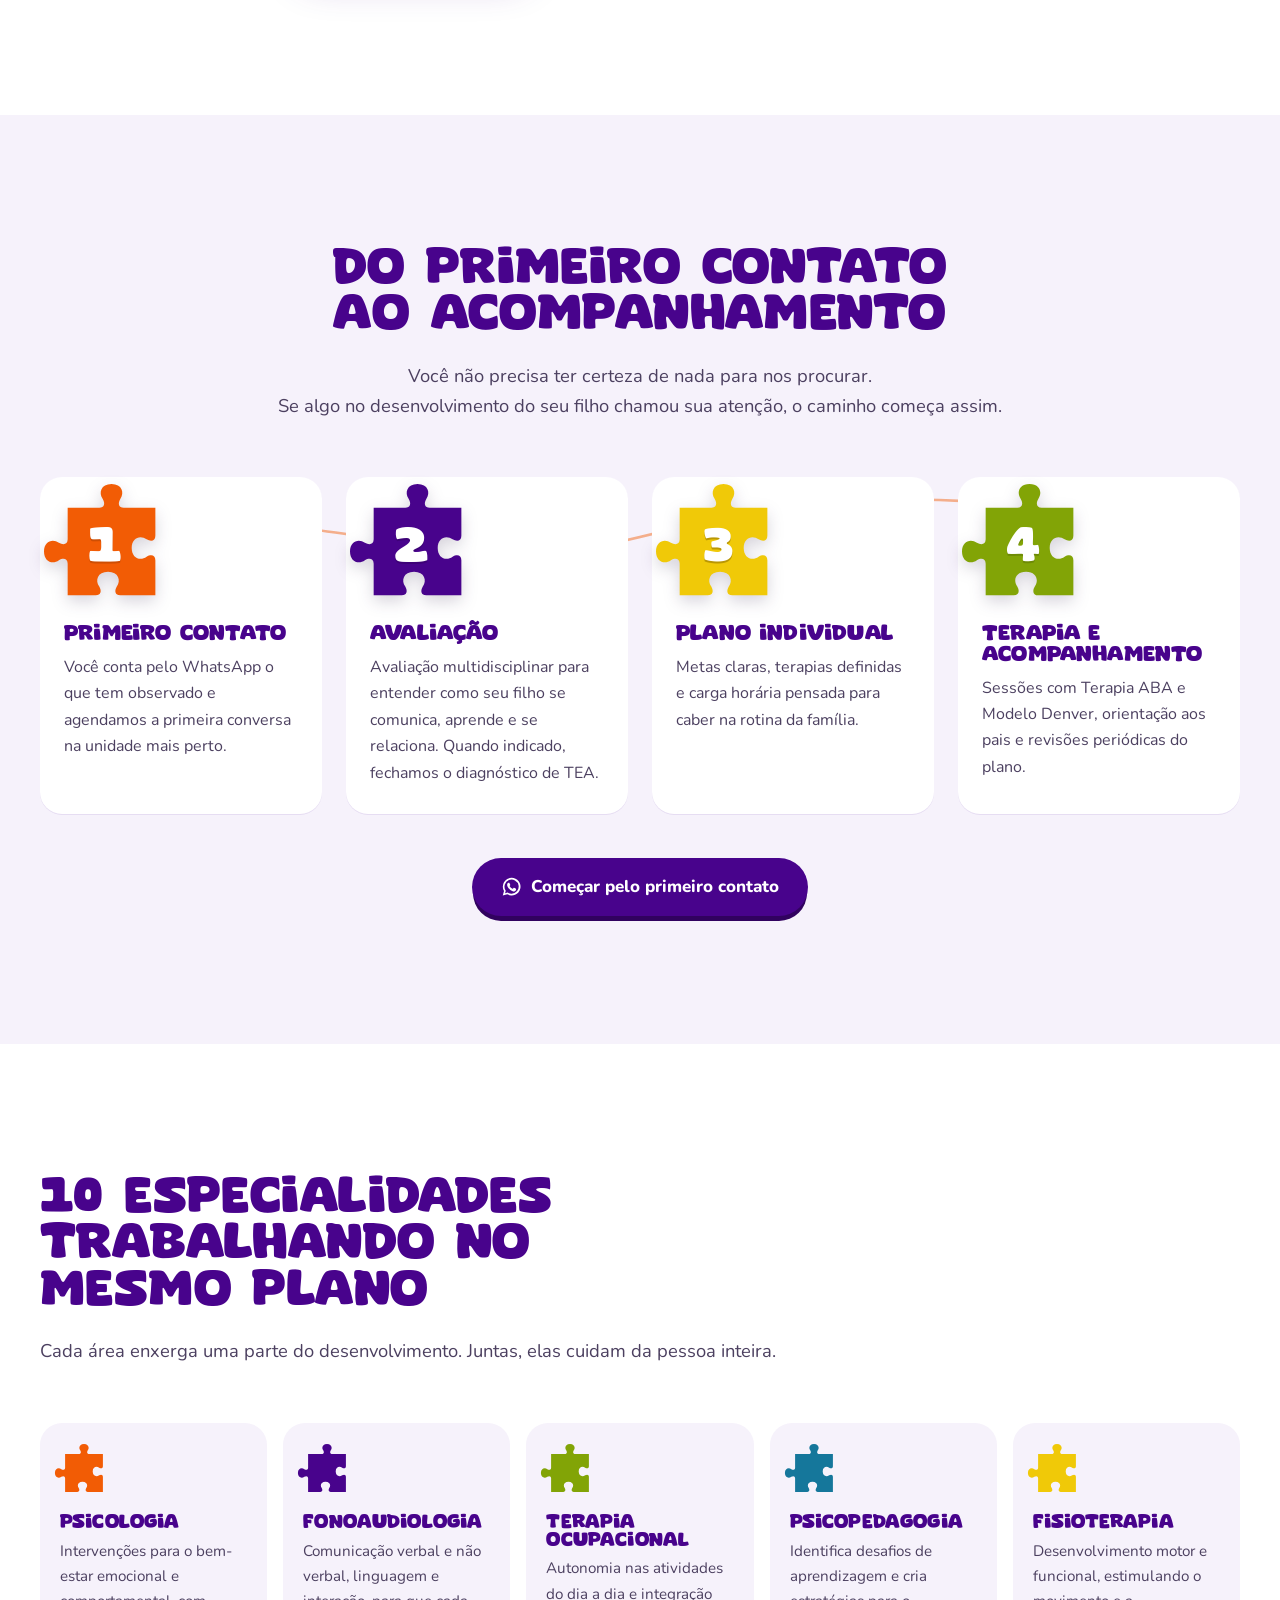
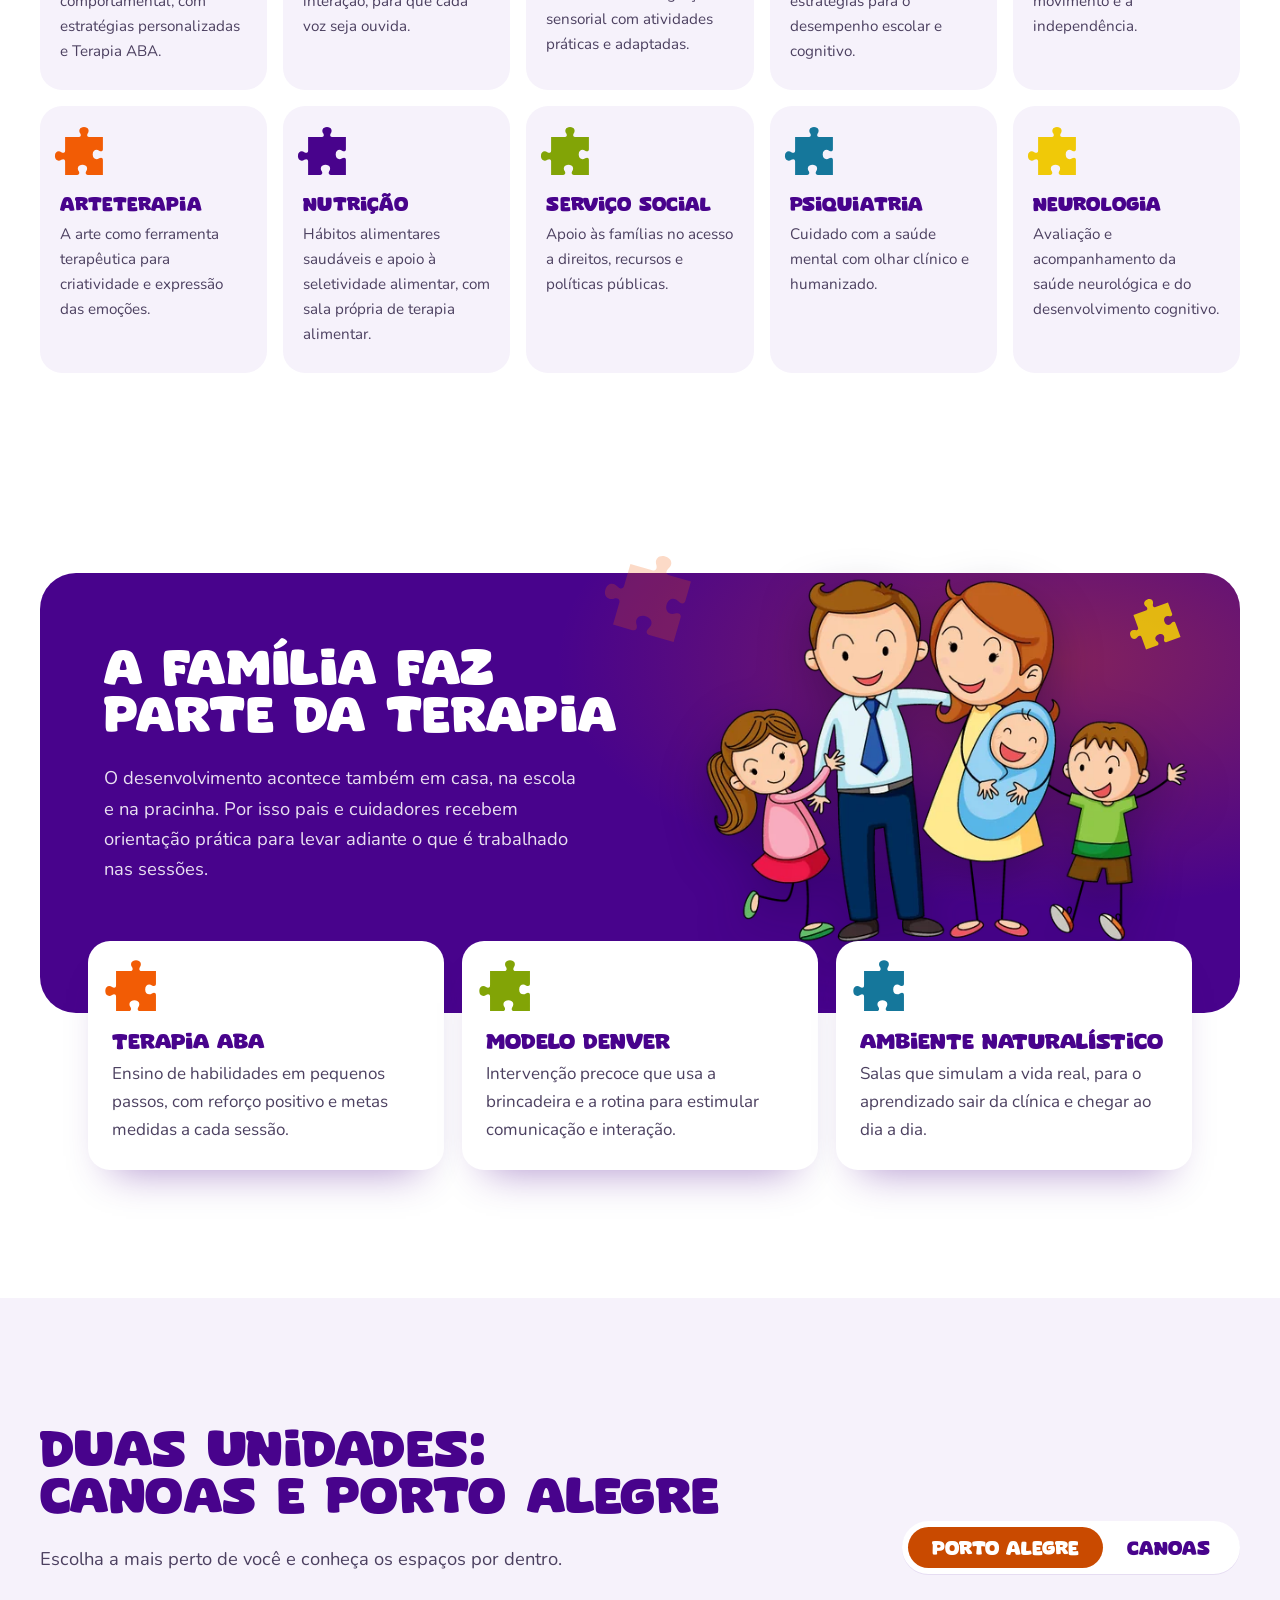
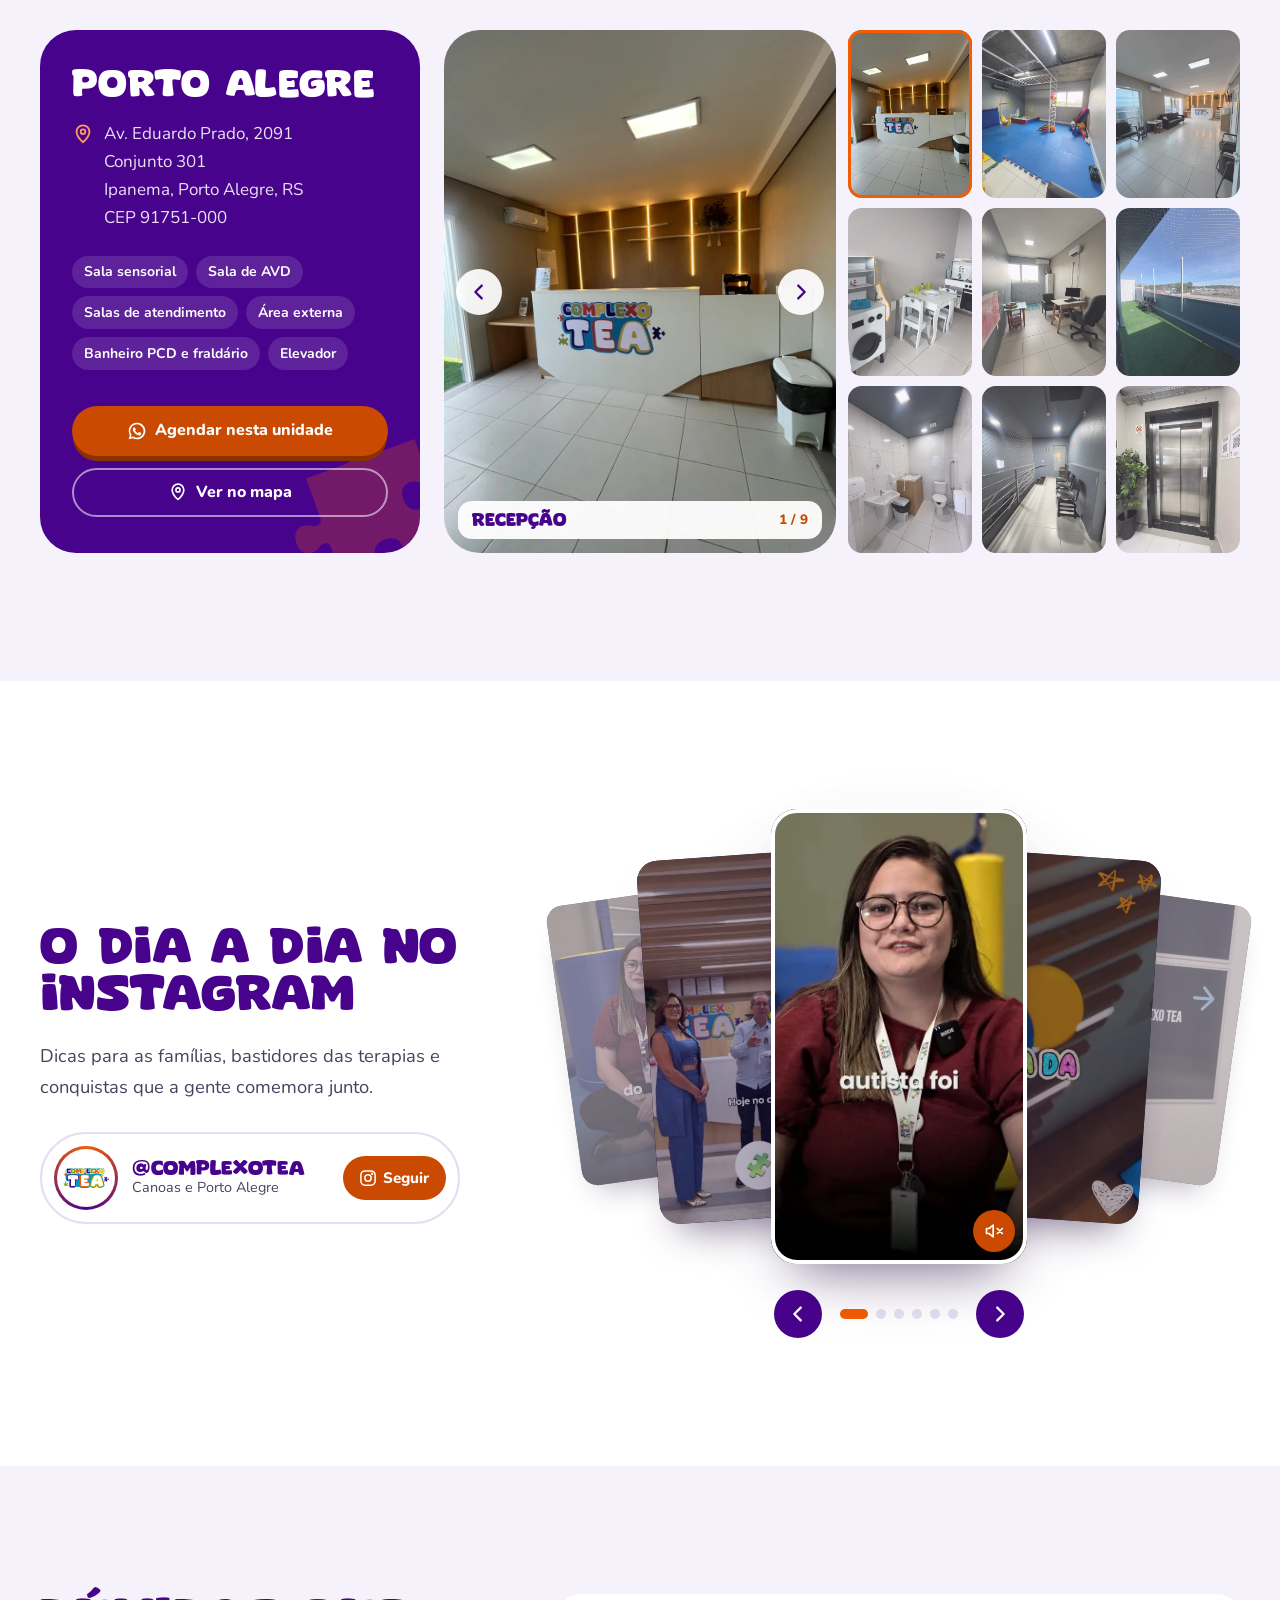
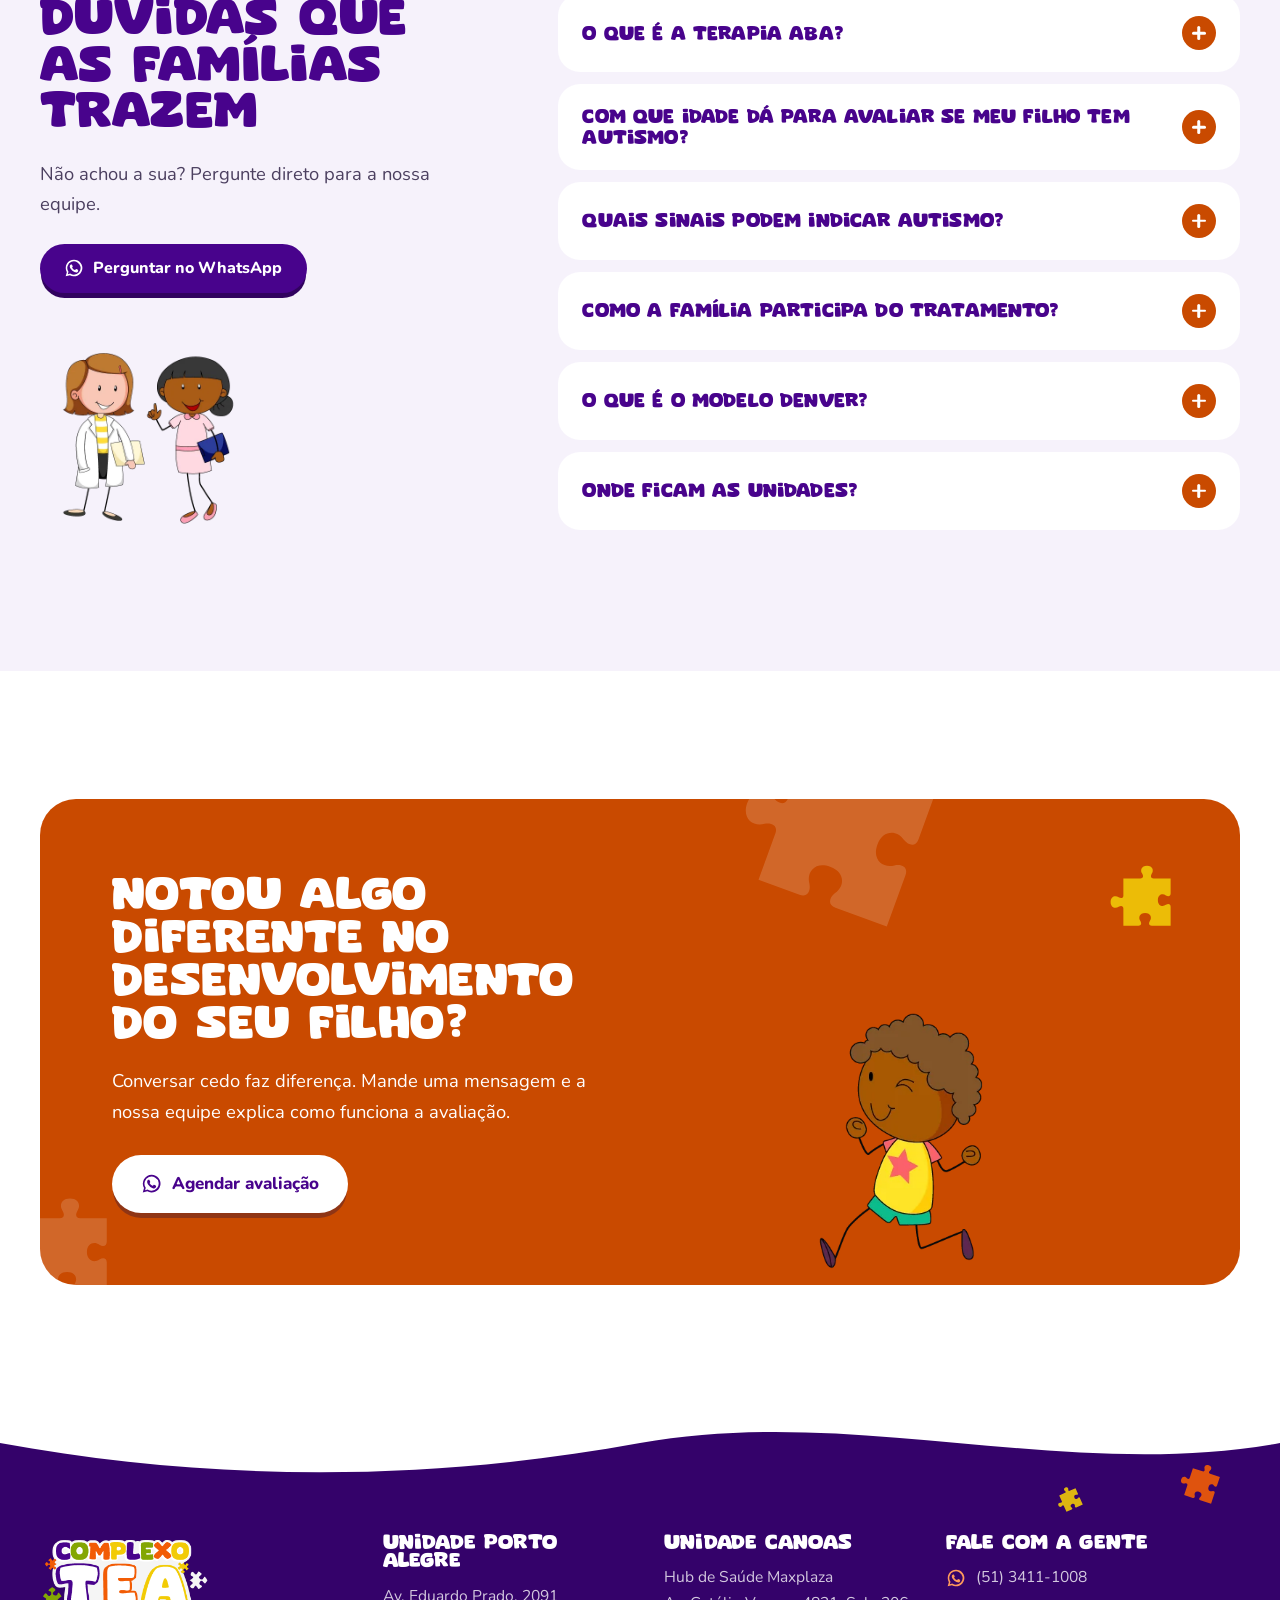
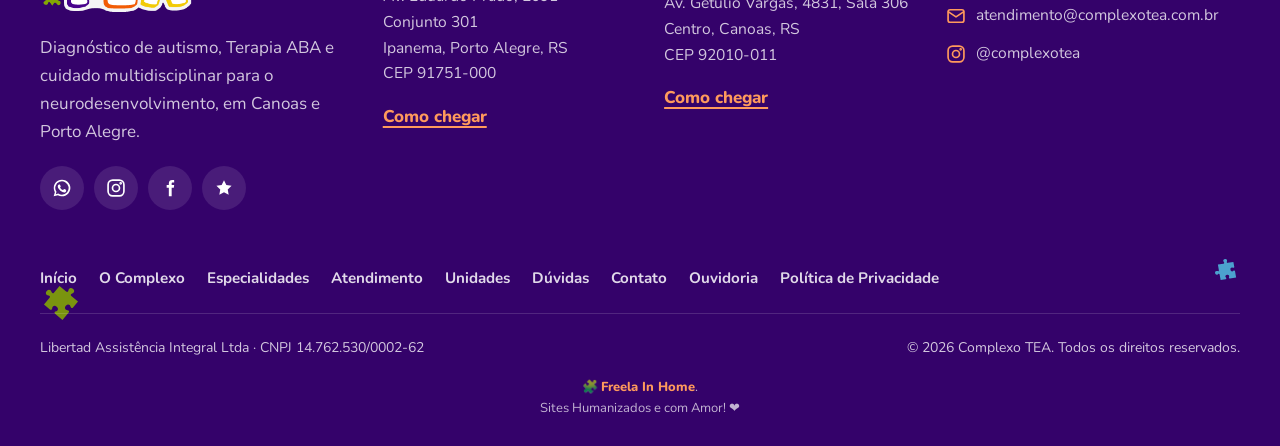
==== commit ec048f6c: "revert: remove Trabalhe conosco (pedido feito na sessão errada) Desfaz 26f98cf: página trabalhe-cono" ====
--- a/index.html
+++ b/index.html
@@ -65,7 +65,6 @@
         <a class="nav__link" href="especialidades/" data-pagina="especialidades">Especialidades</a>
         <a class="nav__link" href="atendimento/" data-pagina="atendimento">Atendimento</a>
         <a class="nav__link" href="unidades/" data-pagina="unidades">Unidades</a>
-        <a class="nav__link nav__link--discreto" href="trabalhe-conosco/" data-pagina="trabalhe-conosco">Trabalhe conosco</a>
         <a class="nav__link" href="duvidas/" data-pagina="duvidas">Dúvidas</a>
         <a class="nav__link" href="contato/" data-pagina="contato">Contato</a>
       </nav>
@@ -91,9 +90,8 @@
       <a class="menu__link" href="unidades/" style="--i:4" data-cor="amarelo" data-pagina="unidades">Unidades</a>
       <a class="menu__link" href="duvidas/" style="--i:5" data-cor="laranja" data-pagina="duvidas">Dúvidas</a>
       <a class="menu__link" href="contato/" style="--i:6" data-cor="verde" data-pagina="contato">Contato</a>
-      <a class="menu__link menu__link--discreto" href="trabalhe-conosco/" style="--i:7" data-cor="azul" data-pagina="trabalhe-conosco">Trabalhe conosco</a>
     </nav>
-    <div class="menu__foot" style="--i:8">
+    <div class="menu__foot" style="--i:7">
       <a class="btn btn--laranja btn--full" href="https://wa.me/555134111008?text=Ol%C3%A1!%20Vim%20pelo%20site%20do%20Complexo%20TEA%20e%20gostaria%20de%20agendar%20uma%20avalia%C3%A7%C3%A3o." target="_blank" rel="noopener"><svg class="btn__ic" aria-hidden="true"><use href="#ic-whats"/></svg>Agendar avaliação</a>
       <a class="menu__contato" href="tel:+555134111008"><svg aria-hidden="true"><use href="#ic-phone"/></svg>(51) 3411-1008</a>
       <a class="menu__contato" href="https://www.instagram.com/complexotea" target="_blank" rel="noopener"><svg aria-hidden="true"><use href="#ic-insta"/></svg>@complexotea</a>
@@ -440,7 +438,6 @@
       <a href="unidades/">Unidades</a>
       <a href="duvidas/">Dúvidas</a>
       <a href="contato/">Contato</a>
-      <a href="trabalhe-conosco/">Trabalhe conosco</a>
       <a href="ouvidoria/">Ouvidoria</a>
       <a href="politica-de-privacidade/">Política de Privacidade</a>
     </nav>
--- a/assets/css/main.css
+++ b/assets/css/main.css
@@ -127,7 +127,7 @@
 .nav { position: fixed; inset: 12px 0 auto; z-index: 100; pointer-events: none; }
 .nav__bar {
   pointer-events: auto;
-  width: min(1280px, 100% - 24px); margin-inline: auto;
+  width: min(1240px, 100% - 24px); margin-inline: auto;
   display: flex; align-items: center; gap: 20px;
   padding: 8px 10px 8px 18px;
   background: rgba(255, 255, 255, .84);
@@ -145,8 +145,8 @@
 .nav__link {
   --c: var(--roxo);
   position: relative; z-index: 1;
-  padding: .7em .8em; border-radius: 999px;
-  font: 800 1rem/1 var(--f-texto); color: var(--tinta); text-decoration: none; white-space: nowrap;
+  padding: .7em 1em; border-radius: 999px;
+  font: 800 1rem/1 var(--f-texto); color: var(--tinta); text-decoration: none;
   transition: color .3s;
 }
 .nav__link:nth-of-type(odd) { --c: var(--laranja-esc); }
@@ -161,11 +161,7 @@
   transition: transform .5s var(--mola), width .5s var(--mola), background-color .3s, opacity .25s;
 }
 .nav__links.tem-blob .nav__blob { opacity: 1; }
-.nav__cta { margin-left: 4px; white-space: nowrap; flex: none; }
-.nav__brand { flex: none; }
-.nav__links { flex: none; }
-/* Trabalhe conosco: link secundário, menor e com contorno leve */
-.nav__link--discreto { font-size: .875rem; font-weight: 700; color: var(--texto); box-shadow: inset 0 0 0 1.5px var(--linha); margin-inline: 4px; padding-inline: .9em; }
+.nav__cta { margin-left: 4px; }
 
 .nav__burger {
   display: none; margin-left: auto;
@@ -204,8 +200,6 @@
 }
 .menu__link::before { content: ""; width: 22px; height: 22px; flex: none; background: var(--c); -webkit-mask: var(--peca-mask) center / contain no-repeat; mask: var(--peca-mask) center / contain no-repeat; }
 .menu__link[data-cor="roxo"]::before { background: var(--roxo-claro); }
-.menu__link--discreto { font: 800 1.05rem/1.2 var(--f-texto); color: rgba(255, 255, 255, .8); margin-top: 6px; }
-.menu__link--discreto::before { width: 16px; height: 16px; }
 .menu.is-aberto .menu__link, .menu.is-aberto .menu__foot { opacity: 1; transform: none; transition-delay: calc(.18s + var(--i) * .06s); }
 .menu__foot { margin-top: 40px; display: grid; gap: 14px; opacity: 0; transform: translateY(24px); transition: opacity .4s, transform .5s var(--mola); }
 .menu__contato { display: inline-flex; align-items: center; gap: 10px; color: rgba(255,255,255,.85); text-decoration: none; font-weight: 700; }
@@ -751,17 +745,6 @@
   transition: border-color .25s, background-color .25s;
 }
 .campo textarea { min-height: 150px; resize: vertical; }
-.campo select {
-  width: 100%; padding: .85em 2.6em .85em 1em; border-radius: 14px; appearance: none;
-  border: 2px solid var(--linha); font: 600 1rem/1.4 var(--f-texto); color: var(--tinta); cursor: pointer;
-  background: var(--papel) url("data:image/svg+xml,%3Csvg xmlns='http://www.w3.org/2000/svg' viewBox='0 0 24 24' fill='none' stroke='%2348038C' stroke-width='2.5' stroke-linecap='round'%3E%3Cpath d='m6 9 6 6 6-6'/%3E%3C/svg%3E") right 14px center / 18px no-repeat;
-}
-.campo select:focus { outline: none; border-color: var(--roxo); background-color: #fff; }
-.campo__arquivo { padding: .6em !important; cursor: pointer; }
-.campo__arquivo::file-selector-button { margin-right: 12px; padding: .55em 1.1em; border: 0; border-radius: 999px; background: var(--roxo); color: #fff; font: 800 .9rem var(--f-texto); cursor: pointer; }
-.campo__check { display: flex; gap: 12px; align-items: flex-start; margin: 4px 0 24px; font-size: .925rem; cursor: pointer; }
-.campo__check input { width: 22px; height: 22px; flex: none; margin-top: 1px; accent-color: var(--roxo); cursor: pointer; }
-.campo__check a { color: var(--roxo); font-weight: 700; }
 .campo input:focus, .campo textarea:focus { outline: none; border-color: var(--roxo); background: #fff; }
 .opcoes { display: flex; flex-wrap: wrap; gap: 10px; }
 .opcao { position: relative; }
@@ -824,19 +807,9 @@
 }
 
 /* ================================ RESPONSIVO ================================ */
-/* menu compacto em notebooks: 7 links + botão precisam de ~1210px */
-@media (max-width: 1259px) {
-  .nav__bar { gap: 12px; padding-left: 14px; }
-  .nav__brand img { width: 96px; }
-  .nav__link { font-size: .92rem; padding-inline: .6em; }
-  .nav__link--discreto { font-size: .8rem; padding-inline: .75em; }
-  .nav__cta { font-size: .95rem; padding: .75em 1.1em; }
-}
-@media (max-width: 1180px) {
+@media (max-width: 1100px) {
   .nav__links, .nav__cta { display: none; }
   .nav__burger { display: block; }
-}
-@media (max-width: 1100px) {
   .esp-grade { grid-template-columns: repeat(3, 1fr); }
   .unidade { grid-template-columns: 1fr; }
   .unidade__acoes { grid-template-columns: 1fr 1fr; }
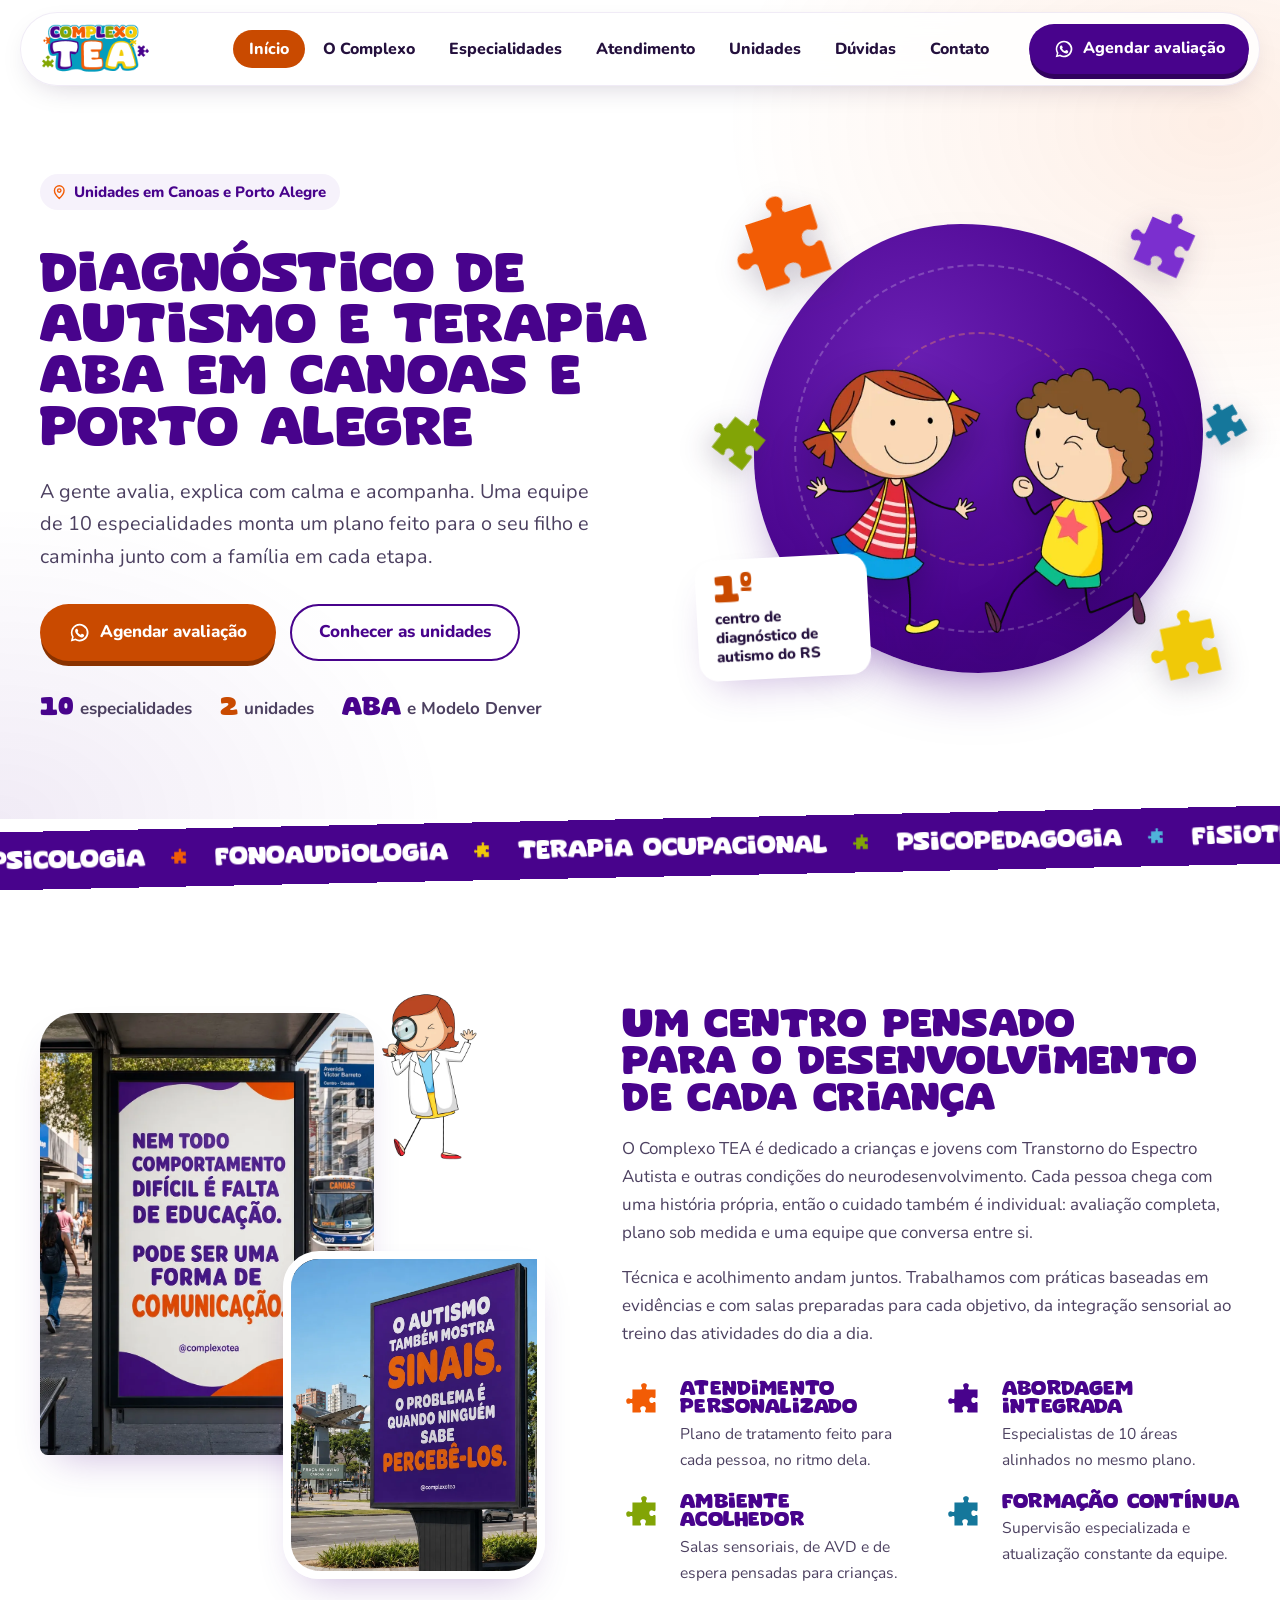
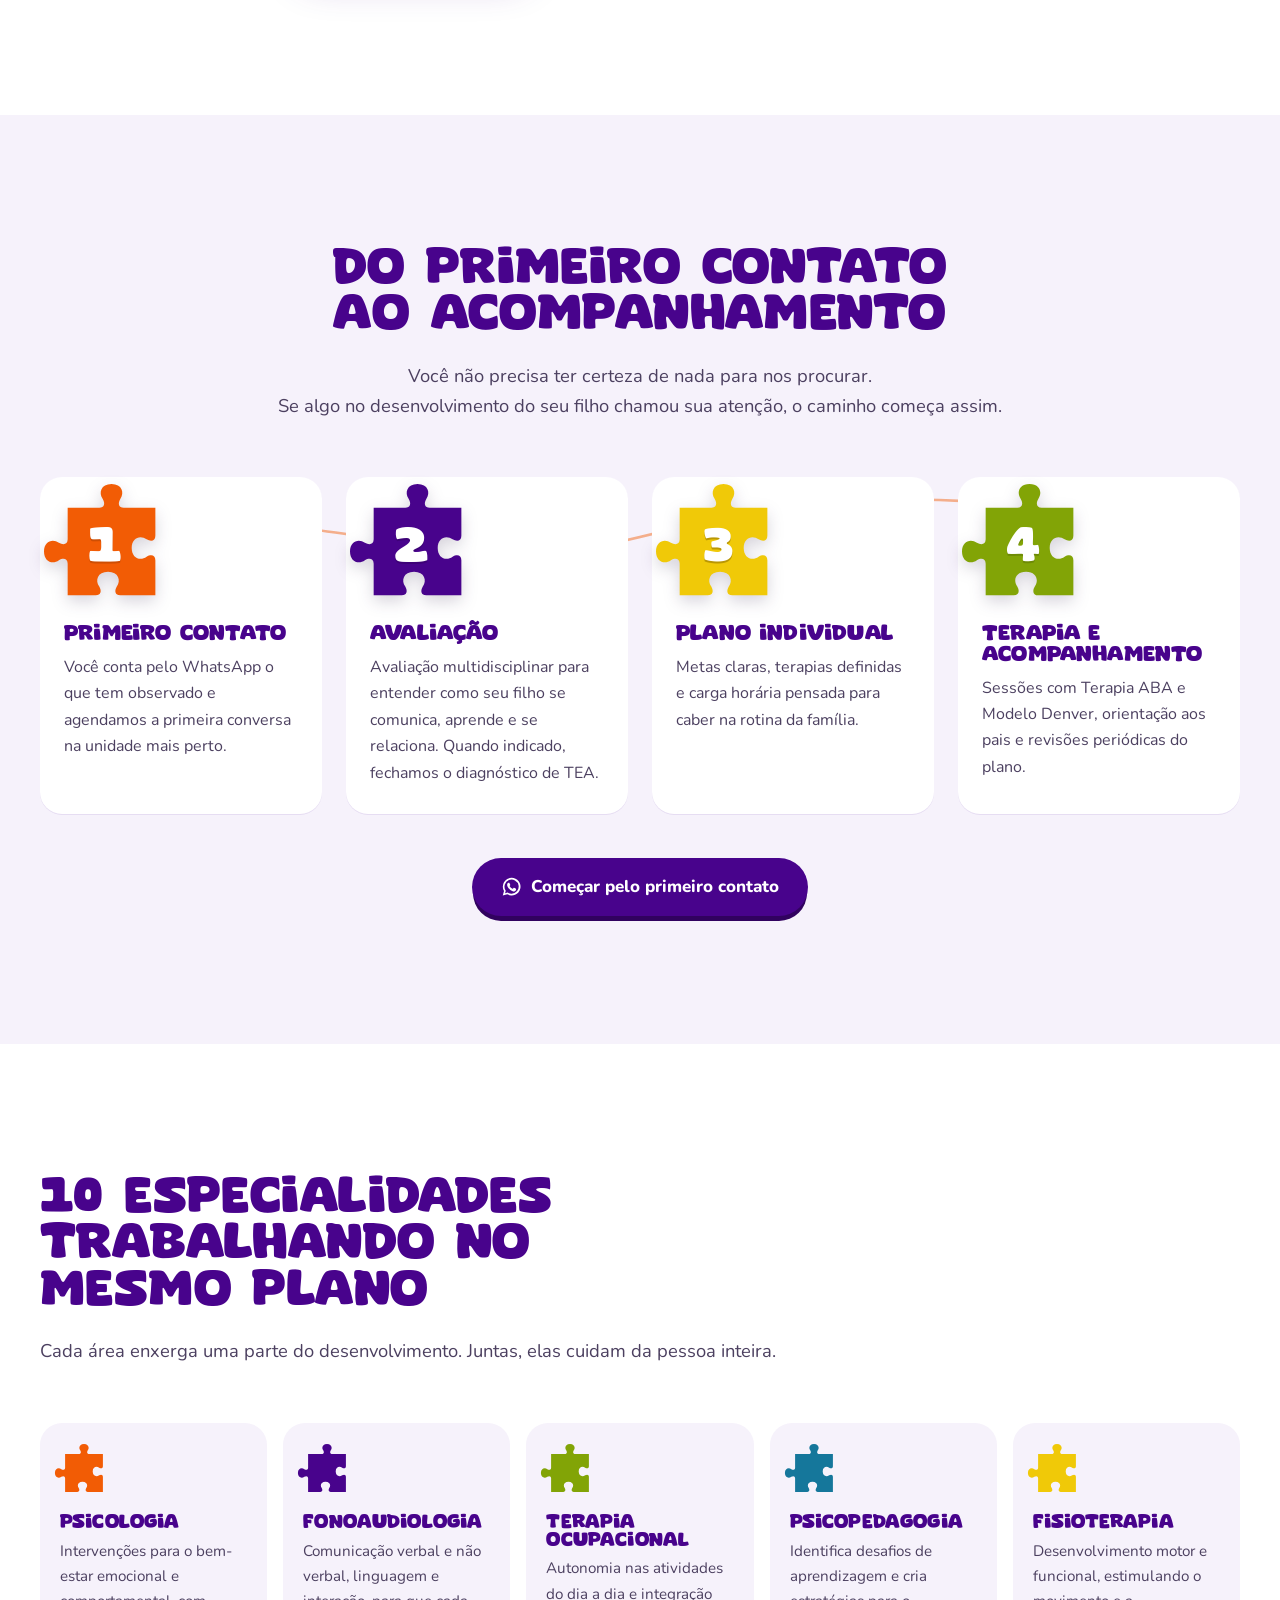
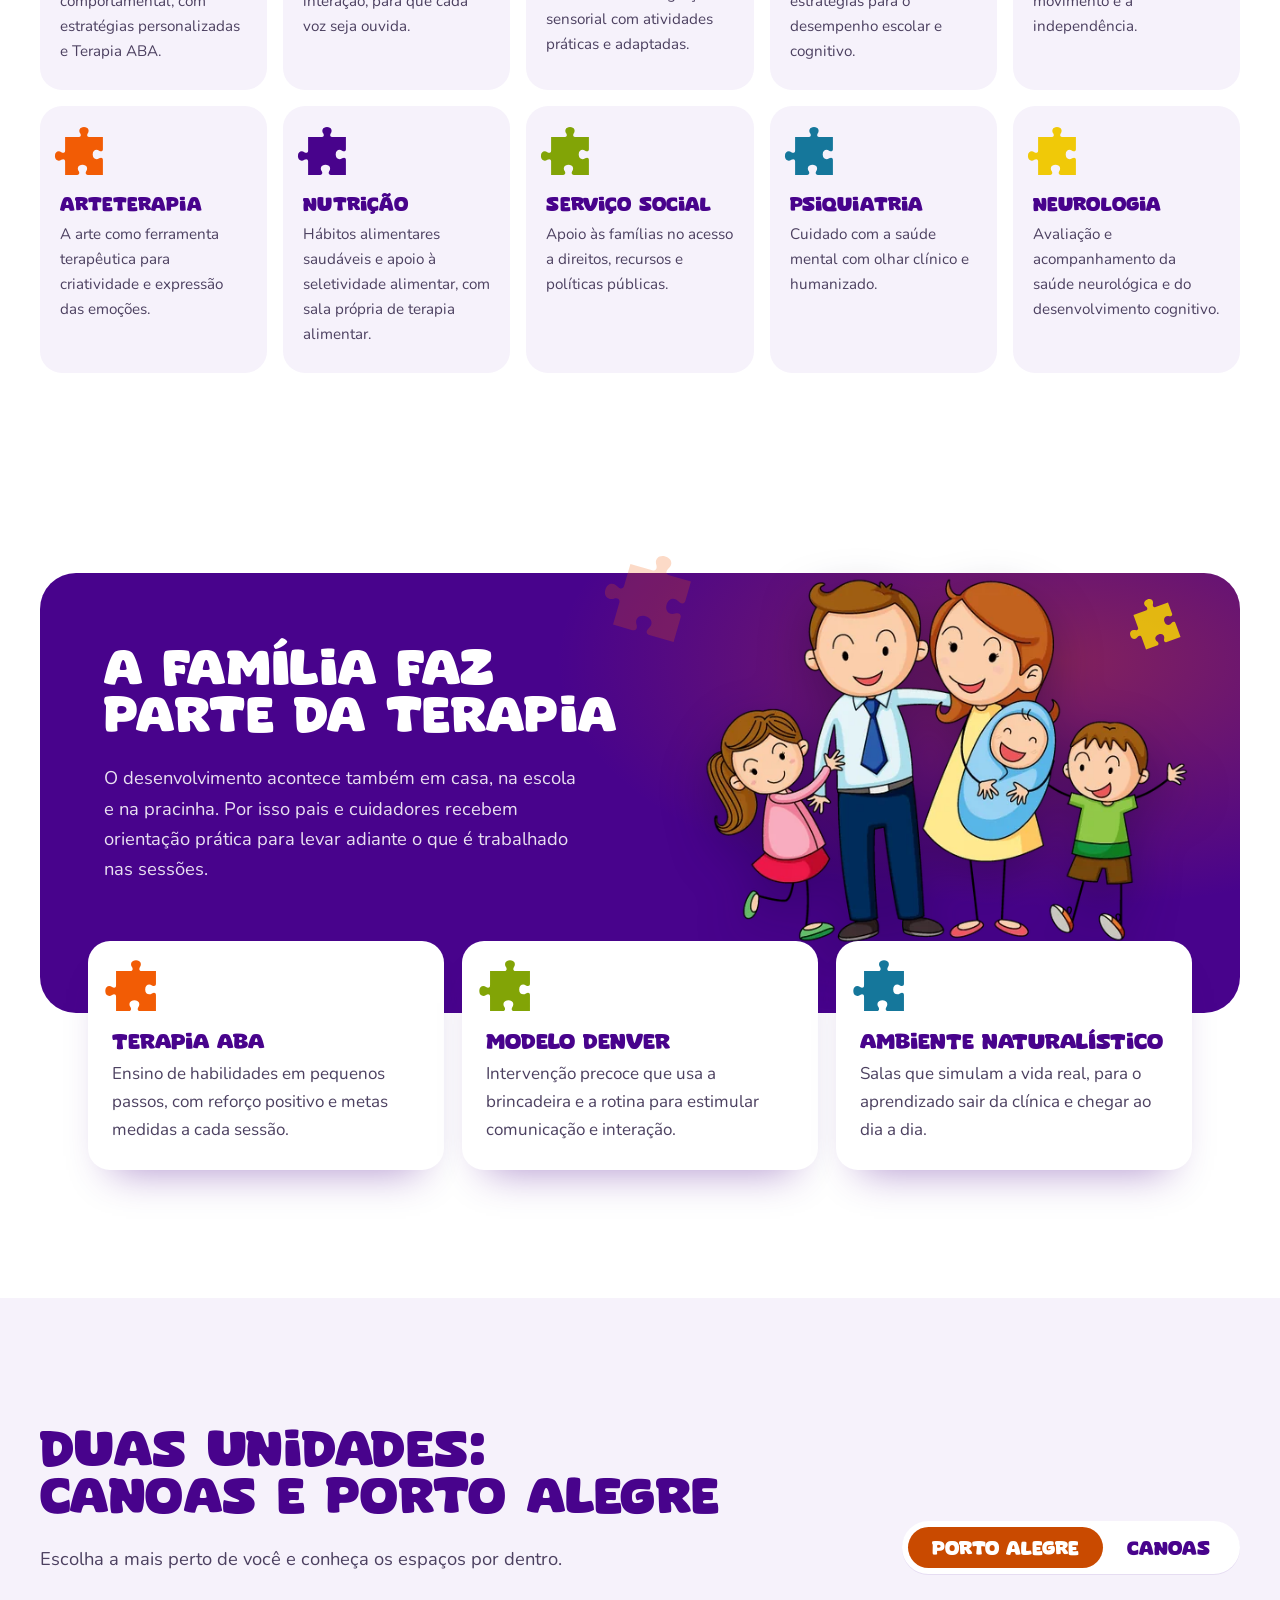
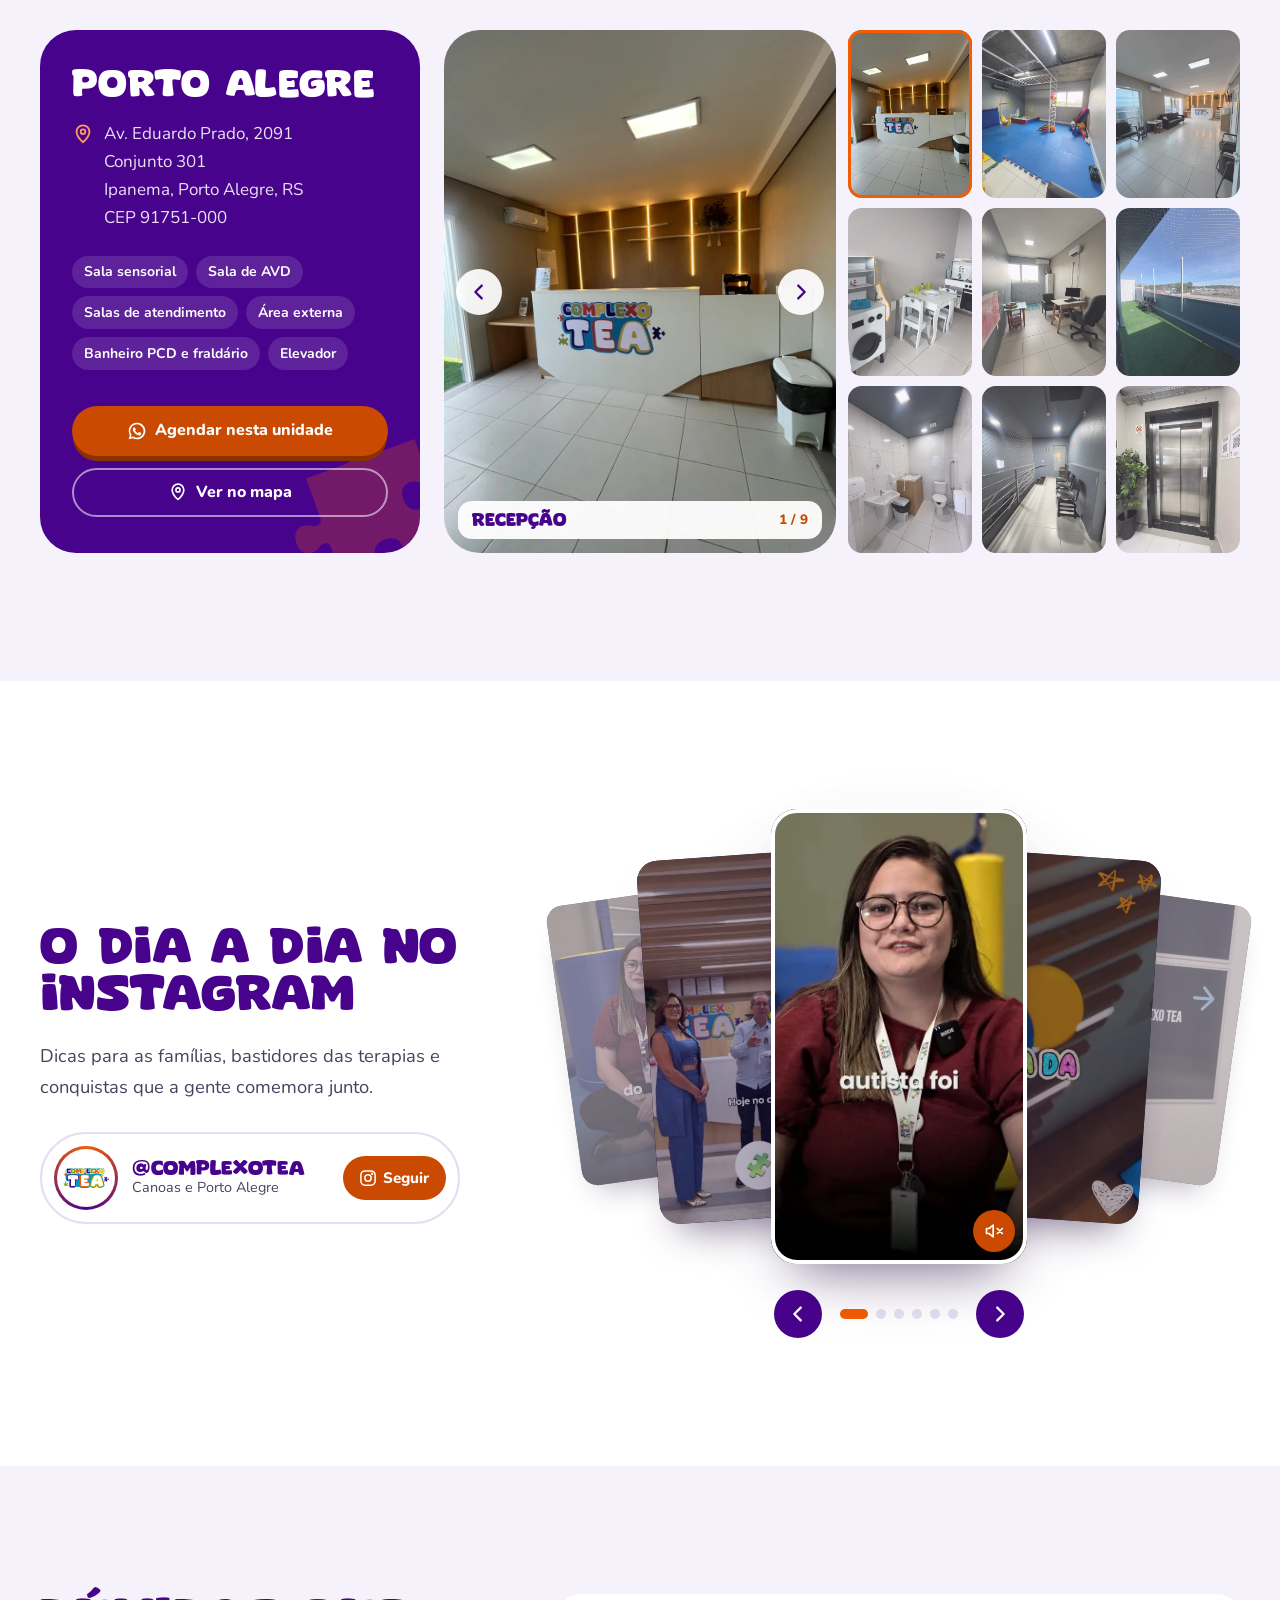
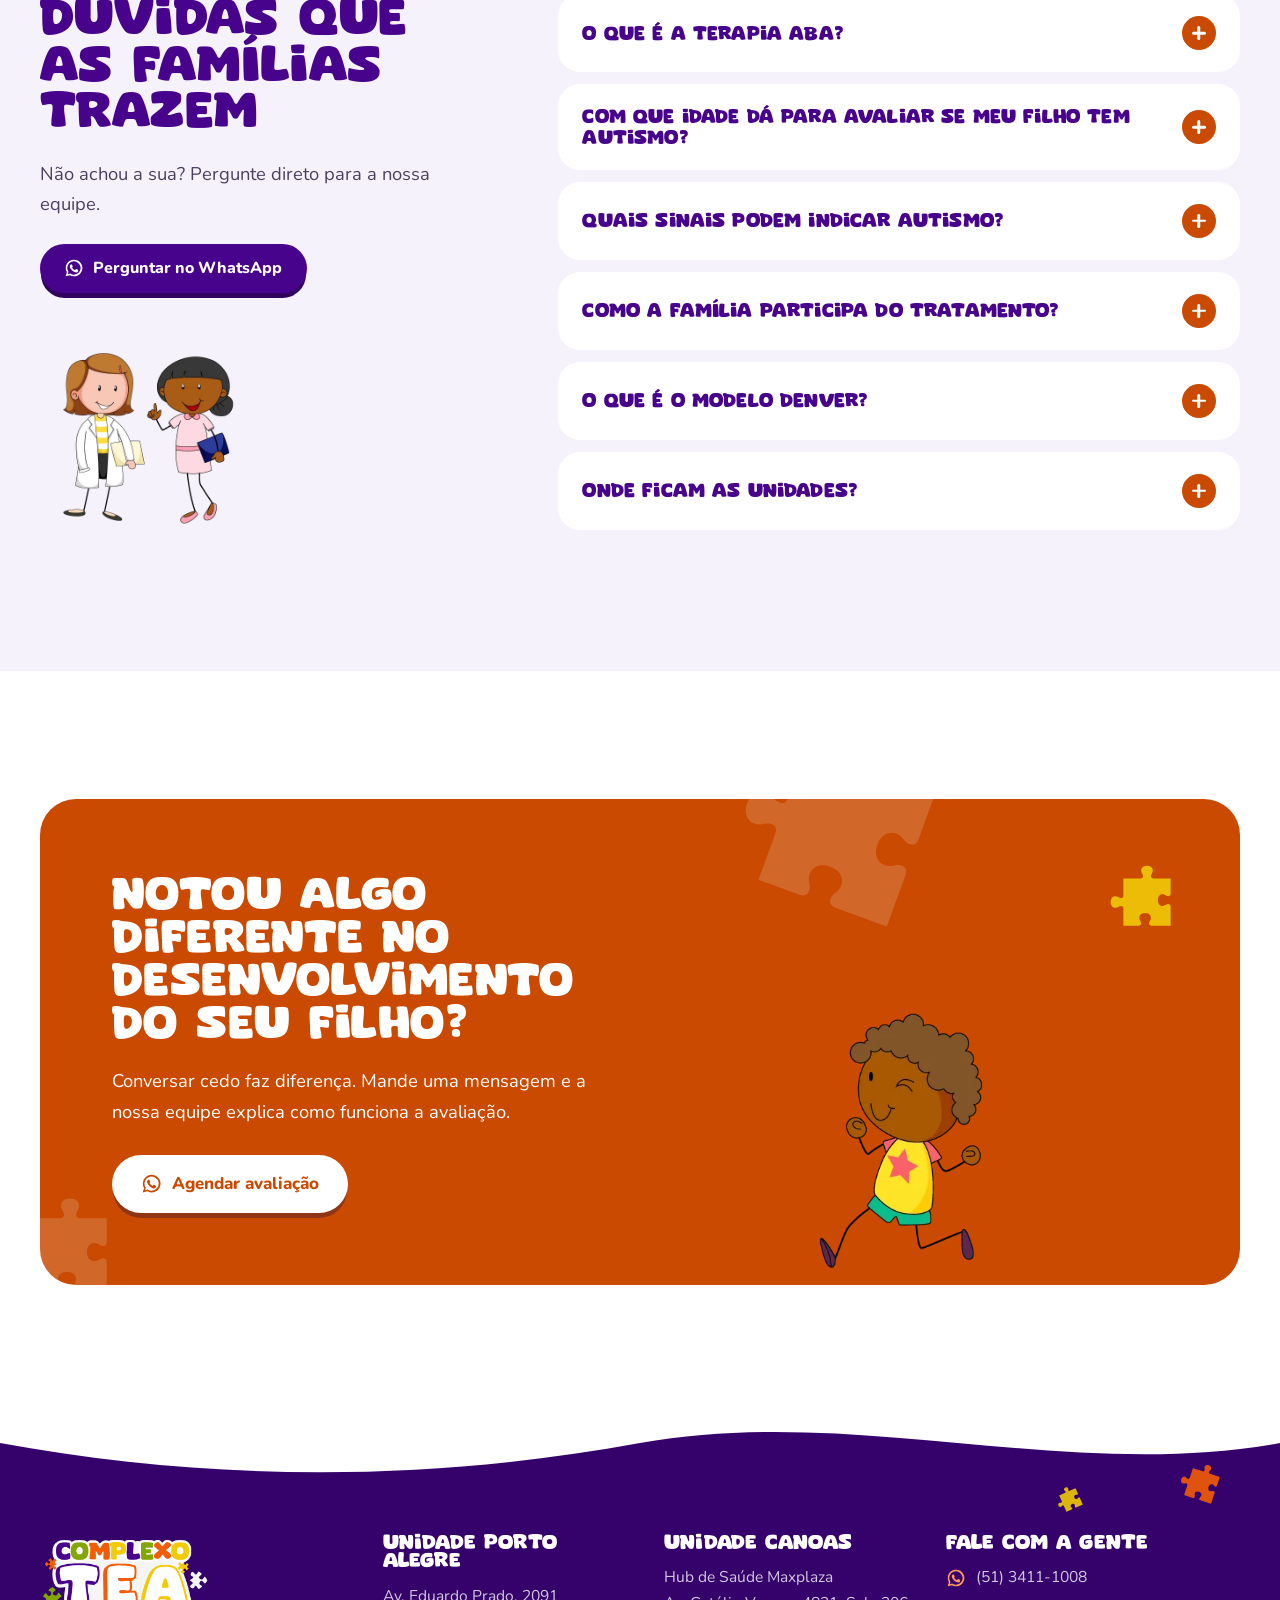
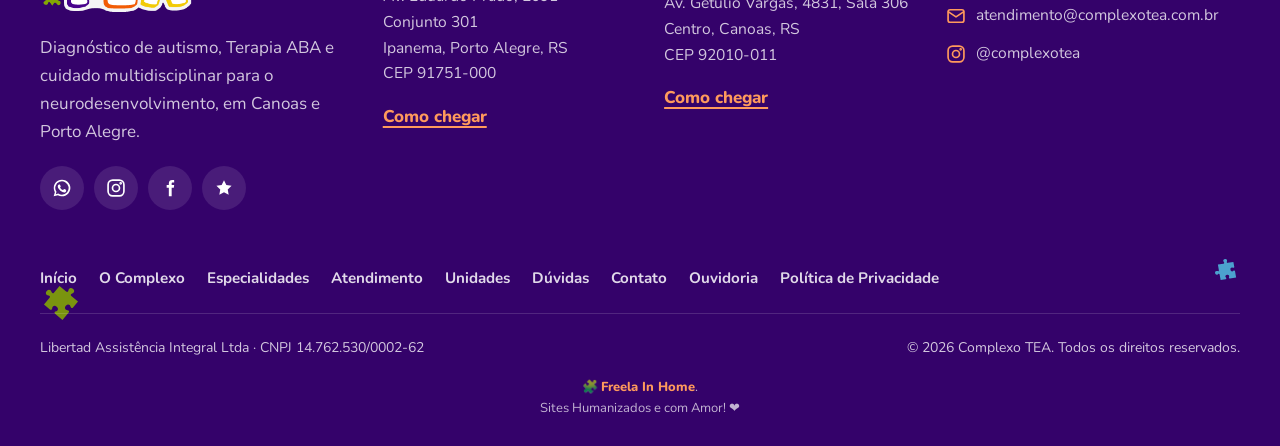
==== commit 05c0a7aa: "style: sem trilha de navegação, personagens maiores, Início no menu e botão do CTA em laranja - remo" ====
--- a/index.html
+++ b/index.html
@@ -61,6 +61,7 @@
       </a>
       <nav class="nav__links" aria-label="Navegação principal" data-nav-links>
         <span class="nav__blob" aria-hidden="true" data-nav-blob></span>
+        <a class="nav__link is-ativo" aria-current="page" href="./" data-pagina="inicio">Início</a>
         <a class="nav__link" href="o-complexo/" data-pagina="o-complexo">O Complexo</a>
         <a class="nav__link" href="especialidades/" data-pagina="especialidades">Especialidades</a>
         <a class="nav__link" href="atendimento/" data-pagina="atendimento">Atendimento</a>
--- a/assets/css/main.css
+++ b/assets/css/main.css
@@ -94,7 +94,7 @@
 .btn--full { width: 100%; }
 .btn--roxo { --bg: var(--roxo); }
 .btn--laranja { --bg: var(--laranja-esc); }
-.btn--branco { --bg: #fff; --fg: var(--roxo); --sb: rgba(36, 16, 61, .35); }
+.btn--branco { --bg: #fff; --fg: var(--laranja-esc); --sb: rgba(36, 16, 61, .35); }
 .btn--claro { --bg: transparent; --fg: #fff; --bd: rgba(255, 255, 255, .55); box-shadow: none; }
 .btn--claro:hover { --bg: #fff; --fg: var(--roxo); --bd: #fff; box-shadow: none; }
 .btn--linha { --bg: transparent; --fg: var(--roxo); --bd: var(--roxo); box-shadow: none; }
@@ -146,7 +146,7 @@
   --c: var(--roxo);
   position: relative; z-index: 1;
   padding: .7em 1em; border-radius: 999px;
-  font: 800 1rem/1 var(--f-texto); color: var(--tinta); text-decoration: none;
+  font: 800 1rem/1 var(--f-texto); color: var(--tinta); text-decoration: none; white-space: nowrap;
   transition: color .3s;
 }
 .nav__link:nth-of-type(odd) { --c: var(--laranja-esc); }
@@ -161,7 +161,8 @@
   transition: transform .5s var(--mola), width .5s var(--mola), background-color .3s, opacity .25s;
 }
 .nav__links.tem-blob .nav__blob { opacity: 1; }
-.nav__cta { margin-left: 4px; }
+.nav__cta { margin-left: 4px; white-space: nowrap; flex: none; }
+.nav__brand, .nav__links { flex: none; }
 
 .nav__burger {
   display: none; margin-left: auto;
@@ -607,7 +608,13 @@
 .hero--pagina { padding-bottom: clamp(48px, 7vw, 80px); }
 .hero--pagina .hero__titulo { font-size: clamp(1.8rem, 1.1rem + 2.1vw, 2.6rem); max-width: 22ch; margin-top: 18px; }
 .hero--pagina .hero__arte { max-width: 440px; }
-.hero--pagina .hero__kids { width: 64%; left: 18%; bottom: 6%; }
+/* personagem recortado (assets/img/ilustra/recorte): dimensionado pela altura, centrado e apoiado embaixo */
+.hero--pagina .hero__kids {
+  left: 0; right: 0; bottom: 5%; margin-inline: auto;
+  width: auto; height: 80%; max-width: 86%;
+  object-fit: contain; object-position: center bottom;
+}
+.hero--pagina .hero__titulo { margin-top: 0; }
 .migalhas { display: flex; flex-wrap: wrap; align-items: center; gap: 8px; font-size: .9rem; font-weight: 700; color: var(--texto); }
 .migalhas a { color: var(--roxo); text-decoration: none; }
 .migalhas a:hover { color: var(--laranja-esc); text-decoration: underline; }
@@ -807,6 +814,13 @@
 }
 
 /* ================================ RESPONSIVO ================================ */
+/* menu compacto em notebooks estreitos: os 7 links + botão precisam de ~1170px */
+@media (max-width: 1219px) {
+  .nav__bar { gap: 12px; padding-left: 14px; }
+  .nav__brand img { width: 96px; }
+  .nav__link { font-size: .92rem; padding-inline: .65em; }
+  .nav__cta { font-size: .95rem; padding: .75em 1.1em; }
+}
 @media (max-width: 1100px) {
   .nav__links, .nav__cta { display: none; }
   .nav__burger { display: block; }
